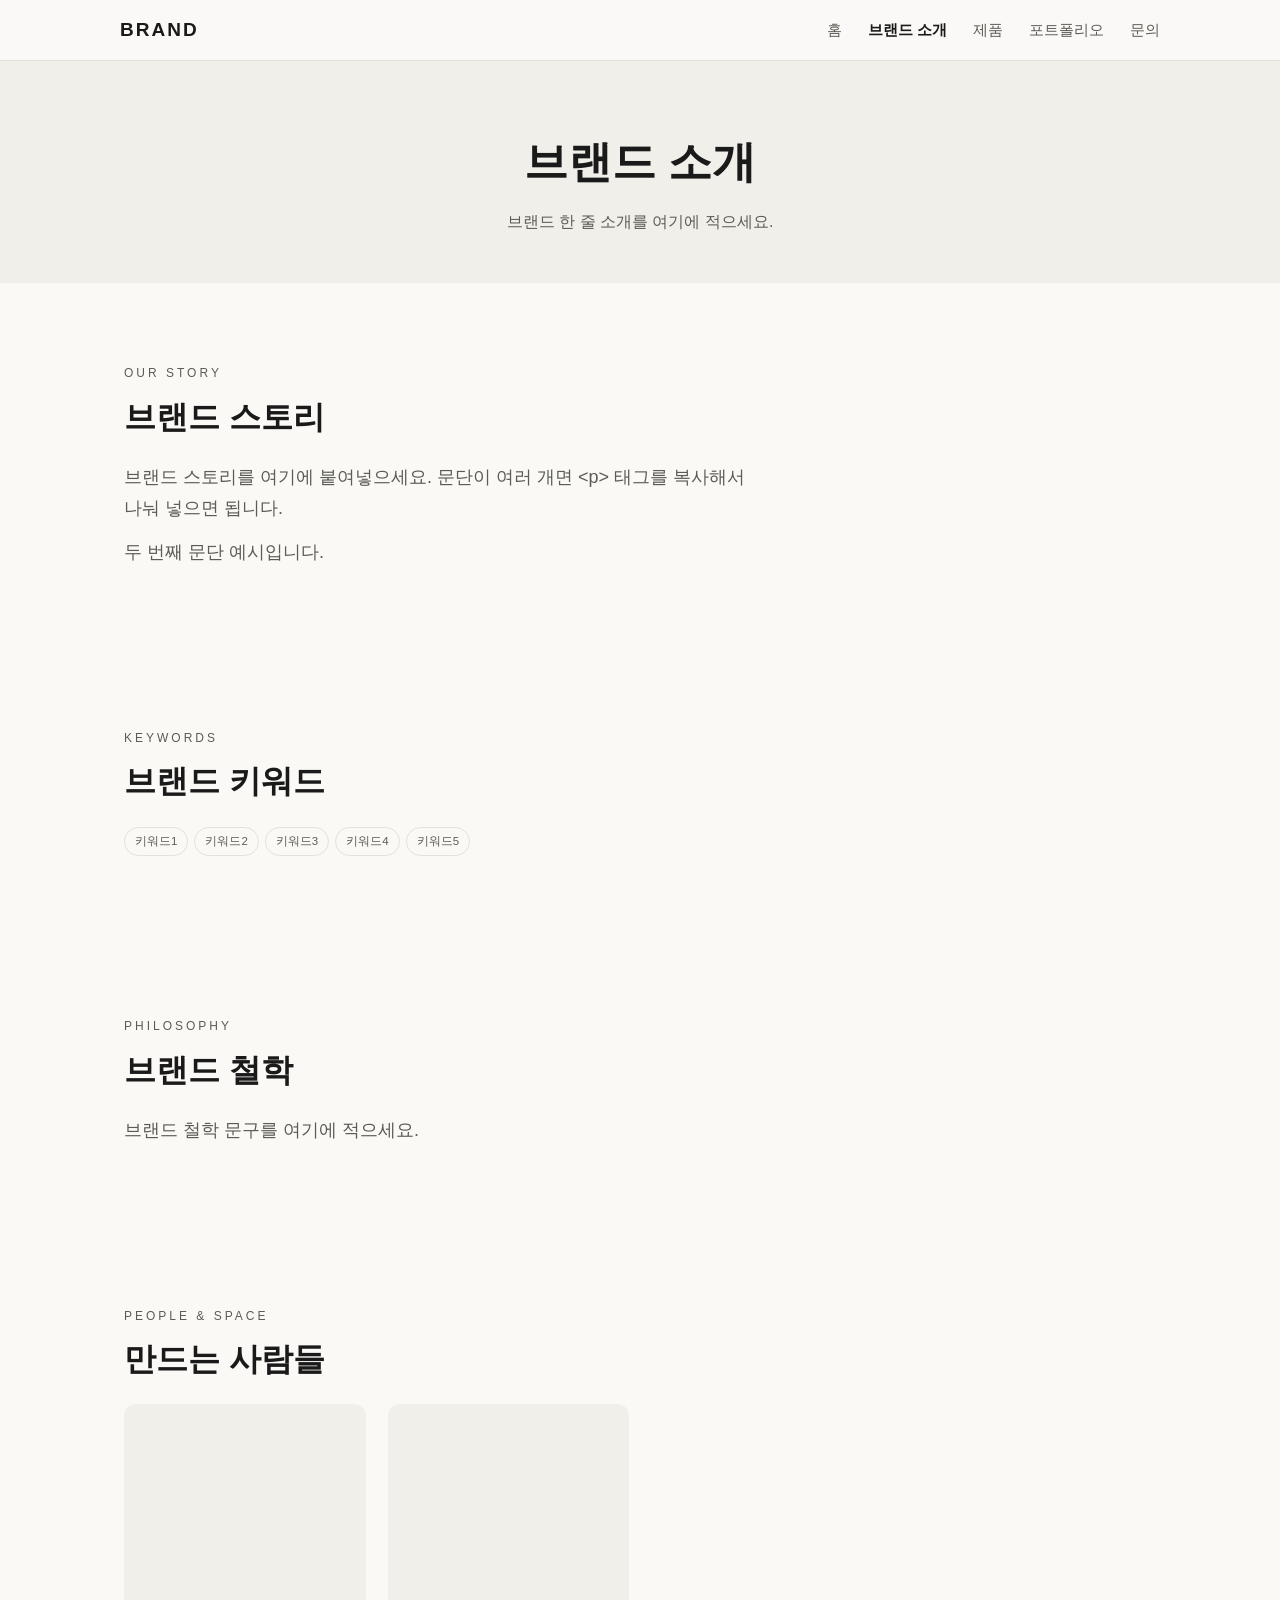
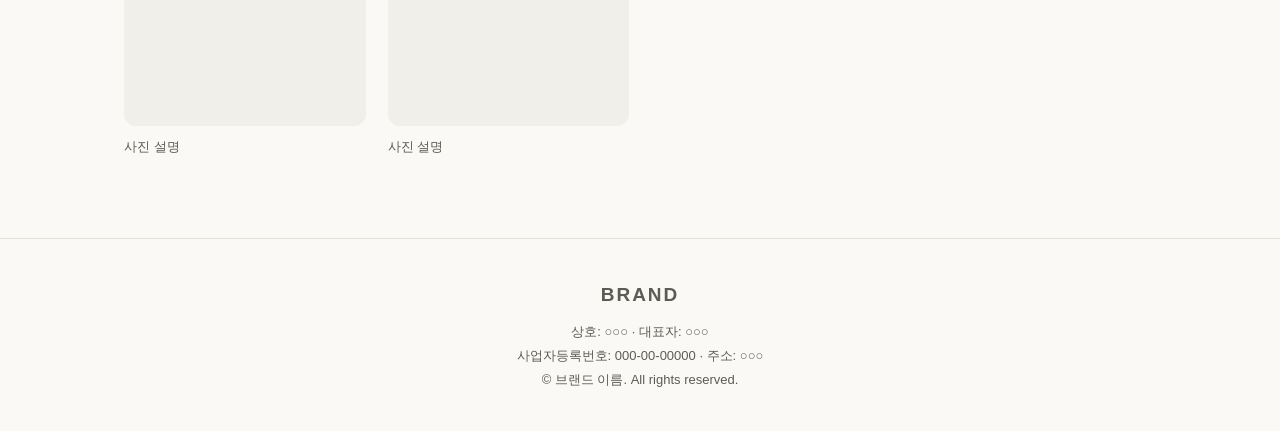
==== about.html @ c701fb97 "보일러플레이트 강화: 5페이지 구조(작성서 대응) + 디자인 토큰 + OG태그" ====
<!DOCTYPE html>
<html lang="ko">
<head>
  <meta charset="UTF-8" />
  <meta name="viewport" content="width=device-width, initial-scale=1.0" />
  <title>브랜드 소개 — 브랜드 이름</title>
  <meta name="description" content="브랜드 스토리와 철학을 소개합니다." />
  <link rel="icon" href="images/favicon.png" />
  <link rel="stylesheet" href="style.css" />
</head>
<body>

  <header class="nav">
    <div class="nav-inner">
      <a href="index.html" class="logo">BRAND</a>
      <button class="nav-toggle" aria-label="메뉴 열기">☰</button>
      <nav class="nav-menu">
        <a href="index.html">홈</a>
        <a href="about.html" class="active">브랜드 소개</a>
        <a href="products.html">제품</a>
        <a href="portfolio.html">포트폴리오</a>
        <a href="contact.html">문의</a>
      </nav>
    </div>
  </header>

  <!-- [작성서 02: 한 줄 소개] -->
  <section class="page-head">
    <h1>브랜드 소개</h1>
    <p>브랜드 한 줄 소개를 여기에 적으세요.</p>
  </section>

  <!-- [작성서 02: 브랜드 스토리] 문단째 붙여넣으면 됩니다 -->
  <section class="section">
    <p class="eyebrow">OUR STORY</p>
    <h2>브랜드 스토리</h2>
    <p class="lead">
      브랜드 스토리를 여기에 붙여넣으세요. 문단이 여러 개면
      &lt;p&gt; 태그를 복사해서 나눠 넣으면 됩니다.
    </p>
    <p class="lead" style="margin-top:14px;">
      두 번째 문단 예시입니다.
    </p>
  </section>

  <!-- [작성서 02: 브랜드 키워드] -->
  <section class="section">
    <p class="eyebrow">KEYWORDS</p>
    <h2>브랜드 키워드</h2>
    <div class="tags">
      <span>키워드1</span><span>키워드2</span><span>키워드3</span><span>키워드4</span><span>키워드5</span>
    </div>
  </section>

  <!-- [작성서 02: 브랜드 철학] -->
  <section class="section">
    <p class="eyebrow">PHILOSOPHY</p>
    <h2>브랜드 철학</h2>
    <p class="lead">브랜드 철학 문구를 여기에 적으세요.</p>
  </section>

  <!-- [작성서 02: 사람·공간 사진] 대표·작업실·작업 과정 컷 -->
  <section class="section">
    <p class="eyebrow">PEOPLE & SPACE</p>
    <h2>만드는 사람들</h2>
    <div class="grid">
      <div class="card"><div class="card-img"></div><p>사진 설명</p></div>
      <div class="card"><div class="card-img"></div><p>사진 설명</p></div>
    </div>
  </section>

  <footer class="footer">
    <p class="logo">BRAND</p>
    <p class="biz">
      상호: ○○○ · 대표자: ○○○<br />
      사업자등록번호: 000-00-00000 · 주소: ○○○
    </p>
    <p>© 브랜드 이름. All rights reserved.</p>
  </footer>

  <script src="script.js"></script>
</body>
</html>
---- style.css ----
/* ==========================================================
   ★ 브랜드 디자인 토큰 — 여기 값만 바꾸면 사이트 전체 톤이 바뀝니다
   (예: RE:STITCH → --bg:#F7F4EE; --ink:#111; --accent:#0E5A5A;)
   ========================================================== */
:root {
  --bg: #faf9f6;        /* 페이지 배경 */
  --surface: #f1efe9;   /* 카드·옅은 배경 */
  --ink: #1a1a1a;       /* 기본 글자색 */
  --ink-soft: #5c5c56;  /* 보조 글자색 */
  --accent: #1a1a1a;    /* 강조색 (버튼·포인트) */
  --line: #e4e1d8;      /* 테두리 선 */

  --font-main: -apple-system, "Apple SD Gothic Neo", "Noto Sans KR", sans-serif;
  --font-display: var(--font-main);  /* 제목용 폰트 (다르게 쓰고 싶으면 변경) */

  --radius: 12px;
  --maxw: 1080px;
}

/* ===== 기본값 (모바일 우선 — 기본이 휴대폰 화면) ===== */
* { margin: 0; padding: 0; box-sizing: border-box; }
html { scroll-behavior: smooth; -webkit-text-size-adjust: 100%; }
body { font-family: var(--font-main); color: var(--ink); background: var(--bg); line-height: 1.7; }
img { max-width: 100%; display: block; }
a { color: inherit; }

/* ===== 상단 메뉴 (모바일: 햄버거) ===== */
.nav { position: sticky; top: 0; z-index: 20; background: color-mix(in srgb, var(--bg) 92%, white); backdrop-filter: blur(8px); border-bottom: 1px solid var(--line); }
.nav-inner { max-width: var(--maxw); margin: 0 auto; padding: 14px 20px; display: flex; align-items: center; justify-content: space-between; position: relative; }
.logo { font-family: var(--font-display); font-weight: 800; letter-spacing: 2px; text-decoration: none; font-size: 19px; }
.nav-toggle { background: none; border: 0; font-size: 26px; line-height: 1; cursor: pointer; color: var(--ink); padding: 4px 8px; }
.nav-menu { display: none; position: absolute; top: 100%; left: 0; right: 0; flex-direction: column; background: var(--bg); border-bottom: 1px solid var(--line); padding: 8px 20px 16px; }
.nav-menu.open { display: flex; }
.nav-menu a { text-decoration: none; color: var(--ink-soft); font-size: 16px; padding: 12px 0; border-top: 1px solid var(--line); }
.nav-menu a.active { color: var(--ink); font-weight: 700; }

/* ===== 히어로 (홈 첫 화면) ===== */
.hero { min-height: 72vh; background: var(--surface); display: flex; flex-direction: column; align-items: center; justify-content: center; text-align: center; padding: 48px 22px; gap: 16px; }
.hero .eyebrow { font-size: 12px; letter-spacing: 3px; color: var(--ink-soft); text-transform: uppercase; }
.hero h1 { font-family: var(--font-display); font-size: clamp(28px, 8vw, 58px); letter-spacing: 1px; }
.hero p { color: var(--ink-soft); max-width: 560px; }
.btn { display: inline-block; background: var(--accent); color: var(--bg); padding: 14px 32px; border-radius: 999px; text-decoration: none; font-size: 15px; letter-spacing: 1px; }
.btn.ghost { background: transparent; color: var(--ink); border: 1px solid var(--ink); }

/* ===== 공통 섹션 ===== */
.section { max-width: var(--maxw); margin: 0 auto; padding: 56px 22px; }
.section .eyebrow { font-size: 12px; letter-spacing: 3px; color: var(--ink-soft); text-transform: uppercase; margin-bottom: 6px; }
.section h2 { font-family: var(--font-display); font-size: clamp(22px, 6vw, 32px); margin-bottom: 18px; }
.section h3 { font-size: clamp(16px, 4.5vw, 20px); margin: 20px 0 8px; }
.lead { font-size: clamp(15px, 4vw, 18px); color: var(--ink-soft); max-width: 640px; }

/* ===== 페이지 머리(서브페이지 상단) ===== */
.page-head { background: var(--surface); text-align: center; padding: 64px 22px 48px; }
.page-head h1 { font-family: var(--font-display); font-size: clamp(26px, 7vw, 44px); }
.page-head p { color: var(--ink-soft); margin-top: 8px; }

/* ===== 강점 3가지 / 특징 ===== */
.features { display: grid; grid-template-columns: 1fr; gap: 16px; }
.feature { background: var(--surface); border-radius: var(--radius); padding: 22px; }
.feature .num { font-size: 12px; letter-spacing: 2px; color: var(--ink-soft); }
.feature h3 { margin: 6px 0 8px; }
.feature p { color: var(--ink-soft); font-size: 14.5px; }

/* ===== 제품(룩) 카드 ===== */
.grid { display: grid; grid-template-columns: repeat(2, 1fr); gap: 14px; }
.card { text-decoration: none; }
.card-img { aspect-ratio: 3/4; background: var(--surface); border-radius: var(--radius); margin-bottom: 10px; overflow: hidden; }
.card-img img { width: 100%; height: 100%; object-fit: cover; }
.card .k { font-size: 11px; letter-spacing: 2px; color: var(--ink-soft); text-transform: uppercase; }
.card h3 { font-size: 15px; margin: 2px 0 4px; }
.card p { font-size: 13px; color: var(--ink-soft); }

/* 제품 상세형(큰 이미지+설명 교차) */
.look { display: grid; grid-template-columns: 1fr; gap: 18px; margin: 36px 0; }
.look-img { aspect-ratio: 3/4; background: var(--surface); border-radius: var(--radius); overflow: hidden; }
.look-img img { width: 100%; height: 100%; object-fit: cover; }
.look .k { font-size: 11px; letter-spacing: 2px; color: var(--ink-soft); text-transform: uppercase; }
.look h3 { font-size: clamp(18px, 5vw, 24px); margin: 4px 0 8px; }
.look p { color: var(--ink-soft); }
.tags { margin-top: 10px; display: flex; flex-wrap: wrap; gap: 6px; }
.tags span { font-size: 11.5px; border: 1px solid var(--line); border-radius: 999px; padding: 4px 10px; color: var(--ink-soft); }

/* ===== 포트폴리오 사례 ===== */
.case { border-top: 1px solid var(--line); padding: 28px 0; }
.case .k { font-size: 12px; letter-spacing: 2px; color: var(--ink-soft); }
.case h3 { margin: 6px 0 8px; }
.case p { color: var(--ink-soft); }

/* ===== 문의 ===== */
.contact-list { display: grid; grid-template-columns: 1fr; gap: 12px; margin-top: 8px; }
.contact-item { background: var(--surface); border-radius: var(--radius); padding: 18px 20px; }
.contact-item .label { font-size: 12px; letter-spacing: 2px; color: var(--ink-soft); text-transform: uppercase; }
.contact-item .value { font-size: 16px; margin-top: 4px; word-break: break-all; }

/* ===== 푸터 (모든 페이지 공통) ===== */
.footer { border-top: 1px solid var(--line); padding: 40px 22px; text-align: center; color: var(--ink-soft); font-size: 13px; }
.footer .biz { margin-top: 8px; line-height: 1.9; }

/* ===== 큰 화면(태블릿/PC) — 720px 이상 ===== */
@media (min-width: 720px) {
  .nav-toggle { display: none; }
  .nav-menu { display: flex; flex-direction: row; position: static; background: none; border: 0; padding: 0; gap: 26px; }
  .nav-menu a { border-top: 0; padding: 0; font-size: 15px; }
  .section { padding: 80px 24px; }
  .features { grid-template-columns: repeat(3, 1fr); }
  .grid { grid-template-columns: repeat(auto-fill, minmax(230px, 1fr)); gap: 22px; }
  .look { grid-template-columns: 1fr 1fr; align-items: center; gap: 40px; }
  .look.reverse .look-img { order: 2; }
  .contact-list { grid-template-columns: repeat(2, 1fr); }
}
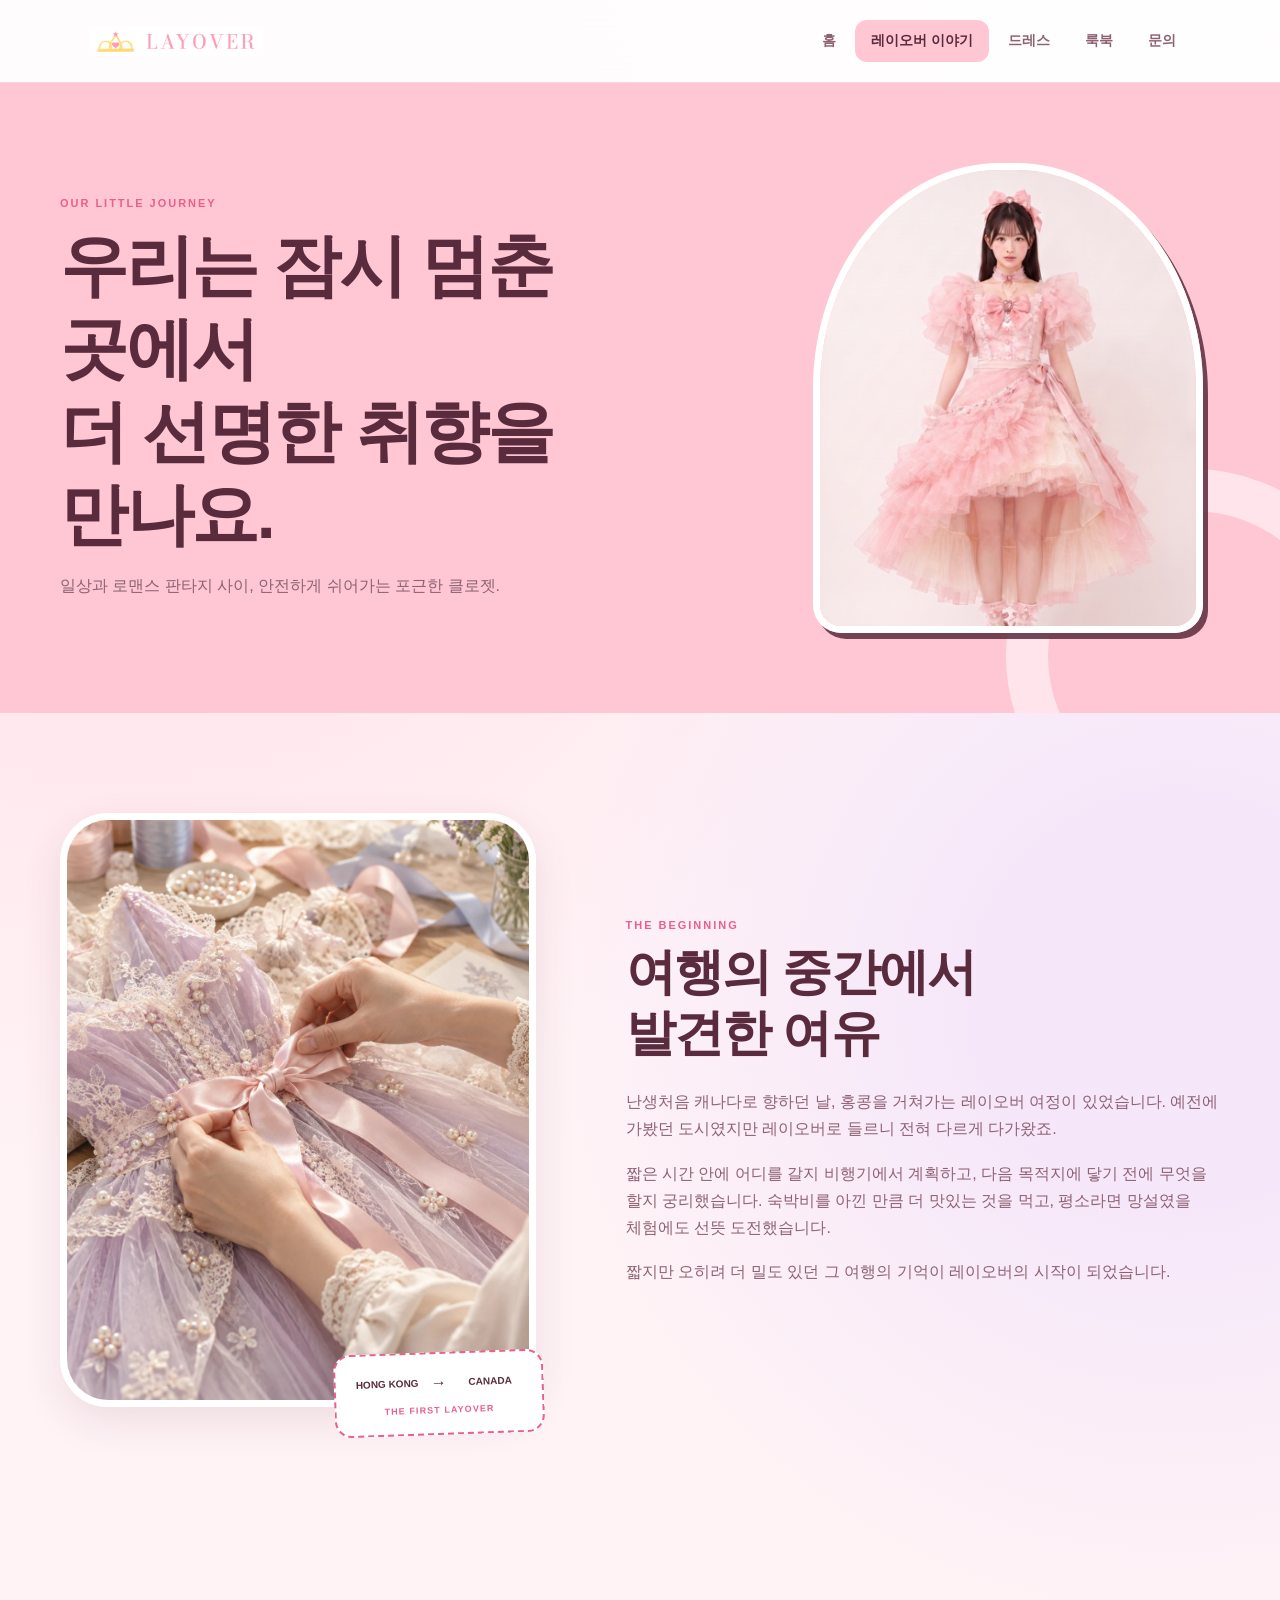
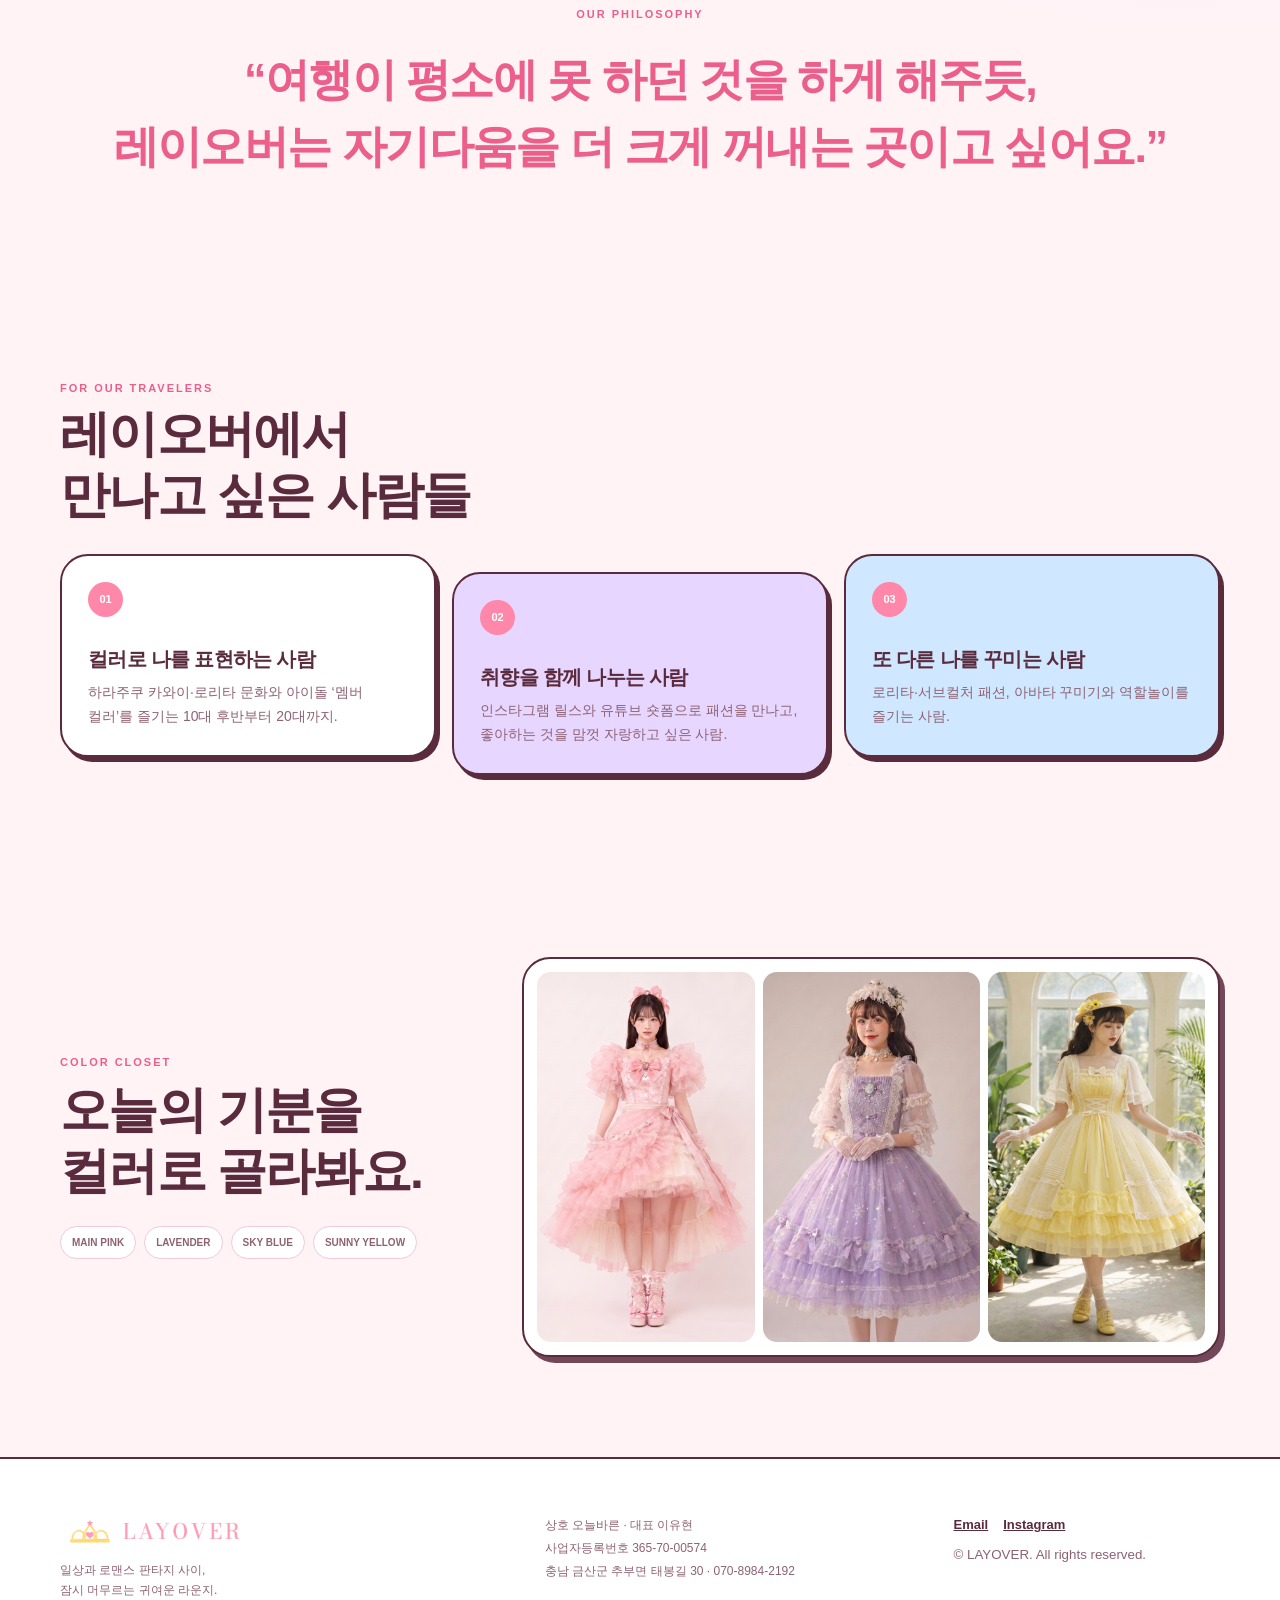
==== commit 68febce8: "[박수훈] 레이오버 브랜드 사이트 디자인" ====
--- a/about.html
+++ b/about.html
@@ -1,83 +1,44 @@
 <!DOCTYPE html>
 <html lang="ko">
 <head>
-  <meta charset="UTF-8" />
-  <meta name="viewport" content="width=device-width, initial-scale=1.0" />
-  <title>브랜드 소개 — 브랜드 이름</title>
-  <meta name="description" content="브랜드 스토리와 철학을 소개합니다." />
-  <link rel="icon" href="images/favicon.png" />
-  <link rel="stylesheet" href="style.css" />
+  <meta charset="UTF-8" /><meta name="viewport" content="width=device-width, initial-scale=1.0" />
+  <title>레이오버 이야기 — Layover</title>
+  <meta name="description" content="잠시 머무르는 여행에서 시작된 레이오버의 이야기를 소개합니다." />
+  <link rel="icon" href="images/favicon.svg" type="image/svg+xml" /><link rel="stylesheet" href="style.css" />
 </head>
 <body>
+  <a class="skip-link" href="#main">본문으로 바로가기</a>
+  <header class="nav"><div class="nav-inner"><a href="index.html" class="logo" aria-label="Layover 홈"><img src="images/layover-logo.png" alt="Layover" /></a><button class="nav-toggle" type="button" aria-label="메뉴 열기" aria-expanded="false">☰</button><nav class="nav-menu" aria-label="주요 메뉴"><a href="index.html">홈</a><a href="about.html" class="active">레이오버 이야기</a><a href="products.html">드레스</a><a href="portfolio.html">룩북</a><a href="contact.html">문의</a></nav></div></header>
 
-  <header class="nav">
-    <div class="nav-inner">
-      <a href="index.html" class="logo">BRAND</a>
-      <button class="nav-toggle" aria-label="메뉴 열기">☰</button>
-      <nav class="nav-menu">
-        <a href="index.html">홈</a>
-        <a href="about.html" class="active">브랜드 소개</a>
-        <a href="products.html">제품</a>
-        <a href="portfolio.html">포트폴리오</a>
-        <a href="contact.html">문의</a>
-      </nav>
-    </div>
-  </header>
+  <main id="main">
+    <section class="page-head about-head">
+      <div><p class="eyebrow">OUR LITTLE JOURNEY</p><h1>우리는 잠시 멈춘 곳에서<br />더 선명한 취향을 만나요.</h1><p>일상과 로맨스 판타지 사이, 안전하게 쉬어가는 포근한 클로젯.</p></div>
+      <img src="images/layover-pink-front.jpg" alt="레이오버 핑크 프릴 드레스" />
+    </section>
 
-  <!-- [작성서 02: 한 줄 소개] -->
-  <section class="page-head">
-    <h1>브랜드 소개</h1>
-    <p>브랜드 한 줄 소개를 여기에 적으세요.</p>
-  </section>
+    <section class="section story-layout reveal">
+      <div class="story-media"><img src="images/layover-craft-generated.webp" alt="레이스 드레스에 핑크 리본을 달고 있는 장인의 손" /><div class="story-stamp"><span>HONG KONG</span><strong>→</strong><span>CANADA</span><small>THE FIRST LAYOVER</small></div></div>
+      <div class="story-copy"><p class="eyebrow">THE BEGINNING</p><h2>여행의 중간에서<br />발견한 여유</h2><p>난생처음 캐나다로 향하던 날, 홍콩을 거쳐가는 레이오버 여정이 있었습니다. 예전에 가봤던 도시였지만 레이오버로 들르니 전혀 다르게 다가왔죠.</p><p>짧은 시간 안에 어디를 갈지 비행기에서 계획하고, 다음 목적지에 닿기 전에 무엇을 할지 궁리했습니다. 숙박비를 아낀 만큼 더 맛있는 것을 먹고, 평소라면 망설였을 체험에도 선뜻 도전했습니다.</p><p>짧지만 오히려 더 밀도 있던 그 여행의 기억이 레이오버의 시작이 되었습니다.</p></div>
+    </section>
 
-  <!-- [작성서 02: 브랜드 스토리] 문단째 붙여넣으면 됩니다 -->
-  <section class="section">
-    <p class="eyebrow">OUR STORY</p>
-    <h2>브랜드 스토리</h2>
-    <p class="lead">
-      브랜드 스토리를 여기에 붙여넣으세요. 문단이 여러 개면
-      &lt;p&gt; 태그를 복사해서 나눠 넣으면 됩니다.
-    </p>
-    <p class="lead" style="margin-top:14px;">
-      두 번째 문단 예시입니다.
-    </p>
-  </section>
+    <section class="section philosophy reveal"><p class="eyebrow">OUR PHILOSOPHY</p><blockquote>“여행이 평소에 못 하던 것을 하게 해주듯,<br />레이오버는 자기다움을 더 크게 꺼내는 곳이고 싶어요.”</blockquote></section>
 
-  <!-- [작성서 02: 브랜드 키워드] -->
-  <section class="section">
-    <p class="eyebrow">KEYWORDS</p>
-    <h2>브랜드 키워드</h2>
-    <div class="tags">
-      <span>키워드1</span><span>키워드2</span><span>키워드3</span><span>키워드4</span><span>키워드5</span>
-    </div>
-  </section>
+    <section class="section audience-section reveal">
+      <header class="section-heading"><div><p class="eyebrow">FOR OUR TRAVELERS</p><h2>레이오버에서<br />만나고 싶은 사람들</h2></div></header>
+      <div class="audience-grid">
+        <article><span>01</span><h3>컬러로 나를 표현하는 사람</h3><p>하라주쿠 카와이·로리타 문화와 아이돌 ‘멤버 컬러’를 즐기는 10대 후반부터 20대까지.</p></article>
+        <article><span>02</span><h3>취향을 함께 나누는 사람</h3><p>인스타그램 릴스와 유튜브 숏폼으로 패션을 만나고, 좋아하는 것을 맘껏 자랑하고 싶은 사람.</p></article>
+        <article><span>03</span><h3>또 다른 나를 꾸미는 사람</h3><p>로리타·서브컬처 패션, 아바타 꾸미기와 역할놀이를 즐기는 사람.</p></article>
+      </div>
+    </section>
 
-  <!-- [작성서 02: 브랜드 철학] -->
-  <section class="section">
-    <p class="eyebrow">PHILOSOPHY</p>
-    <h2>브랜드 철학</h2>
-    <p class="lead">브랜드 철학 문구를 여기에 적으세요.</p>
-  </section>
+    <section class="section color-closet reveal">
+      <div class="closet-copy"><p class="eyebrow">COLOR CLOSET</p><h2>오늘의 기분을<br />컬러로 골라봐요.</h2><div class="tags"><span>MAIN PINK</span><span>LAVENDER</span><span>SKY BLUE</span><span>SUNNY YELLOW</span></div></div>
+      <div class="closet-gallery"><img src="images/layover-pink-front.jpg" alt="핑크 드레스" /><img src="images/layover-lavender.jpg" alt="라벤더 드레스" /><img src="images/layover-yellow.png" alt="옐로 드레스" /></div>
+    </section>
+  </main>
 
-  <!-- [작성서 02: 사람·공간 사진] 대표·작업실·작업 과정 컷 -->
-  <section class="section">
-    <p class="eyebrow">PEOPLE & SPACE</p>
-    <h2>만드는 사람들</h2>
-    <div class="grid">
-      <div class="card"><div class="card-img"></div><p>사진 설명</p></div>
-      <div class="card"><div class="card-img"></div><p>사진 설명</p></div>
-    </div>
-  </section>
-
-  <footer class="footer">
-    <p class="logo">BRAND</p>
-    <p class="biz">
-      상호: ○○○ · 대표자: ○○○<br />
-      사업자등록번호: 000-00-00000 · 주소: ○○○
-    </p>
-    <p>© 브랜드 이름. All rights reserved.</p>
-  </footer>
-
+  <footer class="footer"><div class="footer-inner"><div><img class="footer-logo" src="images/layover-logo.png" alt="Layover" /><p>일상과 로맨스 판타지 사이,<br />잠시 머무르는 귀여운 라운지.</p></div><p class="biz">상호 오늘바른 · 대표 이유현<br />사업자등록번호 365-70-00574<br />충남 금산군 추부면 태봉길 30 · 070-8984-2192</p><div class="footer-links"><a href="mailto:eugenekseoul@gmail.com">Email</a><a href="https://www.instagram.com/eugene_k_seoul/" target="_blank" rel="noopener noreferrer">Instagram</a><small>© LAYOVER. All rights reserved.</small></div></div></footer>
   <script src="script.js"></script>
 </body>
 </html>
--- a/style.css
+++ b/style.css
@@ -1,110 +1,370 @@
 /* ==========================================================
-   ★ 브랜드 디자인 토큰 — 여기 값만 바꾸면 사이트 전체 톤이 바뀝니다
-   (예: RE:STITCH → --bg:#F7F4EE; --ink:#111; --accent:#0E5A5A;)
+   LAYOVER 디자인 토큰
+   브랜드 컬러와 폰트는 이 영역에서 한 번에 관리합니다.
    ========================================================== */
 :root {
-  --bg: #faf9f6;        /* 페이지 배경 */
-  --surface: #f1efe9;   /* 카드·옅은 배경 */
-  --ink: #1a1a1a;       /* 기본 글자색 */
-  --ink-soft: #5c5c56;  /* 보조 글자색 */
-  --accent: #1a1a1a;    /* 강조색 (버튼·포인트) */
-  --line: #e4e1d8;      /* 테두리 선 */
-
-  --font-main: -apple-system, "Apple SD Gothic Neo", "Noto Sans KR", sans-serif;
-  --font-display: var(--font-main);  /* 제목용 폰트 (다르게 쓰고 싶으면 변경) */
-
-  --radius: 12px;
-  --maxw: 1080px;
-}
-
-/* ===== 기본값 (모바일 우선 — 기본이 휴대폰 화면) ===== */
-* { margin: 0; padding: 0; box-sizing: border-box; }
+  --bg: #fff3f6;
+  --surface: #fff9fa;
+  --surface-strong: #ffffff;
+  --ink: #5a2b3d;
+  --ink-soft: #8e6273;
+  --accent: #ff88aa;
+  --accent-deep: #eb5f8a;
+  --pink-light: #ffc6d4;
+  --lavender: #e7d6ff;
+  --lavender-deep: #a98be9;
+  --sky: #cfe8ff;
+  --yellow: #ffe18a;
+  --green: #cdebd5;
+  --line: #efcada;
+  --white: #ffffff;
+  --font-main: "Pretendard Variable", Pretendard, -apple-system, BlinkMacSystemFont, "Apple SD Gothic Neo", "Segoe UI", "Malgun Gothic", "Noto Sans JP", sans-serif;
+  --font-display: var(--font-main);
+  --radius-sm: 16px;
+  --radius: 28px;
+  --radius-lg: 48px;
+  --maxw: 1160px;
+  --shadow: 0 14px 40px color-mix(in srgb, var(--ink) 11%, transparent);
+  --shadow-pop: 5px 6px 0 color-mix(in srgb, var(--ink) 85%, transparent);
+}
+
+* { box-sizing: border-box; margin: 0; padding: 0; }
 html { scroll-behavior: smooth; -webkit-text-size-adjust: 100%; }
-body { font-family: var(--font-main); color: var(--ink); background: var(--bg); line-height: 1.7; }
-img { max-width: 100%; display: block; }
+body {
+  overflow-x: hidden;
+  min-width: 320px;
+  background:
+    radial-gradient(circle at 9% 9%, color-mix(in srgb, var(--pink-light) 30%, transparent) 0 10%, transparent 28%),
+    radial-gradient(circle at 92% 31%, color-mix(in srgb, var(--lavender) 40%, transparent) 0 8%, transparent 25%),
+    var(--bg);
+  color: var(--ink);
+  font-family: var(--font-main);
+  font-feature-settings: "tnum";
+  line-height: 1.7;
+  word-break: keep-all;
+}
+img { display: block; max-width: 100%; }
 a { color: inherit; }
-
-/* ===== 상단 메뉴 (모바일: 햄버거) ===== */
-.nav { position: sticky; top: 0; z-index: 20; background: color-mix(in srgb, var(--bg) 92%, white); backdrop-filter: blur(8px); border-bottom: 1px solid var(--line); }
-.nav-inner { max-width: var(--maxw); margin: 0 auto; padding: 14px 20px; display: flex; align-items: center; justify-content: space-between; position: relative; }
-.logo { font-family: var(--font-display); font-weight: 800; letter-spacing: 2px; text-decoration: none; font-size: 19px; }
-.nav-toggle { background: none; border: 0; font-size: 26px; line-height: 1; cursor: pointer; color: var(--ink); padding: 4px 8px; }
-.nav-menu { display: none; position: absolute; top: 100%; left: 0; right: 0; flex-direction: column; background: var(--bg); border-bottom: 1px solid var(--line); padding: 8px 20px 16px; }
-.nav-menu.open { display: flex; }
-.nav-menu a { text-decoration: none; color: var(--ink-soft); font-size: 16px; padding: 12px 0; border-top: 1px solid var(--line); }
-.nav-menu a.active { color: var(--ink); font-weight: 700; }
-
-/* ===== 히어로 (홈 첫 화면) ===== */
-.hero { min-height: 72vh; background: var(--surface); display: flex; flex-direction: column; align-items: center; justify-content: center; text-align: center; padding: 48px 22px; gap: 16px; }
-.hero .eyebrow { font-size: 12px; letter-spacing: 3px; color: var(--ink-soft); text-transform: uppercase; }
-.hero h1 { font-family: var(--font-display); font-size: clamp(28px, 8vw, 58px); letter-spacing: 1px; }
-.hero p { color: var(--ink-soft); max-width: 560px; }
-.btn { display: inline-block; background: var(--accent); color: var(--bg); padding: 14px 32px; border-radius: 999px; text-decoration: none; font-size: 15px; letter-spacing: 1px; }
-.btn.ghost { background: transparent; color: var(--ink); border: 1px solid var(--ink); }
-
-/* ===== 공통 섹션 ===== */
-.section { max-width: var(--maxw); margin: 0 auto; padding: 56px 22px; }
-.section .eyebrow { font-size: 12px; letter-spacing: 3px; color: var(--ink-soft); text-transform: uppercase; margin-bottom: 6px; }
-.section h2 { font-family: var(--font-display); font-size: clamp(22px, 6vw, 32px); margin-bottom: 18px; }
-.section h3 { font-size: clamp(16px, 4.5vw, 20px); margin: 20px 0 8px; }
-.lead { font-size: clamp(15px, 4vw, 18px); color: var(--ink-soft); max-width: 640px; }
-
-/* ===== 페이지 머리(서브페이지 상단) ===== */
-.page-head { background: var(--surface); text-align: center; padding: 64px 22px 48px; }
-.page-head h1 { font-family: var(--font-display); font-size: clamp(26px, 7vw, 44px); }
-.page-head p { color: var(--ink-soft); margin-top: 8px; }
-
-/* ===== 강점 3가지 / 특징 ===== */
-.features { display: grid; grid-template-columns: 1fr; gap: 16px; }
-.feature { background: var(--surface); border-radius: var(--radius); padding: 22px; }
-.feature .num { font-size: 12px; letter-spacing: 2px; color: var(--ink-soft); }
-.feature h3 { margin: 6px 0 8px; }
-.feature p { color: var(--ink-soft); font-size: 14.5px; }
-
-/* ===== 제품(룩) 카드 ===== */
-.grid { display: grid; grid-template-columns: repeat(2, 1fr); gap: 14px; }
-.card { text-decoration: none; }
-.card-img { aspect-ratio: 3/4; background: var(--surface); border-radius: var(--radius); margin-bottom: 10px; overflow: hidden; }
-.card-img img { width: 100%; height: 100%; object-fit: cover; }
-.card .k { font-size: 11px; letter-spacing: 2px; color: var(--ink-soft); text-transform: uppercase; }
-.card h3 { font-size: 15px; margin: 2px 0 4px; }
-.card p { font-size: 13px; color: var(--ink-soft); }
-
-/* 제품 상세형(큰 이미지+설명 교차) */
-.look { display: grid; grid-template-columns: 1fr; gap: 18px; margin: 36px 0; }
-.look-img { aspect-ratio: 3/4; background: var(--surface); border-radius: var(--radius); overflow: hidden; }
-.look-img img { width: 100%; height: 100%; object-fit: cover; }
-.look .k { font-size: 11px; letter-spacing: 2px; color: var(--ink-soft); text-transform: uppercase; }
-.look h3 { font-size: clamp(18px, 5vw, 24px); margin: 4px 0 8px; }
-.look p { color: var(--ink-soft); }
-.tags { margin-top: 10px; display: flex; flex-wrap: wrap; gap: 6px; }
-.tags span { font-size: 11.5px; border: 1px solid var(--line); border-radius: 999px; padding: 4px 10px; color: var(--ink-soft); }
-
-/* ===== 포트폴리오 사례 ===== */
-.case { border-top: 1px solid var(--line); padding: 28px 0; }
-.case .k { font-size: 12px; letter-spacing: 2px; color: var(--ink-soft); }
-.case h3 { margin: 6px 0 8px; }
-.case p { color: var(--ink-soft); }
-
-/* ===== 문의 ===== */
-.contact-list { display: grid; grid-template-columns: 1fr; gap: 12px; margin-top: 8px; }
-.contact-item { background: var(--surface); border-radius: var(--radius); padding: 18px 20px; }
-.contact-item .label { font-size: 12px; letter-spacing: 2px; color: var(--ink-soft); text-transform: uppercase; }
-.contact-item .value { font-size: 16px; margin-top: 4px; word-break: break-all; }
-
-/* ===== 푸터 (모든 페이지 공통) ===== */
-.footer { border-top: 1px solid var(--line); padding: 40px 22px; text-align: center; color: var(--ink-soft); font-size: 13px; }
-.footer .biz { margin-top: 8px; line-height: 1.9; }
-
-/* ===== 큰 화면(태블릿/PC) — 720px 이상 ===== */
+button, input, textarea { font: inherit; }
+::selection { background: var(--yellow); color: var(--ink); }
+.skip-link { position: fixed; top: 8px; left: 8px; z-index: 100; padding: 10px 14px; border-radius: 10px; background: var(--ink); color: var(--white); transform: translateY(-150%); }
+.skip-link:focus { transform: none; }
+
+/* 상단 메뉴 */
+.nav { position: sticky; top: 0; z-index: 40; border-bottom: 1px solid color-mix(in srgb, var(--line) 74%, transparent); background: color-mix(in srgb, var(--surface-strong) 86%, transparent); backdrop-filter: blur(18px); }
+.nav-inner { position: relative; display: flex; min-height: 72px; max-width: var(--maxw); margin: 0 auto; padding: 12px 20px; align-items: center; justify-content: space-between; }
+.logo { display: block; width: 150px; text-decoration: none; }
+.logo img { width: 100%; height: auto; }
+.nav-toggle { display: grid; width: 44px; height: 44px; border: 2px solid var(--ink); border-radius: 50%; background: var(--yellow); color: var(--ink); cursor: pointer; place-items: center; }
+.nav-menu { position: absolute; top: calc(100% + 1px); right: 14px; left: 14px; display: none; padding: 10px; border: 2px solid var(--ink); border-radius: 20px; background: var(--surface-strong); box-shadow: var(--shadow-pop); }
+.nav-menu.open { display: flex; flex-direction: column; }
+.nav-menu a { padding: 11px 14px; border-radius: 12px; color: var(--ink-soft); font-size: 14px; font-weight: 700; text-decoration: none; }
+.nav-menu a:hover, .nav-menu a.active { background: var(--pink-light); color: var(--ink); }
+
+/* 공통 타이포그래피와 버튼 */
+.eyebrow { color: var(--accent-deep); font-size: 11px; font-weight: 900; letter-spacing: .18em; line-height: 1.3; text-transform: uppercase; }
+.eyebrow span { color: var(--accent); }
+h1, h2, h3 { font-family: var(--font-display); line-height: 1.22; letter-spacing: -.035em; }
+h1 { font-size: clamp(36px, 9.6vw, 76px); }
+h2 { font-size: clamp(28px, 7.5vw, 50px); }
+h3 { font-size: 20px; }
+.btn { display: inline-flex; min-height: 48px; padding: 12px 22px; border: 2px solid var(--ink); border-radius: 999px; background: var(--accent); box-shadow: 3px 4px 0 var(--ink); color: var(--white); font-size: 14px; font-weight: 900; line-height: 1.2; text-align: center; text-decoration: none; align-items: center; justify-content: center; gap: 9px; transition: transform .2s ease, box-shadow .2s ease, background .2s ease; }
+.btn:hover { background: var(--accent-deep); box-shadow: 1px 2px 0 var(--ink); transform: translate(2px, 2px); }
+.btn.ghost { background: var(--surface-strong); color: var(--ink); }
+.btn.small { min-height: 42px; padding: 10px 18px; font-size: 13px; }
+.text-link { color: var(--ink); font-size: 14px; font-weight: 900; text-decoration-color: var(--accent); text-decoration-thickness: 3px; text-underline-offset: 5px; }
+.section { width: min(calc(100% - 36px), var(--maxw)); margin: 0 auto; padding: 72px 0; }
+.section-heading { display: flex; margin-bottom: 28px; align-items: flex-end; justify-content: space-between; gap: 24px; }
+.section-heading .eyebrow { margin-bottom: 9px; }
+.section-heading.centered { display: block; text-align: center; }
+.section-heading.centered h2 { margin-top: 10px; }
+.section-aside { color: var(--ink-soft); font-size: 14px; }
+
+/* 홈 히어로 */
+.home-hero { display: grid; min-height: calc(100svh - 72px); padding: 48px 20px 70px; align-items: center; gap: 58px; }
+.hero-copy { max-width: 620px; margin: 0 auto; text-align: center; }
+.hero-copy .eyebrow { display: inline-flex; margin-bottom: 19px; align-items: center; gap: 8px; }
+.hero-copy h1 { font-size: clamp(38px, 10vw, 70px); }
+.hero-copy h1 em { color: var(--accent-deep); font-style: normal; }
+.hero-lead { max-width: 560px; margin: 22px auto 0; color: var(--ink-soft); font-size: 16px; }
+.hero-actions { display: flex; margin-top: 30px; flex-wrap: wrap; align-items: center; justify-content: center; gap: 22px; }
+.mini-tags { display: flex; margin-top: 30px; list-style: none; flex-wrap: wrap; justify-content: center; gap: 8px; }
+.mini-tags li { padding: 7px 12px; border: 1px solid var(--line); border-radius: 999px; background: color-mix(in srgb, var(--white) 70%, transparent); color: var(--ink-soft); font-size: 11px; font-weight: 800; }
+.hero-visual { position: relative; width: min(100%, 620px); margin: 0 auto; }
+.hero-photo-frame { overflow: hidden; aspect-ratio: 4 / 5; padding: 7px; border: 2px solid var(--white); border-radius: 43% 43% var(--radius-lg) var(--radius-lg); background: var(--white); box-shadow: var(--shadow), 0 0 0 9px color-mix(in srgb, var(--pink-light) 52%, transparent); }
+.hero-photo-frame img { width: 100%; height: 100%; border-radius: inherit; object-fit: cover; }
+.floating-card { position: absolute; z-index: 2; display: flex; flex-direction: column; border: 2px solid var(--ink); background: var(--surface-strong); box-shadow: var(--shadow-pop); }
+.boarding-card { right: -7px; bottom: -28px; width: 178px; padding: 14px 16px; border-radius: 16px; transform: rotate(-3deg); }
+.boarding-card span { color: var(--accent-deep); font-size: 9px; font-weight: 900; letter-spacing: .14em; }
+.boarding-card strong { margin: 3px 0; font-size: 16px; letter-spacing: .03em; }
+.boarding-card small { color: var(--ink-soft); font-size: 10px; }
+.floating-sticker { position: absolute; z-index: 3; display: grid; width: 54px; height: 54px; border: 2px solid var(--ink); border-radius: 18px; box-shadow: 3px 4px 0 var(--ink); place-items: center; }
+.sticker-heart { top: 8%; left: -12px; background: var(--yellow); color: var(--accent-deep); font-size: 25px; transform: rotate(-12deg); }
+.sticker-star { right: -7px; top: 23%; background: var(--lavender); color: var(--lavender-deep); font-size: 27px; transform: rotate(11deg); }
+.ticker { overflow: hidden; padding: 13px 0; border-block: 2px solid var(--ink); background: var(--yellow); }
+.ticker div { width: max-content; min-width: 100%; color: var(--ink); font-size: 12px; font-weight: 900; letter-spacing: .11em; text-align: center; white-space: nowrap; }
+.ticker span { padding: 0 13px; color: var(--accent-deep); }
+
+/* 홈 섹션 */
+.intro-split { display: grid; gap: 28px; }
+.intro-split h2 { margin-top: 10px; }
+.intro-copy { max-width: 550px; }
+.intro-copy p { margin-bottom: 22px; color: var(--ink-soft); font-size: 16px; }
+.mood-section { padding-top: 36px; }
+.mood-grid { display: grid; gap: 22px; }
+.mood-card { overflow: hidden; padding: 9px; border: 2px solid var(--ink); border-radius: var(--radius); box-shadow: var(--shadow-pop); }
+.mood-card.pink { background: var(--pink-light); }
+.mood-card.lavender { background: var(--lavender); }
+.mood-card.yellow { background: var(--yellow); }
+.mood-card img { width: 100%; aspect-ratio: 4 / 5; border-radius: 19px; background: var(--surface); object-fit: cover; object-position: top; }
+.mood-card figcaption { display: grid; padding: 14px 7px 8px; grid-template-columns: auto 1fr; gap: 0 10px; align-items: center; }
+.mood-card figcaption span { grid-row: 1 / 3; display: grid; width: 34px; height: 34px; border: 1.5px solid var(--ink); border-radius: 50%; font-size: 11px; font-weight: 900; place-items: center; }
+.mood-card figcaption strong { font-size: 16px; }
+.mood-card figcaption small { color: var(--ink-soft); }
+.value-section { padding-top: 92px; }
+.features { display: grid; margin-top: 34px; gap: 17px; }
+.feature { position: relative; min-height: 250px; padding: 28px 25px; border: 2px solid var(--ink); border-radius: var(--radius); background: var(--surface-strong); box-shadow: var(--shadow-pop); }
+.feature:nth-child(2) { background: color-mix(in srgb, var(--lavender) 72%, var(--white)); }
+.feature:nth-child(3) { background: color-mix(in srgb, var(--sky) 68%, var(--white)); }
+.feature-icon { display: grid; width: 52px; height: 52px; margin-bottom: 26px; border: 2px solid var(--ink); border-radius: 18px; background: var(--yellow); color: var(--accent-deep); font-size: 23px; place-items: center; transform: rotate(-6deg); }
+.feature .num { color: var(--accent-deep); font-size: 10px; font-weight: 900; letter-spacing: .14em; }
+.feature h3 { margin: 7px 0 9px; font-size: 21px; }
+.feature p:last-child { color: var(--ink-soft); font-size: 14px; }
+.lounge-banner { display: grid; overflow: hidden; margin-block: 50px 100px; padding: 0; border: 2px solid var(--ink); border-radius: var(--radius-lg); background: var(--lavender); box-shadow: var(--shadow-pop); }
+.lounge-banner > div { padding: 42px 28px; }
+.lounge-banner h2 { margin: 10px 0 17px; }
+.lounge-banner p:not(.eyebrow) { margin-bottom: 26px; color: var(--ink-soft); }
+.lounge-banner > img { width: 100%; height: 100%; max-height: 560px; object-fit: cover; object-position: top; }
+
+/* 서브페이지 공통 */
+.page-head { position: relative; display: grid; overflow: hidden; min-height: 520px; padding: 62px 22px; background: var(--pink-light); align-items: center; gap: 36px; }
+.page-head::after { position: absolute; right: -100px; bottom: -130px; width: 290px; height: 290px; border: 42px solid color-mix(in srgb, var(--white) 55%, transparent); border-radius: 50%; content: ""; }
+.page-head > div:first-child { position: relative; z-index: 2; max-width: 680px; }
+.page-head h1 { margin: 13px 0 17px; font-size: clamp(38px, 9vw, 68px); }
+.page-head p:not(.eyebrow) { max-width: 560px; color: var(--ink-soft); }
+.about-head img { position: relative; z-index: 2; width: min(100%, 390px); max-height: 470px; margin: 0 auto; border: 7px solid var(--white); border-radius: 48% 48% var(--radius) var(--radius); box-shadow: var(--shadow-pop); object-fit: cover; object-position: top; }
+.story-layout { display: grid; gap: 38px; align-items: center; }
+.story-media { position: relative; max-width: 520px; margin: 0 auto; }
+.story-media > img { width: 100%; aspect-ratio: 4 / 5; border: 7px solid var(--white); border-radius: var(--radius-lg); box-shadow: var(--shadow); object-fit: cover; }
+.story-stamp { position: absolute; right: -8px; bottom: -28px; display: grid; width: 210px; padding: 15px; border: 2px dashed var(--accent-deep); border-radius: 17px; background: var(--surface-strong); grid-template-columns: 1fr auto 1fr; gap: 7px; align-items: center; text-align: center; transform: rotate(-2deg); }
+.story-stamp span { font-size: 10px; font-weight: 900; }
+.story-stamp small { grid-column: 1 / -1; color: var(--accent-deep); font-size: 9px; font-weight: 800; letter-spacing: .12em; }
+.story-copy h2 { margin: 10px 0 24px; }
+.story-copy p:not(.eyebrow) { margin-bottom: 17px; color: var(--ink-soft); }
+.philosophy { width: min(calc(100% - 36px), 960px); text-align: center; }
+.philosophy blockquote { margin-top: 24px; color: var(--accent-deep); font-size: clamp(25px, 6vw, 45px); font-weight: 850; line-height: 1.5; letter-spacing: -.035em; }
+.audience-grid { display: grid; gap: 16px; }
+.audience-grid article { padding: 26px; border: 2px solid var(--ink); border-radius: var(--radius); background: var(--surface-strong); box-shadow: 4px 5px 0 var(--ink); }
+.audience-grid article:nth-child(2) { background: var(--lavender); }
+.audience-grid article:nth-child(3) { background: var(--sky); }
+.audience-grid span { display: grid; width: 35px; height: 35px; margin-bottom: 30px; border-radius: 50%; background: var(--accent); color: var(--white); font-size: 11px; font-weight: 900; place-items: center; }
+.audience-grid h3 { margin-bottom: 10px; }
+.audience-grid p { color: var(--ink-soft); font-size: 14px; }
+.color-closet { display: grid; padding: 36px 0 90px; gap: 36px; align-items: center; }
+.closet-copy h2 { margin: 10px 0 24px; }
+.closet-gallery { display: grid; padding: 13px; border: 2px solid var(--ink); border-radius: var(--radius); background: var(--surface-strong); box-shadow: var(--shadow-pop); grid-template-columns: repeat(3, 1fr); gap: 8px; }
+.closet-gallery img { width: 100%; height: 250px; border-radius: 14px; object-fit: cover; object-position: top; }
+.tags { display: flex; margin-top: 18px; flex-wrap: wrap; gap: 8px; }
+.tags span { padding: 7px 11px; border: 1px solid var(--line); border-radius: 999px; background: var(--surface-strong); color: var(--ink-soft); font-size: 10px; font-weight: 800; }
+
+/* 제품 목록 */
+.products-head { background: var(--lavender); }
+.dress-fan { position: relative; z-index: 2; display: flex; width: min(100%, 440px); height: 390px; margin: 0 auto; align-items: flex-end; justify-content: center; }
+.dress-fan img { position: absolute; width: 245px; height: 360px; border: 6px solid var(--white); border-radius: 50% 50% var(--radius) var(--radius); box-shadow: var(--shadow); object-fit: cover; object-position: top; }
+.dress-fan img:first-child { left: 1%; transform: rotate(-7deg); }
+.dress-fan img:last-child { right: 1%; transform: rotate(7deg); }
+.collection-note { display: flex; padding: 18px 20px; border-block: 2px solid var(--ink); background: var(--yellow); align-items: center; justify-content: center; gap: 16px; }
+.collection-note span { color: var(--accent-deep); font-size: 22px; }
+.collection-note p { max-width: 720px; font-size: 13px; font-weight: 750; text-align: center; }
+.product-list-section { min-height: 520px; }
+.grid { display: grid; grid-template-columns: repeat(2, minmax(0, 1fr)); gap: 18px 12px; }
+.grid > .portfolio-status { grid-column: 1 / -1; }
+.card { min-width: 0; text-decoration: none; }
+.card-img { overflow: hidden; aspect-ratio: 3 / 4; margin-bottom: 12px; border: 2px solid var(--ink); border-radius: var(--radius-sm); background: linear-gradient(145deg, var(--pink-light), var(--lavender)); box-shadow: 3px 4px 0 var(--ink); }
+.card-img img { width: 100%; height: 100%; object-fit: cover; transition: transform .45s ease; }
+.card:hover .card-img img { transform: scale(1.035); }
+.card .k { color: var(--accent-deep); font-size: 9px; font-weight: 900; letter-spacing: .12em; text-transform: uppercase; }
+.card h3 { margin: 4px 0; font-size: 16px; }
+.card > p:not(.k):not(.price) { display: -webkit-box; overflow: hidden; color: var(--ink-soft); font-size: 12px; -webkit-box-orient: vertical; -webkit-line-clamp: 2; }
+.card .price { margin-top: 6px; font-size: 13px; font-weight: 900; }
+
+/* 룩북 */
+.lookbook-head { background: var(--sky); }
+.polaroid { position: relative; z-index: 2; width: min(88%, 360px); margin: 0 auto; padding: 11px 11px 50px; border: 2px solid var(--ink); background: var(--surface-strong); box-shadow: var(--shadow-pop); transform: rotate(3deg); }
+.polaroid img { width: 100%; aspect-ratio: 4 / 5; object-fit: cover; object-position: top; }
+.polaroid span { position: absolute; right: 20px; bottom: 14px; color: var(--accent-deep); font-size: 15px; font-weight: 900; }
+.portfolio-shell { position: relative; padding-top: 90px; }
+.portfolio-label { display: flex; margin-bottom: 28px; padding-bottom: 12px; border-bottom: 2px solid var(--ink); align-items: flex-end; justify-content: space-between; }
+.portfolio-label span { font-weight: 900; letter-spacing: .1em; }
+.portfolio-label small { color: var(--ink-soft); }
+.portfolio-content { max-width: 880px; margin: 0 auto; overflow-wrap: anywhere; }
+.portfolio-content > :first-child { margin-top: 0; }
+.portfolio-content > :last-child { margin-bottom: 0; }
+.portfolio-content h1, .portfolio-content h2 { margin: 45px 0 16px; font-size: clamp(27px, 6vw, 44px); }
+.portfolio-content h3 { margin: 32px 0 12px; font-size: 24px; }
+.portfolio-content h4, .portfolio-content h5, .portfolio-content h6 { margin: 24px 0 9px; }
+.portfolio-content p { margin-bottom: 20px; color: var(--ink-soft); }
+.portfolio-content ul, .portfolio-content ol { margin: 0 0 24px 24px; color: var(--ink-soft); }
+.portfolio-content blockquote { margin: 34px 0; padding: 20px 24px; border: 2px solid var(--ink); border-radius: var(--radius-sm); background: var(--lavender); box-shadow: 3px 4px 0 var(--ink); font-size: 20px; }
+.portfolio-content img { width: 100%; height: auto; margin: 28px 0; border: 7px solid var(--white); border-radius: var(--radius); box-shadow: var(--shadow); }
+.portfolio-content figure { margin: 32px 0; }
+.portfolio-content figure img { margin: 0; }
+.portfolio-content figcaption { margin-top: 8px; color: var(--ink-soft); font-size: 12px; text-align: center; }
+.portfolio-content iframe, .portfolio-content video { display: block; width: 100%; margin: 30px 0; border: 0; border-radius: var(--radius); background: var(--ink); }
+.portfolio-content iframe { aspect-ratio: 16 / 9; }
+.portfolio-status { padding: 34px; border: 1px dashed var(--line); border-radius: var(--radius-sm); color: var(--ink-soft); text-align: center; }
+
+/* 문의 */
+.contact-hero { display: grid; min-height: 640px; padding: 64px 22px; background: var(--pink-light); align-items: center; gap: 34px; }
+.contact-copy { max-width: 690px; }
+.contact-copy h1 { margin: 12px 0 20px; }
+.contact-copy > p:not(.eyebrow) { margin-bottom: 28px; color: var(--ink-soft); }
+.contact-dress { position: relative; width: min(76%, 370px); margin: 0 auto; }
+.contact-dress img { width: 100%; max-height: 510px; border: 7px solid var(--white); border-radius: 48% 48% var(--radius) var(--radius); box-shadow: var(--shadow-pop); object-fit: cover; object-position: top; }
+.orbit { position: absolute; display: grid; width: 50px; height: 50px; border: 2px solid var(--ink); border-radius: 50%; box-shadow: 3px 4px 0 var(--ink); place-items: center; }
+.orbit.one { top: 8%; left: -28px; background: var(--yellow); color: var(--accent-deep); }
+.orbit.two { right: -30px; bottom: 14%; background: var(--lavender); color: var(--lavender-deep); }
+.contact-section { padding-block: 90px; }
+.contact-list { display: grid; border-top: 2px solid var(--ink); }
+.contact-item { display: grid; min-width: 0; padding: 20px 4px; border-bottom: 1px solid var(--line); text-decoration: none; grid-template-columns: auto minmax(0, 1fr) auto; align-items: center; gap: 15px; }
+.contact-icon { display: grid; width: 43px; height: 43px; border: 1.5px solid var(--ink); border-radius: 14px; background: var(--yellow); font-weight: 900; place-items: center; }
+.contact-item:nth-child(2) .contact-icon { background: var(--lavender); }
+.contact-item:nth-child(3) .contact-icon { background: var(--sky); }
+.contact-item:nth-child(4) .contact-icon { background: var(--green); }
+.contact-item .label { color: var(--accent-deep); font-size: 9px; font-weight: 900; letter-spacing: .12em; }
+.contact-item .value { overflow-wrap: anywhere; font-size: 15px; font-weight: 800; }
+.contact-item b { font-size: 19px; }
+.contact-note { margin-top: 20px; color: var(--ink-soft); font-size: 12px; }
+
+/* 제품 상세 */
+.product-hero { display: grid; padding-top: 60px; gap: 30px; align-items: center; }
+.product-hero-gallery { min-width: 0; }
+.product-hero-carousel { position: relative; min-width: 0; }
+.product-carousel-viewport { overflow: hidden; border: 7px solid var(--white); border-radius: var(--radius-lg); box-shadow: var(--shadow); touch-action: pan-y; }
+.product-carousel-track { display: flex; transition: transform .42s ease; will-change: transform; }
+.product-hero-image { flex: 0 0 100%; min-width: 100%; min-height: 320px; aspect-ratio: 4 / 5; background: linear-gradient(145deg, var(--pink-light), var(--lavender)); overflow: hidden; }
+.product-hero-image img { width: 100%; height: 100%; object-fit: cover; }
+.product-image-placeholder { aspect-ratio: 3 / 4; }
+.product-carousel-button { position: absolute; top: 50%; z-index: 2; display: grid; width: 44px; height: 44px; padding: 0; border: 2px solid var(--ink); border-radius: 50%; background: var(--surface-strong); color: var(--ink); font-size: 20px; place-items: center; transform: translateY(-50%); cursor: pointer; }
+.product-carousel-button.previous { left: 13px; }
+.product-carousel-button.next { right: 13px; }
+.product-carousel-footer { display: flex; min-height: 38px; padding-top: 12px; align-items: center; justify-content: space-between; gap: 16px; }
+.product-carousel-count { color: var(--ink-soft); font-size: 12px; }
+.product-carousel-dots { display: flex; align-items: center; gap: 8px; }
+.product-carousel-dot { width: 9px; height: 9px; padding: 0; border: 0; border-radius: 50%; background: var(--line); cursor: pointer; }
+.product-carousel-dot[aria-current="true"] { width: 25px; border-radius: 999px; background: var(--accent-deep); }
+.product-info .k { color: var(--accent-deep); font-size: 10px; font-weight: 900; letter-spacing: .13em; }
+.product-info h1 { margin: 9px 0 16px; font-size: clamp(34px, 8vw, 58px); }
+.product-summary { color: var(--ink-soft); font-size: 16px; }
+.product-price { margin-top: 18px; font-size: 20px; font-weight: 900; }
+.product-buy { margin-top: 25px; }
+.product-story { padding: 30px 0 75px; }
+.product-block { width: min(calc(100% - 36px), var(--maxw)); margin: 0 auto 50px; }
+.product-rich-text { max-width: 840px; }
+.product-rich-text h1 { margin: 42px 0 18px; font-size: 42px; }
+.product-rich-text h2, .product-block-copy h2, .product-highlight h2 { margin-bottom: 16px; font-size: 32px; }
+.product-rich-text h3, .product-block-copy h3 { margin: 28px 0 10px; font-size: 24px; }
+.product-rich-text p, .product-block-copy p, .product-highlight p { margin-bottom: 16px; color: var(--ink-soft); }
+.product-rich-text ul, .product-rich-text ol, .product-block-copy ul, .product-block-copy ol { margin: 0 0 20px 22px; color: var(--ink-soft); }
+.product-rich-text blockquote, .product-block-copy blockquote { margin: 24px 0; padding: 20px; border: 2px solid var(--ink); border-radius: var(--radius-sm); background: var(--lavender); }
+.product-rich-text img, .product-block-copy img { width: 100%; margin: 24px 0; border-radius: var(--radius); }
+.product-rich-text iframe, .product-rich-text video { display: block; width: 100%; margin: 30px 0; border: 0; border-radius: var(--radius); background: var(--ink); }
+.product-rich-text iframe { aspect-ratio: 16 / 9; }
+.product-full-image { width: min(calc(100% - 24px), 1320px); }
+.product-full-image img { width: 100%; max-height: 900px; border-radius: var(--radius); object-fit: cover; }
+.product-full-image figcaption { margin-top: 8px; color: var(--ink-soft); font-size: 12px; text-align: center; }
+.product-image-text { display: grid; gap: 24px; align-items: center; }
+.product-block-image { overflow: hidden; min-height: 280px; border-radius: var(--radius); background: var(--lavender); }
+.product-block-image:empty { display: none; }
+.product-block-image img { width: 100%; height: 100%; max-height: 720px; object-fit: cover; }
+.product-gallery { display: grid; gap: 12px; }
+.product-gallery figure { overflow: hidden; min-height: 240px; border-radius: var(--radius); background: var(--lavender); }
+.product-gallery img { width: 100%; height: 100%; max-height: 760px; object-fit: cover; }
+.product-highlight { padding: 36px 24px; border: 2px solid var(--ink); border-radius: var(--radius); background: var(--yellow); box-shadow: var(--shadow-pop); text-align: center; }
+.product-back { padding-top: 0; text-align: center; }
+.purchase-dialog { width: min(calc(100% - 32px), 520px); max-height: calc(100dvh - 32px); margin: auto; padding: 0; border: 2px solid var(--ink); border-radius: var(--radius); background: var(--surface-strong); color: var(--ink); box-shadow: var(--shadow); }
+.purchase-dialog::backdrop { background: color-mix(in srgb, var(--ink) 60%, transparent); backdrop-filter: blur(4px); }
+.purchase-dialog-card { padding: 25px; }
+.purchase-dialog-header { display: flex; align-items: flex-start; justify-content: space-between; gap: 18px; }
+.purchase-dialog-eyebrow { color: var(--accent-deep); font-size: 10px; font-weight: 900; letter-spacing: .14em; }
+.purchase-dialog-header h2 { margin-top: 4px; font-size: 25px; }
+.purchase-dialog-close { display: grid; width: 42px; height: 42px; padding: 0; border: 2px solid var(--ink); border-radius: 50%; background: var(--yellow); color: var(--ink); font-size: 24px; place-items: center; cursor: pointer; }
+.purchase-dialog-product { margin-top: 24px; font-weight: 900; }
+.purchase-dialog-content { margin-top: 10px; padding: 18px; border-radius: var(--radius-sm); background: var(--bg); color: var(--ink-soft); white-space: pre-wrap; }
+.purchase-dialog-actions { margin-top: 20px; text-align: right; }
+
+/* 푸터 */
+.footer { padding: 55px 20px 28px; border-top: 2px solid var(--ink); background: var(--surface-strong); }
+.footer-inner { display: grid; max-width: var(--maxw); margin: 0 auto; gap: 28px; }
+.footer-logo { width: 190px; margin-bottom: 13px; }
+.footer p { color: var(--ink-soft); font-size: 12px; }
+.footer .biz { line-height: 1.9; }
+.footer-links { display: flex; flex-wrap: wrap; align-content: flex-start; gap: 8px 15px; }
+.footer-links a { font-size: 13px; font-weight: 900; }
+.footer-links small { flex-basis: 100%; color: var(--ink-soft); }
+
+/* 관리자 편집기에서 지정한 정렬과 폰트 */
+.portfolio-content [data-align="left"], .product-rich-text [data-align="left"] { text-align: left; }
+.portfolio-content [data-align="center"], .product-rich-text [data-align="center"] { text-align: center; }
+.portfolio-content [data-align="right"], .product-rich-text [data-align="right"] { text-align: right; }
+.portfolio-content span[data-brand-font="sans"], .product-rich-text span[data-brand-font="sans"] { font-family: var(--font-main); }
+.portfolio-content span[data-brand-font="serif"], .product-rich-text span[data-brand-font="serif"] { font-family: Georgia, "Times New Roman", serif; }
+.portfolio-content span[data-brand-font="mono"], .product-rich-text span[data-brand-font="mono"] { font-family: ui-monospace, SFMono-Regular, Menlo, monospace; }
+
+/* 스크롤 등장 효과는 콘텐츠를 가리지 않도록 이동감만 가볍게 사용합니다. */
+.reveal { transform: translateY(0); transition: transform .75s ease; }
+.reveal.is-visible { transform: none; }
+
 @media (min-width: 720px) {
+  .nav-inner { min-height: 82px; padding-inline: 28px; }
+  .logo { width: 176px; }
   .nav-toggle { display: none; }
-  .nav-menu { display: flex; flex-direction: row; position: static; background: none; border: 0; padding: 0; gap: 26px; }
-  .nav-menu a { border-top: 0; padding: 0; font-size: 15px; }
-  .section { padding: 80px 24px; }
+  .nav-menu { position: static; display: flex; padding: 0; border: 0; border-radius: 0; background: transparent; box-shadow: none; flex-direction: row; gap: 3px; }
+  .nav-menu a { padding: 9px 12px; font-size: 13px; }
+  .home-hero { min-height: calc(100svh - 82px); max-width: 1320px; margin: 0 auto; padding: 70px 32px 92px; grid-template-columns: minmax(0, 1fr) minmax(350px, .9fr); gap: 55px; }
+  .hero-copy { margin: 0; text-align: left; }
+  .hero-copy h1 { font-size: clamp(45px, 5.9vw, 74px); }
+  .hero-lead { margin-left: 0; }
+  .hero-actions, .mini-tags { justify-content: flex-start; }
+  .hero-photo-frame { aspect-ratio: 5 / 6; }
+  .section { width: min(calc(100% - 64px), var(--maxw)); padding: 100px 0; }
+  .intro-split { grid-template-columns: 1.05fr .8fr; align-items: end; gap: 80px; }
+  .mood-grid { grid-template-columns: repeat(3, 1fr); gap: 22px; }
+  .mood-card:nth-child(2) { transform: translateY(34px); }
   .features { grid-template-columns: repeat(3, 1fr); }
-  .grid { grid-template-columns: repeat(auto-fill, minmax(230px, 1fr)); gap: 22px; }
-  .look { grid-template-columns: 1fr 1fr; align-items: center; gap: 40px; }
-  .look.reverse .look-img { order: 2; }
-  .contact-list { grid-template-columns: repeat(2, 1fr); }
-}
+  .feature:nth-child(2) { transform: translateY(18px); }
+  .lounge-banner { grid-template-columns: 1.08fr .72fr; }
+  .lounge-banner > div { padding: 60px; }
+  .page-head { min-height: 620px; padding: 80px max(32px, calc((100vw - var(--maxw)) / 2)); grid-template-columns: 1.12fr .68fr; }
+  .story-layout { grid-template-columns: .8fr 1fr; gap: 90px; }
+  .audience-grid { grid-template-columns: repeat(3, 1fr); }
+  .audience-grid article:nth-child(2) { transform: translateY(18px); }
+  .color-closet { grid-template-columns: .72fr 1.28fr; gap: 70px; }
+  .closet-gallery img { height: 370px; }
+  .grid { grid-template-columns: repeat(3, minmax(0, 1fr)); gap: 36px 22px; }
+  .card h3 { font-size: 19px; }
+  .card > p:not(.k):not(.price) { font-size: 13px; }
+  .contact-hero { min-height: 700px; padding: 80px max(32px, calc((100vw - var(--maxw)) / 2)); grid-template-columns: 1.1fr .58fr; gap: 90px; }
+  .contact-list { grid-template-columns: 1fr 1fr; border: 2px solid var(--ink); border-radius: var(--radius); background: var(--surface-strong); box-shadow: var(--shadow-pop); }
+  .contact-item { padding: 24px; border-bottom: 1px solid var(--line); }
+  .contact-item:nth-child(odd) { border-right: 1px solid var(--line); }
+  .contact-item:nth-child(n+3) { border-bottom: 0; }
+  .product-hero { grid-template-columns: 1.05fr .85fr; gap: 70px; }
+  .product-image-text { grid-template-columns: 1fr 1fr; gap: 50px; }
+  .product-image-text.reverse .product-block-image { order: 2; }
+  .product-gallery.columns-2 { grid-template-columns: repeat(2, 1fr); }
+  .product-gallery.columns-3 { grid-template-columns: repeat(3, 1fr); }
+  .footer-inner { grid-template-columns: 1.2fr 1fr .7fr; align-items: start; }
+}
+
+@media (min-width: 1050px) {
+  .nav-menu a { padding-inline: 16px; font-size: 14px; }
+  .hero-visual { width: 100%; }
+  .boarding-card { right: -28px; }
+  .sticker-star { right: -25px; }
+}
+
+@media (prefers-reduced-motion: reduce) {
+  html { scroll-behavior: auto; }
+  *, *::before, *::after { animation-duration: .01ms !important; animation-iteration-count: 1 !important; transition-duration: .01ms !important; }
+}
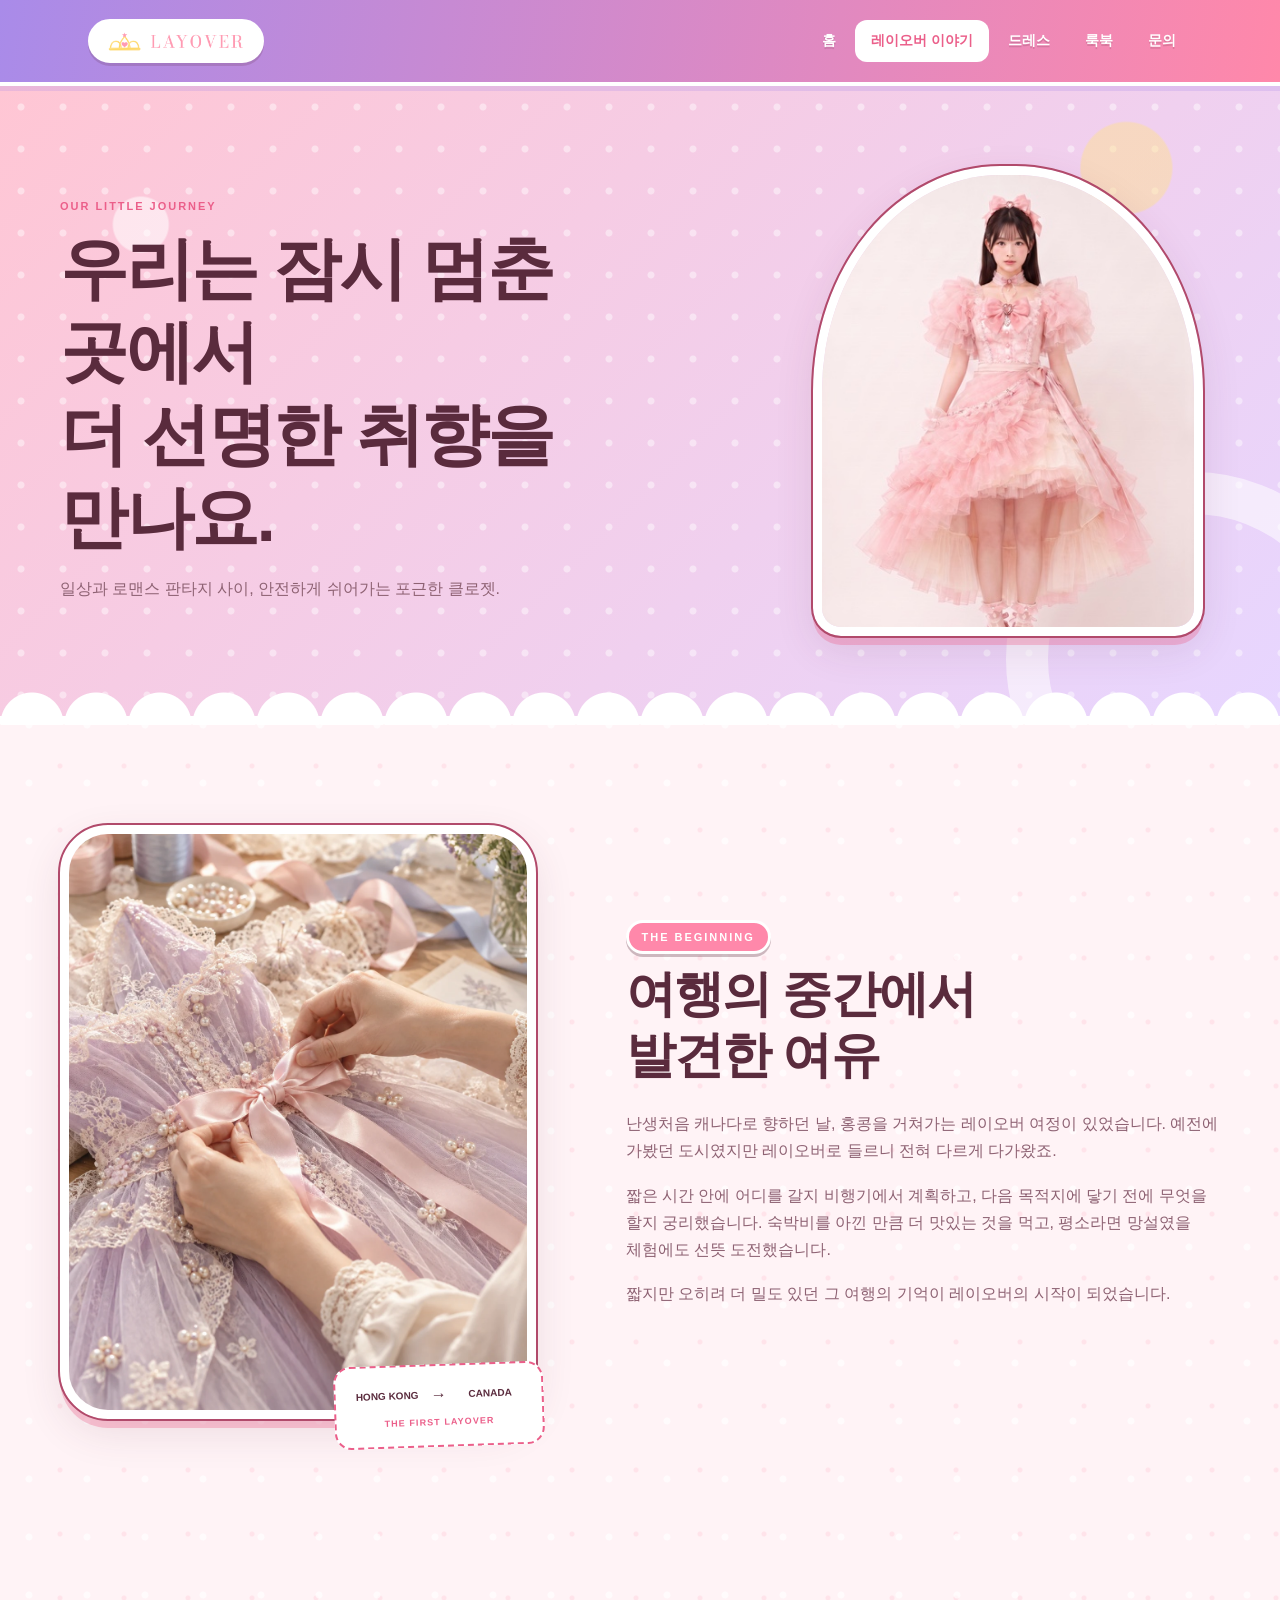
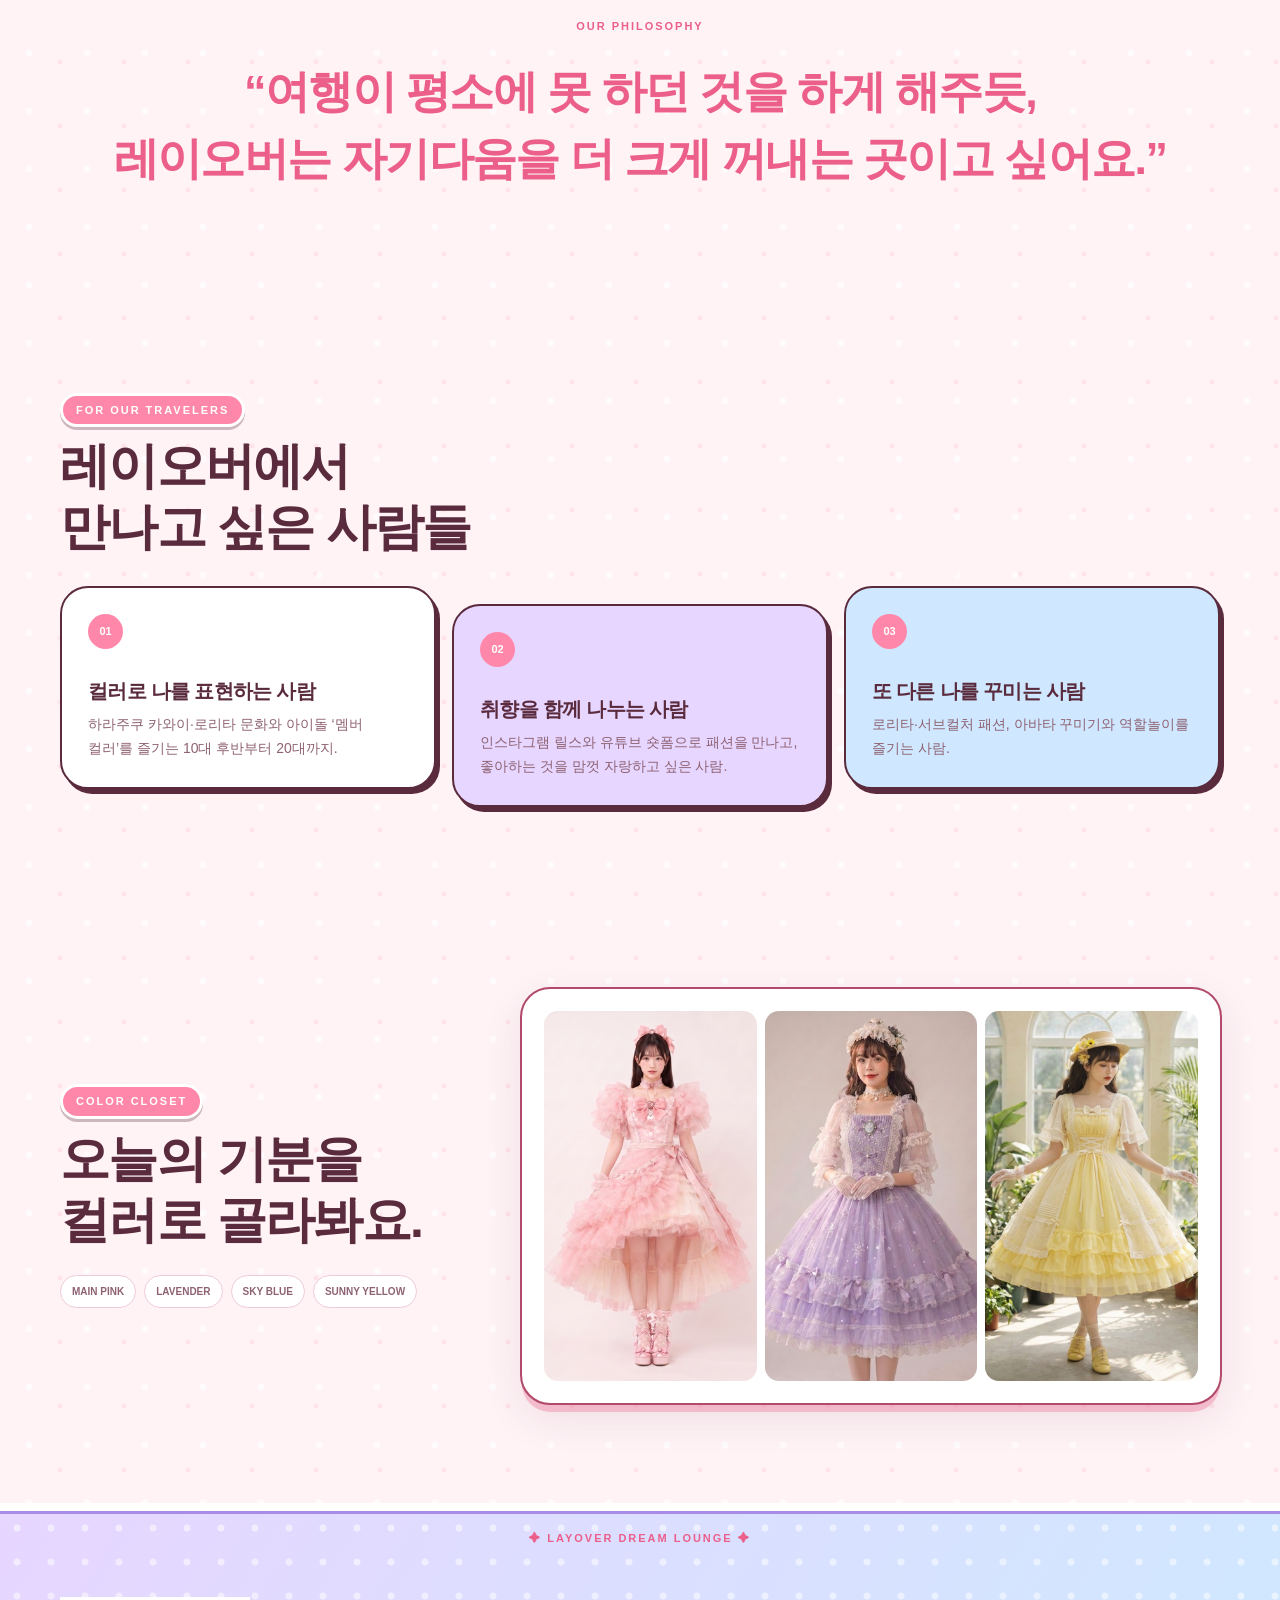
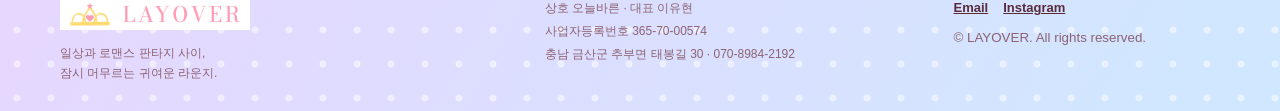
==== commit 28e18f51: "[박수훈] 포켓콜로 무드 디자인 강화" ====
--- a/about.html
+++ b/about.html
@@ -15,6 +15,7 @@
       <div><p class="eyebrow">OUR LITTLE JOURNEY</p><h1>우리는 잠시 멈춘 곳에서<br />더 선명한 취향을 만나요.</h1><p>일상과 로맨스 판타지 사이, 안전하게 쉬어가는 포근한 클로젯.</p></div>
       <img src="images/layover-pink-front.jpg" alt="레이오버 핑크 프릴 드레스" />
     </section>
+    <div class="cloud-divider" aria-hidden="true"></div>
 
     <section class="section story-layout reveal">
       <div class="story-media"><img src="images/layover-craft-generated.webp" alt="레이스 드레스에 핑크 리본을 달고 있는 장인의 손" /><div class="story-stamp"><span>HONG KONG</span><strong>→</strong><span>CANADA</span><small>THE FIRST LAYOVER</small></div></div>
--- a/style.css
+++ b/style.css
@@ -16,6 +16,7 @@
   --sky: #cfe8ff;
   --yellow: #ffe18a;
   --green: #cdebd5;
+  --peach: #ffd7b8;
   --line: #efcada;
   --white: #ffffff;
   --font-main: "Pretendard Variable", Pretendard, -apple-system, BlinkMacSystemFont, "Apple SD Gothic Neo", "Segoe UI", "Malgun Gothic", "Noto Sans JP", sans-serif;
@@ -368,3 +369,276 @@
   html { scroll-behavior: auto; }
   *, *::before, *::after { animation-duration: .01ms !important; animation-iteration-count: 1 !important; transition-duration: .01ms !important; }
 }
+
+/* ==========================================================
+   캔디 월드 레이어
+   포켓콜로의 밝은 패턴 무대를 레이오버 방식으로 재해석합니다.
+   ========================================================== */
+body {
+  background-color: var(--bg);
+  background-image:
+    radial-gradient(circle, color-mix(in srgb, var(--white) 64%, transparent) 0 3px, transparent 4px),
+    radial-gradient(circle, color-mix(in srgb, var(--pink-light) 35%, transparent) 0 2px, transparent 3px);
+  background-position: 0 0, 28px 30px;
+  background-size: 58px 58px, 64px 64px;
+}
+
+.nav {
+  border-bottom: 4px solid var(--white);
+  background: linear-gradient(100deg, var(--lavender-deep), var(--accent));
+  box-shadow: 0 5px 0 color-mix(in srgb, var(--lavender-deep) 24%, transparent);
+}
+.nav .logo {
+  padding: 7px 11px;
+  border: 2px solid var(--white);
+  border-radius: 999px;
+  background: var(--surface-strong);
+  box-shadow: 0 3px 0 color-mix(in srgb, var(--ink) 18%, transparent);
+}
+.nav-toggle {
+  border: 3px solid var(--white);
+  background: var(--lavender-deep);
+  box-shadow: 0 3px 0 color-mix(in srgb, var(--ink) 24%, transparent);
+  color: var(--white);
+}
+
+.btn {
+  border: 4px solid var(--white);
+  outline: 2px solid var(--ink);
+  outline-offset: -2px;
+  box-shadow: 0 5px 0 color-mix(in srgb, var(--ink) 82%, transparent);
+}
+.btn:hover { box-shadow: 0 2px 0 color-mix(in srgb, var(--ink) 82%, transparent); transform: translateY(3px); }
+
+.home-hero {
+  position: relative;
+  overflow: hidden;
+  border-bottom: 0;
+  background:
+    radial-gradient(circle at 8% 20%, color-mix(in srgb, var(--white) 65%, transparent) 0 28px, transparent 30px),
+    radial-gradient(circle at 88% 15%, color-mix(in srgb, var(--yellow) 58%, transparent) 0 44px, transparent 46px),
+    radial-gradient(circle at 75% 86%, color-mix(in srgb, var(--sky) 82%, transparent) 0 70px, transparent 72px),
+    linear-gradient(145deg, var(--sky), var(--pink-light) 48%, var(--lavender));
+}
+.home-hero::before,
+.home-hero::after {
+  position: absolute;
+  border: 7px solid color-mix(in srgb, var(--white) 72%, transparent);
+  border-radius: 50%;
+  content: "";
+  pointer-events: none;
+}
+.home-hero::before { top: 9%; left: 43%; width: 85px; height: 85px; }
+.home-hero::after { right: -65px; bottom: 7%; width: 190px; height: 190px; }
+.hero-copy, .hero-visual { position: relative; z-index: 2; }
+.hero-copy .eyebrow,
+.section-heading .eyebrow,
+.story-copy .eyebrow,
+.closet-copy .eyebrow,
+.contact-copy .eyebrow {
+  display: inline-flex;
+  padding: 7px 13px;
+  border: 3px solid var(--white);
+  border-radius: 999px;
+  background: var(--accent);
+  box-shadow: 0 3px 0 color-mix(in srgb, var(--ink) 30%, transparent);
+  color: var(--white);
+  align-items: center;
+}
+.hero-photo-frame {
+  padding: 10px;
+  border: 8px solid var(--white);
+  background: var(--pink-light);
+  box-shadow: 0 12px 0 color-mix(in srgb, var(--lavender-deep) 42%, transparent), var(--shadow);
+}
+.floating-sticker { border: 5px solid var(--white); box-shadow: 0 4px 0 color-mix(in srgb, var(--ink) 55%, transparent); }
+.boarding-card { border: 6px solid var(--white); outline: 2px solid var(--ink); box-shadow: 0 6px 0 color-mix(in srgb, var(--ink) 50%, transparent); }
+
+.cloud-divider {
+  position: relative;
+  z-index: 4;
+  height: 44px;
+  margin-top: -43px;
+  background: radial-gradient(circle at 32px 43px, var(--white) 0 31px, transparent 32px) 0 0 / 64px 44px repeat-x;
+  pointer-events: none;
+}
+.cloud-divider + .ticker,
+.cloud-divider + .collection-note { position: relative; z-index: 5; }
+
+.ticker,
+.collection-note {
+  border-block: 7px solid var(--white);
+  outline: 2px solid var(--ink);
+  background: repeating-linear-gradient(-45deg, var(--pink-light), var(--pink-light) 13px, color-mix(in srgb, var(--pink-light) 72%, var(--white)) 13px, color-mix(in srgb, var(--pink-light) 72%, var(--white)) 26px);
+  color: var(--ink);
+  box-shadow: 0 5px 0 color-mix(in srgb, var(--lavender-deep) 24%, transparent);
+}
+
+.intro-split {
+  margin-block: 70px;
+  padding: 34px;
+  border: 8px solid var(--white);
+  border-radius: var(--radius-lg);
+  background: color-mix(in srgb, var(--surface-strong) 90%, transparent);
+  box-shadow: 0 8px 0 color-mix(in srgb, var(--accent) 25%, transparent), var(--shadow);
+}
+
+.mood-section,
+.value-section,
+.portfolio-shell,
+.product-list-section,
+.contact-section {
+  position: relative;
+  isolation: isolate;
+}
+.mood-section::before,
+.value-section::before,
+.portfolio-shell::before,
+.product-list-section::before,
+.contact-section::before {
+  position: absolute;
+  z-index: -1;
+  top: 0;
+  bottom: 0;
+  left: 50%;
+  width: 100vw;
+  content: "";
+  transform: translateX(-50%);
+}
+.mood-section::before {
+  border-block: 7px solid var(--white);
+  background: repeating-linear-gradient(-45deg, var(--lavender), var(--lavender) 17px, color-mix(in srgb, var(--lavender) 72%, var(--white)) 17px, color-mix(in srgb, var(--lavender) 72%, var(--white)) 34px);
+  box-shadow: 0 2px 0 var(--lavender-deep), 0 -2px 0 var(--lavender-deep);
+}
+.mood-section { padding-block: 86px 116px; }
+.section-heading.centered::before,
+.section-heading.centered::after {
+  display: inline-block;
+  width: min(120px, 18vw);
+  height: 7px;
+  margin: 0 12px 16px;
+  background: radial-gradient(circle, var(--white) 0 3px, transparent 4px) 0 0 / 13px 7px repeat-x;
+  content: "";
+}
+.section-heading.centered .eyebrow { margin-inline: auto; }
+.mood-card {
+  border: 8px solid var(--white);
+  outline: 2px solid color-mix(in srgb, var(--lavender-deep) 78%, var(--ink));
+  box-shadow: 0 8px 0 color-mix(in srgb, var(--lavender-deep) 45%, transparent), var(--shadow);
+}
+.mood-card img { border: 3px solid color-mix(in srgb, var(--white) 70%, transparent); }
+
+.value-section { padding-block: 110px; }
+.value-section::before {
+  background:
+    radial-gradient(circle, color-mix(in srgb, var(--white) 68%, transparent) 0 4px, transparent 5px) 0 0 / 36px 36px,
+    linear-gradient(var(--pink-light), color-mix(in srgb, var(--pink-light) 58%, var(--lavender)));
+}
+.feature {
+  border: 8px solid var(--white);
+  outline: 2px solid color-mix(in srgb, var(--accent-deep) 65%, var(--ink));
+  box-shadow: 0 8px 0 color-mix(in srgb, var(--accent-deep) 35%, transparent), var(--shadow);
+}
+.feature::before {
+  position: absolute;
+  top: 15px;
+  right: 20px;
+  color: var(--accent);
+  content: "✦  ♡  ✦";
+  font-size: 12px;
+  letter-spacing: .2em;
+}
+
+.lounge-banner {
+  border: 10px solid var(--white);
+  outline: 2px solid var(--lavender-deep);
+  background:
+    radial-gradient(circle, color-mix(in srgb, var(--white) 52%, transparent) 0 3px, transparent 4px) 0 0 / 38px 38px,
+    var(--lavender);
+  box-shadow: 0 10px 0 color-mix(in srgb, var(--lavender-deep) 45%, transparent), var(--shadow);
+}
+
+.page-head,
+.contact-hero {
+  border-bottom: 8px solid var(--white);
+  background-image:
+    radial-gradient(circle at 11% 22%, color-mix(in srgb, var(--white) 55%, transparent) 0 27px, transparent 29px),
+    radial-gradient(circle at 88% 13%, color-mix(in srgb, var(--yellow) 45%, transparent) 0 45px, transparent 47px),
+    radial-gradient(circle, color-mix(in srgb, var(--white) 44%, transparent) 0 3px, transparent 4px),
+    linear-gradient(135deg, var(--pink-light), var(--lavender));
+  background-position: 0 0, 0 0, 0 0, 0 0;
+  background-size: auto, auto, 42px 42px, auto;
+}
+.products-head { background-image: radial-gradient(circle, color-mix(in srgb, var(--white) 48%, transparent) 0 3px, transparent 4px), linear-gradient(135deg, var(--lavender), var(--sky)); }
+.lookbook-head { background-image: radial-gradient(circle, color-mix(in srgb, var(--white) 48%, transparent) 0 3px, transparent 4px), linear-gradient(135deg, var(--sky), var(--lavender)); }
+.about-head img,
+.contact-dress img,
+.polaroid,
+.dress-fan img,
+.story-media > img,
+.closet-gallery {
+  border-width: 9px;
+  border-color: var(--white);
+  outline: 2px solid color-mix(in srgb, var(--accent-deep) 60%, var(--ink));
+  box-shadow: 0 9px 0 color-mix(in srgb, var(--accent-deep) 32%, transparent), var(--shadow);
+}
+
+.product-list-section::before,
+.portfolio-shell::before,
+.contact-section::before {
+  border-block: 7px solid var(--white);
+  background: linear-gradient(color-mix(in srgb, var(--bg) 94%, transparent), color-mix(in srgb, var(--lavender) 30%, var(--bg)));
+}
+.card-img {
+  border: 7px solid var(--white);
+  outline: 2px solid color-mix(in srgb, var(--accent-deep) 70%, var(--ink));
+  box-shadow: 0 7px 0 color-mix(in srgb, var(--accent-deep) 30%, transparent);
+}
+.portfolio-content > img,
+.portfolio-content figure,
+.portfolio-content > p:has(> img) {
+  padding: 8px;
+  border: 7px solid var(--white);
+  border-radius: var(--radius);
+  background: var(--surface-strong);
+  box-shadow: 0 9px 0 color-mix(in srgb, var(--lavender-deep) 25%, transparent), var(--shadow);
+}
+
+.contact-list {
+  border: 8px solid var(--white);
+  outline: 2px solid color-mix(in srgb, var(--accent-deep) 65%, var(--ink));
+  background: var(--surface-strong);
+  box-shadow: 0 8px 0 color-mix(in srgb, var(--lavender-deep) 35%, transparent), var(--shadow);
+}
+.contact-icon { border: 4px solid var(--white); outline: 1px solid var(--ink); }
+
+.footer {
+  position: relative;
+  padding-top: 86px;
+  border-top: 8px solid var(--white);
+  background:
+    radial-gradient(circle, color-mix(in srgb, var(--white) 52%, transparent) 0 3px, transparent 4px) 0 0 / 34px 34px,
+    linear-gradient(120deg, var(--lavender), var(--sky));
+  box-shadow: inset 0 3px 0 var(--lavender-deep);
+}
+.footer::before {
+  position: absolute;
+  top: 18px;
+  right: 0;
+  left: 0;
+  color: var(--accent-deep);
+  content: "✦  LAYOVER DREAM LOUNGE  ✦";
+  font-size: 11px;
+  font-weight: 900;
+  letter-spacing: .18em;
+  text-align: center;
+}
+
+@media (min-width: 720px) {
+  .nav-menu a { color: var(--white); text-shadow: 0 2px 0 color-mix(in srgb, var(--ink) 18%, transparent); }
+  .nav-menu a:hover,
+  .nav-menu a.active { background: var(--surface-strong); color: var(--accent-deep); text-shadow: none; }
+  .home-hero { max-width: none; margin: 0; padding-inline: max(32px, calc((100vw - var(--maxw)) / 2)); }
+  .intro-split { padding: 48px; }
+  .mood-section { padding-block: 110px 135px; }
+}
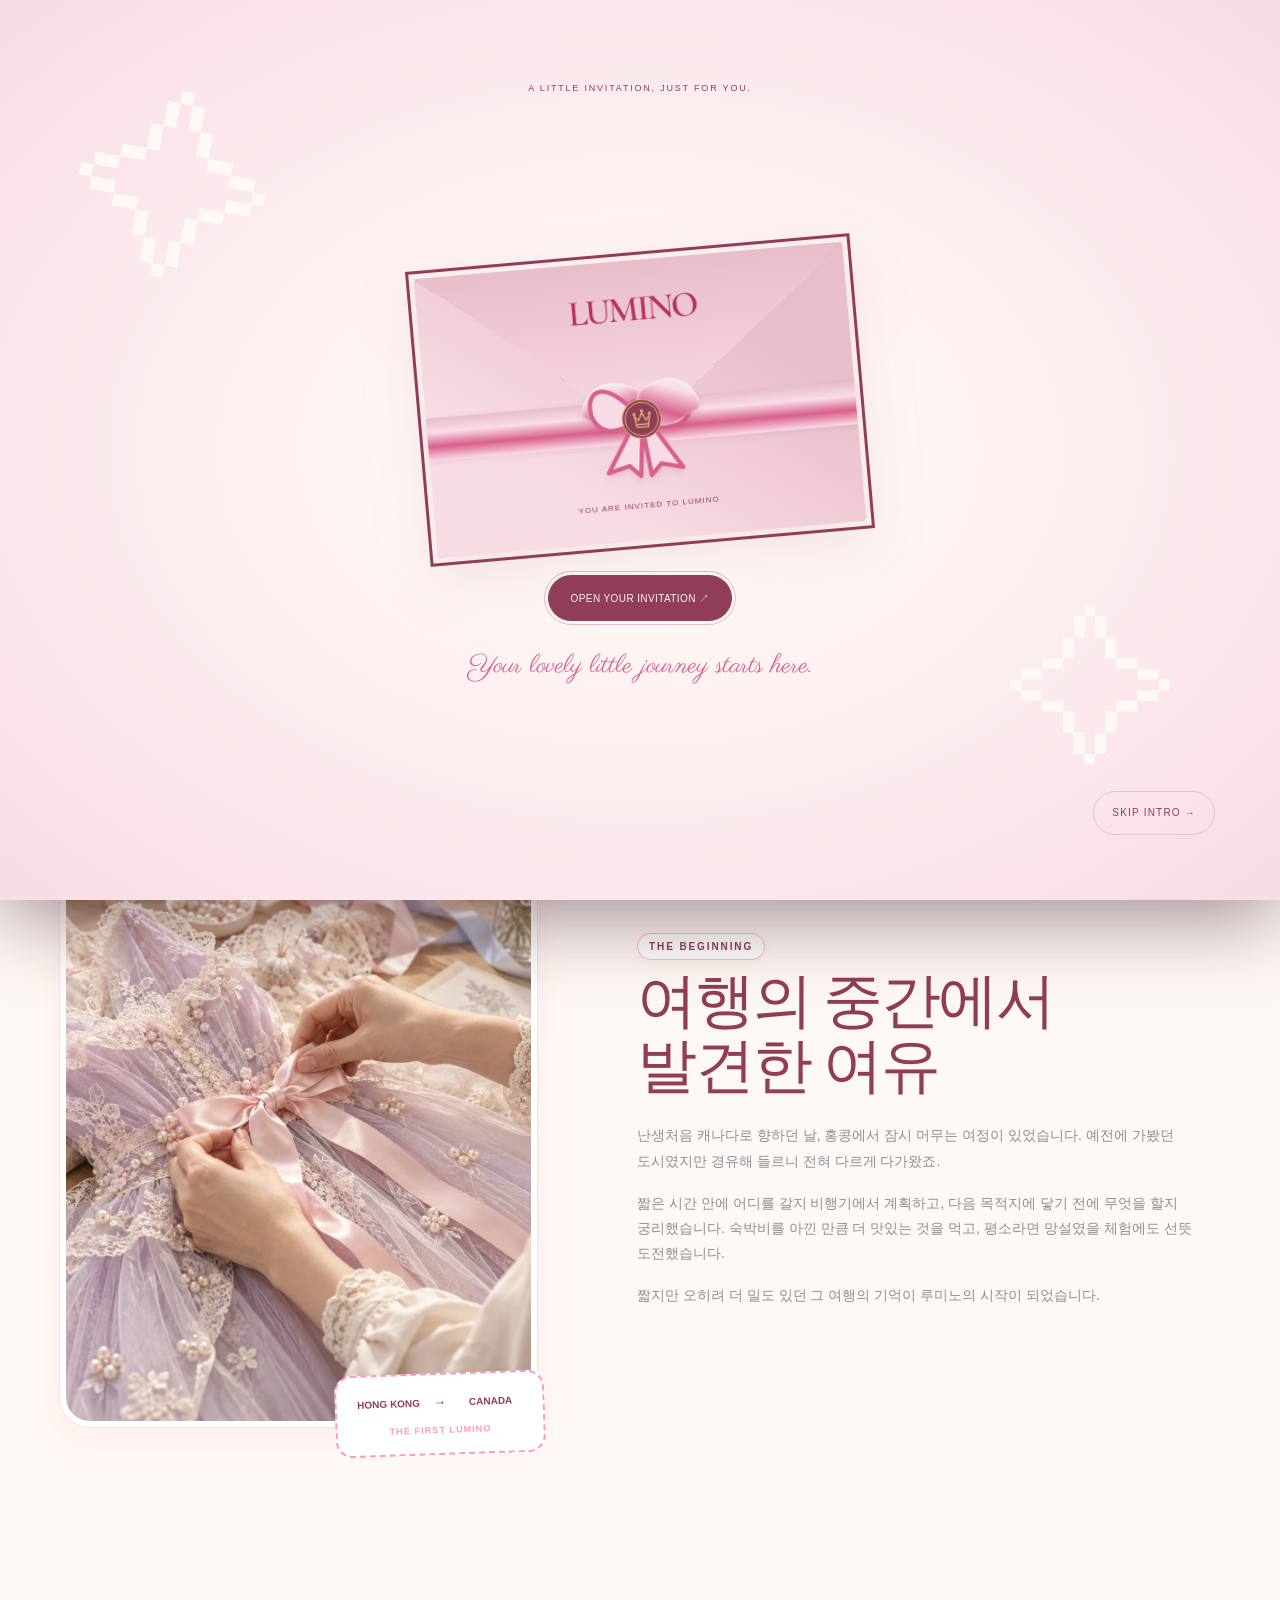
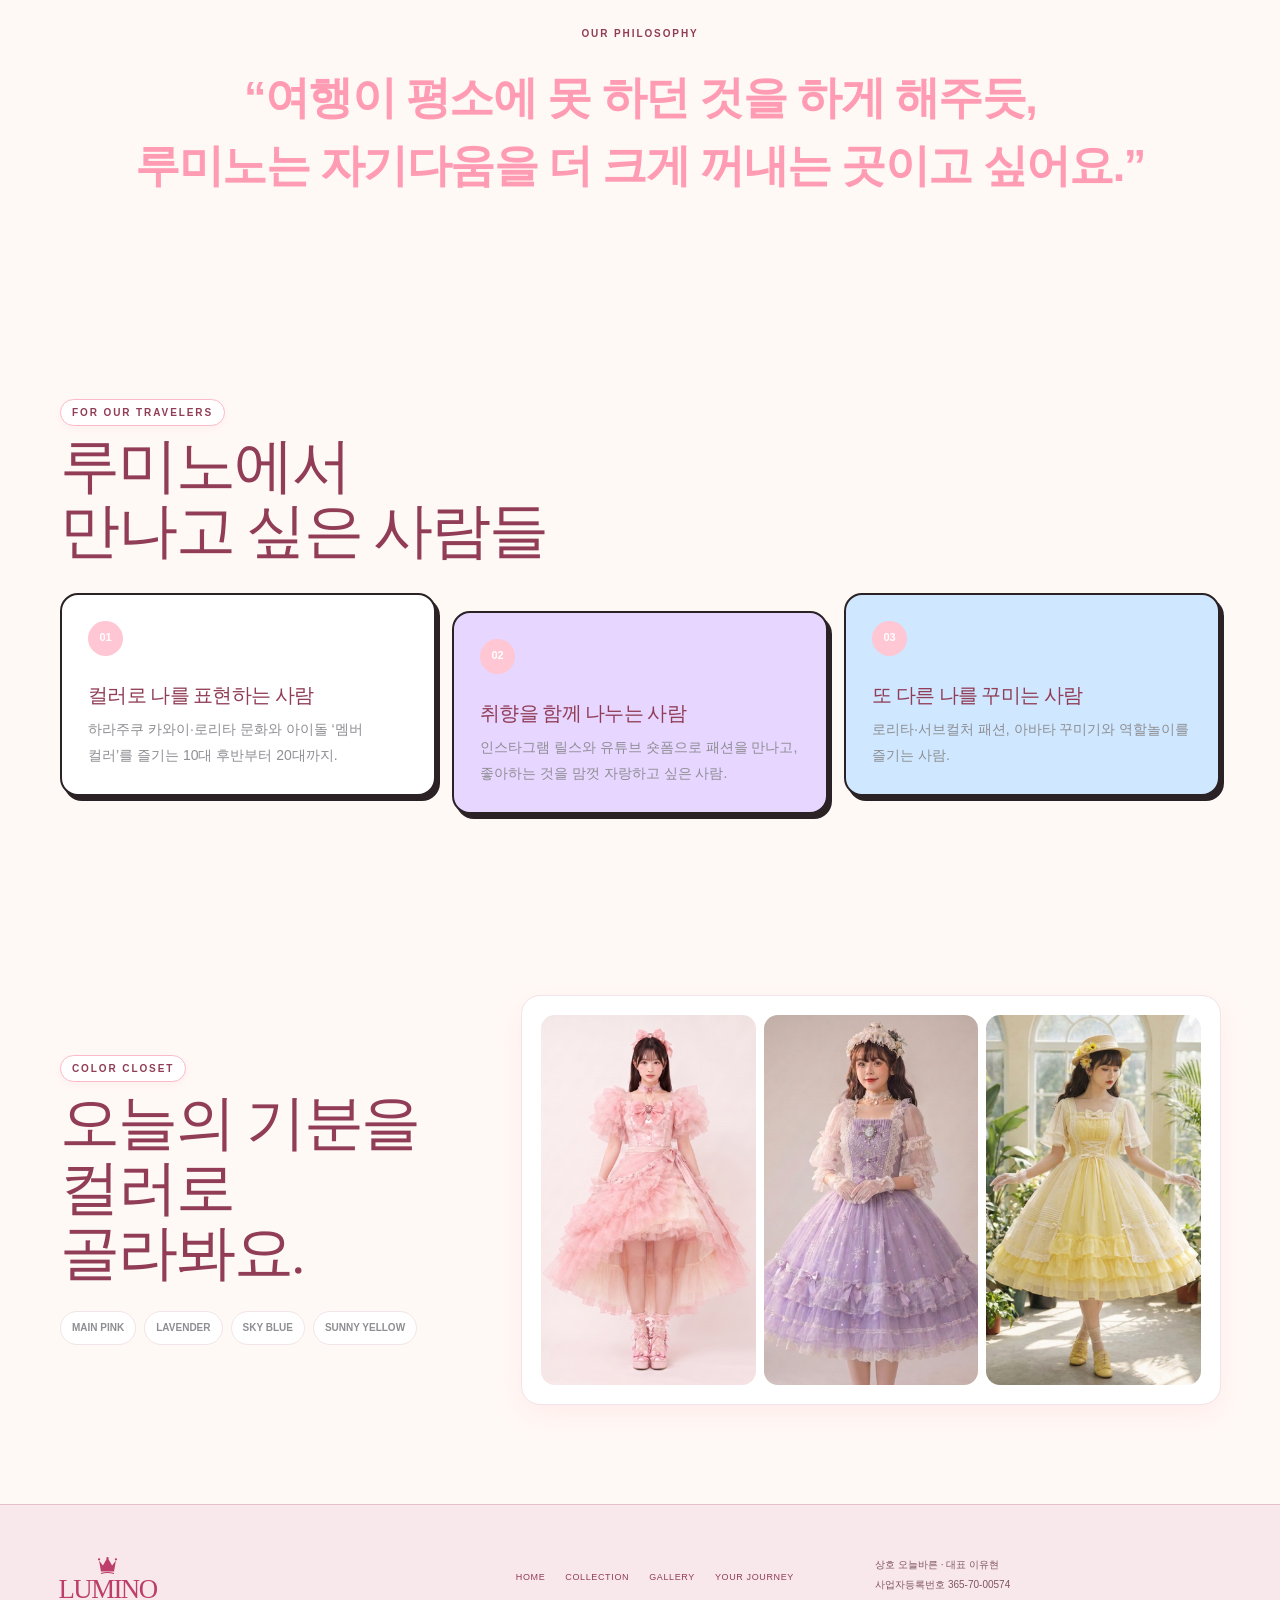
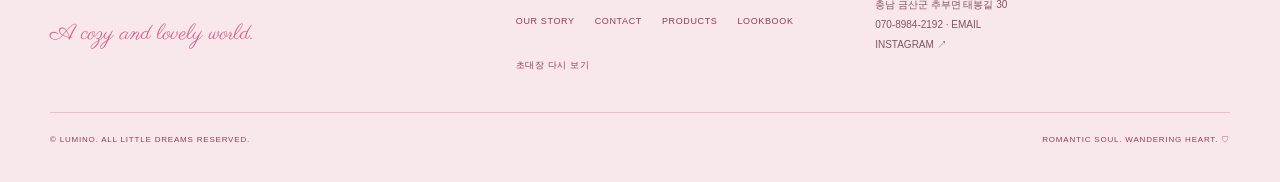
==== commit a3f71ebd: "[박수훈] 루미노 여행 사이트 구현과 버튼 동작 수정" ====
--- a/about.html
+++ b/about.html
@@ -2,30 +2,31 @@
 <html lang="ko">
 <head>
   <meta charset="UTF-8" /><meta name="viewport" content="width=device-width, initial-scale=1.0" />
-  <title>레이오버 이야기 — Layover</title>
-  <meta name="description" content="잠시 머무르는 여행에서 시작된 레이오버의 이야기를 소개합니다." />
+  <title>루미노 이야기 — LUMINO</title>
+  <meta name="description" content="잠시 머무르는 여행에서 시작된 루미노의 이야기를 소개합니다." />
   <link rel="icon" href="images/favicon.svg" type="image/svg+xml" /><link rel="stylesheet" href="style.css" />
+  <link rel="stylesheet" href="lumino.css">
 </head>
-<body>
+<body class="lumino-site legacy-page">
   <a class="skip-link" href="#main">본문으로 바로가기</a>
-  <header class="nav"><div class="nav-inner"><a href="index.html" class="logo" aria-label="Layover 홈"><img src="images/layover-logo.png" alt="Layover" /></a><button class="nav-toggle" type="button" aria-label="메뉴 열기" aria-expanded="false">☰</button><nav class="nav-menu" aria-label="주요 메뉴"><a href="index.html">홈</a><a href="about.html" class="active">레이오버 이야기</a><a href="products.html">드레스</a><a href="portfolio.html">룩북</a><a href="contact.html">문의</a></nav></div></header>
+  <header class="lumino-header" data-shared-header></header>
 
   <main id="main">
     <section class="page-head about-head">
       <div><p class="eyebrow">OUR LITTLE JOURNEY</p><h1>우리는 잠시 멈춘 곳에서<br />더 선명한 취향을 만나요.</h1><p>일상과 로맨스 판타지 사이, 안전하게 쉬어가는 포근한 클로젯.</p></div>
-      <img src="images/layover-pink-front.jpg" alt="레이오버 핑크 프릴 드레스" />
+      <img src="images/layover-pink-front.jpg" alt="루미노 핑크 프릴 드레스" />
     </section>
     <div class="cloud-divider" aria-hidden="true"></div>
 
     <section class="section story-layout reveal">
-      <div class="story-media"><img src="images/layover-craft-generated.webp" alt="레이스 드레스에 핑크 리본을 달고 있는 장인의 손" /><div class="story-stamp"><span>HONG KONG</span><strong>→</strong><span>CANADA</span><small>THE FIRST LAYOVER</small></div></div>
-      <div class="story-copy"><p class="eyebrow">THE BEGINNING</p><h2>여행의 중간에서<br />발견한 여유</h2><p>난생처음 캐나다로 향하던 날, 홍콩을 거쳐가는 레이오버 여정이 있었습니다. 예전에 가봤던 도시였지만 레이오버로 들르니 전혀 다르게 다가왔죠.</p><p>짧은 시간 안에 어디를 갈지 비행기에서 계획하고, 다음 목적지에 닿기 전에 무엇을 할지 궁리했습니다. 숙박비를 아낀 만큼 더 맛있는 것을 먹고, 평소라면 망설였을 체험에도 선뜻 도전했습니다.</p><p>짧지만 오히려 더 밀도 있던 그 여행의 기억이 레이오버의 시작이 되었습니다.</p></div>
+      <div class="story-media"><img src="images/layover-craft-generated.webp" alt="레이스 드레스에 핑크 리본을 달고 있는 장인의 손" /><div class="story-stamp"><span>HONG KONG</span><strong>→</strong><span>CANADA</span><small>THE FIRST LUMINO</small></div></div>
+      <div class="story-copy"><p class="eyebrow">THE BEGINNING</p><h2>여행의 중간에서<br />발견한 여유</h2><p>난생처음 캐나다로 향하던 날, 홍콩에서 잠시 머무는 여정이 있었습니다. 예전에 가봤던 도시였지만 경유해 들르니 전혀 다르게 다가왔죠.</p><p>짧은 시간 안에 어디를 갈지 비행기에서 계획하고, 다음 목적지에 닿기 전에 무엇을 할지 궁리했습니다. 숙박비를 아낀 만큼 더 맛있는 것을 먹고, 평소라면 망설였을 체험에도 선뜻 도전했습니다.</p><p>짧지만 오히려 더 밀도 있던 그 여행의 기억이 루미노의 시작이 되었습니다.</p></div>
     </section>
 
-    <section class="section philosophy reveal"><p class="eyebrow">OUR PHILOSOPHY</p><blockquote>“여행이 평소에 못 하던 것을 하게 해주듯,<br />레이오버는 자기다움을 더 크게 꺼내는 곳이고 싶어요.”</blockquote></section>
+    <section class="section philosophy reveal"><p class="eyebrow">OUR PHILOSOPHY</p><blockquote>“여행이 평소에 못 하던 것을 하게 해주듯,<br />루미노는 자기다움을 더 크게 꺼내는 곳이고 싶어요.”</blockquote></section>
 
     <section class="section audience-section reveal">
-      <header class="section-heading"><div><p class="eyebrow">FOR OUR TRAVELERS</p><h2>레이오버에서<br />만나고 싶은 사람들</h2></div></header>
+      <header class="section-heading"><div><p class="eyebrow">FOR OUR TRAVELERS</p><h2>루미노에서<br />만나고 싶은 사람들</h2></div></header>
       <div class="audience-grid">
         <article><span>01</span><h3>컬러로 나를 표현하는 사람</h3><p>하라주쿠 카와이·로리타 문화와 아이돌 ‘멤버 컬러’를 즐기는 10대 후반부터 20대까지.</p></article>
         <article><span>02</span><h3>취향을 함께 나누는 사람</h3><p>인스타그램 릴스와 유튜브 숏폼으로 패션을 만나고, 좋아하는 것을 맘껏 자랑하고 싶은 사람.</p></article>
@@ -39,7 +40,8 @@
     </section>
   </main>
 
-  <footer class="footer"><div class="footer-inner"><div><img class="footer-logo" src="images/layover-logo.png" alt="Layover" /><p>일상과 로맨스 판타지 사이,<br />잠시 머무르는 귀여운 라운지.</p></div><p class="biz">상호 오늘바른 · 대표 이유현<br />사업자등록번호 365-70-00574<br />충남 금산군 추부면 태봉길 30 · 070-8984-2192</p><div class="footer-links"><a href="mailto:eugenekseoul@gmail.com">Email</a><a href="https://www.instagram.com/eugene_k_seoul/" target="_blank" rel="noopener noreferrer">Instagram</a><small>© LAYOVER. All rights reserved.</small></div></div></footer>
+  <footer class="lumino-footer" data-shared-footer></footer>
   <script src="script.js"></script>
+  <script type="module" src="lumino/app.js"></script>
 </body>
 </html>
--- a/style.css
+++ b/style.css
@@ -1,8 +1,29 @@
 /* ==========================================================
-   LAYOVER 디자인 토큰
+   LUMINO 디자인 토큰
    브랜드 컬러와 폰트는 이 영역에서 한 번에 관리합니다.
    ========================================================== */
 :root {
+  --pink: #F8DCE5;
+  --rose: #D95F8D;
+  --cream: #FFF9F5;
+  --burgundy: #913D57;
+  --gold: #D9B77A;
+  --blue: #C8DDF4;
+  --logo-rose: #B92F5D;
+  --deep-ink: #57283A;
+  --muted-rose: #815563;
+  --blue-ink: #5879B1;
+  --gold-ink: #947139;
+  --rose-line: #E8BDCC;
+  --pink-paper: #F8E8EB;
+  --paper: #FFF9EF;
+  --muted-stamp: #9C8A8D;
+  --cream-glow: #fff9f5bd;
+  --shadow-tint: #913d571c;
+  --modal-shadow: #39182280;
+  --tape: #d9b77a59;
+  --font-serif: 'Lumino Serif', 'Baskerville', 'Times New Roman', serif;
+  --font-script: 'Lumino Script', 'Brush Script MT', cursive;
   --bg: #fff3f6;
   --surface: #fff9fa;
   --surface-strong: #ffffff;
@@ -642,3 +663,387 @@
   .intro-split { padding: 48px; }
   .mood-section { padding-block: 110px 135px; }
 }
+
+/* ==========================================================
+   소프트 아바타 앱 UI
+   전달받은 무드보드의 깅엄, 말풍선, 얇은 보더를 반영합니다.
+   ========================================================== */
+:root {
+  --bg: #fff3f6;
+  --surface: #fff9fa;
+  --surface-strong: #ffffff;
+  --ink: #2b2226;
+  --ink-soft: #8e8e93;
+  --accent: #ffc6d4;
+  --accent-deep: #ff9bb3;
+  --pink-light: #ffdde6;
+  --lavender: #e7d6ff;
+  --lavender-deep: #baabe8;
+  --sky: #cfe8ff;
+  --yellow: #ffd966;
+  --green: #93d3a2;
+  --peach: #ffad66;
+  --line: #f2e4e8;
+  --shadow: 0 10px 30px color-mix(in srgb, var(--accent-deep) 14%, transparent);
+  --shadow-pop: 0 5px 16px color-mix(in srgb, var(--ink) 8%, transparent);
+  --radius: 18px;
+  --radius-lg: 30px;
+}
+
+body {
+  background-color: var(--bg);
+  background-image:
+    linear-gradient(color-mix(in srgb, var(--accent) 12%, transparent) 1px, transparent 1px),
+    linear-gradient(90deg, color-mix(in srgb, var(--accent) 12%, transparent) 1px, transparent 1px);
+  background-position: 0 0;
+  background-size: 26px 26px;
+  color: var(--ink);
+}
+
+.nav {
+  border-bottom: 1px solid var(--line);
+  background: color-mix(in srgb, var(--pink-light) 93%, var(--white));
+  box-shadow: 0 3px 12px color-mix(in srgb, var(--accent-deep) 10%, transparent);
+}
+.nav .logo {
+  padding: 5px 10px;
+  border: 1px solid var(--line);
+  background: color-mix(in srgb, var(--white) 88%, transparent);
+  box-shadow: none;
+}
+.nav-toggle {
+  border: 1px solid var(--line);
+  background: var(--surface-strong);
+  box-shadow: 0 3px 10px color-mix(in srgb, var(--accent-deep) 12%, transparent);
+  color: var(--accent-deep);
+}
+.nav-menu { border: 1px solid var(--line); box-shadow: var(--shadow); }
+.nav-menu a { font-weight: 750; }
+.nav-menu a:hover, .nav-menu a.active { background: var(--surface-strong); color: var(--accent-deep); }
+
+.btn {
+  border: 1px solid var(--accent-deep);
+  outline: 0;
+  background: var(--accent);
+  box-shadow: 0 4px 12px color-mix(in srgb, var(--accent-deep) 20%, transparent);
+  color: var(--ink);
+}
+.btn:hover { background: var(--accent-deep); box-shadow: 0 3px 8px color-mix(in srgb, var(--accent-deep) 20%, transparent); color: var(--white); transform: translateY(-1px); }
+.btn.ghost { border-color: var(--line); background: var(--surface-strong); }
+
+.home-hero {
+  width: min(calc(100% - 24px), 1240px);
+  min-height: auto;
+  margin: 14px auto 34px;
+  padding: 56px 22px 72px;
+  border: 1px solid var(--line);
+  border-radius: var(--radius-lg);
+  background:
+    linear-gradient(color-mix(in srgb, var(--accent) 10%, transparent) 1px, transparent 1px),
+    linear-gradient(90deg, color-mix(in srgb, var(--accent) 10%, transparent) 1px, transparent 1px),
+    linear-gradient(145deg, var(--surface), color-mix(in srgb, var(--pink-light) 60%, var(--surface)));
+  background-size: 23px 23px, 23px 23px, auto;
+  box-shadow: var(--shadow);
+}
+.home-hero::before {
+  top: 25px;
+  left: 24px;
+  width: 8px;
+  height: 8px;
+  border: 0;
+  background: var(--accent-deep);
+  box-shadow: 16px 0 0 var(--yellow), 32px 0 0 var(--lavender-deep);
+}
+.home-hero::after { display: none; }
+.hero-copy .eyebrow,
+.section-heading .eyebrow,
+.story-copy .eyebrow,
+.closet-copy .eyebrow,
+.contact-copy .eyebrow {
+  padding: 6px 11px;
+  border: 1px solid color-mix(in srgb, var(--accent-deep) 58%, var(--line));
+  background: var(--surface-strong);
+  box-shadow: 0 3px 9px color-mix(in srgb, var(--accent-deep) 10%, transparent);
+  color: var(--accent-deep);
+}
+.hero-copy h1 em { color: var(--accent-deep); }
+.hero-photo-frame {
+  padding: 7px;
+  border: 1px solid var(--line);
+  outline: 0;
+  border-radius: 28px;
+  background: var(--surface-strong);
+  box-shadow: 0 10px 26px color-mix(in srgb, var(--accent-deep) 16%, transparent);
+}
+.hero-photo-frame img { border-radius: 22px; }
+.hero-visual { padding-top: 44px; }
+.hero-ui-label {
+  position: absolute;
+  z-index: 4;
+  top: 0;
+  right: 10px;
+  left: 10px;
+  display: flex;
+  padding: 10px 13px;
+  border: 1px solid var(--line);
+  border-radius: 14px;
+  background: color-mix(in srgb, var(--white) 92%, transparent);
+  box-shadow: 0 5px 15px color-mix(in srgb, var(--accent-deep) 9%, transparent);
+  color: var(--ink-soft);
+  font-size: 9px;
+  font-weight: 800;
+  letter-spacing: .12em;
+  justify-content: space-between;
+}
+.hero-ui-label b { color: var(--green); }
+.hero-chat {
+  position: absolute;
+  z-index: 4;
+  max-width: 185px;
+  padding: 10px 13px;
+  border: 1px solid var(--line);
+  border-radius: 18px;
+  background: var(--surface-strong);
+  box-shadow: 0 5px 16px color-mix(in srgb, var(--ink) 8%, transparent);
+  color: var(--ink);
+  font-size: 11px;
+  font-weight: 700;
+  line-height: 1.45;
+}
+.hero-chat::after {
+  position: absolute;
+  bottom: -5px;
+  width: 10px;
+  height: 10px;
+  background: inherit;
+  content: "";
+  transform: rotate(45deg);
+}
+.chat-incoming { top: 24%; left: -15px; }
+.chat-incoming::after { left: 18px; border-right: 1px solid var(--line); border-bottom: 1px solid var(--line); }
+.chat-outgoing { right: -14px; bottom: 24%; border-color: color-mix(in srgb, var(--accent-deep) 50%, var(--line)); background: var(--pink-light); }
+.chat-outgoing::after { right: 18px; border-right: 1px solid color-mix(in srgb, var(--accent-deep) 50%, var(--line)); border-bottom: 1px solid color-mix(in srgb, var(--accent-deep) 50%, var(--line)); }
+.floating-sticker { border: 1px solid var(--line); box-shadow: var(--shadow-pop); }
+.boarding-card { right: 8px; bottom: -24px; border: 1px solid var(--line); outline: 0; box-shadow: var(--shadow); }
+
+.cloud-divider { display: none; }
+.ticker,
+.collection-note {
+  border-block: 1px solid var(--line);
+  outline: 0;
+  background:
+    linear-gradient(color-mix(in srgb, var(--accent) 12%, transparent) 1px, transparent 1px),
+    linear-gradient(90deg, color-mix(in srgb, var(--accent) 12%, transparent) 1px, transparent 1px),
+    var(--pink-light);
+  background-size: 18px 18px;
+  box-shadow: none;
+}
+
+.intro-split {
+  padding: 30px;
+  border: 1px solid var(--line);
+  background: color-mix(in srgb, var(--surface-strong) 92%, transparent);
+  box-shadow: var(--shadow);
+}
+
+.mood-section::before {
+  border-block: 1px solid var(--line);
+  background:
+    linear-gradient(color-mix(in srgb, var(--lavender-deep) 10%, transparent) 1px, transparent 1px),
+    linear-gradient(90deg, color-mix(in srgb, var(--lavender-deep) 10%, transparent) 1px, transparent 1px),
+    color-mix(in srgb, var(--lavender) 46%, var(--surface));
+  background-size: 24px 24px;
+  box-shadow: none;
+}
+.section-heading.centered::before,
+.section-heading.centered::after { background: radial-gradient(circle, var(--accent-deep) 0 2px, transparent 3px) 0 0 / 12px 6px repeat-x; opacity: .38; }
+.mood-card,
+.feature {
+  border: 1px solid var(--line);
+  outline: 0;
+  border-radius: 18px;
+  background: var(--surface-strong);
+  box-shadow: var(--shadow);
+}
+.mood-card.pink { border-top: 5px solid var(--accent); }
+.mood-card.lavender { border-top: 5px solid var(--lavender-deep); }
+.mood-card.yellow { border-top: 5px solid var(--yellow); }
+.mood-card img { border: 0; border-radius: 13px; }
+.mood-card figcaption span { border: 0; background: var(--pink-light); color: var(--accent-deep); }
+
+.value-section::before {
+  background:
+    linear-gradient(color-mix(in srgb, var(--accent) 12%, transparent) 1px, transparent 1px),
+    linear-gradient(90deg, color-mix(in srgb, var(--accent) 12%, transparent) 1px, transparent 1px),
+    color-mix(in srgb, var(--pink-light) 58%, var(--surface));
+  background-size: 25px 25px;
+}
+.feature:nth-child(1) { border-top: 5px solid var(--yellow); }
+.feature:nth-child(2) { border-top: 5px solid var(--lavender-deep); background: var(--surface-strong); }
+.feature:nth-child(3) { border-top: 5px solid var(--sky); background: var(--surface-strong); }
+.feature::before { color: color-mix(in srgb, var(--accent-deep) 55%, transparent); }
+.feature-icon { border: 0; border-radius: 16px; box-shadow: 0 5px 12px color-mix(in srgb, var(--ink) 8%, transparent); transform: none; }
+.feature:nth-child(2) .feature-icon { background: var(--lavender-deep); color: var(--white); }
+.feature:nth-child(3) .feature-icon { background: var(--sky); color: var(--white); }
+
+.lounge-banner {
+  border: 1px solid var(--line);
+  outline: 0;
+  background:
+    linear-gradient(color-mix(in srgb, var(--lavender-deep) 10%, transparent) 1px, transparent 1px),
+    linear-gradient(90deg, color-mix(in srgb, var(--lavender-deep) 10%, transparent) 1px, transparent 1px),
+    color-mix(in srgb, var(--lavender) 45%, var(--surface));
+  background-size: 24px 24px;
+  box-shadow: var(--shadow);
+}
+
+.page-head,
+.contact-hero,
+.products-head,
+.lookbook-head {
+  border-bottom: 1px solid var(--line);
+  background-image:
+    linear-gradient(color-mix(in srgb, var(--accent) 12%, transparent) 1px, transparent 1px),
+    linear-gradient(90deg, color-mix(in srgb, var(--accent) 12%, transparent) 1px, transparent 1px),
+    linear-gradient(135deg, var(--surface), var(--pink-light));
+  background-size: 25px 25px, 25px 25px, auto;
+}
+.products-head { background-image: linear-gradient(color-mix(in srgb, var(--lavender-deep) 10%, transparent) 1px, transparent 1px), linear-gradient(90deg, color-mix(in srgb, var(--lavender-deep) 10%, transparent) 1px, transparent 1px), linear-gradient(135deg, var(--surface), var(--lavender)); }
+.lookbook-head { background-image: linear-gradient(color-mix(in srgb, var(--sky) 24%, transparent) 1px, transparent 1px), linear-gradient(90deg, color-mix(in srgb, var(--sky) 24%, transparent) 1px, transparent 1px), linear-gradient(135deg, var(--surface), var(--sky)); }
+.about-head img,
+.contact-dress img,
+.polaroid,
+.dress-fan img,
+.story-media > img,
+.closet-gallery {
+  border: 6px solid var(--surface-strong);
+  outline: 1px solid var(--line);
+  box-shadow: var(--shadow);
+}
+
+.product-list-section::before,
+.portfolio-shell::before,
+.contact-section::before {
+  border-block: 1px solid var(--line);
+  background:
+    linear-gradient(color-mix(in srgb, var(--accent) 9%, transparent) 1px, transparent 1px),
+    linear-gradient(90deg, color-mix(in srgb, var(--accent) 9%, transparent) 1px, transparent 1px),
+    var(--surface);
+  background-size: 27px 27px;
+}
+.card-img {
+  border: 5px solid var(--surface-strong);
+  outline: 1px solid var(--line);
+  border-radius: 18px;
+  box-shadow: var(--shadow);
+}
+.portfolio-content > img,
+.portfolio-content figure,
+.portfolio-content > p:has(> img) { border: 1px solid var(--line); box-shadow: var(--shadow); }
+
+.contact-list {
+  border: 1px solid var(--line);
+  outline: 0;
+  border-radius: 18px;
+  box-shadow: var(--shadow);
+}
+.contact-icon { border: 1px solid var(--line); outline: 0; }
+
+.footer {
+  padding-top: 76px;
+  border-top: 1px solid var(--line);
+  background:
+    linear-gradient(color-mix(in srgb, var(--sky) 20%, transparent) 1px, transparent 1px),
+    linear-gradient(90deg, color-mix(in srgb, var(--sky) 20%, transparent) 1px, transparent 1px),
+    color-mix(in srgb, var(--sky) 42%, var(--surface));
+  background-size: 24px 24px;
+  box-shadow: none;
+}
+.footer-logo {
+  display: block;
+  width: 188px;
+  height: auto;
+  margin-bottom: 16px;
+  padding: 8px 14px;
+  border: 1px solid var(--line);
+  border-radius: 999px;
+  background: var(--surface-strong);
+  box-shadow: 0 5px 14px color-mix(in srgb, var(--ink) 7%, transparent);
+}
+
+@media (min-width: 720px) {
+  .nav-menu a { color: var(--ink); text-shadow: none; }
+  .nav-menu a:hover, .nav-menu a.active { background: var(--surface-strong); color: var(--accent-deep); }
+  .home-hero { max-width: 1240px; margin: 22px auto 44px; padding-inline: 54px; }
+}
+
+@media (max-width: 719px) {
+  .home-hero { border-radius: 22px; }
+  .hero-visual { padding-top: 40px; }
+  .hero-chat { max-width: 150px; font-size: 10px; }
+  .chat-incoming { top: 22%; left: -7px; }
+  .chat-outgoing { right: -7px; bottom: 25%; }
+  .floating-sticker { display: none; }
+  .boarding-card { right: 4px; }
+}
+
+/* 아바타 커뮤니티 무드를 더하는 오리지널 레이오버 프렌드 */
+.mascot-note {
+  display: flex;
+  position: relative;
+  align-items: flex-end;
+  justify-content: center;
+  min-width: 0;
+}
+.mascot-note img {
+  position: relative;
+  z-index: 2;
+  width: 138px;
+  max-width: 43%;
+  height: auto;
+  filter: drop-shadow(0 8px 12px color-mix(in srgb, var(--accent-deep) 16%, transparent));
+}
+.mascot-note p {
+  position: relative;
+  margin: 0 0 20px -18px;
+  padding: 12px 14px 12px 22px;
+  border: 1px solid var(--line);
+  border-radius: 18px 18px 18px 6px;
+  background: var(--surface-strong);
+  box-shadow: var(--shadow);
+  line-height: 1.35;
+}
+.mascot-note p::before {
+  position: absolute;
+  bottom: 12px;
+  left: -5px;
+  width: 10px;
+  height: 10px;
+  border-bottom: 1px solid var(--line);
+  border-left: 1px solid var(--line);
+  background: var(--surface-strong);
+  content: "";
+  transform: rotate(45deg);
+}
+.mascot-note span {
+  display: block;
+  margin-bottom: 4px;
+  color: var(--accent-deep);
+  font-size: 8px;
+  font-weight: 900;
+  letter-spacing: .12em;
+}
+.mascot-note strong { display: block; font-size: 11px; }
+
+@media (min-width: 720px) {
+  .intro-split { grid-template-columns: 1.03fr .82fr 178px; gap: 34px; }
+  .mascot-note { margin-block: -62px -30px; align-self: end; }
+  .mascot-note { display: grid; justify-items: center; }
+  .mascot-note img { width: 158px; max-width: none; }
+  .mascot-note p { z-index: 3; margin: -24px 0 8px; padding: 11px 13px; text-align: center; }
+  .mascot-note p::before { display: none; }
+}
+
+@media (max-width: 719px) {
+  .mascot-note { margin: 4px 0 -12px; }
+}
--- a/lumino.css
+++ b/lumino.css
@@ -0,0 +1,120 @@
+/* LUMINO의 모든 색상·폰트 토큰은 style.css 상단 :root에서 관리합니다. */
+@font-face{font-family:'Lumino Serif';src:url('images/fonts/cormorant.ttf') format('truetype');font-weight:300 700;font-display:swap}
+@font-face{font-family:'Lumino Script';src:url('images/fonts/parisienne.ttf') format('truetype');font-display:swap}
+.lumino-site{background:var(--cream);color:var(--burgundy);font-size:14px;font-weight:400;line-height:1.8;min-width:320px}
+.lumino-site h1,.lumino-site h2,.lumino-site h3{font-family:var(--font-serif);font-weight:500;letter-spacing:-.035em;line-height:1.08}
+.lumino-site h2{font-size:clamp(36px,6vw,60px)}
+.lumino-site button{cursor:pointer;color:inherit}.lumino-site button:disabled{cursor:default;opacity:.5}
+.lumino-site a{text-decoration:none}.lumino-site :focus-visible{outline:3px solid var(--burgundy);outline-offset:5px}
+.lumino-site .eyebrow{font-family:var(--font-main);font-size:10px;font-weight:600;letter-spacing:.19em;color:var(--burgundy)}
+.script{font-family:var(--font-script);font-size:29px;font-weight:400;line-height:1.4;color:var(--rose)}
+.icon{display:inline-block;width:24px;height:24px;flex-shrink:0;vertical-align:middle}
+.icon-button{display:grid;place-items:center;border:0;background:none;min-width:44px;min-height:44px;padding:8px;border-radius:50%}
+.icon-button:hover{background:var(--pink)}
+.lumino-header{position:sticky;top:0;z-index:50;background:color-mix(in srgb,var(--cream) 96%,transparent);border-bottom:1px solid var(--rose-line)}
+.announcement{height:28px;display:flex;align-items:center;justify-content:center;gap:14px;background:var(--pink);font-size:9px;letter-spacing:.15em}
+.header-inner{max-width:1480px;margin:auto;padding:10px 18px;display:flex;align-items:center;justify-content:space-between;gap:12px;position:relative}
+.lumino-logo{display:block;width:100px;flex-shrink:0}.lumino-logo img{width:100%;height:40px;object-fit:contain}
+.main-navigation{display:none;position:absolute;top:100%;left:0;right:0;background:var(--cream);padding:20px;border-bottom:1px solid var(--rose-line);box-shadow:0 16px 20px var(--shadow-tint)}
+.main-navigation.is-open{display:flex;flex-direction:column;gap:4px}.main-navigation a{padding:12px 10px;font-size:11px;letter-spacing:.05em;position:relative}.main-navigation a.active::after{content:'✦';position:absolute;right:20px;color:var(--rose)}
+.header-tools{display:flex;align-items:center;gap:0}.header-tools .icon{width:18px;height:18px}.favorite-count{position:absolute;font-size:8px;transform:translate(11px,-11px);background:var(--rose);color:var(--white);border-radius:50%;min-width:13px;line-height:13px}.desktop-passport{display:none}
+.l-btn{display:inline-flex;align-items:center;justify-content:center;gap:18px;min-height:46px;padding:12px 22px;border:1px solid var(--burgundy);border-radius:50px;background:var(--burgundy);color:var(--cream)!important;font-size:10px;letter-spacing:.04em;line-height:1.5;box-shadow:0 0 0 3px var(--cream),0 0 0 4px var(--rose-line);transition:background .2s,transform .2s}
+.l-btn:hover{background:var(--rose);transform:translateY(-2px)}.l-btn.outline{background:color-mix(in srgb,var(--cream) 94%,transparent);color:var(--burgundy)!important}.l-btn .icon{width:16px;height:16px}
+.quiet-link{display:inline-flex;align-items:center;justify-content:center;min-height:44px;font-size:11px;letter-spacing:.035em;border:0;border-bottom:1px solid var(--rose-line);background:none;padding:8px 0;gap:10px}
+.dream-hero{position:relative;min-height:770px;isolation:isolate;overflow:hidden;background:var(--pink)}
+.dream-scenery{position:absolute;inset:0;width:100%;height:100%;object-fit:cover;object-position:68% center;z-index:-3}
+.hero-haze{position:absolute;inset:0;z-index:-2;background:linear-gradient(180deg,var(--cream-glow) 0%,var(--cream-glow) 33%,transparent 67%,var(--cream-glow) 100%)}
+.hero-border{position:absolute;inset:14px;border:1px solid var(--cream-glow);pointer-events:none;z-index:2}
+.hero-content{text-align:center;position:relative;padding:45px 22px 320px;margin:auto;max-width:620px}
+.hero-crown .icon{width:40px;height:40px;color:var(--logo-rose);margin:20px 0 0;fill:var(--logo-rose);stroke:var(--cream)}
+.brand-wordmark{font-family:var(--font-serif)!important;font-size:clamp(74px,19vw,152px);font-weight:500!important;line-height:.92!important;letter-spacing:-.085em!important;color:var(--logo-rose);padding-right:.06em}
+.brand-wordmark span{display:inline-block;position:relative}.brand-wordmark i{position:absolute;left:42%;top:40%;font:normal .22em serif;color:var(--logo-rose)}
+.hero-script{font-size:27px;line-height:1.12;margin:16px 0;color:var(--logo-rose);transform:rotate(-5deg)}
+.hero-description{font-size:12px;line-height:1.9;margin:22px 0;color:var(--deep-ink)}
+.hero-buttons{display:flex;flex-wrap:wrap;gap:14px;justify-content:center;margin:24px auto 0}.hero-buttons .l-btn{font-size:9px;padding:11px 16px;gap:10px}
+.hero-bottom{position:absolute;bottom:27px;left:30px;right:30px;display:flex;justify-content:center;font-size:8px;letter-spacing:.13em;color:var(--deep-ink)}.hero-bottom>span{display:none}
+.hero-postcard{display:none}.flight-path{position:absolute;right:12%;top:50%;width:180px;color:var(--cream);opacity:.85;z-index:-1;pointer-events:none}.flight-path>svg{width:100%;height:auto}.flight-path>span{position:absolute;right:0;top:0;animation:plane-flight 12s ease-in-out infinite}.flight-path .icon{width:26px;height:26px;transform:rotate(10deg)}
+.love-strip{display:flex;justify-content:space-around;gap:28px;padding:16px 18px;overflow:hidden;white-space:nowrap;border-top:1px solid var(--rose-line);border-bottom:1px solid var(--rose-line);font-size:9px;letter-spacing:.2em;background:var(--cream);color:var(--burgundy)}
+.chapter{width:min(1180px,calc(100% - 40px));margin:auto;padding:65px 0;scroll-margin-top:110px}
+.section-intro{text-align:center;margin-bottom:36px}.section-intro h2{margin:12px 0}.section-intro>p:not(.eyebrow):not(.script){font-size:12px;color:var(--muted-rose);margin-top:14px;line-height:1.9}.section-intro .script{margin-top:6px;font-size:28px}
+.journey-map{text-align:center}.chapter-map{display:flex;flex-wrap:wrap;justify-content:center;gap:25px 16px;margin:30px 0 15px}.chapter-stop{flex:0 0 calc(33.33% - 16px);position:relative;display:flex;flex-direction:column;align-items:center;gap:7px;min-width:80px;font-size:10px}.chapter-stop small{font-size:9px;color:var(--muted-rose)}.chapter-stop:hover .stamp{transform:rotate(7deg) scale(1.05)}
+.stamp{display:inline-flex;position:relative;flex-direction:column;align-items:center;justify-content:center;width:94px;height:94px;border:1.5px solid currentColor;border-radius:50%;outline:1px dashed currentColor;outline-offset:-6px;color:var(--rose);transform:rotate(-9deg);background:var(--cream);transition:transform .3s;flex-shrink:0}
+.stamp::after{content:'';position:absolute;inset:3px;border:1px solid currentColor;border-radius:50%;opacity:.45}.stamp .icon{width:33px;height:33px;margin-top:10px;stroke-width:1.3}.stamp strong{font-family:var(--font-serif);font-size:13px;font-weight:600;line-height:1.2}.stamp-orbit{position:absolute;top:10px;font-size:4.8px;letter-spacing:.75px;white-space:nowrap}.stamp-stars{font-size:8px;line-height:1}.stamp.blue{color:var(--blue-ink)}.stamp.gold{color:var(--gold-ink)}.stamp.unearned{color:var(--muted-stamp);background:transparent}.stamp.earned{background:color-mix(in srgb,var(--pink) 20%,var(--cream))}.small-stamp{width:74px;height:74px}.small-stamp .icon{width:24px;height:24px}.small-stamp strong{font-size:10px}.small-stamp .stamp-orbit{font-size:3.6px;top:8px}.small-stamp .stamp-stars{font-size:6px}
+.chapter-heading{display:flex;flex-direction:column;gap:12px;margin-bottom:30px}.chapter-heading h2{margin:12px 0}.chapter-heading p:not(.eyebrow){font-size:12px;color:var(--muted-rose)}.chapter-script{font-size:26px;transform:rotate(-4deg)}
+.collection-chapter{border-top:1px solid var(--rose-line)}.editorial-collection{display:grid;grid-template-columns:1fr;gap:35px}.collection-item{position:relative}.look-open{border:0;background:none;width:100%;text-align:left;display:block}.look-photo{position:relative;background:var(--pink);padding:11px;border:1px solid var(--rose-line)}.look-photo::before{content:'';position:absolute;inset:5px;border:1px solid var(--cream-glow);pointer-events:none;z-index:2}.look-photo img{width:100%;height:410px;object-fit:cover;object-position:center 28%;transition:transform .7s}.look-image-clip{overflow:hidden}.look-open:hover img{transform:scale(1.035)}.look-index{position:absolute;top:20px;left:22px;min-width:30px;height:30px;border-radius:50%;border:1px solid var(--cream);background:var(--cream);display:grid;place-items:center;font-family:var(--font-serif);font-size:14px}.look-caption{padding:18px 0 0;display:flex;justify-content:space-between;align-items:center}.look-caption h3{font-size:29px;margin-bottom:4px}.look-caption p{font-size:11px;color:var(--muted-rose)}.look-arrow{font-size:24px}.look-category{font-size:8px;letter-spacing:.12em;margin-bottom:8px;display:block}.favorite-indicator{position:absolute;right:22px;top:22px;background:var(--cream);border-radius:50%;padding:7px;display:none}.favorite-indicator.visible{display:block}.favorite-indicator .icon{width:18px;height:18px;fill:var(--rose);stroke:var(--rose)}
+.chapter-footnote{display:flex;justify-content:space-between;flex-wrap:wrap;gap:12px;align-items:center;margin-top:30px;font-size:10px;color:var(--muted-rose)}.chapter-footnote p{display:flex;gap:10px;align-items:center}.chapter-footnote .icon{width:20px;height:20px}
+.gallery-chapter{background:var(--pink-paper);border-top:1px solid var(--rose-line);border-bottom:1px solid var(--rose-line);scroll-margin-top:100px;overflow:hidden;position:relative}.gallery-chapter::before,.story-chapter::before{content:'';position:absolute;inset:0;pointer-events:none;opacity:.25;background-image:url("data:image/svg+xml,%3Csvg viewBox='0 0 180 180' xmlns='http://www.w3.org/2000/svg'%3E%3Cfilter id='n'%3E%3CfeTurbulence type='fractalNoise' baseFrequency='.7' numOctaves='3' stitchTiles='stitch'/%3E%3C/filter%3E%3Cpath filter='url(%23n)' opacity='.18' d='M0 0h180v180H0z'/%3E%3C/svg%3E")}
+.gallery-filters{display:flex;justify-content:center;gap:5px;flex-wrap:wrap;margin-bottom:40px}.gallery-filter{padding:10px 11px;min-height:44px;border:0;border-bottom:1px solid transparent;background:none;font-size:8px;letter-spacing:.05em}.gallery-filter[aria-pressed=true]{border-bottom-color:var(--burgundy);font-weight:700}
+.scrapbook-grid{display:grid;grid-template-columns:repeat(2,minmax(0,1fr));gap:25px 15px;padding:12px 0}.polaroid-card{position:relative;background:var(--cream);padding:8px 8px 12px;box-shadow:0 6px 14px var(--shadow-tint);transform:rotate(-4deg);border:1px solid var(--rose-line);text-align:center;transition:transform .3s,box-shadow .3s;width:100%;align-self:start}.polaroid-card:nth-child(2n){transform:rotate(4deg);margin-top:20px}.polaroid-card:nth-child(3n){transform:rotate(-2deg)}.polaroid-card:hover,.polaroid-card:focus-visible{transform:rotate(0) scale(1.035);z-index:3;box-shadow:0 14px 24px var(--shadow-tint)}.polaroid-card img{width:100%;height:180px;object-fit:cover}.polaroid-card:nth-child(3n) img{height:220px}.polaroid-caption{font-family:var(--font-script);font-size:18px;display:block;line-height:1.3;margin:11px 0 6px}.polaroid-category{font-size:6px;letter-spacing:.12em;display:block}.photo-tape{position:absolute;left:32%;top:-12px;width:35%;height:24px;background:var(--tape);transform:rotate(-4deg);z-index:1;clip-path:polygon(3% 0,100% 4%,96% 100%,0 93%)}.photo-saved{position:absolute;right:13px;top:13px;background:var(--cream);padding:3px 8px;font-size:9px;border-radius:20px}
+.taste-chapter{display:grid;gap:35px}.taste-heading h2{margin:15px 0}.taste-heading>p:not(.eyebrow):not(.script){font-size:12px;color:var(--muted-rose);margin-top:20px}.ticket-note{display:flex;flex-direction:column;padding:18px 24px;background:var(--pink-paper);border:1px dashed var(--rose);transform:rotate(-4deg);max-width:295px;margin:35px 0 5px;position:relative}.ticket-note::after{content:'';position:absolute;right:25px;top:0;height:100%;border-right:1px dashed var(--rose-line)}.ticket-note>span{font-size:7px;letter-spacing:.18em}.ticket-note strong{font-family:var(--font-serif);font-size:19px;margin:6px 0}.ticket-note i{font-style:normal;margin:0 10px;color:var(--rose)}.ticket-note small{font-size:6px;letter-spacing:.12em}
+.taste-paper{background:var(--paper);border:1px solid var(--rose-line);padding:25px 20px;box-shadow:5px 7px 0 var(--pink-paper),6px 8px 0 var(--rose-line);position:relative}.taste-progress{display:flex;align-items:center;gap:12px;margin-bottom:26px;font-size:9px;letter-spacing:.1em}.taste-step{border:1px solid var(--rose-line);width:25px;height:25px;border-radius:50%;display:grid;place-items:center}.taste-step.current{background:var(--burgundy);color:var(--cream)}.taste-progress>span:last-child{margin-left:auto}.taste-paper fieldset{border:0;min-width:0}.taste-paper legend{font-size:19px;font-weight:500;margin-bottom:5px}.taste-english{font-family:var(--font-script);font-size:23px;color:var(--rose);margin-bottom:20px}.taste-options{display:grid;gap:10px}.taste-option{display:flex;align-items:center;gap:12px;border:1px solid var(--rose-line);padding:10px 12px;cursor:pointer;min-height:70px;position:relative;background:var(--cream);transition:background .2s}.taste-option:has(input:checked){border-color:var(--rose);background:var(--pink)}.taste-option img{width:65px;height:57px;object-fit:cover}.taste-option input{accent-color:var(--burgundy);margin-left:auto;order:3;width:17px;height:17px;flex-shrink:0}.taste-option>span{font-size:12px;line-height:1.6}.taste-option small{display:block;font-size:9px;color:var(--muted-rose)}.taste-option>.icon{width:28px;height:28px;margin:0 10px}.taste-actions{display:flex;justify-content:space-between;align-items:center;margin-top:25px;gap:12px}.taste-result{text-align:center}.taste-result h3{font-size:36px;margin:18px 0}.taste-result p{font-size:12px;color:var(--muted-rose);margin-bottom:18px}
+.story-chapter{background:var(--pink-paper);position:relative;scroll-margin-top:100px}.story-layout{display:grid;gap:45px;position:relative}.story-photo{align-self:start;position:relative;margin:12px 12px 0;padding:12px 12px 18px;background:var(--cream);box-shadow:0 6px 20px var(--shadow-tint);transform:rotate(-4deg)}.story-photo img{width:100%;aspect-ratio:4/5;object-fit:cover;height:auto}.story-photo .script{text-align:center;margin-top:12px;font-size:27px}.story-postmark{position:absolute;right:-20px;bottom:55px;width:85px;height:85px;border:3px double var(--rose);border-radius:50%;font:10px/1.6 var(--font-serif);display:flex;align-items:center;justify-content:center;text-align:center;transform:rotate(12deg);background:var(--cream-glow)}.story-letter{padding:5px}.story-letter h2{margin:15px 0 25px}.story-paragraph{margin-bottom:24px}.story-paragraph h3{font-size:23px;margin-bottom:10px}.story-paragraph p{font-size:12px;line-height:2.1;color:var(--muted-rose)}#story-end>.script{font-size:30px} .ribbon-hint{font-size:10px;color:var(--muted-rose);margin-top:22px}.secret-ribbon{display:flex;align-items:center;gap:14px;background:transparent;border:0;padding:12px 0;min-height:70px}.secret-ribbon .icon{width:58px;height:58px;color:var(--rose);fill:var(--pink)}.secret-ribbon>span:last-child{font-size:11px;border-bottom:1px solid var(--rose-line)}.secret-ribbon:hover .icon{animation:ribbon-wiggle .6s ease-in-out}.secret-ribbon.found .icon{color:var(--gold-ink)}#ribbon-message{font-size:11px;color:var(--burgundy);min-height:20px}
+.closing-note{text-align:center;padding-top:70px;padding-bottom:85px}.closing-note>.icon{width:30px;height:30px;color:var(--rose);margin-bottom:18px}.closing-note>.script{font-size:27px}.closing-note h2{font-family:var(--font-main);font-size:23px;font-weight:500;margin:12px 0}.closing-note>p:not(.script){font-size:12px;color:var(--muted-rose);margin:15px 0 30px}
+.lumino-footer{padding:40px 24px 115px;border-top:1px solid var(--rose-line);background:var(--pink-paper)}.footer-top{display:grid;gap:25px;width:min(1180px,100%);margin:auto}.footer-brand img{width:115px;height:50px;object-fit:contain}.footer-brand p{font-family:var(--font-script);font-size:22px;color:var(--rose);margin-top:10px}.footer-navigation{display:flex;gap:0 20px;flex-wrap:wrap;max-width:290px}.footer-navigation a,.footer-navigation button{min-height:44px;display:flex;align-items:center;font-size:9px;letter-spacing:.07em}.footer-business{font-size:10px;line-height:2;color:var(--muted-rose)}.footer-bottom{max-width:1180px;margin:25px auto 0;padding-top:20px;border-top:1px solid var(--rose-line);font-size:8px;letter-spacing:.1em;display:flex;gap:10px;justify-content:space-between;flex-wrap:wrap}
+.passport-fab{position:fixed;right:18px;bottom:max(18px,env(safe-area-inset-bottom));z-index:60;display:flex;gap:10px;align-items:center;border:0;background:var(--cream);box-shadow:0 4px 24px var(--shadow-tint);border-radius:5px;padding:8px 12px 8px 7px;text-align:left}.mini-passport{width:40px;height:53px;background:var(--burgundy);border:3px double var(--gold);border-radius:3px 6px 6px 3px;display:flex;flex-direction:column;align-items:center;justify-content:center;transform:rotate(-9deg);color:var(--gold);box-shadow:2px 3px 4px var(--shadow-tint)}.mini-passport .icon{width:23px;height:23px}.mini-passport small{font-size:4px;letter-spacing:.06em}.passport-fab>span:last-child{display:flex;flex-direction:column;font-size:8px;letter-spacing:.1em}.passport-fab strong{font-family:var(--font-serif);font-size:19px;font-weight:500}.passport-fab.new-stamp{animation:passport-shake .5s ease-in-out}
+.l-dialog{position:fixed;inset:0;width:min(880px,calc(100% - 30px));max-height:90dvh;margin:auto;padding:35px 22px;border:1px solid var(--rose-line);background:var(--cream);color:var(--burgundy);box-shadow:0 15px 80px var(--modal-shadow);overflow:auto;border-radius:3px;overscroll-behavior:contain}.l-dialog::backdrop{background:var(--modal-shadow);backdrop-filter:blur(7px)}.l-dialog[open]{animation:dialog-appear .3s ease-out}.l-dialog:not([open]){display:none}.l-dialog .dialog-close{position:absolute;right:8px;top:8px;z-index:5;background:var(--cream);border:1px solid var(--rose-line)}.dialog-heading{margin:0 35px 24px 0}.dialog-heading h2{font-size:38px;margin:8px 0}.dialog-heading p{font-size:12px;color:var(--muted-rose)}body:has(.l-dialog[open]){overflow:hidden}.detail-layout{display:grid;gap:25px}.detail-picture img{width:100%;max-height:58dvh;object-fit:contain;background:var(--pink-paper)}.detail-copy h2{font-size:42px;margin:10px 0 15px}.detail-copy>p:not(.eyebrow){font-size:13px;color:var(--muted-rose);line-height:1.9;margin-bottom:22px}.detail-copy .l-btn{margin:5px 4px}.detail-copy .detail-hint{font-size:10px!important;margin-top:18px}.detail-thumbnails{display:flex;gap:10px;margin-top:10px}.detail-thumbnails button{border:1px solid var(--rose-line);padding:3px;background:var(--cream);width:60px;min-height:70px}.detail-thumbnails img{width:100%;height:70px;object-fit:cover}
+.passport-dialog{width:100%;max-height:88dvh;inset:auto 0 0;margin:0;border-radius:22px 22px 0 0;padding:32px 20px 25px}.passport-dialog::before{content:'';width:35px;height:4px;background:var(--rose-line);border-radius:3px;position:absolute;left:calc(50% - 17px);top:10px}.passport-book{display:grid;border:1px solid var(--rose-line);box-shadow:5px 5px 0 var(--pink);background:var(--paper)}.passport-page{padding:25px 20px;text-align:center;position:relative}.passport-page h2{font-size:27px;margin:10px 0}.passport-page>.script{font-size:24px}.passport-left{background:var(--pink-paper);border-bottom:1px solid var(--rose-line)}.passport-left .passport-crest{width:46px;height:46px;margin:10px auto 0;display:block;color:var(--gold-ink)}.passport-left .traveler-label{display:block;font-size:9px;letter-spacing:.1em;margin-top:15px}.traveler-input{border:0;border-bottom:1px solid var(--rose-line);background:transparent;padding:10px;width:100%;max-width:240px;color:var(--burgundy);text-align:center;font-family:var(--font-serif);font-size:22px;min-height:44px}.passport-left .passport-small{font-size:9px;margin-top:15px;color:var(--muted-rose)}.passport-stamps{display:grid;grid-template-columns:repeat(3,1fr);gap:18px 7px;margin:20px auto;max-width:360px}.passport-stamp-button{display:flex;flex-direction:column;align-items:center;gap:8px;background:transparent;border:0;padding:0;min-height:110px}.passport-stamp-button>small{font-size:8px;line-height:1.2;min-height:16px}.passport-stamps .stamp{width:80px;height:80px}.passport-stamps .stamp-orbit{font-size:4px;top:9px}.passport-stamps .stamp .icon{width:28px;height:28px}.passport-stamps .stamp strong{font-size:11px}.passport-guide{font-size:11px;text-align:left;padding:15px;border:1px dashed var(--rose-line);background:var(--cream)}.passport-guide p{margin-bottom:10px}.passport-progress-label{display:flex;justify-content:space-between;font-size:8px;letter-spacing:.05em;margin:25px 0 8px}.journey-progress{appearance:none;width:100%;height:7px;border:0;display:block;border-radius:10px;overflow:hidden;background:var(--pink)}.journey-progress::-webkit-progress-bar{background:var(--pink)}.journey-progress::-webkit-progress-value{background:var(--rose);border-radius:10px}.journey-progress::-moz-progress-bar{background:var(--rose)}.remaining-copy{font-size:10px;margin:9px 0 20px;color:var(--muted-rose)}
+.intro-dialog{width:100%;height:100dvh;max-height:100dvh;max-width:none;border:0;border-radius:0;background:radial-gradient(ellipse at 50% 50%,var(--cream) 20%,var(--pink) 100%);padding:0;overflow:hidden}.intro-scene{min-height:100%;display:flex;flex-direction:column;align-items:center;justify-content:center;position:relative;padding:50px 20px}.intro-scene::before{content:'✧';position:absolute;font:200px var(--font-serif);left:3%;top:5%;color:var(--cream);transform:rotate(10deg)}.intro-scene::after{content:'✧';position:absolute;font:170px var(--font-serif);right:5%;bottom:7%;color:var(--cream)}.intro-eyebrow{position:absolute;top:40px;font-size:9px;letter-spacing:.2em}.envelope{width:min(430px,90vw);height:280px;margin:50px 0 35px;position:relative;perspective:1000px;filter:drop-shadow(0 20px 30px var(--shadow-tint));transform:rotate(-5deg)}.envelope-back{position:absolute;inset:0;background:var(--rose);border-radius:5px}.invitation-letter{position:absolute;inset:15px 18px;background:var(--paper);border:5px double var(--rose-line);text-align:center;padding:25px 10px;transition:transform 1.5s .8s ease,opacity 1s;z-index:2}.invitation-letter .icon{width:24px;height:24px;color:var(--logo-rose)}.invitation-letter p{font-size:8px;letter-spacing:.12em;margin:3px 0}.invitation-letter h2{font-family:var(--font-serif);font-size:45px;color:var(--logo-rose);margin:5px 0}.invitation-letter .script{font-size:18px;letter-spacing:0;margin-top:8px}.envelope-front{position:absolute;inset:0;background:linear-gradient(35deg,var(--pink) 25%,var(--rose-line) 75%);clip-path:polygon(0 0,50% 62%,100% 0,100% 100%,0 100%);z-index:3;border-radius:5px}.envelope-flap{position:absolute;top:0;left:0;right:0;height:62%;background:linear-gradient(var(--rose-line),var(--pink));clip-path:polygon(0 0,100% 0,50% 100%);transform-origin:top;transition:transform 1.3s .4s;z-index:4}.ribbon-band{position:absolute;top:50%;left:0;right:0;height:43px;background:linear-gradient(var(--rose-line),var(--pink),var(--rose),var(--pink));z-index:5;box-shadow:0 2px 6px var(--shadow-tint);transition:transform 1s,opacity .8s}.envelope-bow{position:absolute;top:calc(50% - 47px);left:calc(50% - 64px);color:var(--rose);z-index:6;transition:transform 1s,opacity .8s}.envelope-bow .icon{width:128px;height:128px;fill:var(--pink);stroke-width:.8;filter:drop-shadow(0 4px 3px var(--shadow-tint))}.envelope-seal{position:absolute;top:calc(50% - 1px);left:calc(50% - 20px);width:40px;height:40px;border-radius:50%;background:var(--burgundy);border:4px double var(--gold);color:var(--gold);z-index:7;display:grid;place-items:center;transition:opacity .8s,transform 1s}.envelope-seal .icon{width:23px;height:23px}.envelope-hit{position:absolute;inset:0;border:0;background:none;z-index:8;cursor:pointer}.envelope:hover .envelope-bow{animation:ribbon-wiggle .7s ease-in-out}.intro-opening .ribbon-band{transform:translateX(-100%);opacity:0}.intro-opening .envelope-bow{transform:translateX(120px) rotate(40deg);opacity:0}.intro-opening .envelope-seal{transform:translateY(80px);opacity:0}.intro-opening .envelope-flap{transform:rotateX(180deg);z-index:1}.intro-opening .invitation-letter{transform:translateY(-110px);z-index:4}.intro-opening .envelope{animation:envelope-reveal 4.5s ease forwards}.intro-note{font-family:var(--font-script);font-size:26px;margin-top:22px;color:var(--rose);text-align:center}.skip-intro{position:absolute;right:25px;bottom:25px;z-index:5;min-height:44px;padding:10px 18px;background:transparent;border:1px solid var(--rose-line);border-radius:25px;font-size:10px;letter-spacing:.12em}.intro-particles{position:absolute;inset:0;pointer-events:none}.intro-particles i{position:absolute;left:50%;top:50%;color:var(--rose);font-style:normal;opacity:0}.intro-opening .intro-particles i{animation:heart-burst 1.8s 1.3s ease-out both}
+.toast{position:fixed;bottom:100px;left:50%;transform:translate(-50%,20px);opacity:0;pointer-events:none;z-index:200;width:max-content;max-width:calc(100% - 30px);padding:14px 20px;background:var(--cream);color:var(--burgundy);border:1px solid var(--rose-line);box-shadow:0 4px 25px var(--shadow-tint);font-size:12px;display:flex;align-items:center;gap:10px;transition:opacity .2s,transform .2s}.toast.visible{opacity:1;transform:translate(-50%,0)}.toast .icon{color:var(--rose)}.stamp-flight{position:fixed;left:calc(50% - 47px);top:45%;z-index:210;pointer-events:none;animation:stamp-land 1.7s ease-in-out forwards;filter:drop-shadow(0 7px 12px var(--shadow-tint))}.stamp-flight::before,.stamp-flight::after{position:absolute;content:'✦ ♡ ✧';white-space:nowrap;color:var(--rose);font-size:25px;animation:sparkle-burst 1.4s ease-out forwards}.stamp-flight::after{transform:rotate(180deg);left:20px;top:70px}
+.completion-dialog{text-align:center;padding:50px 22px}.completion-dialog .script{font-size:32px}.completion-dialog h2{font-size:42px;margin:12px 0}.completion-dialog>p{font-size:12px}.completion-book{display:flex;justify-content:center;gap:10px;flex-wrap:wrap;background:var(--paper);border:5px double var(--rose-line);padding:25px 15px;box-shadow:4px 5px 0 var(--pink);margin:25px auto;max-width:650px}.completion-book .stamp{animation:stamp-celebrate 1.4s ease both}.completion-dialog .l-btn{margin-top:15px}.card-dialog{width:min(1000px,calc(100% - 20px))}.travel-card-canvas{display:block;width:100%;height:auto;box-shadow:0 5px 20px var(--shadow-tint);background:var(--pink-paper)}.card-actions{display:flex;justify-content:center;gap:16px;flex-wrap:wrap;margin:25px 0 5px}.card-notice{font-size:10px;color:var(--muted-rose);text-align:center;margin:18px auto 0;max-width:600px}.card-status{font-size:12px;padding:10px;text-align:center}.card-loading{min-height:180px;display:grid;place-items:center;background:var(--pink-paper)}
+.search-input{width:100%;padding:14px;border:1px solid var(--rose-line);color:var(--burgundy);background:var(--paper);font-size:14px;min-height:48px}.search-results,.favorites-list{display:grid;gap:12px;margin-top:22px}.search-result{display:flex;gap:16px;text-align:left;align-items:center;background:none;border:0;border-bottom:1px solid var(--rose-line);padding:10px 0;min-height:70px}.search-result img{width:65px;height:72px;object-fit:cover}.search-result strong{font-family:var(--font-serif);font-size:24px;font-weight:500;display:block}.search-result small{display:block;font-size:10px}.favorites-row{display:flex;gap:10px;align-items:center}.favorites-row .search-result{flex:1;min-width:0}.empty-state{font-size:13px;text-align:center;padding:40px 15px}.noscript-note{position:fixed;bottom:0;background:var(--cream);color:var(--burgundy);width:100%;padding:15px;text-align:center;z-index:400}
+@media(max-width:719px){.detail-dialog{width:100%;height:100dvh;max-height:100dvh;border-radius:0;padding:58px 22px 25px}.detail-picture img{max-height:52dvh}.hero-content .eyebrow{font-size:8px;letter-spacing:.12em}.intro-note{font-size:23px}.envelope{height:245px}.invitation-letter{padding:15px 8px}.invitation-letter h2{font-size:40px}}
+@media(min-width:720px){.header-inner{padding:12px 35px}.lumino-logo{width:120px}.lumino-logo img{height:48px}.header-tools{gap:4px}.desktop-passport{display:grid}.dream-hero{min-height:690px}.dream-scenery{object-position:center 48%}.hero-content{text-align:center;width:55%;max-width:660px;margin:0;padding:78px 10px 115px 45px}.hero-haze{background:linear-gradient(90deg,var(--cream-glow),transparent 65%)}.hero-content .brand-wordmark{font-size:clamp(90px,12vw,165px)}.hero-script{font-size:31px}.hero-crown .icon{width:48px;height:48px}.hero-description{margin-top:27px}.hero-buttons{gap:15px}.hero-bottom{justify-content:space-between;left:40px;right:40px;bottom:28px}.hero-bottom>span{display:block}.hero-postcard{display:block;position:absolute;right:28px;bottom:70px;background:var(--paper);padding:15px 20px;transform:rotate(8deg);text-align:center;border:1px solid var(--rose-line);box-shadow:0 3px 12px var(--shadow-tint)}.hero-postcard>span{font-size:6px;letter-spacing:.12em}.hero-postcard p{font-size:26px;line-height:1.1}.hero-postcard i{font-style:normal;font-size:25px}.flight-path{top:16%;right:21%;width:240px;color:var(--rose);z-index:0}.chapter{width:min(1180px,calc(100% - 80px));padding:85px 0}.section-intro{margin-bottom:40px}.chapter-map{flex-wrap:nowrap;gap:25px;max-width:900px;margin:35px auto 24px}.chapter-stop{flex:1}.chapter-stop+.chapter-stop::before{content:'··········';position:absolute;top:49px;left:-36px;color:var(--rose-line);letter-spacing:3px}.stamp{width:110px;height:110px}.stamp .icon{width:40px;height:40px}.stamp strong{font-size:15px}.stamp-orbit{font-size:5.7px;top:13px}.chapter-heading{flex-direction:row;justify-content:space-between;align-items:end;margin-bottom:35px}.chapter-script{font-size:30px;margin-bottom:5px}.editorial-collection{grid-template-columns:repeat(3,minmax(0,1fr));gap:25px;align-items:start}.collection-item:nth-child(2){margin-top:55px}.look-photo img{height:370px}.look-caption h3{font-size:30px}.look-category{font-size:8px}.chapter-footnote{margin-top:40px}.scrapbook-grid{grid-template-columns:repeat(3,minmax(0,1fr));gap:45px 35px;padding:15px}.polaroid-card{padding:12px 12px 15px}.polaroid-card img{height:245px}.polaroid-card:nth-child(3n) img{height:270px}.polaroid-caption{font-size:25px}.polaroid-category{font-size:7px}.gallery-filter{font-size:9px;padding:10px 16px}.taste-chapter{grid-template-columns:.85fr 1.15fr;gap:65px;align-items:center}.taste-paper{padding:32px}.story-layout{grid-template-columns:.9fr 1.1fr;gap:80px;align-items:center}.story-photo{margin:10px}.story-letter{padding:0}.story-paragraph p{font-size:12px}.footer-top{grid-template-columns:1.2fr .9fr 1fr;gap:40px}.lumino-footer{padding:50px 40px 35px}.passport-fab{right:25px;bottom:25px}.l-dialog{padding:40px}.detail-layout{grid-template-columns:1.05fr 1fr;align-items:center;gap:35px}.passport-dialog{width:min(850px,calc(100% - 40px));inset:0;margin:auto;max-height:90dvh;border-radius:4px;padding:35px}.passport-dialog::before{display:none}.passport-book{grid-template-columns:.8fr 1.2fr}.passport-left{border-bottom:0;border-right:1px solid var(--rose-line);display:flex;flex-direction:column;justify-content:center;align-items:center}.passport-page{padding:30px 22px}.passport-left .passport-crest{width:65px;height:65px}.passport-page h2{font-size:32px}.small-stamp{width:74px;height:74px}.small-stamp .icon{width:24px;height:24px}.small-stamp strong{font-size:10px}.small-stamp .stamp-orbit{font-size:3.6px;top:8px}.card-dialog{padding:40px}.completion-dialog{padding:50px}.completion-book{gap:20px}.toast{bottom:35px}.ticket-note{margin-top:40px}.closing-note h2{font-size:28px}}
+@media(min-width:1024px){.main-navigation{display:flex;position:static;padding:0;background:transparent;box-shadow:none;border:0;gap:20px}.main-navigation a{font-size:9px;letter-spacing:.06em;padding:15px 4px}.main-navigation a.active::after{right:calc(50% - 3px);bottom:0;font-size:8px}.mobile-menu-toggle{display:none}.header-inner{min-height:82px;padding:9px 5%}.hero-content{padding:80px 10px 105px 60px}.hero-description{font-size:13px}.hero-script{font-size:36px}.dream-hero{min-height:700px}.hero-buttons .l-btn{font-size:9px;padding:14px 18px}.look-photo img{height:440px}.story-layout{gap:100px}.chapter-stop small{font-size:10px}.chapter-stop{font-size:12px}.chapter-map{gap:40px}.hero-postcard{right:45px;bottom:100px;padding:20px 25px}.hero-postcard p{font-size:30px}.story-paragraph p{font-size:13px}}
+@media(min-width:1440px){.dream-hero{min-height:780px}.hero-content{padding-top:110px;margin-left:3%;max-width:710px}.hero-content .brand-wordmark{font-size:175px}.hero-script{font-size:40px}.look-photo img{height:475px}}
+@keyframes ribbon-wiggle{0%,100%{rotate:0deg}30%{rotate:-6deg}70%{rotate:6deg}}
+@keyframes plane-flight{0%,100%{transform:translate(0,0)}50%{transform:translate(-60px,30px)}}
+@keyframes dialog-appear{from{opacity:0;translate:0 20px}to{opacity:1;translate:0 0}}
+@keyframes envelope-reveal{0%,65%{opacity:1}100%{opacity:0;transform:rotate(0) scale(1.18)}}
+@keyframes heart-burst{0%{opacity:0;transform:translate(0,0) scale(.3)}20%{opacity:1}100%{opacity:0;transform:translate(var(--burst-x),var(--burst-y)) scale(1.3)}}
+@keyframes stamp-land{0%{opacity:0;transform:scale(2.5) rotate(30deg)}22%{opacity:1;transform:scale(.9) rotate(-8deg)}30%{transform:scale(1.05)}62%{opacity:1;transform:scale(1) rotate(-8deg)}100%{opacity:0;left:calc(100% - 100px);top:calc(100% - 90px);transform:scale(.3) rotate(18deg)}}
+@keyframes sparkle-burst{0%,20%{opacity:0}35%{opacity:1}100%{opacity:0;translate:-40px -45px;scale:1.8}}
+@keyframes stamp-celebrate{0%{opacity:0;scale:2;rotate:25deg}50%{opacity:1;scale:.95}100%{scale:1}}
+@keyframes passport-shake{25%{rotate:5deg}50%{rotate:-5deg}75%{rotate:3deg}}
+@media(prefers-reduced-motion:no-preference){.lumino-site .reveal{opacity:1;transform:none}.lumino-site .reveal.observed{opacity:0;transform:translateY(24px);transition:opacity .7s,transform .7s}.lumino-site .reveal.observed.is-visible{opacity:1;transform:none}}
+@media(prefers-reduced-motion:reduce){html{scroll-behavior:auto!important}*,*::before,*::after{animation-duration:.01ms!important;animation-iteration-count:1!important;transition-duration:.01ms!important}.dream-scenery{transform:none!important}}
+html.low-effects *,html.low-effects *::before,html.low-effects *::after{animation-duration:.01ms!important;animation-iteration-count:1!important;transition-duration:.01ms!important}
+
+.lumino-site [hidden]{display:none!important}
+.toast[popover]{inset:auto;margin:0;bottom:100px;left:50%}.stamp-flight[popover]{margin:0;inset:auto;border:0;padding:0;background:none;overflow:visible;left:calc(50% - 47px);top:45%}
+@media(min-width:720px){.toast[popover]{bottom:35px}}
+.legacy-page .page-head{padding-top:65px}.legacy-page .page-head h1{font-family:var(--font-main);font-weight:500;font-size:clamp(30px,5vw,58px)}.legacy-page .btn{background:var(--burgundy);border:1px solid var(--burgundy);box-shadow:none;font-weight:500}.legacy-page .card{border-color:var(--rose-line);box-shadow:none}.legacy-page .collection-note{background:var(--pink-paper)}
+
+.envelope-brand{position:absolute;top:27px;left:0;right:0;text-align:center;z-index:5;font:36px var(--font-serif);letter-spacing:-2px;color:var(--logo-rose);transition:opacity .6s}
+.envelope-address{position:absolute;left:0;right:0;bottom:27px;text-align:center;z-index:5;font-size:8px;letter-spacing:.13em;color:var(--burgundy);transition:opacity .6s}
+.intro-opening .envelope-brand,.intro-opening .envelope-address{opacity:0}
+.envelope-bow::before,.envelope-bow::after{content:'';position:absolute;top:26px;width:55px;height:46px;border-radius:65% 25% 40% 15%;background:linear-gradient(135deg,var(--cream),var(--pink),var(--rose),var(--pink));box-shadow:inset 0 1px 3px var(--cream),0 3px 5px var(--shadow-tint)}
+.envelope-bow::before{left:9px;transform:rotate(25deg)}.envelope-bow::after{right:9px;transform:scaleX(-1) rotate(25deg)}
+/* 세로 화면에서는 문구 아래로 화보를 내려 모델 얼굴과 버튼이 겹치지 않게 합니다. */
+@media(max-width:719px){
+  .dream-hero{min-height:910px;background:var(--cream)}
+  .dream-scenery{top:auto;bottom:0;height:585px;object-position:88% center}
+  .hero-haze{background:linear-gradient(180deg,var(--cream) 29%,var(--cream-glow) 38%,transparent 58%,transparent 88%,var(--cream-glow))}
+  .hero-content{padding-bottom:440px}
+  .l-dialog{max-width:none}
+  .passport-dialog{width:100%;max-width:100%;padding:30px 16px 24px}
+  .passport-left{padding:16px}
+  .passport-left .passport-crest{width:30px;height:30px;margin:0 auto 4px}
+  .passport-left .eyebrow{font-size:7px}
+  .passport-left h2{font-size:23px;margin:5px 0}
+  .passport-left h2 br{display:none}
+  .passport-left h2 br::after{content:' '}
+  .passport-left .script{font-size:20px}
+  .passport-left .traveler-label{margin-top:7px;font-size:8px}
+  .passport-left .traveler-input{padding:6px;font-size:18px}
+  .passport-left .passport-small{display:none}
+  .passport-right{padding:24px 12px 20px}
+}
+@media(max-width:359px){.passport-stamps .stamp{width:70px;height:70px}.passport-stamps .stamp .icon{width:23px;height:23px}.passport-stamps .stamp strong{font-size:10px}.passport-stamps .stamp-orbit{font-size:3.5px;top:7px}.hero-buttons{gap:10px}.hero-buttons .l-btn{font-size:8px;padding:10px 12px}.gallery-filters{gap:0}.gallery-filter{padding:10px 7px}}
+.lumino-site{min-width:0;overflow-x:clip}.story-chapter{overflow:hidden}
+@media(max-width:719px){.hero-haze{background:linear-gradient(180deg,var(--cream) 38%,var(--cream-glow) 46%,transparent 65%,transparent 90%,var(--cream-glow))}.passport-left h2 br{display:inline}.passport-left h2 br::after{content:''}}
+
+.flight-path>svg{overflow:visible}
+.envelope::after{content:'✦';position:absolute;left:-20px;top:40px;z-index:8;font-size:27px;color:var(--rose);opacity:0;pointer-events:none}
+.envelope:hover::after{animation:invitation-twinkle 1.2s ease-in-out infinite}
+@keyframes invitation-twinkle{0%,100%{opacity:0;scale:.6}50%{opacity:1;scale:1.1}}
+
+/* 초대장 재생은 여행 기록을 초기화하지 않습니다. */
+.hero-invitation{margin-top:12px}.invitation-replay{margin-top:12px;flex-shrink:0}
+.footer-navigation button{border:0;padding:0;background:none;color:inherit;font-family:inherit}
+.intro-scene::before,.intro-scene::after{pointer-events:none}
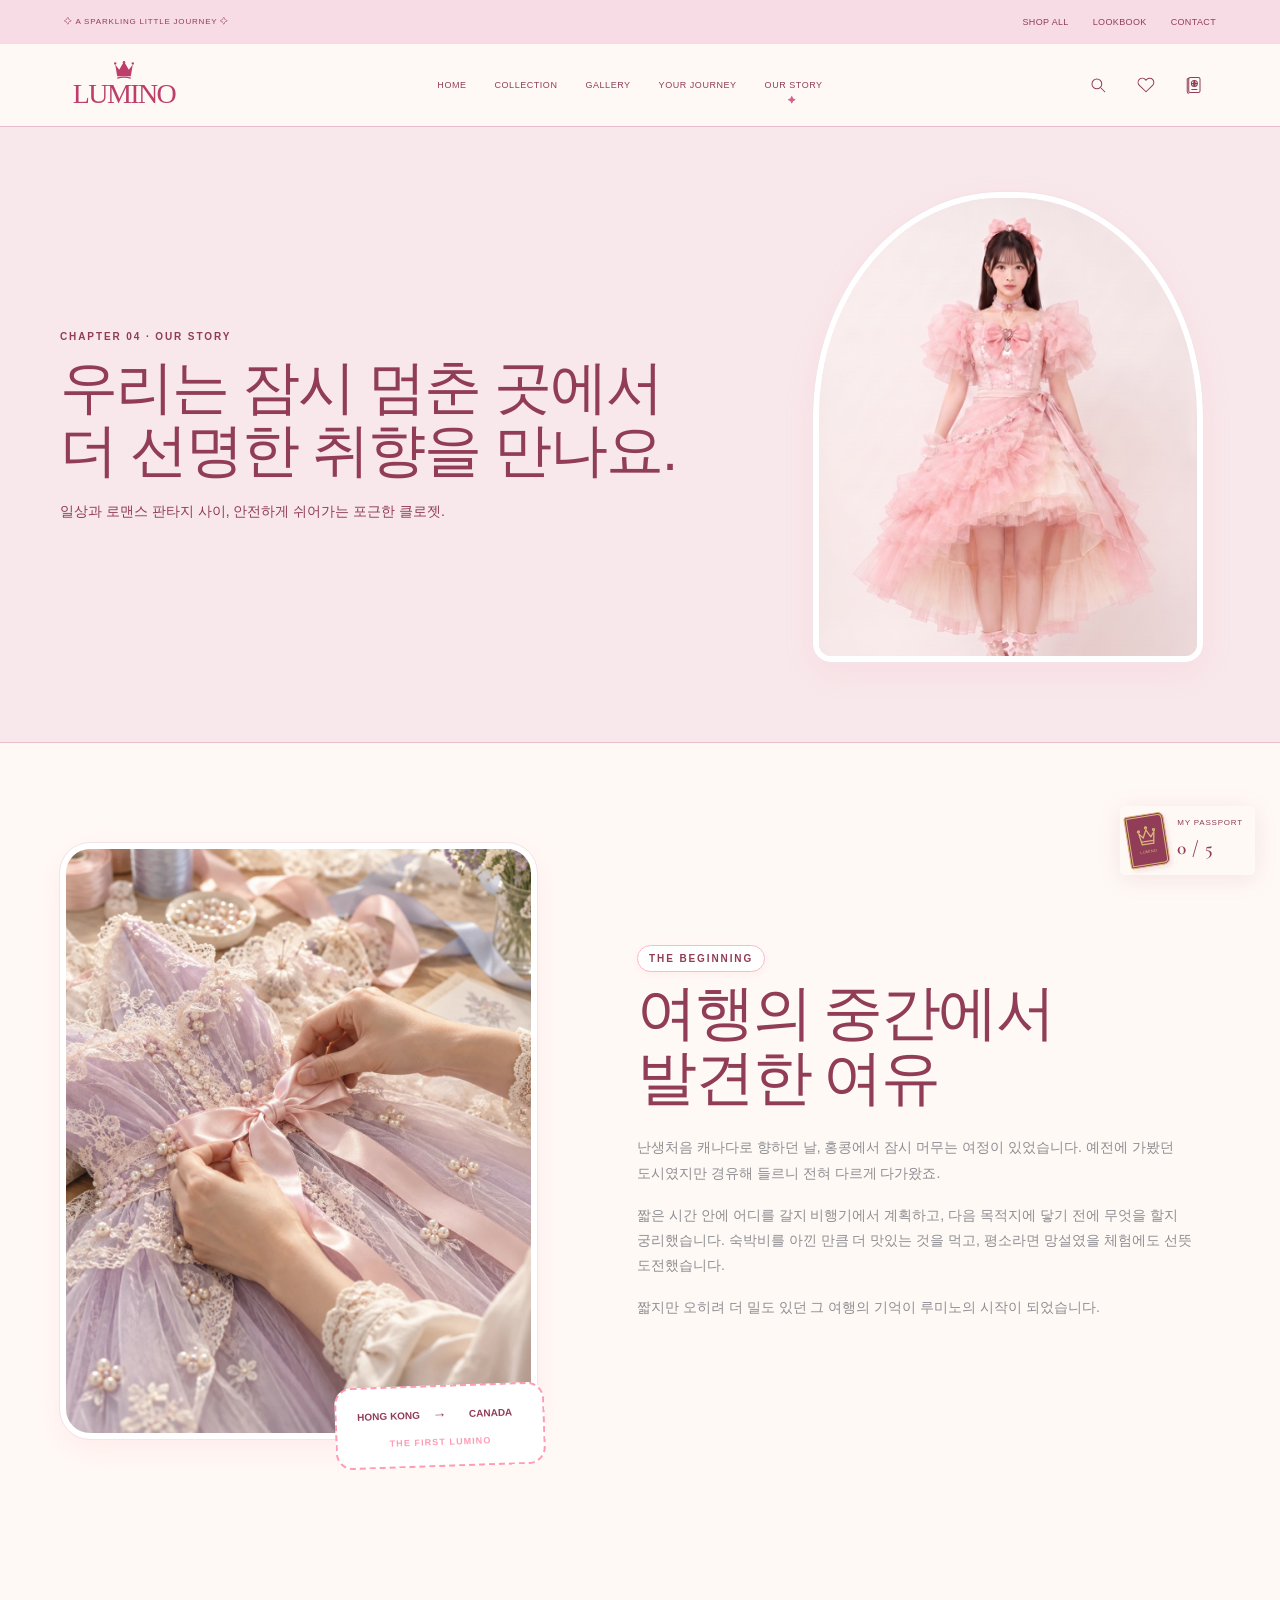
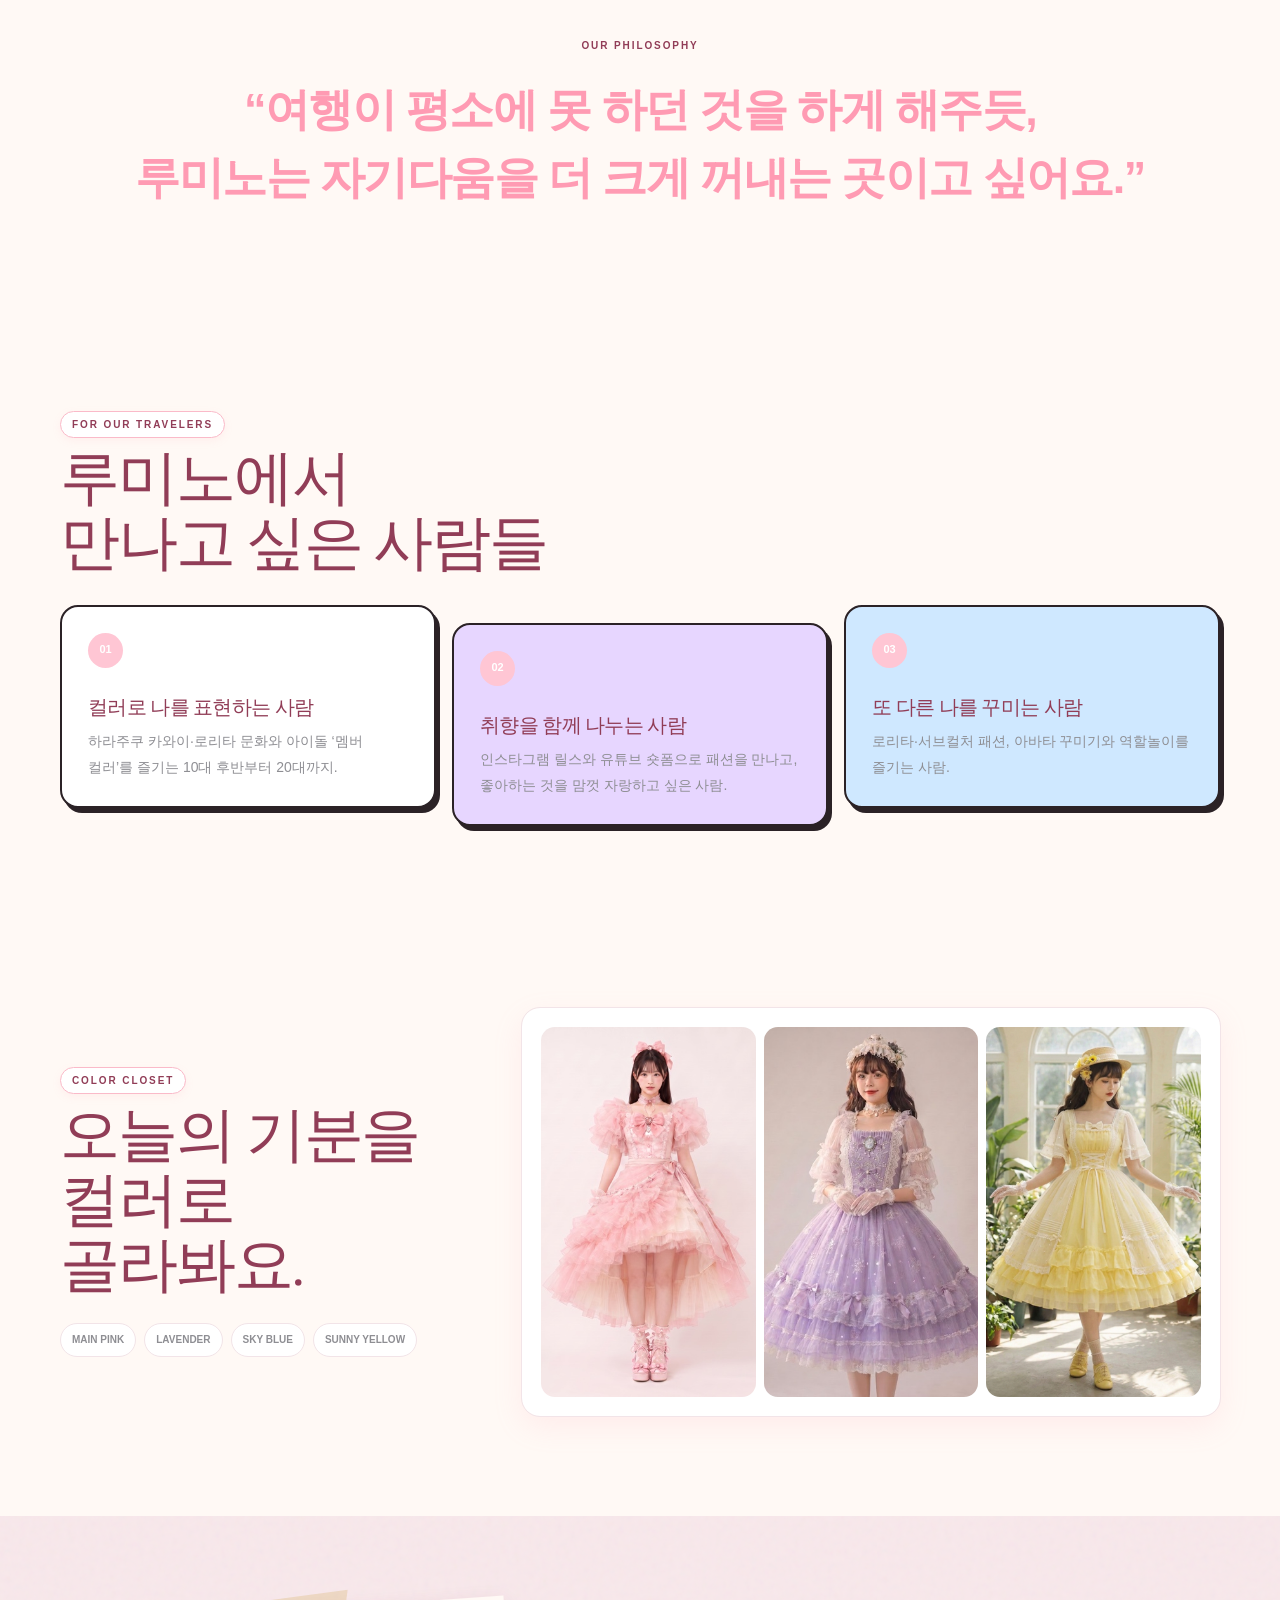
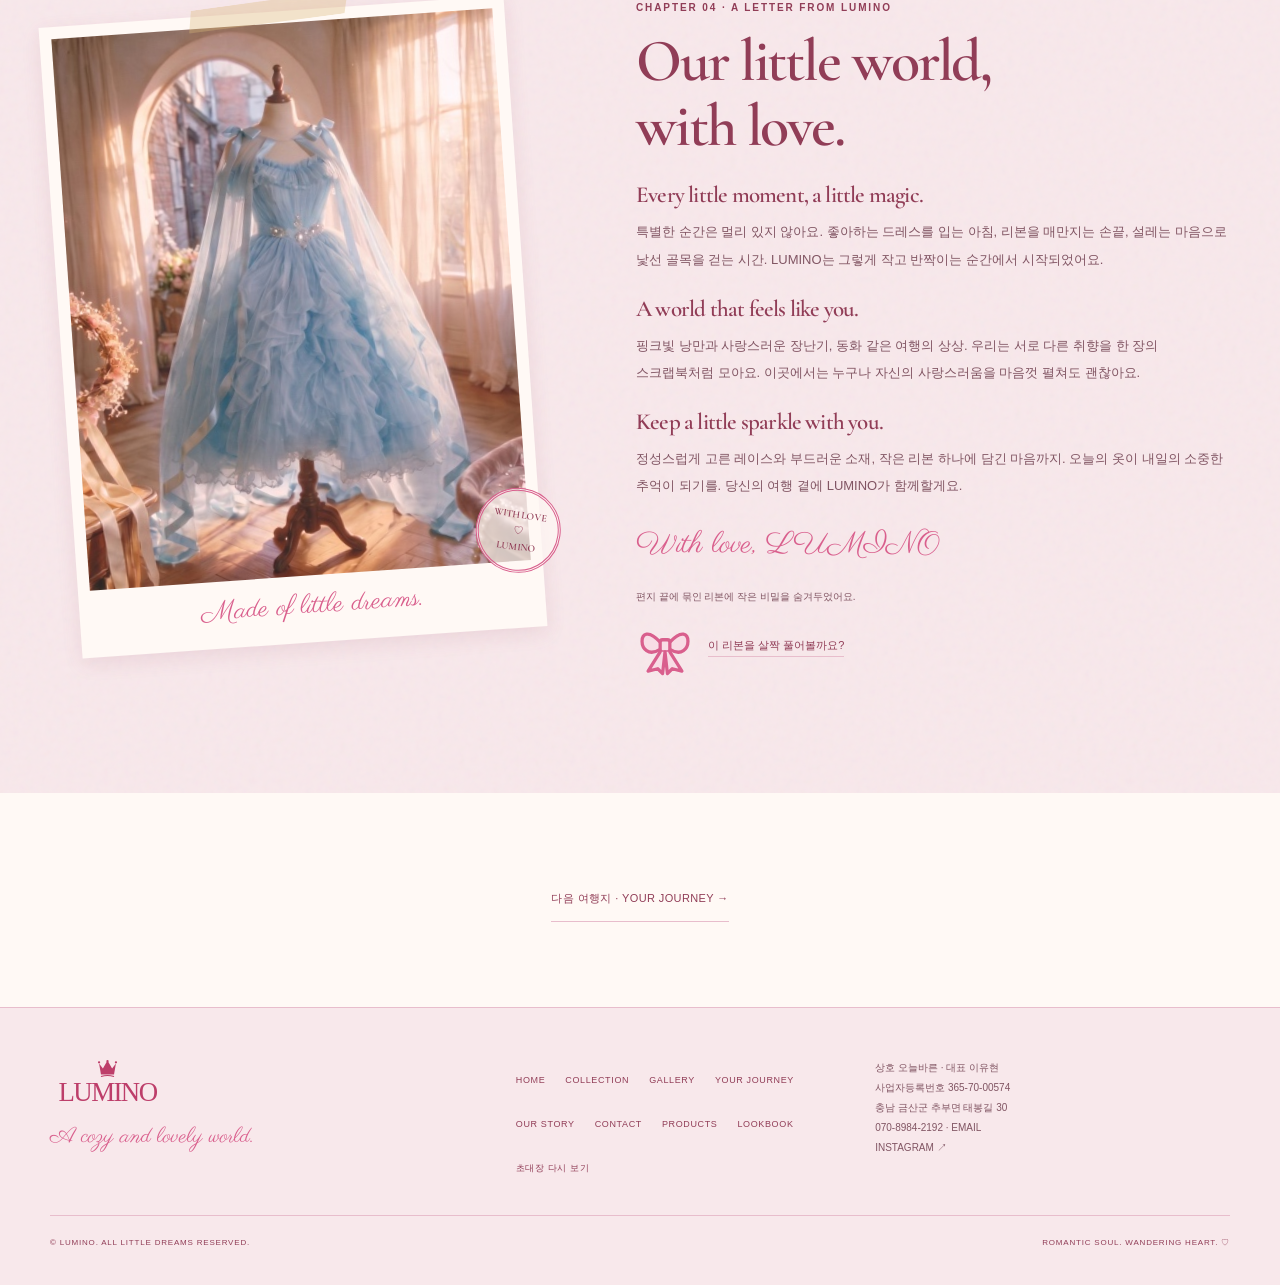
==== commit 57feeac7: "[박수훈] LUMINO 독립 페이지와 상품 동선 복구 및 초대장 개선" ====
--- a/about.html
+++ b/about.html
@@ -13,7 +13,7 @@
 
   <main id="main">
     <section class="page-head about-head">
-      <div><p class="eyebrow">OUR LITTLE JOURNEY</p><h1>우리는 잠시 멈춘 곳에서<br />더 선명한 취향을 만나요.</h1><p>일상과 로맨스 판타지 사이, 안전하게 쉬어가는 포근한 클로젯.</p></div>
+      <div><p class="eyebrow">CHAPTER 04 · OUR STORY</p><h1>우리는 잠시 멈춘 곳에서<br />더 선명한 취향을 만나요.</h1><p>일상과 로맨스 판타지 사이, 안전하게 쉬어가는 포근한 클로젯.</p></div>
       <img src="images/layover-pink-front.jpg" alt="루미노 핑크 프릴 드레스" />
     </section>
     <div class="cloud-divider" aria-hidden="true"></div>
@@ -38,6 +38,10 @@
       <div class="closet-copy"><p class="eyebrow">COLOR CLOSET</p><h2>오늘의 기분을<br />컬러로 골라봐요.</h2><div class="tags"><span>MAIN PINK</span><span>LAVENDER</span><span>SKY BLUE</span><span>SUNNY YELLOW</span></div></div>
       <div class="closet-gallery"><img src="images/layover-pink-front.jpg" alt="핑크 드레스" /><img src="images/layover-lavender.jpg" alt="라벤더 드레스" /><img src="images/layover-yellow.png" alt="옐로 드레스" /></div>
     </section>
+    <section id="story" class="story-chapter reveal" aria-labelledby="story-title">
+      <div class="chapter story-layout"><div class="story-photo"><img src="images/layover-room.jpg" alt="프릴 드레스와 리본으로 가득한 루미노의 로맨틱한 공간" loading="lazy" width="1200" height="1600"><span class="photo-tape" aria-hidden="true"></span><p class="script">Made of little dreams.</p><span class="story-postmark" aria-hidden="true">WITH LOVE<br>♡<br>LUMINO</span></div><div class="story-letter"><p class="eyebrow">CHAPTER 04 · A LETTER FROM LUMINO</p><h2 id="story-title">Our little world,<br>with love.</h2><div id="story-copy"></div><div id="story-end"><p class="script">With love, LUMINO</p><p class="ribbon-hint">편지 끝에 묶인 리본에 작은 비밀을 숨겨두었어요.</p><button class="secret-ribbon" data-action="ribbon" aria-label="편지의 숨겨진 리본 풀기"><span data-icon="bow"></span><span>이 리본을 살짝 풀어볼까요?</span></button><p id="ribbon-message" role="status"></p></div></div></div>
+    </section>
+<section class="chapter chapter-next"><a class="quiet-link" href="journey.html">다음 여행지 · YOUR JOURNEY →</a></section>
   </main>
 
   <footer class="lumino-footer" data-shared-footer></footer>
--- a/lumino.css
+++ b/lumino.css
@@ -54,18 +54,16 @@
 .passport-fab{position:fixed;right:18px;bottom:max(18px,env(safe-area-inset-bottom));z-index:60;display:flex;gap:10px;align-items:center;border:0;background:var(--cream);box-shadow:0 4px 24px var(--shadow-tint);border-radius:5px;padding:8px 12px 8px 7px;text-align:left}.mini-passport{width:40px;height:53px;background:var(--burgundy);border:3px double var(--gold);border-radius:3px 6px 6px 3px;display:flex;flex-direction:column;align-items:center;justify-content:center;transform:rotate(-9deg);color:var(--gold);box-shadow:2px 3px 4px var(--shadow-tint)}.mini-passport .icon{width:23px;height:23px}.mini-passport small{font-size:4px;letter-spacing:.06em}.passport-fab>span:last-child{display:flex;flex-direction:column;font-size:8px;letter-spacing:.1em}.passport-fab strong{font-family:var(--font-serif);font-size:19px;font-weight:500}.passport-fab.new-stamp{animation:passport-shake .5s ease-in-out}
 .l-dialog{position:fixed;inset:0;width:min(880px,calc(100% - 30px));max-height:90dvh;margin:auto;padding:35px 22px;border:1px solid var(--rose-line);background:var(--cream);color:var(--burgundy);box-shadow:0 15px 80px var(--modal-shadow);overflow:auto;border-radius:3px;overscroll-behavior:contain}.l-dialog::backdrop{background:var(--modal-shadow);backdrop-filter:blur(7px)}.l-dialog[open]{animation:dialog-appear .3s ease-out}.l-dialog:not([open]){display:none}.l-dialog .dialog-close{position:absolute;right:8px;top:8px;z-index:5;background:var(--cream);border:1px solid var(--rose-line)}.dialog-heading{margin:0 35px 24px 0}.dialog-heading h2{font-size:38px;margin:8px 0}.dialog-heading p{font-size:12px;color:var(--muted-rose)}body:has(.l-dialog[open]){overflow:hidden}.detail-layout{display:grid;gap:25px}.detail-picture img{width:100%;max-height:58dvh;object-fit:contain;background:var(--pink-paper)}.detail-copy h2{font-size:42px;margin:10px 0 15px}.detail-copy>p:not(.eyebrow){font-size:13px;color:var(--muted-rose);line-height:1.9;margin-bottom:22px}.detail-copy .l-btn{margin:5px 4px}.detail-copy .detail-hint{font-size:10px!important;margin-top:18px}.detail-thumbnails{display:flex;gap:10px;margin-top:10px}.detail-thumbnails button{border:1px solid var(--rose-line);padding:3px;background:var(--cream);width:60px;min-height:70px}.detail-thumbnails img{width:100%;height:70px;object-fit:cover}
 .passport-dialog{width:100%;max-height:88dvh;inset:auto 0 0;margin:0;border-radius:22px 22px 0 0;padding:32px 20px 25px}.passport-dialog::before{content:'';width:35px;height:4px;background:var(--rose-line);border-radius:3px;position:absolute;left:calc(50% - 17px);top:10px}.passport-book{display:grid;border:1px solid var(--rose-line);box-shadow:5px 5px 0 var(--pink);background:var(--paper)}.passport-page{padding:25px 20px;text-align:center;position:relative}.passport-page h2{font-size:27px;margin:10px 0}.passport-page>.script{font-size:24px}.passport-left{background:var(--pink-paper);border-bottom:1px solid var(--rose-line)}.passport-left .passport-crest{width:46px;height:46px;margin:10px auto 0;display:block;color:var(--gold-ink)}.passport-left .traveler-label{display:block;font-size:9px;letter-spacing:.1em;margin-top:15px}.traveler-input{border:0;border-bottom:1px solid var(--rose-line);background:transparent;padding:10px;width:100%;max-width:240px;color:var(--burgundy);text-align:center;font-family:var(--font-serif);font-size:22px;min-height:44px}.passport-left .passport-small{font-size:9px;margin-top:15px;color:var(--muted-rose)}.passport-stamps{display:grid;grid-template-columns:repeat(3,1fr);gap:18px 7px;margin:20px auto;max-width:360px}.passport-stamp-button{display:flex;flex-direction:column;align-items:center;gap:8px;background:transparent;border:0;padding:0;min-height:110px}.passport-stamp-button>small{font-size:8px;line-height:1.2;min-height:16px}.passport-stamps .stamp{width:80px;height:80px}.passport-stamps .stamp-orbit{font-size:4px;top:9px}.passport-stamps .stamp .icon{width:28px;height:28px}.passport-stamps .stamp strong{font-size:11px}.passport-guide{font-size:11px;text-align:left;padding:15px;border:1px dashed var(--rose-line);background:var(--cream)}.passport-guide p{margin-bottom:10px}.passport-progress-label{display:flex;justify-content:space-between;font-size:8px;letter-spacing:.05em;margin:25px 0 8px}.journey-progress{appearance:none;width:100%;height:7px;border:0;display:block;border-radius:10px;overflow:hidden;background:var(--pink)}.journey-progress::-webkit-progress-bar{background:var(--pink)}.journey-progress::-webkit-progress-value{background:var(--rose);border-radius:10px}.journey-progress::-moz-progress-bar{background:var(--rose)}.remaining-copy{font-size:10px;margin:9px 0 20px;color:var(--muted-rose)}
-.intro-dialog{width:100%;height:100dvh;max-height:100dvh;max-width:none;border:0;border-radius:0;background:radial-gradient(ellipse at 50% 50%,var(--cream) 20%,var(--pink) 100%);padding:0;overflow:hidden}.intro-scene{min-height:100%;display:flex;flex-direction:column;align-items:center;justify-content:center;position:relative;padding:50px 20px}.intro-scene::before{content:'✧';position:absolute;font:200px var(--font-serif);left:3%;top:5%;color:var(--cream);transform:rotate(10deg)}.intro-scene::after{content:'✧';position:absolute;font:170px var(--font-serif);right:5%;bottom:7%;color:var(--cream)}.intro-eyebrow{position:absolute;top:40px;font-size:9px;letter-spacing:.2em}.envelope{width:min(430px,90vw);height:280px;margin:50px 0 35px;position:relative;perspective:1000px;filter:drop-shadow(0 20px 30px var(--shadow-tint));transform:rotate(-5deg)}.envelope-back{position:absolute;inset:0;background:var(--rose);border-radius:5px}.invitation-letter{position:absolute;inset:15px 18px;background:var(--paper);border:5px double var(--rose-line);text-align:center;padding:25px 10px;transition:transform 1.5s .8s ease,opacity 1s;z-index:2}.invitation-letter .icon{width:24px;height:24px;color:var(--logo-rose)}.invitation-letter p{font-size:8px;letter-spacing:.12em;margin:3px 0}.invitation-letter h2{font-family:var(--font-serif);font-size:45px;color:var(--logo-rose);margin:5px 0}.invitation-letter .script{font-size:18px;letter-spacing:0;margin-top:8px}.envelope-front{position:absolute;inset:0;background:linear-gradient(35deg,var(--pink) 25%,var(--rose-line) 75%);clip-path:polygon(0 0,50% 62%,100% 0,100% 100%,0 100%);z-index:3;border-radius:5px}.envelope-flap{position:absolute;top:0;left:0;right:0;height:62%;background:linear-gradient(var(--rose-line),var(--pink));clip-path:polygon(0 0,100% 0,50% 100%);transform-origin:top;transition:transform 1.3s .4s;z-index:4}.ribbon-band{position:absolute;top:50%;left:0;right:0;height:43px;background:linear-gradient(var(--rose-line),var(--pink),var(--rose),var(--pink));z-index:5;box-shadow:0 2px 6px var(--shadow-tint);transition:transform 1s,opacity .8s}.envelope-bow{position:absolute;top:calc(50% - 47px);left:calc(50% - 64px);color:var(--rose);z-index:6;transition:transform 1s,opacity .8s}.envelope-bow .icon{width:128px;height:128px;fill:var(--pink);stroke-width:.8;filter:drop-shadow(0 4px 3px var(--shadow-tint))}.envelope-seal{position:absolute;top:calc(50% - 1px);left:calc(50% - 20px);width:40px;height:40px;border-radius:50%;background:var(--burgundy);border:4px double var(--gold);color:var(--gold);z-index:7;display:grid;place-items:center;transition:opacity .8s,transform 1s}.envelope-seal .icon{width:23px;height:23px}.envelope-hit{position:absolute;inset:0;border:0;background:none;z-index:8;cursor:pointer}.envelope:hover .envelope-bow{animation:ribbon-wiggle .7s ease-in-out}.intro-opening .ribbon-band{transform:translateX(-100%);opacity:0}.intro-opening .envelope-bow{transform:translateX(120px) rotate(40deg);opacity:0}.intro-opening .envelope-seal{transform:translateY(80px);opacity:0}.intro-opening .envelope-flap{transform:rotateX(180deg);z-index:1}.intro-opening .invitation-letter{transform:translateY(-110px);z-index:4}.intro-opening .envelope{animation:envelope-reveal 4.5s ease forwards}.intro-note{font-family:var(--font-script);font-size:26px;margin-top:22px;color:var(--rose);text-align:center}.skip-intro{position:absolute;right:25px;bottom:25px;z-index:5;min-height:44px;padding:10px 18px;background:transparent;border:1px solid var(--rose-line);border-radius:25px;font-size:10px;letter-spacing:.12em}.intro-particles{position:absolute;inset:0;pointer-events:none}.intro-particles i{position:absolute;left:50%;top:50%;color:var(--rose);font-style:normal;opacity:0}.intro-opening .intro-particles i{animation:heart-burst 1.8s 1.3s ease-out both}
 .toast{position:fixed;bottom:100px;left:50%;transform:translate(-50%,20px);opacity:0;pointer-events:none;z-index:200;width:max-content;max-width:calc(100% - 30px);padding:14px 20px;background:var(--cream);color:var(--burgundy);border:1px solid var(--rose-line);box-shadow:0 4px 25px var(--shadow-tint);font-size:12px;display:flex;align-items:center;gap:10px;transition:opacity .2s,transform .2s}.toast.visible{opacity:1;transform:translate(-50%,0)}.toast .icon{color:var(--rose)}.stamp-flight{position:fixed;left:calc(50% - 47px);top:45%;z-index:210;pointer-events:none;animation:stamp-land 1.7s ease-in-out forwards;filter:drop-shadow(0 7px 12px var(--shadow-tint))}.stamp-flight::before,.stamp-flight::after{position:absolute;content:'✦ ♡ ✧';white-space:nowrap;color:var(--rose);font-size:25px;animation:sparkle-burst 1.4s ease-out forwards}.stamp-flight::after{transform:rotate(180deg);left:20px;top:70px}
 .completion-dialog{text-align:center;padding:50px 22px}.completion-dialog .script{font-size:32px}.completion-dialog h2{font-size:42px;margin:12px 0}.completion-dialog>p{font-size:12px}.completion-book{display:flex;justify-content:center;gap:10px;flex-wrap:wrap;background:var(--paper);border:5px double var(--rose-line);padding:25px 15px;box-shadow:4px 5px 0 var(--pink);margin:25px auto;max-width:650px}.completion-book .stamp{animation:stamp-celebrate 1.4s ease both}.completion-dialog .l-btn{margin-top:15px}.card-dialog{width:min(1000px,calc(100% - 20px))}.travel-card-canvas{display:block;width:100%;height:auto;box-shadow:0 5px 20px var(--shadow-tint);background:var(--pink-paper)}.card-actions{display:flex;justify-content:center;gap:16px;flex-wrap:wrap;margin:25px 0 5px}.card-notice{font-size:10px;color:var(--muted-rose);text-align:center;margin:18px auto 0;max-width:600px}.card-status{font-size:12px;padding:10px;text-align:center}.card-loading{min-height:180px;display:grid;place-items:center;background:var(--pink-paper)}
 .search-input{width:100%;padding:14px;border:1px solid var(--rose-line);color:var(--burgundy);background:var(--paper);font-size:14px;min-height:48px}.search-results,.favorites-list{display:grid;gap:12px;margin-top:22px}.search-result{display:flex;gap:16px;text-align:left;align-items:center;background:none;border:0;border-bottom:1px solid var(--rose-line);padding:10px 0;min-height:70px}.search-result img{width:65px;height:72px;object-fit:cover}.search-result strong{font-family:var(--font-serif);font-size:24px;font-weight:500;display:block}.search-result small{display:block;font-size:10px}.favorites-row{display:flex;gap:10px;align-items:center}.favorites-row .search-result{flex:1;min-width:0}.empty-state{font-size:13px;text-align:center;padding:40px 15px}.noscript-note{position:fixed;bottom:0;background:var(--cream);color:var(--burgundy);width:100%;padding:15px;text-align:center;z-index:400}
-@media(max-width:719px){.detail-dialog{width:100%;height:100dvh;max-height:100dvh;border-radius:0;padding:58px 22px 25px}.detail-picture img{max-height:52dvh}.hero-content .eyebrow{font-size:8px;letter-spacing:.12em}.intro-note{font-size:23px}.envelope{height:245px}.invitation-letter{padding:15px 8px}.invitation-letter h2{font-size:40px}}
+@media(max-width:719px){.detail-dialog{width:100%;height:100dvh;max-height:100dvh;border-radius:0;padding:58px 22px 25px}.detail-picture img{max-height:52dvh}.hero-content .eyebrow{font-size:8px;letter-spacing:.12em}}
 @media(min-width:720px){.header-inner{padding:12px 35px}.lumino-logo{width:120px}.lumino-logo img{height:48px}.header-tools{gap:4px}.desktop-passport{display:grid}.dream-hero{min-height:690px}.dream-scenery{object-position:center 48%}.hero-content{text-align:center;width:55%;max-width:660px;margin:0;padding:78px 10px 115px 45px}.hero-haze{background:linear-gradient(90deg,var(--cream-glow),transparent 65%)}.hero-content .brand-wordmark{font-size:clamp(90px,12vw,165px)}.hero-script{font-size:31px}.hero-crown .icon{width:48px;height:48px}.hero-description{margin-top:27px}.hero-buttons{gap:15px}.hero-bottom{justify-content:space-between;left:40px;right:40px;bottom:28px}.hero-bottom>span{display:block}.hero-postcard{display:block;position:absolute;right:28px;bottom:70px;background:var(--paper);padding:15px 20px;transform:rotate(8deg);text-align:center;border:1px solid var(--rose-line);box-shadow:0 3px 12px var(--shadow-tint)}.hero-postcard>span{font-size:6px;letter-spacing:.12em}.hero-postcard p{font-size:26px;line-height:1.1}.hero-postcard i{font-style:normal;font-size:25px}.flight-path{top:16%;right:21%;width:240px;color:var(--rose);z-index:0}.chapter{width:min(1180px,calc(100% - 80px));padding:85px 0}.section-intro{margin-bottom:40px}.chapter-map{flex-wrap:nowrap;gap:25px;max-width:900px;margin:35px auto 24px}.chapter-stop{flex:1}.chapter-stop+.chapter-stop::before{content:'··········';position:absolute;top:49px;left:-36px;color:var(--rose-line);letter-spacing:3px}.stamp{width:110px;height:110px}.stamp .icon{width:40px;height:40px}.stamp strong{font-size:15px}.stamp-orbit{font-size:5.7px;top:13px}.chapter-heading{flex-direction:row;justify-content:space-between;align-items:end;margin-bottom:35px}.chapter-script{font-size:30px;margin-bottom:5px}.editorial-collection{grid-template-columns:repeat(3,minmax(0,1fr));gap:25px;align-items:start}.collection-item:nth-child(2){margin-top:55px}.look-photo img{height:370px}.look-caption h3{font-size:30px}.look-category{font-size:8px}.chapter-footnote{margin-top:40px}.scrapbook-grid{grid-template-columns:repeat(3,minmax(0,1fr));gap:45px 35px;padding:15px}.polaroid-card{padding:12px 12px 15px}.polaroid-card img{height:245px}.polaroid-card:nth-child(3n) img{height:270px}.polaroid-caption{font-size:25px}.polaroid-category{font-size:7px}.gallery-filter{font-size:9px;padding:10px 16px}.taste-chapter{grid-template-columns:.85fr 1.15fr;gap:65px;align-items:center}.taste-paper{padding:32px}.story-layout{grid-template-columns:.9fr 1.1fr;gap:80px;align-items:center}.story-photo{margin:10px}.story-letter{padding:0}.story-paragraph p{font-size:12px}.footer-top{grid-template-columns:1.2fr .9fr 1fr;gap:40px}.lumino-footer{padding:50px 40px 35px}.passport-fab{right:25px;bottom:25px}.l-dialog{padding:40px}.detail-layout{grid-template-columns:1.05fr 1fr;align-items:center;gap:35px}.passport-dialog{width:min(850px,calc(100% - 40px));inset:0;margin:auto;max-height:90dvh;border-radius:4px;padding:35px}.passport-dialog::before{display:none}.passport-book{grid-template-columns:.8fr 1.2fr}.passport-left{border-bottom:0;border-right:1px solid var(--rose-line);display:flex;flex-direction:column;justify-content:center;align-items:center}.passport-page{padding:30px 22px}.passport-left .passport-crest{width:65px;height:65px}.passport-page h2{font-size:32px}.small-stamp{width:74px;height:74px}.small-stamp .icon{width:24px;height:24px}.small-stamp strong{font-size:10px}.small-stamp .stamp-orbit{font-size:3.6px;top:8px}.card-dialog{padding:40px}.completion-dialog{padding:50px}.completion-book{gap:20px}.toast{bottom:35px}.ticket-note{margin-top:40px}.closing-note h2{font-size:28px}}
 @media(min-width:1024px){.main-navigation{display:flex;position:static;padding:0;background:transparent;box-shadow:none;border:0;gap:20px}.main-navigation a{font-size:9px;letter-spacing:.06em;padding:15px 4px}.main-navigation a.active::after{right:calc(50% - 3px);bottom:0;font-size:8px}.mobile-menu-toggle{display:none}.header-inner{min-height:82px;padding:9px 5%}.hero-content{padding:80px 10px 105px 60px}.hero-description{font-size:13px}.hero-script{font-size:36px}.dream-hero{min-height:700px}.hero-buttons .l-btn{font-size:9px;padding:14px 18px}.look-photo img{height:440px}.story-layout{gap:100px}.chapter-stop small{font-size:10px}.chapter-stop{font-size:12px}.chapter-map{gap:40px}.hero-postcard{right:45px;bottom:100px;padding:20px 25px}.hero-postcard p{font-size:30px}.story-paragraph p{font-size:13px}}
 @media(min-width:1440px){.dream-hero{min-height:780px}.hero-content{padding-top:110px;margin-left:3%;max-width:710px}.hero-content .brand-wordmark{font-size:175px}.hero-script{font-size:40px}.look-photo img{height:475px}}
 @keyframes ribbon-wiggle{0%,100%{rotate:0deg}30%{rotate:-6deg}70%{rotate:6deg}}
 @keyframes plane-flight{0%,100%{transform:translate(0,0)}50%{transform:translate(-60px,30px)}}
 @keyframes dialog-appear{from{opacity:0;translate:0 20px}to{opacity:1;translate:0 0}}
-@keyframes envelope-reveal{0%,65%{opacity:1}100%{opacity:0;transform:rotate(0) scale(1.18)}}
 @keyframes heart-burst{0%{opacity:0;transform:translate(0,0) scale(.3)}20%{opacity:1}100%{opacity:0;transform:translate(var(--burst-x),var(--burst-y)) scale(1.3)}}
 @keyframes stamp-land{0%{opacity:0;transform:scale(2.5) rotate(30deg)}22%{opacity:1;transform:scale(.9) rotate(-8deg)}30%{transform:scale(1.05)}62%{opacity:1;transform:scale(1) rotate(-8deg)}100%{opacity:0;left:calc(100% - 100px);top:calc(100% - 90px);transform:scale(.3) rotate(18deg)}}
 @keyframes sparkle-burst{0%,20%{opacity:0}35%{opacity:1}100%{opacity:0;translate:-40px -45px;scale:1.8}}
@@ -80,11 +78,6 @@
 @media(min-width:720px){.toast[popover]{bottom:35px}}
 .legacy-page .page-head{padding-top:65px}.legacy-page .page-head h1{font-family:var(--font-main);font-weight:500;font-size:clamp(30px,5vw,58px)}.legacy-page .btn{background:var(--burgundy);border:1px solid var(--burgundy);box-shadow:none;font-weight:500}.legacy-page .card{border-color:var(--rose-line);box-shadow:none}.legacy-page .collection-note{background:var(--pink-paper)}
 
-.envelope-brand{position:absolute;top:27px;left:0;right:0;text-align:center;z-index:5;font:36px var(--font-serif);letter-spacing:-2px;color:var(--logo-rose);transition:opacity .6s}
-.envelope-address{position:absolute;left:0;right:0;bottom:27px;text-align:center;z-index:5;font-size:8px;letter-spacing:.13em;color:var(--burgundy);transition:opacity .6s}
-.intro-opening .envelope-brand,.intro-opening .envelope-address{opacity:0}
-.envelope-bow::before,.envelope-bow::after{content:'';position:absolute;top:26px;width:55px;height:46px;border-radius:65% 25% 40% 15%;background:linear-gradient(135deg,var(--cream),var(--pink),var(--rose),var(--pink));box-shadow:inset 0 1px 3px var(--cream),0 3px 5px var(--shadow-tint)}
-.envelope-bow::before{left:9px;transform:rotate(25deg)}.envelope-bow::after{right:9px;transform:scaleX(-1) rotate(25deg)}
 /* 세로 화면에서는 문구 아래로 화보를 내려 모델 얼굴과 버튼이 겹치지 않게 합니다. */
 @media(max-width:719px){
   .dream-hero{min-height:910px;background:var(--cream)}
@@ -110,11 +103,81 @@
 @media(max-width:719px){.hero-haze{background:linear-gradient(180deg,var(--cream) 38%,var(--cream-glow) 46%,transparent 65%,transparent 90%,var(--cream-glow))}.passport-left h2 br{display:inline}.passport-left h2 br::after{content:''}}
 
 .flight-path>svg{overflow:visible}
-.envelope::after{content:'✦';position:absolute;left:-20px;top:40px;z-index:8;font-size:27px;color:var(--rose);opacity:0;pointer-events:none}
-.envelope:hover::after{animation:invitation-twinkle 1.2s ease-in-out infinite}
-@keyframes invitation-twinkle{0%,100%{opacity:0;scale:.6}50%{opacity:1;scale:1.1}}
 
 /* 초대장 재생은 여행 기록을 초기화하지 않습니다. */
 .hero-invitation{margin-top:12px}.invitation-replay{margin-top:12px;flex-shrink:0}
 .footer-navigation button{border:0;padding:0;background:none;color:inherit;font-family:inherit}
-.intro-scene::before,.intro-scene::after{pointer-events:none}
+
+/* 사진 속 편지 위에 실제 HTML 문구와 버튼을 배치합니다. */
+.sr-only{position:absolute;width:1px;height:1px;padding:0;margin:-1px;overflow:hidden;clip-path:inset(50%);white-space:nowrap;border:0}
+.l-dialog.intro-dialog{width:100%;height:100dvh;max-height:100dvh;max-width:none;margin:0;padding:0;border:0;border-radius:0;background:var(--pink-paper);overflow:hidden;isolation:isolate}
+.invitation-ambient{position:absolute;inset:-35px;z-index:-1;overflow:hidden;background:var(--pink-paper)}
+.invitation-ambient img{width:100%;height:100%;object-fit:cover;filter:blur(24px);opacity:.65}
+.invitation-ambient::after{content:'';position:absolute;inset:0;background:color-mix(in srgb,var(--pink-paper) 25%,transparent)}
+.invitation-theatre{height:100%;display:flex;flex-direction:column;align-items:center;justify-content:center;position:relative}
+.invitation-stage{position:relative;flex:none;width:min(145vw,calc(100dvh - 140px),1000px);aspect-ratio:1;container-type:inline-size;isolation:isolate;filter:drop-shadow(0 10px 30px var(--shadow-tint))}
+.invitation-frame{position:absolute;inset:0;width:100%;height:100%;object-fit:contain;pointer-events:none;mask-image:linear-gradient(90deg,transparent,black 4%,black 96%,transparent),linear-gradient(0deg,transparent,black 4%,black 96%,transparent);mask-composite:intersect}
+.frame-closed{z-index:0}.frame-untied{z-index:1;opacity:0}.frame-open{z-index:2;opacity:0}
+.invitation-cover-logo{position:absolute;z-index:3;top:21%;left:34%;width:32%;display:flex;flex-direction:column;align-items:center;color:var(--logo-rose);pointer-events:none;text-shadow:0 1px 0 var(--pink)}
+.invitation-cover-logo .icon{width:4cqw;height:4cqw;fill:var(--logo-rose);stroke:var(--pink)}
+.invitation-cover-logo span{font:500 6.6cqw/.9 var(--font-serif);letter-spacing:-.07em}
+.invitation-address{position:absolute;z-index:3;top:59.4%;left:28%;width:44%;text-align:center;pointer-events:none;color:var(--logo-rose)}
+.invitation-address p{font:500 max(8px,1.25cqw)/1.4 var(--font-serif);letter-spacing:.1em}
+.invitation-address h2{font:500 4.6cqw/1.05 var(--font-serif);margin-top:1cqw;letter-spacing:-.02em}
+.lumino-site .invitation-open-button{position:absolute;z-index:5;top:70%;left:30%;width:40%;min-height:44px;padding:1.2cqw .6cqw;gap:1.2cqw;font:500 max(9px,1.35cqw)/1.2 var(--font-serif);letter-spacing:.025em;border-color:var(--cream);background:var(--logo-rose);box-shadow:0 0 0 2px var(--rose-line),0 4px 12px var(--shadow-tint)}
+.invitation-open-button span{font-size:1.5em}.invitation-open-button:hover{background:var(--burgundy)}
+.lumino-site .invitation-ribbon-hit{position:absolute;z-index:4;top:32%;left:19%;width:62%;height:26%;border:0;background:transparent;border-radius:20%;cursor:pointer;opacity:1}
+.ribbon-glint{position:absolute;left:25%;top:25%;font:5cqw serif;color:var(--cream);opacity:0;text-shadow:0 0 10px var(--cream);pointer-events:none}
+.invitation-stage:has(.invitation-ribbon-hit:hover) .frame-closed{animation:satin-breathe 1.4s ease-in-out infinite}
+.invitation-ribbon-hit:hover .ribbon-glint,.invitation-ribbon-hit:focus-visible .ribbon-glint{animation:invitation-glint 1.2s ease-in-out infinite}
+.invitation-letter-copy{position:absolute;z-index:3;left:32%;width:36%;top:18%;text-align:center;color:var(--logo-rose);opacity:0;pointer-events:none}
+.invitation-letter-copy>.icon{width:4.4cqw;height:4.4cqw;fill:var(--logo-rose);stroke:var(--paper);margin:0 auto 1.5cqw}
+.invitation-letter-copy>p:not(.script){font:500 1.4cqw/1.6 var(--font-serif);letter-spacing:.055em}
+.invitation-letter-copy h2{font:500 7cqw/1 var(--font-serif);margin:1.2cqw 0;letter-spacing:-.055em}
+.invitation-rule{display:flex;align-items:center;gap:1cqw;margin:1.5cqw 4cqw;font-size:2cqw}.invitation-rule::before,.invitation-rule::after{content:'';height:1px;flex:1;background:var(--rose-line)}
+.invitation-letter-copy .script{font-size:2.7cqw;line-height:1.4;color:var(--logo-rose);transform:rotate(-4deg);margin-top:1.2cqw}
+.invitation-letter-copy .invitation-welcome{font-family:var(--font-main)!important;font-size:max(9px,1.1cqw)!important;margin-top:2.6cqw;color:var(--burgundy)}
+.invitation-eyebrow{position:absolute;top:max(18px,env(safe-area-inset-top));z-index:6;padding:7px 16px;background:var(--cream-glow);border:1px solid var(--rose-line);font-size:8px;letter-spacing:.16em;text-align:center}
+.invitation-caption{position:absolute;bottom:84px;z-index:6;font-size:10px;padding:8px 14px;background:var(--cream-glow);text-align:center;max-width:calc(100% - 28px);border-radius:2px}
+.skip-intro{position:absolute;z-index:10;right:20px;bottom:max(22px,env(safe-area-inset-bottom));min-height:44px;min-width:135px;padding:10px 18px;background:var(--cream);border:1px solid var(--rose-line);border-radius:25px;font-size:10px;letter-spacing:.08em;box-shadow:0 4px 15px var(--shadow-tint);display:flex;align-items:center;justify-content:center;gap:16px}
+.invitation-sparks{position:absolute;inset:0;z-index:8;pointer-events:none}.invitation-sparks i{position:absolute;left:50%;top:45%;font-style:normal;font-size:22px;color:var(--cream);text-shadow:0 0 8px var(--rose);opacity:0}
+.intro-opening .frame-untied{animation:invitation-untie 1.5s ease both}
+.intro-opening .frame-open{animation:invitation-unfold 1.4s 1.1s ease both}
+.intro-opening .invitation-cover-logo,.intro-opening .invitation-address,.intro-opening .invitation-open-button,.intro-opening .invitation-caption{transition:opacity .45s;opacity:0;pointer-events:none}
+.intro-opening .invitation-ribbon-hit{pointer-events:none}
+.lumino-site .intro-opening .invitation-open-button:disabled{opacity:0}
+.intro-opening .invitation-letter-copy{animation:invitation-letter-rise 1.2s 1.5s ease both}
+.intro-opening .invitation-sparks i{animation:heart-burst 1.8s calc(1.7s + var(--i)*.035s) ease-out both}
+.intro-opening .invitation-stage{animation:invitation-depart 5s ease both}
+@keyframes satin-breathe{50%{scale:1.008;rotate:.25deg}}
+@keyframes invitation-glint{0%,100%{opacity:0;scale:.6}50%{opacity:1;scale:1.1}}
+@keyframes invitation-untie{0%{opacity:0}45%,100%{opacity:1}}
+@keyframes invitation-unfold{from{opacity:0;clip-path:inset(16% 0 0)}to{opacity:1;clip-path:inset(0)}}
+@keyframes invitation-letter-rise{from{opacity:0;translate:0 7cqw}to{opacity:1;translate:0 0}}
+@keyframes invitation-depart{0%,82%{opacity:1;scale:1}100%{opacity:0;scale:1.04}}
+@media(min-width:720px){.invitation-stage{width:min(94vw,calc(100dvh + 16px),1100px)}.invitation-eyebrow{left:30px;top:25px}.invitation-caption{bottom:24px;font-size:11px}.skip-intro{right:30px;bottom:24px}}
+@media(max-height:500px) and (orientation:landscape){.invitation-stage{width:105dvh}.invitation-eyebrow,.invitation-caption{display:none}.invitation-open-button{top:69%}}
+
+/* 독립 페이지의 메뉴와 기존 상품·룩북·문의 동선 */
+.announcement{height:auto;min-height:30px;justify-content:space-between;padding:0 18px;gap:8px}
+.announcement-motto{font-size:7px;letter-spacing:.1em}.service-navigation{display:flex;gap:12px;flex-shrink:0}.service-navigation a{font-size:8px;letter-spacing:.04em;min-height:44px;display:flex;align-items:center}
+.breadcrumb{max-width:1180px;margin:auto;padding:18px 20px 0;font-size:9px;letter-spacing:.1em;display:flex;align-items:center;gap:12px}.breadcrumb a{min-height:44px;display:flex;align-items:center}
+.chapter-page h1{font-size:clamp(43px,7vw,76px);margin:15px 0;line-height:1.05}.chapter-page .gallery-chapter{border-top:0}.chapter-page:has(#gallery){background:var(--pink-paper)}
+.chapter-next{text-align:center;display:flex;gap:25px;flex-wrap:wrap;align-items:center;justify-content:center}.chapter-next>.script{width:100%}
+.collection-page-links{display:flex;align-items:center;gap:22px;flex-wrap:wrap;margin-top:27px}.collection-page-links .l-btn{min-width:150px}
+.lumino-site .page-head{background:var(--pink-paper);border-bottom:1px solid var(--rose-line);min-height:380px;overflow:hidden}
+.lumino-site .page-head::after,.lumino-site .cloud-divider{display:none}.lumino-site .page-head p:not(.eyebrow){color:var(--burgundy)}
+.lumino-site .products-head h1{font-family:var(--font-serif);font-size:clamp(55px,8vw,92px);line-height:.95;font-weight:400}
+.lumino-site .dress-fan img{border:8px solid var(--cream);box-shadow:0 6px 20px var(--shadow-tint)}
+.product-list-section{scroll-margin-top:140px}.product-list-section .section-heading h2{font-family:var(--font-main);font-size:30px;letter-spacing:-.04em;font-weight:500}
+.shop-toolbar{display:flex;align-items:center;justify-content:space-between;gap:15px;flex-wrap:wrap;margin:26px 0 12px}.shop-toolbar .gallery-filters{justify-content:flex-start;margin:0}.shop-search{font-size:10px;display:flex;align-items:center;gap:12px}.shop-search input{border:0;border-bottom:1px solid var(--rose-line);background:transparent;padding:10px;min-height:44px;width:200px;color:var(--burgundy);font-size:12px}.shop-count{font-size:9px;letter-spacing:.13em;color:var(--muted-rose);margin-bottom:22px}
+.product-list-section .card{border:0;padding:0;border-radius:0;background:transparent;box-shadow:none;overflow:visible}.product-list-section .card:hover{transform:translateY(-4px);box-shadow:none}.product-list-section .card-img{border:1px solid var(--rose-line);border-radius:0;padding:7px;background:var(--paper);aspect-ratio:3/4;overflow:hidden}.product-list-section .card-img img{width:100%;height:100%;object-fit:cover;border-radius:0}.product-list-section .card h3{font-family:var(--font-main);font-size:15px;line-height:1.65;letter-spacing:-.03em;font-weight:500;margin:8px 0}.product-list-section .card .k{font-size:9px;letter-spacing:.07em;margin-top:14px}.product-list-section .card>p:not(.k){font-size:11px;line-height:1.8;color:var(--muted-rose)}.product-detail-link{display:inline-flex;align-items:center;min-height:44px;font-size:10px;border-bottom:1px solid var(--rose-line);margin-top:8px}.product-no-image{display:grid;place-items:center;height:100%;font:32px var(--font-serif)}
+.lumino-site .product-info h1{font-family:var(--font-main);font-size:clamp(25px,3.5vw,40px);font-weight:500;line-height:1.4}.product-favorite{margin-top:22px;display:flex;width:100%}.product-mission-note{font-size:11px;color:var(--muted-rose);line-height:1.8;margin:14px 0}.lumino-site .product-info .product-buy{border-radius:50px}.lumino-site .product-hero-image{border-color:var(--rose-line);box-shadow:none;border-radius:2px}
+.home-editorial{display:grid;gap:35px;align-items:center;border-top:1px solid var(--rose-line)}.home-editorial-photo{margin:10px;position:relative;padding:12px;background:var(--paper);border:1px solid var(--rose-line);transform:rotate(-3deg);box-shadow:0 8px 22px var(--shadow-tint)}.home-editorial-photo img{width:100%;height:420px;object-fit:cover;object-position:center 25%}.home-editorial h2{margin:20px 0}.home-editorial p:not(.eyebrow):not(.script){font-size:12px;line-height:2;margin:20px 0 30px;color:var(--muted-rose)}.home-editorial .quiet-link{display:flex;width:max-content;margin-top:12px}
+.home-destinations{display:grid;gap:35px;padding:40px 25px 55px;background:var(--pink-paper);border-block:1px solid var(--rose-line)}.destination-postcard{display:block;padding:12px;background:var(--paper);border:1px solid var(--rose-line);box-shadow:0 6px 18px var(--shadow-tint);transform:rotate(-2deg);transition:transform .3s}.destination-postcard:nth-child(2){transform:rotate(2deg)}.destination-postcard:hover{transform:rotate(0)}.destination-postcard>img{width:100%;height:240px;object-fit:cover}.destination-postcard>span{padding:25px 15px 15px;display:flex;align-items:center;flex-direction:column;text-align:center}.destination-postcard small{font-size:8px;letter-spacing:.1em}.destination-postcard strong{font:34px/1.1 var(--font-serif);margin:12px 0}.destination-postcard em{font-size:23px}.destination-postcard b{font-weight:400;font-size:10px;min-height:44px;display:flex;align-items:center;margin-top:10px}
+.home-directory{display:grid;gap:28px}.home-directory>a{display:flex;flex-direction:column;align-items:center;text-align:center;padding:30px;border-block:1px solid var(--rose-line);gap:10px}.home-directory span{font-size:8px;letter-spacing:.1em}.home-directory strong{font:44px var(--font-serif)}.home-directory small{font-size:11px;min-height:44px;display:flex;align-items:center}
+@media(min-width:720px){.announcement{padding:0 5%}.announcement-motto{font-size:8px}.service-navigation{gap:24px}.service-navigation a{font-size:9px}.home-editorial{grid-template-columns:1fr 1fr;gap:75px}.home-editorial-photo img{height:570px}.home-destinations{grid-template-columns:1fr 1fr;padding:70px max(50px,calc((100vw - 1180px)/2));gap:60px}.destination-postcard>img{height:350px}.home-directory{grid-template-columns:1fr 1fr;gap:40px}.product-list-section .grid{gap:30px}.breadcrumb{padding-inline:40px}.lumino-site .page-head{min-height:420px}.shop-search{margin-left:auto}}
+@media(max-width:359px){.announcement{padding:0 10px;gap:4px}.announcement-motto{font-size:6px;letter-spacing:0}.service-navigation{gap:9px}.service-navigation a{font-size:7px}.product-list-section .card h3{font-size:13px}.shop-search input{width:180px}}
+/* 기존 구매 안내 버튼도 새 브랜드 배경 위에서 읽을 수 있도록 대비를 맞춥니다. */
+.lumino-site .btn{color:var(--cream)}
+.lumino-site .btn.ghost{background:var(--cream);color:var(--burgundy);border-color:var(--rose-line)}
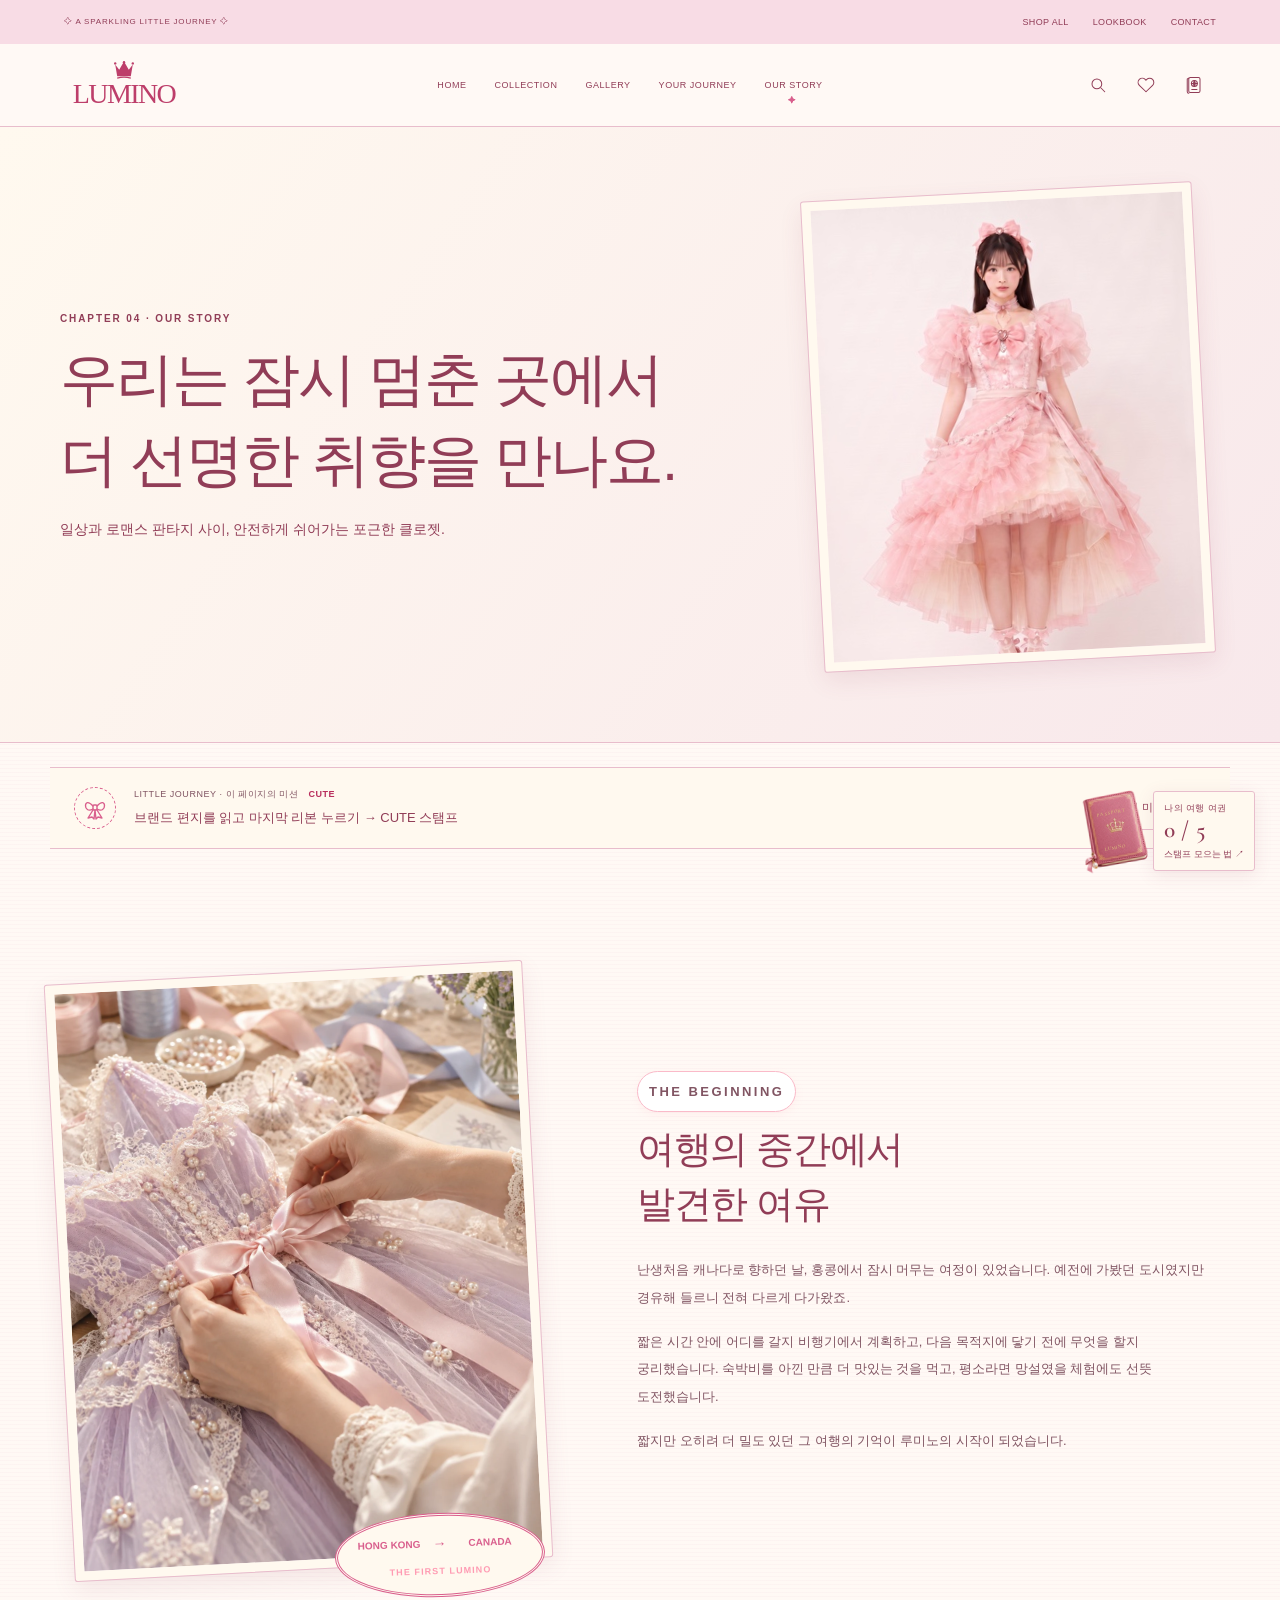
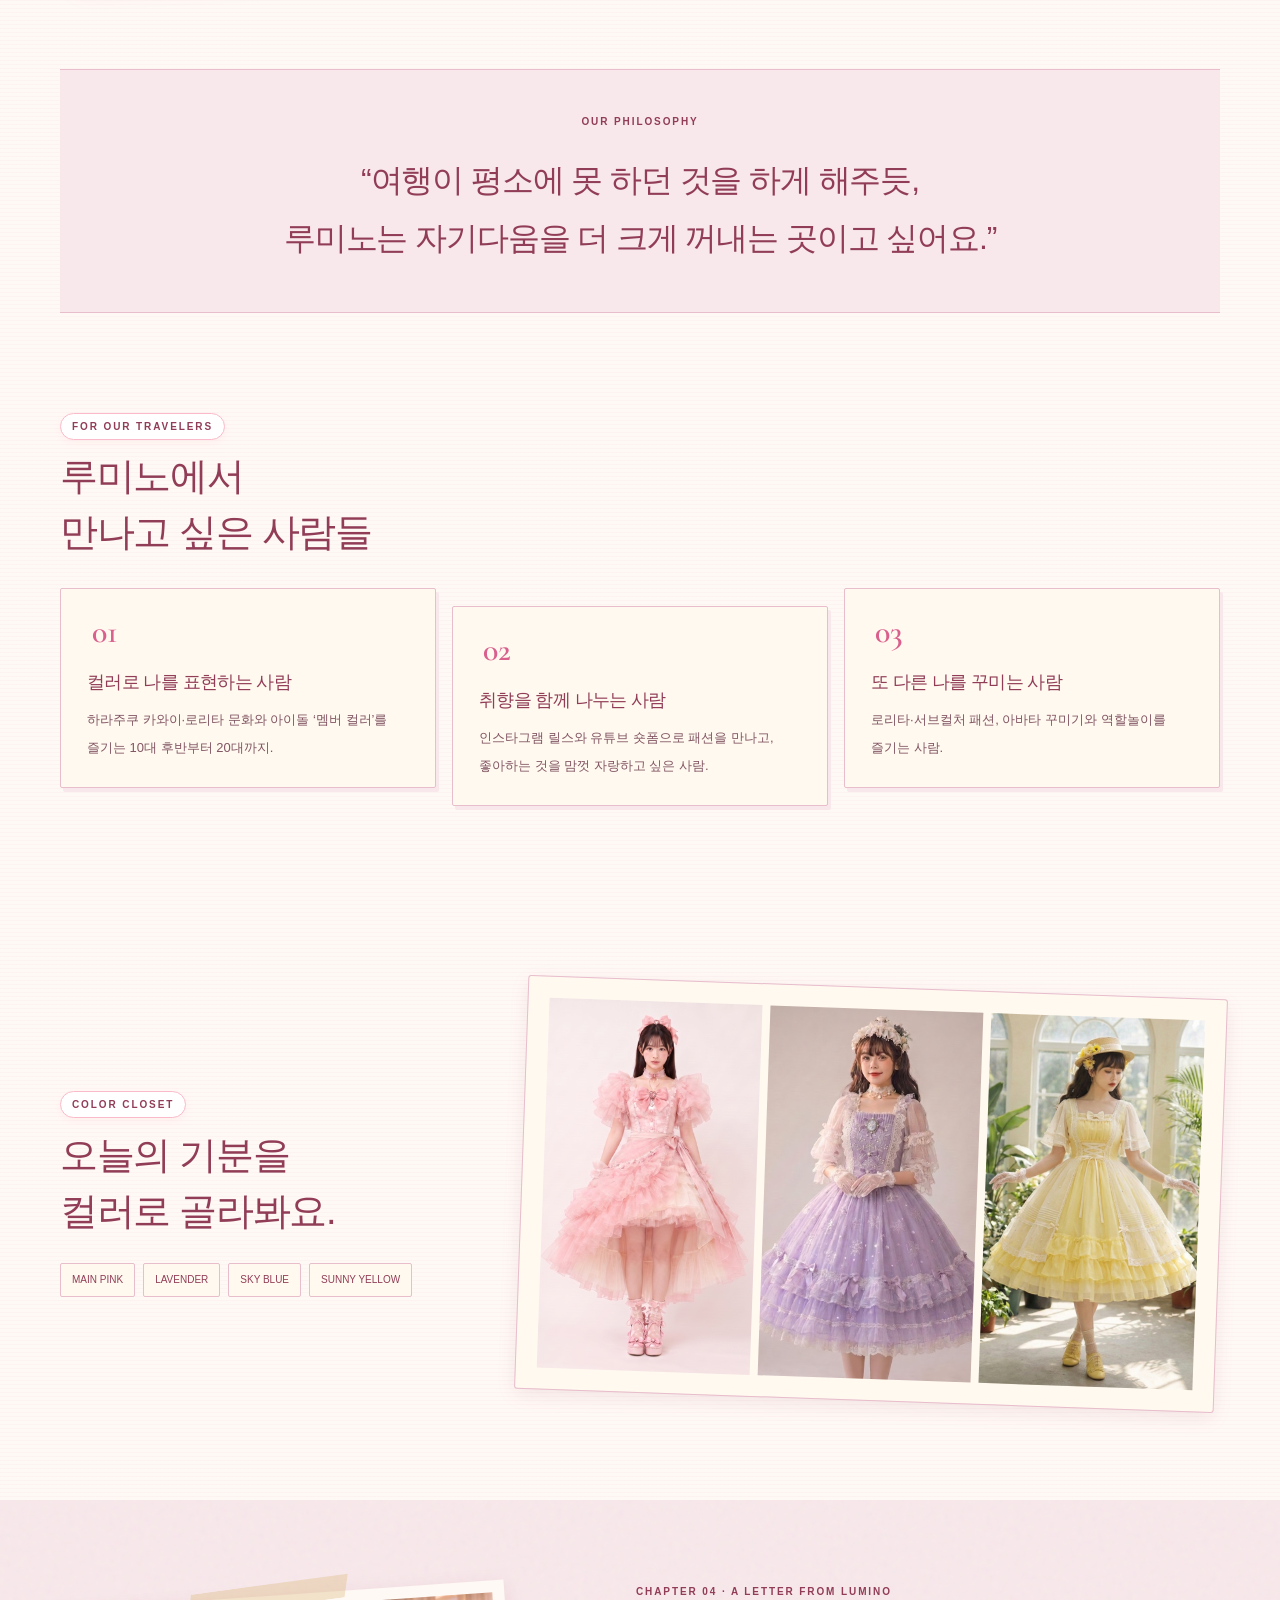
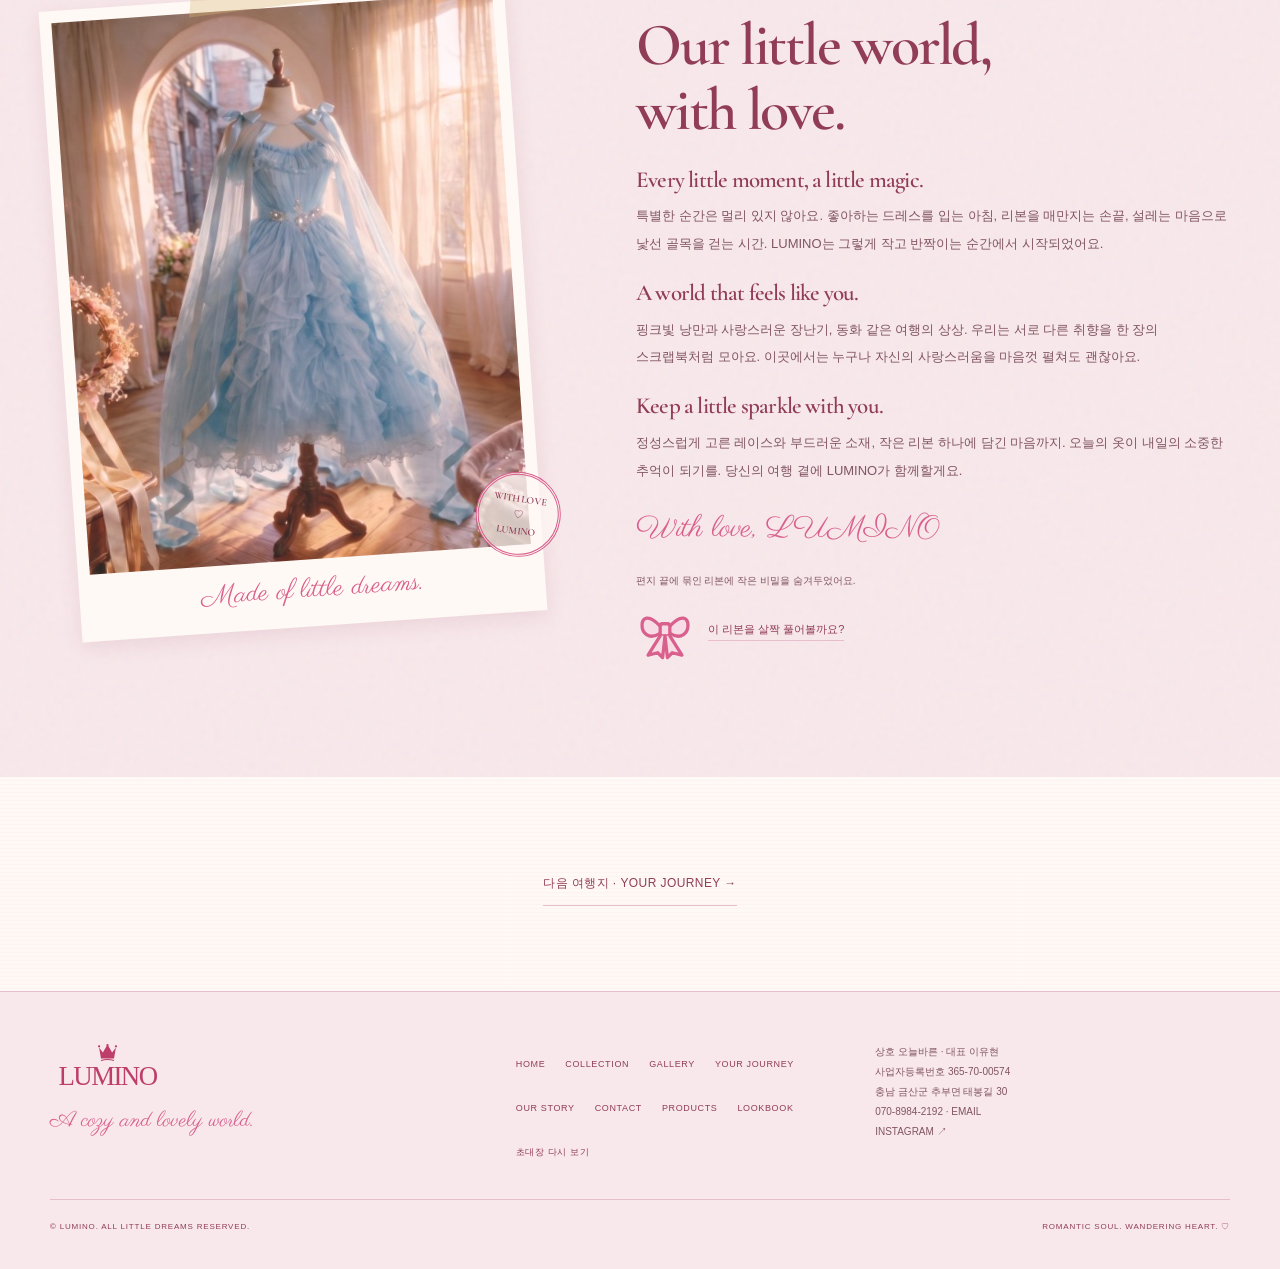
==== commit 6c28ec4f: "[박수훈] 루미노 초대장 모션과 화보 여권·미션 안내 재구성" ====
--- a/about.html
+++ b/about.html
@@ -18,6 +18,7 @@
     </section>
     <div class="cloud-divider" aria-hidden="true"></div>
 
+    <aside class="chapter-mission" data-mission="cute" aria-label="스탬프 수집 안내"></aside>
     <section class="section story-layout reveal">
       <div class="story-media"><img src="images/layover-craft-generated.webp" alt="레이스 드레스에 핑크 리본을 달고 있는 장인의 손" /><div class="story-stamp"><span>HONG KONG</span><strong>→</strong><span>CANADA</span><small>THE FIRST LUMINO</small></div></div>
       <div class="story-copy"><p class="eyebrow">THE BEGINNING</p><h2>여행의 중간에서<br />발견한 여유</h2><p>난생처음 캐나다로 향하던 날, 홍콩에서 잠시 머무는 여정이 있었습니다. 예전에 가봤던 도시였지만 경유해 들르니 전혀 다르게 다가왔죠.</p><p>짧은 시간 안에 어디를 갈지 비행기에서 계획하고, 다음 목적지에 닿기 전에 무엇을 할지 궁리했습니다. 숙박비를 아낀 만큼 더 맛있는 것을 먹고, 평소라면 망설였을 체험에도 선뜻 도전했습니다.</p><p>짧지만 오히려 더 밀도 있던 그 여행의 기억이 루미노의 시작이 되었습니다.</p></div>
--- a/lumino.css
+++ b/lumino.css
@@ -108,55 +108,59 @@
 .hero-invitation{margin-top:12px}.invitation-replay{margin-top:12px;flex-shrink:0}
 .footer-navigation button{border:0;padding:0;background:none;color:inherit;font-family:inherit}
 
-/* 사진 속 편지 위에 실제 HTML 문구와 버튼을 배치합니다. */
+/* 같은 사진 배경 위에서 리본·덮개·편지를 연속적으로 움직입니다. */
 .sr-only{position:absolute;width:1px;height:1px;padding:0;margin:-1px;overflow:hidden;clip-path:inset(50%);white-space:nowrap;border:0}
 .l-dialog.intro-dialog{width:100%;height:100dvh;max-height:100dvh;max-width:none;margin:0;padding:0;border:0;border-radius:0;background:var(--pink-paper);overflow:hidden;isolation:isolate}
 .invitation-ambient{position:absolute;inset:-35px;z-index:-1;overflow:hidden;background:var(--pink-paper)}
 .invitation-ambient img{width:100%;height:100%;object-fit:cover;filter:blur(24px);opacity:.65}
 .invitation-ambient::after{content:'';position:absolute;inset:0;background:color-mix(in srgb,var(--pink-paper) 25%,transparent)}
 .invitation-theatre{height:100%;display:flex;flex-direction:column;align-items:center;justify-content:center;position:relative}
-.invitation-stage{position:relative;flex:none;width:min(145vw,calc(100dvh - 140px),1000px);aspect-ratio:1;container-type:inline-size;isolation:isolate;filter:drop-shadow(0 10px 30px var(--shadow-tint))}
-.invitation-frame{position:absolute;inset:0;width:100%;height:100%;object-fit:contain;pointer-events:none;mask-image:linear-gradient(90deg,transparent,black 4%,black 96%,transparent),linear-gradient(0deg,transparent,black 4%,black 96%,transparent);mask-composite:intersect}
-.frame-closed{z-index:0}.frame-untied{z-index:1;opacity:0}.frame-open{z-index:2;opacity:0}
-.invitation-cover-logo{position:absolute;z-index:3;top:21%;left:34%;width:32%;display:flex;flex-direction:column;align-items:center;color:var(--logo-rose);pointer-events:none;text-shadow:0 1px 0 var(--pink)}
-.invitation-cover-logo .icon{width:4cqw;height:4cqw;fill:var(--logo-rose);stroke:var(--pink)}
-.invitation-cover-logo span{font:500 6.6cqw/.9 var(--font-serif);letter-spacing:-.07em}
-.invitation-address{position:absolute;z-index:3;top:59.4%;left:28%;width:44%;text-align:center;pointer-events:none;color:var(--logo-rose)}
-.invitation-address p{font:500 max(8px,1.25cqw)/1.4 var(--font-serif);letter-spacing:.1em}
-.invitation-address h2{font:500 4.6cqw/1.05 var(--font-serif);margin-top:1cqw;letter-spacing:-.02em}
-.lumino-site .invitation-open-button{position:absolute;z-index:5;top:70%;left:30%;width:40%;min-height:44px;padding:1.2cqw .6cqw;gap:1.2cqw;font:500 max(9px,1.35cqw)/1.2 var(--font-serif);letter-spacing:.025em;border-color:var(--cream);background:var(--logo-rose);box-shadow:0 0 0 2px var(--rose-line),0 4px 12px var(--shadow-tint)}
-.invitation-open-button span{font-size:1.5em}.invitation-open-button:hover{background:var(--burgundy)}
-.lumino-site .invitation-ribbon-hit{position:absolute;z-index:4;top:32%;left:19%;width:62%;height:26%;border:0;background:transparent;border-radius:20%;cursor:pointer;opacity:1}
-.ribbon-glint{position:absolute;left:25%;top:25%;font:5cqw serif;color:var(--cream);opacity:0;text-shadow:0 0 10px var(--cream);pointer-events:none}
-.invitation-stage:has(.invitation-ribbon-hit:hover) .frame-closed{animation:satin-breathe 1.4s ease-in-out infinite}
-.invitation-ribbon-hit:hover .ribbon-glint,.invitation-ribbon-hit:focus-visible .ribbon-glint{animation:invitation-glint 1.2s ease-in-out infinite}
-.invitation-letter-copy{position:absolute;z-index:3;left:32%;width:36%;top:18%;text-align:center;color:var(--logo-rose);opacity:0;pointer-events:none}
-.invitation-letter-copy>.icon{width:4.4cqw;height:4.4cqw;fill:var(--logo-rose);stroke:var(--paper);margin:0 auto 1.5cqw}
+.invitation-stage{position:relative;flex:none;width:min(145vw,calc(100dvh - 140px),1000px);aspect-ratio:1;container-type:inline-size;isolation:isolate;perspective:1200px;mask-image:linear-gradient(90deg,transparent,black 4%,black 96%,transparent),linear-gradient(0deg,transparent,black 4%,black 96%,transparent);mask-composite:intersect}
+.invitation-scene,.invitation-pocket{position:absolute;inset:0;width:100%;height:100%;pointer-events:none;object-fit:contain}
+.invitation-scene{z-index:0}
+/* 앞면도 같은 사진을 써서 봉투 테두리가 편지지를 자연스럽게 가립니다. */
+.invitation-pocket{z-index:3;clip-path:polygon(0 38.5%,17.2% 38.5%,49.9% 59.85%,82.8% 38.5%,100% 38.5%,100% 100%,0 100%)}
+.invitation-flap{position:absolute;z-index:5;left:16.95%;top:38.5%;width:66.1%;height:24.5%;transform-origin:50% 0;transform-style:preserve-3d;pointer-events:none}
+.flap-face{position:absolute;inset:0;backface-visibility:hidden;-webkit-backface-visibility:hidden}
+.flap-face>img{position:absolute;left:0;top:-7.8%;width:100%;height:114%;max-width:none;object-fit:fill}
+.flap-front{transform:translateZ(.2px)}.flap-back{transform:rotateX(180deg)}.flap-back>img{transform:scaleY(-1)}
+.invitation-cover-logo{position:absolute;top:5%;left:25%;width:50%;display:flex;flex-direction:column;align-items:center;color:var(--logo-rose);text-shadow:0 1px 0 var(--pink)}
+.invitation-cover-logo .icon{width:3.6cqw;height:3.6cqw;fill:var(--logo-rose);stroke:var(--pink)}
+.invitation-cover-logo span{font:500 5.7cqw/.9 var(--font-serif);letter-spacing:-.07em}
+.invitation-letter{position:absolute;z-index:2;left:26%;top:50%;width:48%;height:55%;pointer-events:none;box-shadow:0 1cqw 3cqw var(--modal-shadow);background:var(--paper)}
+.invitation-paper{position:absolute;inset:0;width:100%;height:100%;object-fit:fill}
+.invitation-letter-copy{position:absolute;inset:14% 12%;text-align:center;color:var(--logo-rose);display:flex;flex-direction:column;align-items:center;justify-content:center}
+.invitation-letter-copy>.icon{width:4cqw;height:4cqw;fill:var(--logo-rose);stroke:var(--paper);margin:0 auto 1.5cqw;flex-shrink:0}
 .invitation-letter-copy>p:not(.script){font:500 1.4cqw/1.6 var(--font-serif);letter-spacing:.055em}
 .invitation-letter-copy h2{font:500 7cqw/1 var(--font-serif);margin:1.2cqw 0;letter-spacing:-.055em}
-.invitation-rule{display:flex;align-items:center;gap:1cqw;margin:1.5cqw 4cqw;font-size:2cqw}.invitation-rule::before,.invitation-rule::after{content:'';height:1px;flex:1;background:var(--rose-line)}
+.invitation-rule{display:flex;align-items:center;gap:1cqw;margin:1cqw 0;font-size:2cqw;width:70%}.invitation-rule::before,.invitation-rule::after{content:'';height:1px;flex:1;background:var(--rose-line)}
 .invitation-letter-copy .script{font-size:2.7cqw;line-height:1.4;color:var(--logo-rose);transform:rotate(-4deg);margin-top:1.2cqw}
-.invitation-letter-copy .invitation-welcome{font-family:var(--font-main)!important;font-size:max(9px,1.1cqw)!important;margin-top:2.6cqw;color:var(--burgundy)}
-.invitation-eyebrow{position:absolute;top:max(18px,env(safe-area-inset-top));z-index:6;padding:7px 16px;background:var(--cream-glow);border:1px solid var(--rose-line);font-size:8px;letter-spacing:.16em;text-align:center}
-.invitation-caption{position:absolute;bottom:84px;z-index:6;font-size:10px;padding:8px 14px;background:var(--cream-glow);text-align:center;max-width:calc(100% - 28px);border-radius:2px}
+.invitation-letter-copy .invitation-welcome{font-family:var(--font-main)!important;font-size:max(9px,1.2cqw)!important;margin-top:2cqw;color:var(--burgundy)}
+.invitation-ribbon{position:absolute;z-index:6;left:14%;top:42%;width:72%;aspect-ratio:1.5;pointer-events:none;transform-origin:50% 34%}
+.invitation-ribbon img{width:100%;height:100%}
+.ribbon-left{mask-image:linear-gradient(90deg,black 41%,transparent 44%)}
+.ribbon-right{mask-image:linear-gradient(90deg,transparent 56%,black 59%)}
+.ribbon-seal{clip-path:ellipse(9% 14% at 50% 34%)}
+.invitation-address{position:absolute;z-index:4;top:67.5%;left:28%;width:44%;text-align:center;pointer-events:none;color:var(--deep-ink)}
+.invitation-address p{font:500 max(8px,1.25cqw)/1.4 var(--font-serif);letter-spacing:.1em}
+.invitation-address h2{font:500 3cqw/1.05 var(--font-serif);margin-top:.3cqw;letter-spacing:-.02em}
+.lumino-site .invitation-open-button{position:absolute;z-index:8;top:72.7%;left:30%;width:40%;min-height:44px;padding:1.2cqw .6cqw;gap:1.2cqw;font:500 max(9px,1.35cqw)/1.2 var(--font-serif);letter-spacing:.025em;border-color:var(--cream);background:var(--logo-rose);box-shadow:0 0 0 2px var(--rose-line),0 4px 12px var(--shadow-tint)}
+.invitation-open-button span{font-size:1.5em}.invitation-open-button:hover{background:var(--burgundy)}
+.lumino-site .invitation-ribbon-hit{position:absolute;z-index:7;top:42%;left:19%;width:62%;height:22%;border:0;background:transparent;border-radius:20%;cursor:pointer;opacity:1}
+.ribbon-glint{position:absolute;left:25%;top:25%;font:5cqw serif;color:var(--cream);opacity:0;text-shadow:0 0 10px var(--cream);pointer-events:none}
+.invitation-ribbon-hit:hover .ribbon-glint,.invitation-ribbon-hit:focus-visible .ribbon-glint{animation:invitation-glint 1.2s ease-in-out infinite}
+.invitation-eyebrow{position:absolute;top:max(18px,env(safe-area-inset-top));z-index:8;padding:7px 16px;background:var(--cream-glow);border:1px solid var(--rose-line);font-size:8px;letter-spacing:.16em;text-align:center}
+.invitation-caption{position:absolute;bottom:84px;z-index:8;font-size:10px;padding:8px 14px;background:var(--cream-glow);text-align:center;max-width:calc(100% - 28px);border-radius:2px}
 .skip-intro{position:absolute;z-index:10;right:20px;bottom:max(22px,env(safe-area-inset-bottom));min-height:44px;min-width:135px;padding:10px 18px;background:var(--cream);border:1px solid var(--rose-line);border-radius:25px;font-size:10px;letter-spacing:.08em;box-shadow:0 4px 15px var(--shadow-tint);display:flex;align-items:center;justify-content:center;gap:16px}
-.invitation-sparks{position:absolute;inset:0;z-index:8;pointer-events:none}.invitation-sparks i{position:absolute;left:50%;top:45%;font-style:normal;font-size:22px;color:var(--cream);text-shadow:0 0 8px var(--rose);opacity:0}
-.intro-opening .frame-untied{animation:invitation-untie 1.5s ease both}
-.intro-opening .frame-open{animation:invitation-unfold 1.4s 1.1s ease both}
-.intro-opening .invitation-cover-logo,.intro-opening .invitation-address,.intro-opening .invitation-open-button,.intro-opening .invitation-caption{transition:opacity .45s;opacity:0;pointer-events:none}
-.intro-opening .invitation-ribbon-hit{pointer-events:none}
-.lumino-site .intro-opening .invitation-open-button:disabled{opacity:0}
-.intro-opening .invitation-letter-copy{animation:invitation-letter-rise 1.2s 1.5s ease both}
-.intro-opening .invitation-sparks i{animation:heart-burst 1.8s calc(1.7s + var(--i)*.035s) ease-out both}
-.intro-opening .invitation-stage{animation:invitation-depart 5s ease both}
-@keyframes satin-breathe{50%{scale:1.008;rotate:.25deg}}
+.invitation-sparks{position:absolute;inset:0;z-index:8;pointer-events:none}.invitation-sparks i{position:absolute;left:50%;top:40%;font-style:normal;font-size:22px;color:var(--cream);text-shadow:0 0 8px var(--rose);opacity:0}
+.intro-opening .invitation-open-button,.intro-opening .invitation-ribbon-hit{pointer-events:none}
+.lumino-site .intro-opening .invitation-open-button:disabled{opacity:1}
+.intro-opening .invitation-sparks i{animation:heart-burst 1.5s calc(2.5s + var(--i)*.035s) ease-out both}
+.intro-still .invitation-flap{transform:rotateX(-178deg);z-index:1}.intro-still .invitation-letter{transform:translateY(-44cqw)}
+.intro-still .invitation-ribbon,.intro-still .invitation-address,.intro-still .invitation-open-button,.intro-still .invitation-caption,.intro-still .invitation-sparks{visibility:hidden}
 @keyframes invitation-glint{0%,100%{opacity:0;scale:.6}50%{opacity:1;scale:1.1}}
-@keyframes invitation-untie{0%{opacity:0}45%,100%{opacity:1}}
-@keyframes invitation-unfold{from{opacity:0;clip-path:inset(16% 0 0)}to{opacity:1;clip-path:inset(0)}}
-@keyframes invitation-letter-rise{from{opacity:0;translate:0 7cqw}to{opacity:1;translate:0 0}}
-@keyframes invitation-depart{0%,82%{opacity:1;scale:1}100%{opacity:0;scale:1.04}}
 @media(min-width:720px){.invitation-stage{width:min(94vw,calc(100dvh + 16px),1100px)}.invitation-eyebrow{left:30px;top:25px}.invitation-caption{bottom:24px;font-size:11px}.skip-intro{right:30px;bottom:24px}}
-@media(max-height:500px) and (orientation:landscape){.invitation-stage{width:105dvh}.invitation-eyebrow,.invitation-caption{display:none}.invitation-open-button{top:69%}}
+@media(max-height:500px) and (orientation:landscape){.invitation-stage{width:105dvh}.invitation-eyebrow,.invitation-caption{display:none}}
 
 /* 독립 페이지의 메뉴와 기존 상품·룩북·문의 동선 */
 .announcement{height:auto;min-height:30px;justify-content:space-between;padding:0 18px;gap:8px}
@@ -181,3 +185,137 @@
 /* 기존 구매 안내 버튼도 새 브랜드 배경 위에서 읽을 수 있도록 대비를 맞춥니다. */
 .lumino-site .btn{color:var(--cream)}
 .lumino-site .btn.ghost{background:var(--cream);color:var(--burgundy);border-color:var(--rose-line)}
+
+.l-dialog.intro-dialog::backdrop{background:transparent;backdrop-filter:none}
+
+/* 여권의 수집 안내와 모든 챕터가 공유하는 편지지·도장·버튼 스타일 */
+.lumino-site{background-color:var(--cream);background-image:repeating-linear-gradient(0deg,color-mix(in srgb,var(--rose-line) 9%,transparent) 0 1px,transparent 1px 4px)}
+.lumino-site .l-btn,.lumino-site.legacy-page .btn{background:var(--logo-rose);border:1px solid var(--logo-rose);color:var(--cream);border-radius:40px;box-shadow:0 0 0 3px var(--cream),0 0 0 4px var(--rose-line);font-size:11px;font-weight:500;min-height:46px;line-height:1.5;padding:12px 22px;transition:background .2s,transform .2s}
+.lumino-site .l-btn:hover,.lumino-site.legacy-page .btn:hover{background:var(--burgundy);transform:translateY(-2px)}
+.lumino-site .l-btn.outline,.lumino-site.legacy-page .btn.ghost{background:var(--cream);color:var(--burgundy)!important;border-color:var(--rose-line)}
+.quiet-link{font-size:12px}.toast.visible{pointer-events:auto}.toast>.quiet-link{flex-shrink:0;font-size:11px;white-space:nowrap}
+.passport-fab{border:1px solid var(--rose-line);border-radius:5px;background:var(--paper);padding:9px 13px;gap:11px;box-shadow:0 5px 24px var(--shadow-tint)}
+.mini-passport{background:linear-gradient(115deg,var(--rose),var(--burgundy));border-radius:2px 5px 5px 2px;outline:1px solid var(--rose-line);outline-offset:3px}
+.passport-fab>span:last-child{font-size:9px;letter-spacing:.04em}.passport-fab>span:last-child>small{font-size:9px;letter-spacing:0}.passport-fab strong{font-size:23px;line-height:1.1;margin:2px 0}
+.chapter-map{display:grid;grid-template-columns:1fr;gap:18px;max-width:none;margin:30px 0}
+.journey-stop{position:relative;text-align:left;display:grid;grid-template-columns:76px 1fr;gap:5px 16px;padding:20px;background:var(--paper);border:1px solid var(--rose-line);box-shadow:3px 4px 0 var(--pink-paper);min-width:0}
+.journey-stop::before{content:'';position:absolute;inset:5px;border:1px solid color-mix(in srgb,var(--rose-line) 45%,transparent);pointer-events:none}
+.journey-stop-heading{display:flex;align-items:center;gap:8px;justify-content:space-between;grid-column:1/-1;margin-bottom:8px}
+.mission-number{font:500 21px/1 var(--font-serif);color:var(--rose)}
+.mission-status{font-size:10px;color:var(--muted-rose)}.is-collected .mission-status{color:var(--logo-rose)}
+.journey-stop>.stamp{grid-column:1;grid-row:2/5;width:76px;height:76px;align-self:center}.journey-stop>.stamp .icon{width:28px;height:28px}.journey-stop>.stamp strong{font-size:11px}.journey-stop>.stamp .stamp-orbit{font-size:3.8px;top:8px}
+.mission-location{font:500 9px/1.6 var(--font-main);letter-spacing:.06em;color:var(--muted-rose)}
+.journey-stop h3{font:500 16px/1.5 var(--font-main);letter-spacing:-.04em;margin:0}
+.mission-condition{font-size:11px;line-height:1.7;color:var(--burgundy)}
+.journey-stop>.quiet-link{grid-column:2;justify-self:start;font-size:11px}
+.journey-stop.is-next{border-color:var(--rose);background:linear-gradient(135deg,var(--paper),var(--pink-paper))}.is-next .mission-status{color:var(--logo-rose);font-weight:600}
+.chapter-mission{width:min(1180px,calc(100% - 40px));margin:24px auto;display:flex;flex-wrap:wrap;gap:12px;align-items:center;border-block:1px solid var(--rose-line);background:var(--paper);padding:16px 12px;scroll-margin-top:140px}
+.chapter-mission>div{flex:1;min-width:170px}.chapter-mission>div>p:last-child{font-size:12px;line-height:1.8;margin-top:5px}.chapter-mission .mission-location{font-size:9px}.chapter-mission .mission-location span{margin-left:10px;color:var(--logo-rose);font-weight:600}.chapter-mission>.quiet-link{margin-left:auto;font-size:11px}
+.mission-notice-icon{width:42px;height:42px;border:1px dashed var(--rose);color:var(--rose);border-radius:50%;display:grid;place-items:center;flex-shrink:0}.mission-notice-icon.blue{color:var(--blue-ink);border-color:var(--blue-ink)}.mission-notice-icon.gold{color:var(--gold-ink);border-color:var(--gold-ink)}
+.lumino-site .passport-dialog{width:100%;max-width:100%;max-height:92dvh;inset:auto 0 0;margin:0;padding:38px 12px 20px;border-radius:18px 18px 0 0;background:var(--pink-paper)}
+.passport-dialog .dialog-close{position:sticky;float:right;right:0;top:0;margin-top:-25px;margin-bottom:-19px;z-index:10;box-shadow:0 3px 10px var(--shadow-tint)}
+.passport-book{clear:both;display:grid;grid-template-columns:1fr;border:1px solid var(--rose-line);border-radius:7px;background:var(--paper);box-shadow:0 0 0 4px var(--rose-line),0 12px 28px var(--shadow-tint);overflow:hidden}
+.passport-page{min-width:0;position:relative;padding:24px 18px;text-align:left;background-color:var(--paper);background-image:linear-gradient(var(--cream-glow),var(--cream-glow)),url('images/lumino-invitation-paper-v2.webp');background-size:100% 100%}
+.passport-left{border:0;border-bottom:1px solid var(--rose-line);display:block;text-align:center}
+.passport-title-line{display:flex;flex-direction:column;align-items:center;gap:4px}.passport-left .passport-crest{width:32px;height:32px;color:var(--logo-rose);margin:0}.passport-title-line .eyebrow{font-size:7px}
+.passport-page h2{font-size:29px;margin:8px 0 0;line-height:1.1}.passport-page>.script{font-size:25px;margin-top:6px}
+.passport-progress-label{display:flex;align-items:baseline;font-size:11px;letter-spacing:0;margin:16px 0 7px}.passport-progress-label>strong{font:500 28px/1 var(--font-serif)}.passport-progress-label>strong>span{font-size:19px;color:var(--muted-rose)}
+.journey-progress{height:8px;box-shadow:0 0 0 3px var(--paper),0 0 0 4px var(--rose-line)}.journey-progress::-webkit-progress-value{background:var(--logo-rose)}.journey-progress::-moz-progress-bar{background:var(--logo-rose)}
+.remaining-copy{font-size:11px;line-height:1.8;margin:10px 0 16px;text-align:left}
+.passport-stamps{grid-template-columns:repeat(5,minmax(0,1fr));gap:8px 4px;margin:18px auto;max-width:420px}
+.passport-stamp-button{min-height:80px;min-width:0;gap:8px;justify-content:start;padding:0;background:transparent;border:0}.passport-stamp-button>small{font-size:8px;line-height:1.4;min-height:22px}
+.passport-stamps .stamp{width:47px;height:47px;outline-offset:-4px}.passport-stamps .stamp::after{inset:2px}.passport-stamps .stamp .icon{width:17px;height:17px;margin-top:5px}.passport-stamps .stamp strong{font-size:7px}.passport-stamps .stamp .stamp-orbit{font-size:2.2px;top:6px;letter-spacing:.35px}.passport-stamps .stamp-stars{font-size:4px}
+.passport-stamps .stamp.unearned{opacity:.7}.passport-stamps .stamp.earned{background:var(--pink-paper)}
+.passport-next-action{padding:14px 0 18px;border-bottom:1px dashed var(--rose-line);display:flex;flex-direction:column;align-items:center;gap:12px}.passport-next-action .eyebrow{font-size:9px}.passport-next-action .l-btn{width:100%;max-width:300px}
+.passport-left .traveler-label{font-size:10px;margin-top:18px;letter-spacing:0}.traveler-label>span{color:var(--muted-rose)}.passport-left .traveler-input{max-width:240px;font-family:var(--font-main);font-size:16px;padding:7px;min-height:44px}.passport-left .passport-small{display:block;font-size:9px;line-height:1.8;margin-top:13px}
+.passport-right{padding:26px 18px}.passport-right>.eyebrow{font-size:8px}.passport-right h3{font-family:var(--font-main);font-size:20px;letter-spacing:-.06em;line-height:1.5;margin:6px 0 10px}.passport-guide-intro{font-size:11px;line-height:1.9;color:var(--muted-rose)}
+.passport-missions{list-style:none;padding:0;margin:16px 0 0}.mission-row{padding:14px 12px;border-top:1px dashed var(--rose-line);scroll-margin:22px}.mission-row.is-current{background:color-mix(in srgb,var(--pink) 48%,var(--paper));outline:1px solid var(--rose-line)}
+.mission-row-heading{display:flex;align-items:center;gap:10px}.mission-row-heading>.mission-number{width:25px;flex-shrink:0}.mission-number .icon{width:21px;height:21px}.mission-row h4{font:500 20px/1.5 var(--font-serif);display:flex;align-items:center;gap:12px}.mission-row h4>span{font:400 9px/1.5 var(--font-main);color:var(--muted-rose)}.mission-row.is-collected h4>span{color:var(--logo-rose)}
+.mission-row>p{font-size:11px;line-height:1.9;margin:6px 0}.mission-row>.quiet-link{font-size:11px;min-height:44px;justify-content:flex-start;padding:8px 0}
+.passport-reward{display:flex;gap:10px;padding:16px 0;border-top:1px solid var(--rose-line);margin-top:12px}.passport-reward>.icon{color:var(--gold-ink)}.passport-reward strong{display:block;font-size:12px;font-weight:500}.passport-reward p>span{display:block;font-size:10px;line-height:1.8;color:var(--muted-rose);margin-top:4px}.passport-right .invitation-replay{font-size:10px;margin:0}
+/* 기존 상품·소개·룩북·문의의 시각 표현도 같은 종이, 로즈색, 액자로 통일합니다. */
+.lumino-site.legacy-page .page-head,.lumino-site.legacy-page .contact-hero{background:linear-gradient(125deg,var(--paper),var(--pink-paper));border-bottom:1px solid var(--rose-line)}
+.lumino-site.legacy-page .contact-copy h1{font-family:var(--font-main);font-size:clamp(30px,4vw,54px);line-height:1.4;font-weight:500}
+.lumino-site.legacy-page .about-head h1,.lumino-site.legacy-page .lookbook-head h1{line-height:1.4;font-weight:500}
+.lumino-site.legacy-page .about-head>img,.lumino-site.legacy-page .contact-dress img,.lumino-site.legacy-page .story-media>img{border:9px solid var(--paper);outline:1px solid var(--rose-line);border-radius:2px;box-shadow:0 9px 25px var(--shadow-tint);transform:rotate(-3deg)}
+.lumino-site.legacy-page .orbit{color:var(--rose);background:transparent;border:0;box-shadow:none;text-shadow:none;font-weight:400}
+.lumino-site.legacy-page .story-stamp{border:3px double var(--rose);border-radius:50%;color:var(--rose);background:var(--paper);box-shadow:none;font-weight:500}
+.lumino-site.legacy-page .story-copy h2,.lumino-site.legacy-page .section-heading h2,.lumino-site.legacy-page .closet-copy h2{font-family:var(--font-main);font-size:clamp(25px,3.5vw,38px);font-weight:500;line-height:1.45}
+.lumino-site.legacy-page .story-copy p,.lumino-site.legacy-page .audience-grid p{color:var(--muted-rose);font-size:13px;line-height:2.1}
+.lumino-site.legacy-page .philosophy{border-block:1px solid var(--rose-line);background:var(--pink-paper);padding:45px 22px}.lumino-site.legacy-page .philosophy blockquote{font-family:var(--font-main);color:var(--burgundy);font-size:clamp(21px,3vw,32px);font-weight:400;line-height:1.8}
+.lumino-site.legacy-page .audience-grid article{border:1px solid var(--rose-line);border-radius:2px;background:var(--paper);box-shadow:3px 4px 0 var(--pink-paper);padding:26px}.lumino-site.legacy-page .audience-grid article>span{background:transparent;color:var(--rose);font:400 32px/1 var(--font-serif);border:0;margin-bottom:18px}.lumino-site.legacy-page .audience-grid h3{font-family:var(--font-main);font-size:18px;line-height:1.6;font-weight:500}
+.lumino-site.legacy-page .closet-gallery{border:8px solid var(--paper);outline:1px solid var(--rose-line);border-radius:2px;box-shadow:0 6px 20px var(--shadow-tint);background:var(--paper);transform:rotate(2deg)}.lumino-site.legacy-page .closet-gallery img{border-radius:0}.lumino-site.legacy-page .tags span{border:1px solid var(--rose-line);background:var(--paper);font-weight:400;color:var(--burgundy);border-radius:2px}
+.lumino-site.legacy-page .polaroid{border:1px solid var(--rose-line);background:var(--paper);box-shadow:0 8px 24px var(--shadow-tint)}.lumino-site.legacy-page .polaroid span{font:400 27px/1 var(--font-script);color:var(--rose)}
+.lumino-site.legacy-page .product-list-section::before,.lumino-site.legacy-page .portfolio-shell::before,.lumino-site.legacy-page .contact-section::before{display:none}
+.lumino-site.legacy-page .card-img{border:8px solid var(--paper);outline:1px solid var(--rose-line);border-radius:2px;box-shadow:0 5px 20px var(--shadow-tint);background:var(--pink-paper)}.lumino-site.legacy-page .card .k{color:var(--logo-rose);font-weight:500}.lumino-site.legacy-page .card .price{font-weight:500;color:var(--burgundy)}
+.lumino-site.legacy-page .portfolio-label{border-bottom:1px solid var(--rose-line);color:var(--burgundy)}.lumino-site.legacy-page .portfolio-label span{font-weight:500;font-size:12px}.lumino-site.legacy-page .portfolio-content img,.lumino-site.legacy-page .portfolio-content figure{border-radius:2px;box-shadow:0 5px 20px var(--shadow-tint);border-color:var(--rose-line)}.lumino-site.legacy-page .portfolio-content blockquote{background:var(--pink-paper);border:1px solid var(--rose-line);border-radius:2px;box-shadow:none;color:var(--burgundy)}
+.lumino-site.legacy-page .contact-list{border:1px solid var(--rose-line);background:var(--paper);border-radius:2px;box-shadow:0 6px 20px var(--shadow-tint)}.lumino-site.legacy-page .contact-icon{border:1px solid var(--rose-line);border-radius:50%;background:var(--pink-paper);color:var(--logo-rose);font-weight:400}.lumino-site.legacy-page .contact-item .label{font-weight:500;color:var(--muted-rose)}.lumino-site.legacy-page .contact-item .value{font-weight:400;color:var(--burgundy)}
+.completion-dialog,.card-dialog{background-color:var(--paper);background-image:linear-gradient(var(--cream-glow),var(--cream-glow)),url('images/lumino-invitation-paper-v2.webp');background-size:100% 100%}
+.completion-book{border-color:var(--rose-line);border-radius:3px;box-shadow:0 6px 24px var(--shadow-tint)}
+@media(min-width:720px){
+ .chapter-map{grid-template-columns:repeat(3,minmax(0,1fr));gap:22px;max-width:none}
+ .journey-stop{display:flex;flex-direction:column;align-items:flex-start;padding:24px 20px;gap:12px;transform:rotate(-1deg)}.journey-stop:nth-child(even){transform:rotate(1deg)}.journey-stop-heading{width:100%;margin-bottom:0}.journey-stop>.stamp{width:94px;height:94px;align-self:center;margin:8px 0}.journey-stop>.stamp .icon{width:33px;height:33px}.journey-stop>.stamp strong{font-size:13px}.journey-stop>.stamp .stamp-orbit{font-size:4.8px;top:10px}.journey-stop>.quiet-link{margin-top:auto}
+ .chapter-mission{width:min(1180px,calc(100% - 80px));padding:18px 24px;gap:18px;flex-wrap:nowrap}.chapter-mission>div>p:last-child{font-size:13px}
+ .lumino-site .passport-dialog{width:min(1060px,calc(100% - 48px));inset:0;margin:auto;max-height:92dvh;padding:32px 20px 22px;border-radius:10px}
+ .passport-book{grid-template-columns:.85fr 1.15fr;align-items:stretch}.passport-page{padding:28px}.passport-left{border-bottom:0;border-right:1px solid var(--rose-line);box-shadow:inset -10px 0 16px -16px var(--burgundy);display:block}.passport-right{max-height:calc(92dvh - 64px);overflow-y:auto;scrollbar-color:var(--rose-line) var(--paper);box-shadow:inset 8px 0 12px -14px var(--burgundy)}
+ .passport-left .passport-crest{width:39px;height:39px}.passport-page h2{font-size:32px}.passport-page>.script{font-size:28px}.passport-title-line .eyebrow{font-size:8px}
+ .passport-stamps{grid-template-columns:repeat(3,1fr);gap:15px 8px;margin:25px auto;max-width:320px}.passport-stamp-button{min-height:100px}.passport-stamps .stamp{width:78px;height:78px;outline-offset:-6px}.passport-stamps .stamp .icon{width:27px;height:27px;margin-top:10px}.passport-stamps .stamp strong{font-size:10px}.passport-stamps .stamp .stamp-orbit{font-size:4px;top:9px;letter-spacing:.55px}.passport-stamps .stamp-stars{font-size:6px}.passport-stamp-button>small{font-size:9px}
+ .passport-right h3{font-size:22px}.mission-row{display:grid;grid-template-columns:1fr auto;gap:4px 10px;padding:12px 10px}.mission-row-heading{grid-column:1/-1}.mission-row>p{font-size:10px;line-height:1.9;margin:4px 0}.mission-row>.quiet-link{font-size:10px;gap:6px;align-self:end;white-space:nowrap}.mission-row .mission-location{font-size:8px}
+}
+@media(min-width:1100px){.chapter-map{grid-template-columns:repeat(5,minmax(0,1fr));gap:15px}.journey-stop{padding:20px 16px}.journey-stop h3{font-size:16px}.journey-stop .mission-status{font-size:9px}.journey-stop .mission-location{font-size:8px}.journey-stop .mission-condition{font-size:11px}.journey-stop>.quiet-link{font-size:11px}}
+@media(max-width:359px){.passport-page{padding-inline:12px}.passport-stamps{gap:3px}.passport-stamps .stamp{width:44px;height:44px}.passport-page h2{font-size:25px}.mission-row{padding-inline:6px}.mission-row>p{font-size:10px}.chapter-mission>div{min-width:140px}.journey-stop{padding:18px 14px;gap:6px 12px}.toast{flex-wrap:wrap;justify-content:center}}
+/* 안내문을 먼저 읽을 수 있도록 다음 미션과 텍스트 크기를 조정합니다. */
+.passport-page{background-image:linear-gradient(color-mix(in srgb,var(--paper) 90%,transparent),color-mix(in srgb,var(--paper) 90%,transparent)),url('images/lumino-invitation-paper-v2.webp')}
+.passport-left{background-image:linear-gradient(color-mix(in srgb,var(--paper) 76%,transparent),color-mix(in srgb,var(--paper) 76%,transparent)),url('images/lumino-invitation-paper-v2.webp')}
+.next-mission-copy{font-size:12px;line-height:1.8;margin:0}.passport-next-action{gap:8px;margin:5px 0 16px;padding:14px 0 20px}.passport-next-action .l-btn{font-size:12px}.passport-next-action .eyebrow{font-size:9px}
+.passport-stamps{grid-template-columns:repeat(3,minmax(0,1fr));gap:12px 8px;max-width:310px;margin:20px auto}.passport-stamp-button{min-height:93px;gap:8px}.passport-stamps .stamp{width:65px;height:65px;outline-offset:-5px}.passport-stamps .stamp .icon{width:23px;height:23px;margin-top:8px}.passport-stamps .stamp strong{font-size:9px}.passport-stamps .stamp .stamp-orbit{font-size:3px;top:8px;letter-spacing:.5px}.passport-stamps .stamp-stars{font-size:5px}.passport-stamp-button>small{font-size:10px;min-height:18px}
+.passport-personalize{border-top:1px dashed var(--rose-line);margin-top:16px;padding-top:8px}.passport-personalize summary{cursor:pointer;font-size:12px;min-height:44px;padding:10px 0}.passport-personalize summary>span{color:var(--muted-rose);font-size:10px}.passport-left .passport-small{font-size:10px}
+.passport-guide-intro{font-size:12px}.mission-row>p{font-size:12px}.mission-row .mission-location{font-size:9px}.mission-row>.quiet-link{font-size:12px}.mission-row h4>span{font-size:10px}.mission-row{padding-top:15px;padding-bottom:15px}.passport-reward strong{font-size:13px}.passport-reward p>span{font-size:11px}
+@media(min-width:720px){
+ .lumino-site .passport-dialog{height:min(850px,92dvh);overflow:hidden;padding:32px 20px 22px}
+ .passport-dialog .dialog-close{position:absolute;right:12px;top:10px;float:none;margin:0}
+ .passport-book{height:100%;clear:none}
+ .passport-left,.passport-right{max-height:none;height:100%;overflow-y:auto;scrollbar-color:var(--rose-line) var(--paper);scrollbar-width:thin}
+ .passport-stamps .stamp{width:78px;height:78px}.passport-stamp-button{min-height:104px}.passport-stamps .stamp .icon{width:27px;height:27px}.passport-stamps .stamp strong{font-size:11px}.passport-stamps .stamp .stamp-orbit{font-size:4px}
+ .mission-row{grid-template-columns:1fr;gap:2px}.mission-row>.quiet-link{justify-self:start;min-height:44px;padding:6px 0}.mission-row h4{font-size:22px}.mission-row>p{margin:5px 0;font-size:12px}
+}
+@media(min-width:1000px){.mission-row{grid-template-columns:1fr auto}.mission-row>p{font-size:11px}.mission-row>.quiet-link{font-size:11px}}
+
+/* 참고 시안의 화보 챕터, 가죽 여권과 펼쳐진 완료 여권 */
+.chapter-map{grid-template-columns:repeat(2,minmax(0,1fr));gap:24px 15px;align-items:start}
+.chapter-postcard{min-width:0;text-align:left;position:relative}.chapter-postcard header{display:flex;flex-direction:column;gap:9px;align-items:flex-start;margin-bottom:14px}.chapter-postcard header>.stamp{width:62px;height:62px}.chapter-postcard header>.stamp .icon{width:22px;height:22px;margin-top:7px}.chapter-postcard header>.stamp strong{font-size:9px}.chapter-postcard header>.stamp .stamp-orbit{font-size:3px;top:7px}.chapter-postcard header h3{font:500 16px/1.5 var(--font-main);letter-spacing:-.04em;margin:3px 0 6px}.chapter-postcard header p:not(.mission-location){font-size:11px;line-height:1.8;min-height:60px}.chapter-postcard .mission-location{font-size:8px}
+.chapter-photo{display:block;position:relative;width:100%;padding:7px 7px 28px;border:1px solid var(--rose-line);background:var(--paper);box-shadow:0 5px 14px var(--shadow-tint);transform:rotate(-2deg);text-align:left;transition:transform .3s}.chapter-postcard:nth-child(even) .chapter-photo{transform:rotate(2deg)}.chapter-photo:hover{transform:rotate(0deg) translateY(-5px)!important}.chapter-photo>img{width:100%;height:165px;object-fit:cover;object-position:center 28%}.chapter-photo-caption{font-size:15px;display:block;margin-top:7px;line-height:1.2}.chapter-stamp-paper{position:absolute;right:-5px;bottom:28px;padding:6px;background:var(--paper);border:1px solid var(--rose-line);box-shadow:0 4px 10px var(--shadow-tint);transform:rotate(9deg)}.chapter-stamp-paper>.stamp{width:47px;height:47px}.chapter-stamp-paper>.stamp .icon{width:16px;height:16px;margin-top:6px}.chapter-stamp-paper>.stamp strong{font-size:7px}.chapter-stamp-paper>.stamp .stamp-orbit{font-size:2.2px;top:6px;letter-spacing:.3px}.chapter-stamp-paper>.stamp .stamp-stars{font-size:4px}.chapter-stamp-paper>em{position:absolute;right:-6px;bottom:1px;font:18px var(--font-script);color:var(--logo-rose);transform:rotate(-12deg);text-shadow:0 1px 2px var(--paper)}
+.chapter-postcard-action{margin-top:18px;display:flex;flex-direction:column;gap:2px;align-items:flex-start}.chapter-postcard-action>span{font-size:10px;color:var(--muted-rose)}.chapter-postcard-action .quiet-link{font-size:11px;gap:5px}.chapter-postcard.is-next .chapter-postcard-action>span{color:var(--logo-rose);font-weight:600}.chapter-postcard.is-next .chapter-photo{outline:1px dashed var(--rose);outline-offset:4px}
+.passport-fab{background:transparent;border:0;box-shadow:none;padding:0;gap:3px}.mini-passport{position:relative;width:62px;height:78px;background:none;border:0;outline:0;border-radius:0;box-shadow:none;transform:rotate(-5deg)}.mini-passport>img{width:100%;height:100%;object-fit:contain}.mini-passport>small{position:absolute;top:25%;left:28%;font:5px var(--font-serif);transform:rotate(-7deg);color:var(--gold)}.mini-passport>b{position:absolute;left:35%;top:65%;font:5px var(--font-serif);color:var(--gold);transform:rotate(-7deg)}.passport-fab>span:last-child{background:var(--paper);padding:8px 10px;border:1px solid var(--rose-line);border-radius:3px;box-shadow:0 4px 18px var(--shadow-tint)}
+.lumino-site .passport-dialog{width:min(620px,100%);max-width:100%;height:auto;max-height:94dvh;inset:auto 0 0;margin:0 auto;overflow-y:auto;border:0;border-radius:18px 18px 0 0;padding:28px 8px 25px;background:var(--pink-paper);box-shadow:0 8px 40px var(--modal-shadow)}
+.passport-dialog .dialog-close{position:sticky;float:right;right:0;top:0;margin:-18px 2px -25px 0;z-index:20}.passport-layout{display:grid;grid-template-columns:1fr;gap:16px;clear:both;align-items:start}.passport-object{position:relative;aspect-ratio:.66;width:100%;max-width:450px;justify-self:center;container-type:inline-size;filter:drop-shadow(0 12px 17px var(--shadow-tint))}.passport-object-art{position:absolute;inset:0;width:100%;height:100%;pointer-events:none;object-fit:fill}
+.passport-leaf{position:absolute;left:31%;right:9%;top:15%;bottom:14%;display:flex;flex-direction:column;align-items:stretch;text-align:center;min-width:0;color:var(--burgundy)}
+.passport-leaf h2{font-size:max(14px,4.3cqw);line-height:1.1;letter-spacing:-.025em;margin:0}.passport-leaf>.script{font-size:4.6cqw;margin:4px 0 6px}
+.passport-leaf .passport-stamps{grid-template-columns:repeat(3,minmax(0,1fr));gap:3cqw 2cqw;width:100%;margin:3cqw 0;max-width:none}.passport-leaf .passport-stamp-button{min-height:20cqw;gap:5px;min-width:44px}.passport-leaf .passport-stamps .stamp{width:16cqw;height:16cqw;outline-offset:-4px}.passport-leaf .passport-stamps .stamp .icon{width:6cqw;height:6cqw;margin-top:2cqw}.passport-leaf .passport-stamps .stamp strong{font-size:2.2cqw}.passport-leaf .passport-stamps .stamp .stamp-orbit{font-size:1cqw;top:1.6cqw;letter-spacing:.2px}.passport-leaf .passport-stamps .stamp-stars{font-size:1.4cqw}.passport-leaf .passport-stamp-button>small{font-size:max(8px,1.65cqw);line-height:1.4;min-height:15px}
+.passport-leaf .passport-progress-label{font-size:1.7cqw;margin:2cqw 0 7px;letter-spacing:.03em}.passport-leaf .passport-progress-label>strong{font-size:4cqw;line-height:1}.passport-leaf .passport-progress-label>strong>span{font-size:3cqw}.passport-leaf .journey-progress{height:6px}.passport-leaf .remaining-copy{font-size:max(9px,1.8cqw);line-height:1.6;margin:10px 0 4px;text-align:center}.passport-leaf .passport-next-action{display:none}.passport-guide-link{font-size:10px;min-height:44px;line-height:1.3;margin:4px auto 0}
+.passport-bookmarks{position:absolute;left:8%;top:30%;width:23%;display:flex;flex-direction:column;align-items:stretch;gap:5px;z-index:2}.passport-bookmarks button{min-height:44px;border:1px solid var(--rose-line);border-right:0;background:var(--paper);color:var(--burgundy);font:8px var(--font-serif);text-align:left;padding:10px 7px;box-shadow:-3px 4px 9px var(--shadow-tint);border-radius:2px 0 0 2px;letter-spacing:.02em}.passport-bookmarks button:first-child{background:var(--pink)}.passport-bookmarks button:hover{background:var(--pink-paper);translate:-4px 0}
+.passport-mobile-next{margin:-15px 14px 12px;text-align:center;padding:20px 15px;border:1px solid var(--rose-line);background:var(--paper);box-shadow:0 5px 15px var(--shadow-tint)}.passport-mobile-next>p:not(.eyebrow){font-size:12px;line-height:1.8;margin:8px 0 15px}.passport-mobile-next>.eyebrow{font-size:9px}.passport-mobile-next .l-btn{font-size:12px;min-width:180px}
+.passport-guide-sheet{margin:0 14px 12px;padding:26px 20px;border:1px solid var(--rose-line);background:linear-gradient(color-mix(in srgb,var(--paper) 92%,transparent),color-mix(in srgb,var(--paper) 92%,transparent)),url('images/lumino-invitation-paper-v2.webp') center/100% 100%;box-shadow:0 7px 20px var(--shadow-tint);position:relative;scrollbar-color:var(--rose-line) var(--paper);scrollbar-width:thin}
+.passport-guide-sheet>header>.eyebrow{font-size:8px}.passport-guide-sheet h3{font:500 21px/1.5 var(--font-main);letter-spacing:-.06em;margin:7px 0 12px}.passport-guide-sheet .passport-guide-intro{font-size:12px;line-height:1.8}.passport-guide-sheet .mission-row{display:block;padding:15px 6px}.passport-guide-sheet .mission-row>p{font-size:12px;line-height:1.9}.passport-guide-sheet .mission-row>.quiet-link{font-size:12px;min-height:44px}.passport-guide-sheet .mission-row h4{font-size:22px}.passport-guide-sheet .mission-location{font-size:9px}.passport-guide-sheet .passport-small{font-size:10px;color:var(--muted-rose);line-height:1.8;margin:10px 0}
+.passport-memories,.passport-personalize{margin-top:16px;border-top:1px dashed var(--rose-line);padding-top:6px;scroll-margin:20px}.passport-memories>summary,.passport-personalize>summary{font-size:12px;min-height:44px;cursor:pointer;padding:10px 0}.passport-memories>div{display:grid;grid-template-columns:1fr 1fr;gap:15px;margin-top:10px}.passport-memories figure{padding:6px;background:var(--cream);box-shadow:0 3px 10px var(--shadow-tint);transform:rotate(-3deg)}.passport-memories figure:nth-child(2){transform:rotate(3deg)}.passport-memories img{width:100%;height:145px;object-fit:cover}.passport-memories figcaption{font-size:10px;line-height:1.6;margin:6px 0}.passport-memories p{font-size:12px;grid-column:1/-1}.passport-guide-sheet .traveler-label{display:block;font-size:11px;margin-top:8px}.passport-guide-sheet .traveler-input{text-align:left;font-family:var(--font-main);font-size:16px;max-width:100%}
+.lumino-site .completion-dialog{width:100%;max-width:1100px;padding:38px 5px 25px;border:0;border-radius:10px;background:var(--pink-paper);box-shadow:0 15px 60px var(--shadow-tint);max-height:94dvh}
+.completion-spread{position:relative;width:100%;aspect-ratio:1.5;container-type:inline-size}.completion-spread>img{width:100%;height:100%;object-fit:contain;pointer-events:none}
+.completion-stamp-page{position:absolute;left:13%;top:19%;width:32%;bottom:24%;text-align:center}.completion-stamp-page>.script{font-size:3cqw;line-height:1.2;margin:0 0 3cqw}.completion-stamp-page>div{display:grid;grid-template-columns:repeat(3,minmax(0,1fr));gap:3cqw 1cqw;justify-items:center}.completion-stamp-page .stamp{width:9.4cqw;height:9.4cqw;outline-offset:-.6cqw}.completion-stamp-page .stamp .icon{width:3.5cqw;height:3.5cqw;margin-top:1cqw}.completion-stamp-page .stamp strong{font-size:1.2cqw}.completion-stamp-page .stamp-orbit{font-size:.45cqw;top:1.2cqw;letter-spacing:.05cqw}.completion-stamp-page .stamp-stars{font-size:.7cqw}.completion-stamp-page .stamp{animation:stamp-celebrate 1.4s ease both;animation-delay:var(--stamp-delay,0s)}.completion-count{display:block;font:500 1.4cqw var(--font-main);letter-spacing:.1em;margin-top:3cqw;color:var(--burgundy)}
+.completion-letter{position:absolute;left:54%;top:20%;width:31%;text-align:center;transform:rotate(-5deg)}.completion-letter>.script{font-size:4.4cqw;line-height:1.3}.completion-letter h2{font-family:var(--font-script);font-size:3.6cqw;margin:1.5cqw 0;line-height:1.35;letter-spacing:0;color:var(--logo-rose)}.completion-letter>p:not(.script){font-size:1.5cqw;line-height:1.8;margin-top:2cqw}.completion-letter>span.script{display:block;font-size:2.8cqw;margin-top:2cqw}
+.completion-cta{text-align:center;margin:0 auto;padding:0 20px}.completion-cta>p{font-size:12px;line-height:1.8;max-width:440px;margin:0 auto 15px}.completion-cta .l-btn{font-size:12px}.completion-dialog .dialog-close{right:10px;top:10px}
+@media(min-width:720px){
+ .chapter-map{grid-template-columns:repeat(3,minmax(0,1fr));gap:28px 25px}.chapter-postcard header{flex-direction:row;align-items:center}.chapter-postcard header h3{font-size:16px}.chapter-postcard header p:not(.mission-location){min-height:0;font-size:11px}.chapter-postcard header>.stamp{width:64px;height:64px}.chapter-photo>img{height:230px}.chapter-photo-caption{font-size:20px}.chapter-stamp-paper{right:-8px;bottom:36px}.chapter-stamp-paper>.stamp{width:68px;height:68px}.chapter-stamp-paper>.stamp .icon{width:24px;height:24px}.chapter-stamp-paper>.stamp strong{font-size:10px}.chapter-stamp-paper>.stamp .stamp-orbit{font-size:3.3px;top:9px}.chapter-stamp-paper>em{font-size:27px}
+}
+@media(min-width:1024px){
+ .lumino-site .passport-dialog{width:min(1160px,calc(100% - 40px));inset:0;margin:auto;max-height:94dvh;padding:25px 20px;border-radius:0;background:transparent;box-shadow:none;overflow:visible}
+ .passport-dialog::before{display:none}.passport-dialog .dialog-close{position:absolute;float:none;right:8px;top:10px;margin:0}.passport-layout{grid-template-columns:1.2fr 1fr;gap:24px;align-items:center;max-height:calc(94dvh - 50px)}
+ .passport-object{aspect-ratio:.8;width:100%;max-width:calc((94dvh - 60px)*.8);max-height:calc(94dvh - 60px);justify-self:center}.passport-leaf{top:15%;bottom:14%;left:31%;right:9%}.passport-leaf h2{font-size:3.9cqw}.passport-leaf>.script{font-size:4.2cqw}.passport-leaf .passport-stamps{gap:2.3cqw 2cqw;margin:2.5cqw 0}.passport-leaf .passport-stamp-button{min-height:16.5cqw}.passport-leaf .passport-stamps .stamp{width:13.5cqw;height:13.5cqw;outline-offset:-.8cqw}.passport-leaf .passport-stamps .stamp .icon{width:4.7cqw;height:4.7cqw}.passport-leaf .passport-stamps .stamp strong{font-size:1.9cqw}.passport-leaf .passport-stamps .stamp .stamp-orbit{font-size:.65cqw;top:1.6cqw;letter-spacing:.04cqw}.passport-leaf .passport-stamp-button>small{font-size:1.6cqw}
+ .passport-leaf .passport-progress-label{font-size:1.6cqw;margin:1.5cqw 0 7px}.passport-leaf .remaining-copy{font-size:1.7cqw}.passport-leaf .passport-next-action{display:flex;border:0;padding:1cqw 0;margin:0;gap:1cqw}.passport-leaf .next-mission-copy{font-size:1.8cqw;line-height:1.7}.next-mission-copy strong,.next-mission-copy span{display:block}.next-mission-copy strong{font-weight:500;color:var(--logo-rose)}.passport-leaf .passport-next-action .l-btn{width:auto;max-width:100%;min-height:44px;padding:9px 16px;font-size:1.9cqw}.passport-guide-link{font-size:1.7cqw;min-height:44px;margin-top:0}
+ .passport-bookmarks button{font-size:1.7cqw;padding:10px 12px;min-height:44px}.passport-mobile-next{display:none}
+ .passport-guide-sheet{margin:10px 0;max-height:calc(94dvh - 85px);overflow-y:auto;padding:30px 25px;transform:rotate(1deg)}.passport-guide-sheet h3{font-size:22px}.passport-guide-sheet .mission-row{padding:14px 8px}.passport-guide-sheet .mission-row>p{font-size:12px}
+ .lumino-site .completion-dialog{width:min(1100px,calc(100% - 40px));background:transparent;box-shadow:none;padding:25px 5px;overflow:auto}.completion-cta{background:var(--paper);border:1px solid var(--rose-line);width:max-content;max-width:90%;padding:17px 30px;margin:-3cqw auto 0;position:relative;box-shadow:0 5px 25px var(--shadow-tint)}.completion-cta>p{font-size:12px}
+ .mini-passport{width:72px;height:88px}
+}
+@media(min-width:1100px){.chapter-map{grid-template-columns:repeat(5,minmax(0,1fr));gap:18px}.chapter-postcard header{min-height:105px;align-items:start;gap:8px}.chapter-postcard header>.stamp{width:56px;height:56px}.chapter-postcard header h3{font-size:15px}.chapter-postcard header p:not(.mission-location){font-size:11px}.chapter-photo>img{height:245px}.chapter-photo-caption{font-size:18px}.chapter-postcard-action .quiet-link{font-size:11px}.chapter-postcard+.chapter-postcard::before{content:'›';position:absolute;left:-16px;top:60%;font:30px var(--font-serif);color:var(--rose)}}
+
+.card-dialog .dialog-close{position:sticky;float:right;top:0;margin:-20px -10px -30px 0;z-index:10}
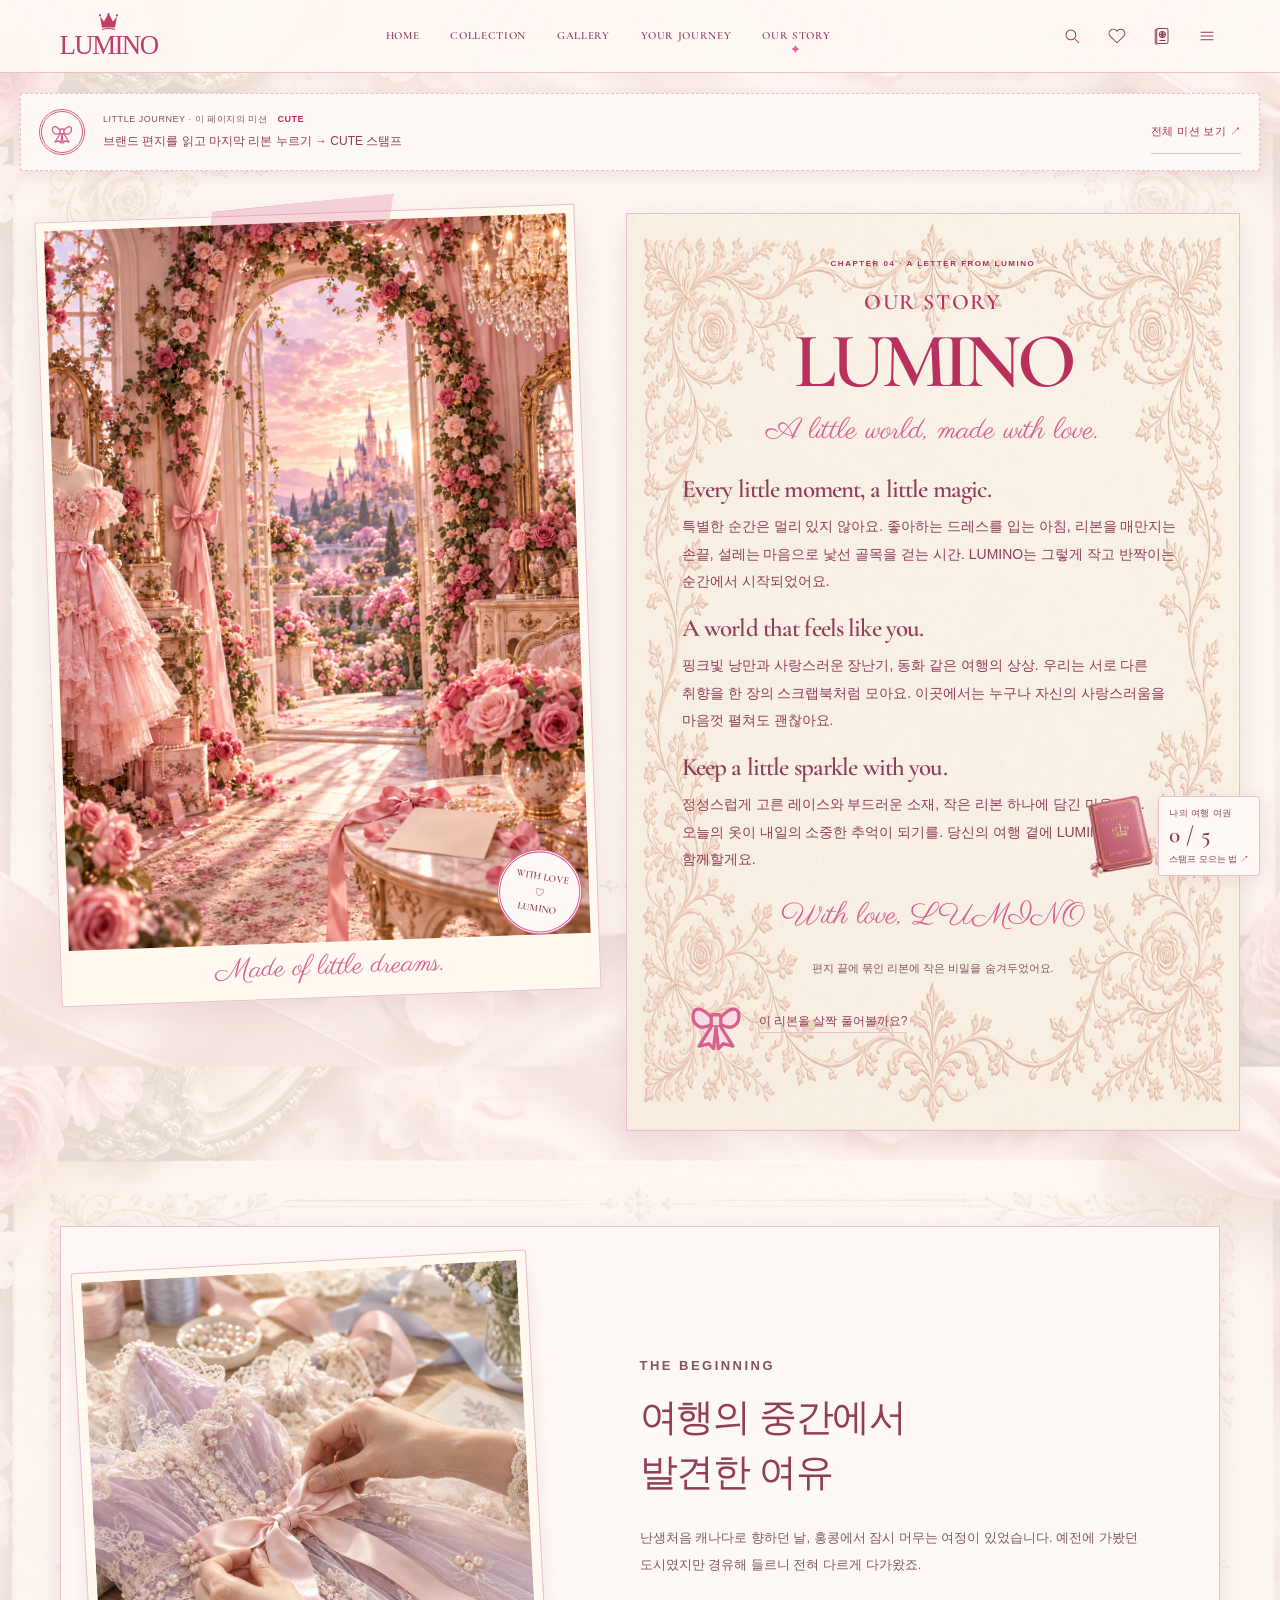
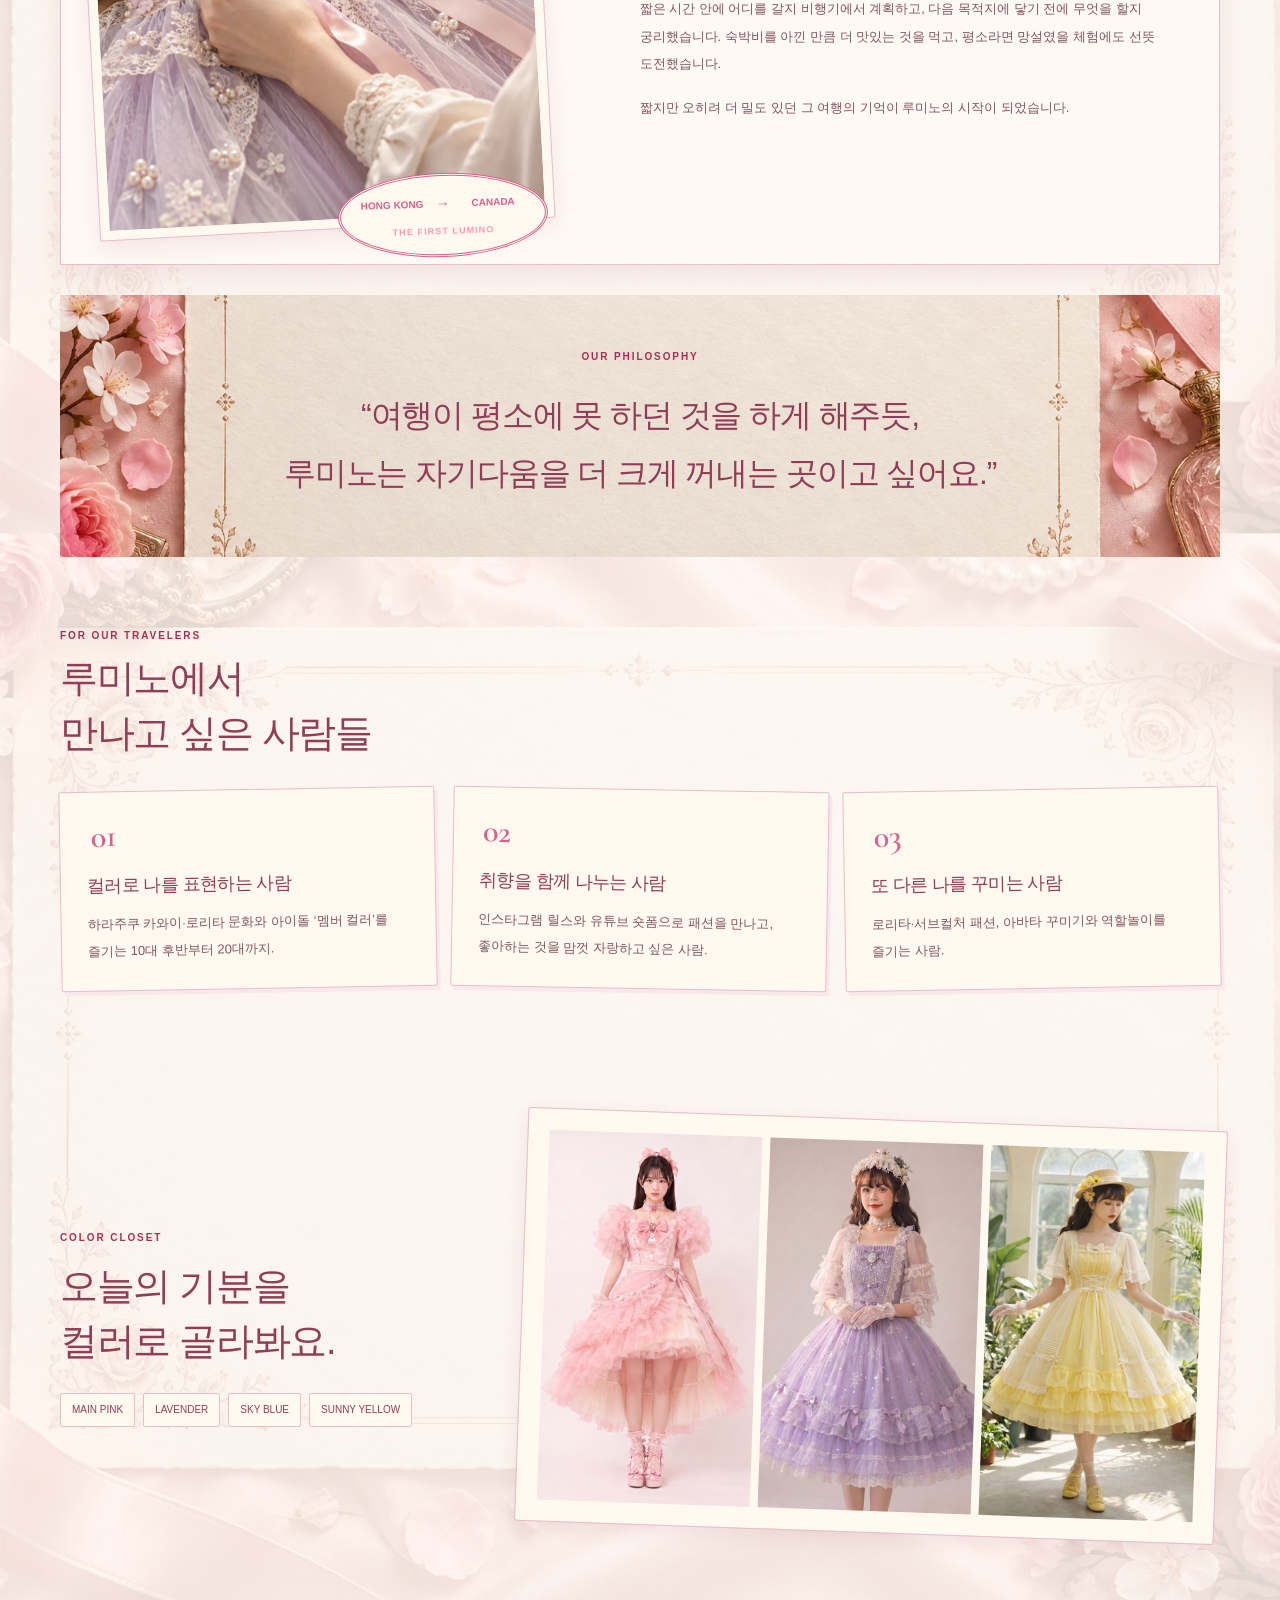
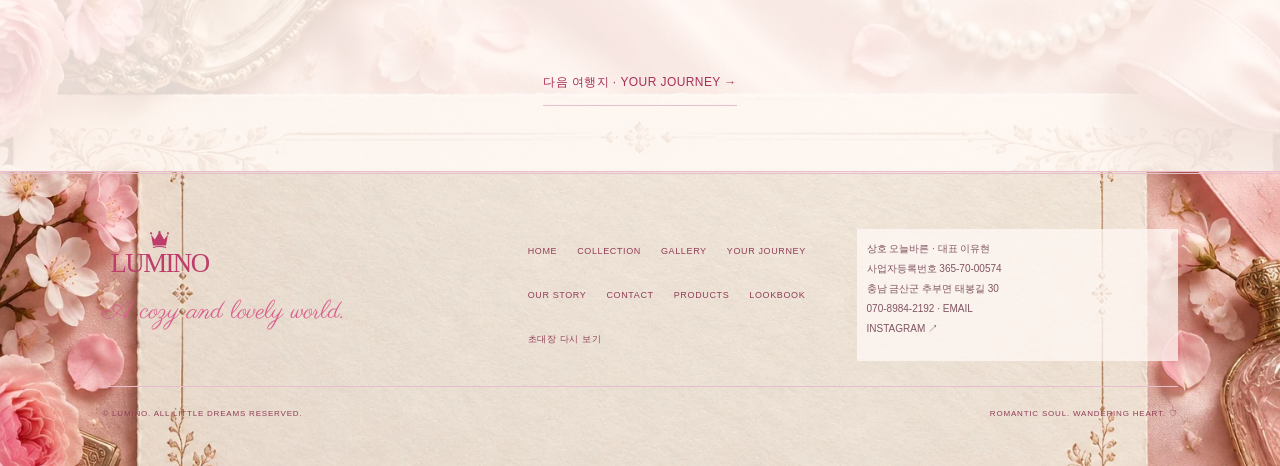
==== commit 25d0b890: "[박수훈] 루미노 전체 페이지를 로맨틱 화보와 여행 스크랩북으로 통일" ====
--- a/about.html
+++ b/about.html
@@ -6,19 +6,17 @@
   <meta name="description" content="잠시 머무르는 여행에서 시작된 루미노의 이야기를 소개합니다." />
   <link rel="icon" href="images/favicon.svg" type="image/svg+xml" /><link rel="stylesheet" href="style.css" />
   <link rel="stylesheet" href="lumino.css">
+  <link rel="stylesheet" href="lumino-world.css">
 </head>
 <body class="lumino-site legacy-page">
   <a class="skip-link" href="#main">본문으로 바로가기</a>
   <header class="lumino-header" data-shared-header></header>
 
   <main id="main">
-    <section class="page-head about-head">
-      <div><p class="eyebrow">CHAPTER 04 · OUR STORY</p><h1>우리는 잠시 멈춘 곳에서<br />더 선명한 취향을 만나요.</h1><p>일상과 로맨스 판타지 사이, 안전하게 쉬어가는 포근한 클로젯.</p></div>
-      <img src="images/layover-pink-front.jpg" alt="루미노 핑크 프릴 드레스" />
+    <aside class="chapter-mission" data-mission="cute" aria-label="스탬프 수집 안내"></aside>
+    <section id="story" class="story-chapter reveal" aria-labelledby="story-title">
+      <div class="chapter story-layout"><div class="story-photo"><img src="images/lumino-world-atelier.webp" alt="장미와 새틴 리본으로 꾸민 루미노 아틀리에의 열린 정원" loading="lazy" width="1200" height="1600"><span class="photo-tape" aria-hidden="true"></span><p class="script">Made of little dreams.</p><span class="story-postmark" aria-hidden="true">WITH LOVE<br>♡<br>LUMINO</span></div><div class="story-letter"><p class="eyebrow">CHAPTER 04 · A LETTER FROM LUMINO</p><h1 id="story-title"><small>OUR STORY</small>LUMINO</h1><p class="script story-salutation">A little world, made with love.</p><div id="story-copy"></div><div id="story-end"><p class="script">With love, LUMINO</p><p class="ribbon-hint">편지 끝에 묶인 리본에 작은 비밀을 숨겨두었어요.</p><button class="secret-ribbon" data-action="ribbon" aria-label="편지의 숨겨진 리본 풀기"><span data-icon="bow"></span><span>이 리본을 살짝 풀어볼까요?</span></button><p id="ribbon-message" role="status"></p></div></div></div>
     </section>
-    <div class="cloud-divider" aria-hidden="true"></div>
-
-    <aside class="chapter-mission" data-mission="cute" aria-label="스탬프 수집 안내"></aside>
     <section class="section story-layout reveal">
       <div class="story-media"><img src="images/layover-craft-generated.webp" alt="레이스 드레스에 핑크 리본을 달고 있는 장인의 손" /><div class="story-stamp"><span>HONG KONG</span><strong>→</strong><span>CANADA</span><small>THE FIRST LUMINO</small></div></div>
       <div class="story-copy"><p class="eyebrow">THE BEGINNING</p><h2>여행의 중간에서<br />발견한 여유</h2><p>난생처음 캐나다로 향하던 날, 홍콩에서 잠시 머무는 여정이 있었습니다. 예전에 가봤던 도시였지만 경유해 들르니 전혀 다르게 다가왔죠.</p><p>짧은 시간 안에 어디를 갈지 비행기에서 계획하고, 다음 목적지에 닿기 전에 무엇을 할지 궁리했습니다. 숙박비를 아낀 만큼 더 맛있는 것을 먹고, 평소라면 망설였을 체험에도 선뜻 도전했습니다.</p><p>짧지만 오히려 더 밀도 있던 그 여행의 기억이 루미노의 시작이 되었습니다.</p></div>
@@ -39,9 +37,7 @@
       <div class="closet-copy"><p class="eyebrow">COLOR CLOSET</p><h2>오늘의 기분을<br />컬러로 골라봐요.</h2><div class="tags"><span>MAIN PINK</span><span>LAVENDER</span><span>SKY BLUE</span><span>SUNNY YELLOW</span></div></div>
       <div class="closet-gallery"><img src="images/layover-pink-front.jpg" alt="핑크 드레스" /><img src="images/layover-lavender.jpg" alt="라벤더 드레스" /><img src="images/layover-yellow.png" alt="옐로 드레스" /></div>
     </section>
-    <section id="story" class="story-chapter reveal" aria-labelledby="story-title">
-      <div class="chapter story-layout"><div class="story-photo"><img src="images/layover-room.jpg" alt="프릴 드레스와 리본으로 가득한 루미노의 로맨틱한 공간" loading="lazy" width="1200" height="1600"><span class="photo-tape" aria-hidden="true"></span><p class="script">Made of little dreams.</p><span class="story-postmark" aria-hidden="true">WITH LOVE<br>♡<br>LUMINO</span></div><div class="story-letter"><p class="eyebrow">CHAPTER 04 · A LETTER FROM LUMINO</p><h2 id="story-title">Our little world,<br>with love.</h2><div id="story-copy"></div><div id="story-end"><p class="script">With love, LUMINO</p><p class="ribbon-hint">편지 끝에 묶인 리본에 작은 비밀을 숨겨두었어요.</p><button class="secret-ribbon" data-action="ribbon" aria-label="편지의 숨겨진 리본 풀기"><span data-icon="bow"></span><span>이 리본을 살짝 풀어볼까요?</span></button><p id="ribbon-message" role="status"></p></div></div></div>
-    </section>
+
 <section class="chapter chapter-next"><a class="quiet-link" href="journey.html">다음 여행지 · YOUR JOURNEY →</a></section>
   </main>
 
--- a/style.css
+++ b/style.css
@@ -22,6 +22,10 @@
   --shadow-tint: #913d571c;
   --modal-shadow: #39182280;
   --tape: #d9b77a59;
+  --world-pink: #FBE0E8;
+  --world-blush: #FDEFF3;
+  --world-ink: #A82F57;
+  --world-glass: #fff9f5d9;
   --font-serif: 'Lumino Serif', 'Baskerville', 'Times New Roman', serif;
   --font-script: 'Lumino Script', 'Brush Script MT', cursive;
   --bg: #fff3f6;
--- a/lumino.css
+++ b/lumino.css
@@ -110,7 +110,8 @@
 
 /* 같은 사진 배경 위에서 리본·덮개·편지를 연속적으로 움직입니다. */
 .sr-only{position:absolute;width:1px;height:1px;padding:0;margin:-1px;overflow:hidden;clip-path:inset(50%);white-space:nowrap;border:0}
-.l-dialog.intro-dialog{width:100%;height:100dvh;max-height:100dvh;max-width:none;margin:0;padding:0;border:0;border-radius:0;background:var(--pink-paper);overflow:hidden;isolation:isolate}
+.l-dialog.intro-dialog{width:100%;height:100dvh;max-height:100dvh;max-width:none;margin:0;padding:0;border:0;border-radius:0;background:var(--pink-paper);overflow:clip;isolation:isolate}
+.l-dialog.intro-dialog[open]{animation:none}
 .invitation-ambient{position:absolute;inset:-35px;z-index:-1;overflow:hidden;background:var(--pink-paper)}
 .invitation-ambient img{width:100%;height:100%;object-fit:cover;filter:blur(24px);opacity:.65}
 .invitation-ambient::after{content:'';position:absolute;inset:0;background:color-mix(in srgb,var(--pink-paper) 25%,transparent)}
@@ -138,9 +139,6 @@
 .invitation-letter-copy .invitation-welcome{font-family:var(--font-main)!important;font-size:max(9px,1.2cqw)!important;margin-top:2cqw;color:var(--burgundy)}
 .invitation-ribbon{position:absolute;z-index:6;left:14%;top:42%;width:72%;aspect-ratio:1.5;pointer-events:none;transform-origin:50% 34%}
 .invitation-ribbon img{width:100%;height:100%}
-.ribbon-left{mask-image:linear-gradient(90deg,black 41%,transparent 44%)}
-.ribbon-right{mask-image:linear-gradient(90deg,transparent 56%,black 59%)}
-.ribbon-seal{clip-path:ellipse(9% 14% at 50% 34%)}
 .invitation-address{position:absolute;z-index:4;top:67.5%;left:28%;width:44%;text-align:center;pointer-events:none;color:var(--deep-ink)}
 .invitation-address p{font:500 max(8px,1.25cqw)/1.4 var(--font-serif);letter-spacing:.1em}
 .invitation-address h2{font:500 3cqw/1.05 var(--font-serif);margin-top:.3cqw;letter-spacing:-.02em}
@@ -319,3 +317,154 @@
 @media(min-width:1100px){.chapter-map{grid-template-columns:repeat(5,minmax(0,1fr));gap:18px}.chapter-postcard header{min-height:105px;align-items:start;gap:8px}.chapter-postcard header>.stamp{width:56px;height:56px}.chapter-postcard header h3{font-size:15px}.chapter-postcard header p:not(.mission-location){font-size:11px}.chapter-photo>img{height:245px}.chapter-photo-caption{font-size:18px}.chapter-postcard-action .quiet-link{font-size:11px}.chapter-postcard+.chapter-postcard::before{content:'›';position:absolute;left:-16px;top:60%;font:30px var(--font-serif);color:var(--rose)}}
 
 .card-dialog .dialog-close{position:sticky;float:right;top:0;margin:-20px -10px -30px 0;z-index:10}
+
+/* YOUR JOURNEY: 실제 선택으로 채워지는 여행 엽서와 다섯 가지 기록 */
+.journey-page .taste-chapter{padding-top:40px;gap:35px}
+.journey-page .taste-heading h1{font-size:clamp(42px,5vw,65px);line-height:1.08;margin:16px 0}
+.journey-page .taste-heading>.script{font-size:27px;line-height:1.4}
+.journey-page .taste-heading>p:not(.eyebrow):not(.script){font-size:13px;line-height:1.9}
+.taste-preview{margin:28px 0 8px;max-width:420px;text-align:center}
+.taste-preview-photos{display:flex;align-items:center;padding:10px 5px}
+.taste-preview-photos figure{width:39%;flex-shrink:0;padding:6px 6px 10px;background:var(--paper);border:1px solid var(--rose-line);box-shadow:0 5px 15px var(--shadow-tint);transform:rotate(-8deg)}
+.taste-preview-photos figure+figure{margin-left:-9%;transform:rotate(4deg);z-index:1}
+.taste-preview-photos figure:nth-child(3){transform:rotate(10deg);z-index:0}
+.taste-preview-photos img{width:100%;height:115px;object-fit:cover}
+.taste-preview-photos figcaption{font-size:9px;margin-top:6px}
+.taste-preview-photos.has-destination{justify-content:center}
+.taste-preview-photos.has-destination figure{width:68%;transform:rotate(-4deg)}
+.taste-preview-photos.has-destination img{height:150px}
+.taste-preview>.script{display:block;font-size:24px;margin-top:12px}
+.journey-page .taste-paper{padding:26px 20px;background:linear-gradient(var(--cream-glow),var(--cream-glow)),url('images/lumino-invitation-paper-v2.webp') center/100% 100%;box-shadow:0 12px 35px var(--shadow-tint),5px 6px 0 var(--pink-paper)}
+.journey-page .taste-progress{font-size:8px;gap:8px}
+.journey-page .taste-paper legend{font-size:20px}
+.journey-page .taste-option{min-height:82px;background:var(--paper);padding:12px;gap:10px}
+.journey-page .taste-option:has(input:checked){background:var(--pink-paper);outline:1px solid var(--rose)}
+.journey-page .taste-option:has(input:focus-visible){outline:2px solid var(--burgundy);outline-offset:3px}
+.journey-page .taste-option>span{font-size:14px}.journey-page .taste-option small{font-size:11px}
+.journey-page .taste-option img{width:80px;height:80px}
+.journey-page .taste-actions{flex-wrap:wrap}.journey-page .taste-actions .l-btn{font-size:12px}
+.journey-page .taste-actions .eyebrow{font-size:8px}
+.journey-page .taste-chapter.is-complete{display:block;padding-top:28px}
+.taste-chapter.is-complete>.taste-heading,.taste-chapter.is-complete .taste-progress{display:none}
+.journey-page .taste-chapter.is-complete>.taste-paper{background:none;border:0;box-shadow:none;padding:0}
+.result-heading{text-align:center;margin-bottom:32px}
+.result-heading h1{font-size:clamp(38px,5vw,62px);line-height:1.1;margin:12px 0 15px}
+.result-heading>p:last-child{font-size:13px;line-height:1.9}
+.result-postcard{padding:10px;background:var(--paper);border:1px solid var(--rose-line);box-shadow:0 18px 40px var(--shadow-tint);position:relative;isolation:isolate}
+.result-postcard::before{content:'';position:absolute;inset:5px -5px -7px 5px;border:1px solid var(--rose-line);background:var(--pink-paper);transform:rotate(1deg);z-index:-1}
+.result-landscape{position:relative;min-width:0;height:390px;overflow:hidden}
+.result-destination{width:100%;height:100%;object-fit:cover}
+.result-location{position:absolute;top:16px;left:16px;right:16px;background:var(--cream-glow);border:1px solid var(--rose-line);padding:11px 14px;backdrop-filter:blur(4px)}
+.result-location small{display:block;font-size:8px;letter-spacing:.15em}
+.result-location strong{display:block;font:500 18px/1.7 var(--font-main);margin-top:3px}
+.result-photo-note{position:absolute;right:15px;top:130px;background:var(--paper);padding:7px 14px;transform:rotate(7deg);font-size:24px;box-shadow:0 4px 12px var(--shadow-tint)}
+.result-keepsakes{position:absolute;inset:auto 12px 19px;display:flex;justify-content:center;align-items:end;gap:12px}
+.result-keepsake{width:46%;max-width:190px;min-width:0;display:block;text-align:center;text-decoration:none;padding:6px 6px 9px;background:var(--paper);border:1px solid var(--rose-line);box-shadow:0 5px 20px var(--shadow-tint);color:var(--burgundy);transform:rotate(-6deg);transition:transform .25s}
+.result-keepsake:nth-child(2){transform:rotate(7deg)}
+.result-keepsake:hover{transform:rotate(0) translateY(-5px)}
+.result-keepsake img{width:100%;height:130px;object-fit:cover;object-position:center 28%}
+.result-keepsake>span{display:block;font-size:7px;letter-spacing:.08em;margin-top:8px}
+.result-keepsake>small{display:block;font-size:10px;line-height:1.5;margin-top:4px;overflow-wrap:anywhere}
+.result-keepsake.is-empty{min-height:170px;padding:22px 10px;border-style:dashed;display:flex;align-items:center;flex-direction:column;justify-content:center}
+.result-keepsake.is-empty>.icon{width:30px;height:30px;margin-bottom:8px}
+.result-letter{padding:28px 20px 25px;background:linear-gradient(color-mix(in srgb,var(--paper) 50%,transparent),color-mix(in srgb,var(--paper) 50%,transparent)),url('images/lumino-invitation-paper-v2.webp') center/100% 100%;position:relative;text-align:left}
+.result-letter-top{display:flex;justify-content:space-between;align-items:center;gap:15px}
+.result-letter-top>span:first-child{font:20px/1.3 var(--font-serif);letter-spacing:.16em}
+.result-letter-top small{display:block;font:7px/1.6 var(--font-main);letter-spacing:.05em;margin-top:5px}
+.result-letter-top .stamp{flex-shrink:0;width:65px;height:65px}.result-letter-top .stamp .icon{width:23px;height:23px}.result-letter-top .stamp strong{font-size:9px}.result-letter-top .stamp-orbit{font-size:3px;top:8px}
+.result-recipient{font-size:29px;line-height:1.3;margin:18px 0 13px;overflow-wrap:anywhere}
+.result-letter h2{font:500 24px/1.5 var(--font-main);letter-spacing:-.04em;margin:0 0 16px}
+.result-letter-copy{font-size:13px;line-height:2;color:var(--muted-rose)}
+.result-itinerary{margin:22px 0 18px;border-top:1px solid var(--rose-line);border-bottom:1px solid var(--rose-line);padding:12px 0}
+.result-itinerary>div{display:grid;grid-template-columns:100px 1fr;gap:10px;margin:8px 0;align-items:baseline}
+.result-itinerary dt{font-size:8px;letter-spacing:.04em}
+.result-itinerary dd{font-size:13px;line-height:1.6}
+.result-signature{font-size:29px;text-align:right}
+.result-slogan{font:italic 11px/1.7 var(--font-serif);margin-top:15px;text-align:center}
+.result-actions{text-align:center;margin-top:30px}
+.result-actions>p{font-size:12px;line-height:1.9;margin-bottom:14px}
+.result-actions>div{display:flex;gap:10px 24px;align-items:center;justify-content:center;flex-wrap:wrap}
+.result-actions .l-btn{font-size:12px}
+.journey-page .journey-map{border-top:1px solid var(--rose-line)}
+.journey-page .section-intro>p:not(.eyebrow):not(.script){font-size:13px}
+.journey-journal{display:grid;grid-template-columns:repeat(2,minmax(0,1fr));gap:35px 16px;text-align:left}
+.memory-record{min-width:0;position:relative;display:flex;flex-direction:column}
+.memory-record>header{display:flex;flex-direction:column;gap:5px;font-size:10px;color:var(--muted-rose)}
+.memory-record>header .eyebrow{font-size:8px;letter-spacing:.1em}
+.memory-record>h3{font:500 14px/1.6 var(--font-main);letter-spacing:-.04em;margin:7px 0 16px}
+.memory-paper-wrap{position:relative;transform:rotate(-2deg);margin-bottom:22px}
+.memory-record:nth-child(even) .memory-paper-wrap{transform:rotate(2deg)}
+.memory-photo{display:block;width:100%;padding:6px 6px 15px;background:var(--paper);border:1px solid var(--rose-line);box-shadow:0 5px 16px var(--shadow-tint);text-align:left;color:var(--burgundy);text-decoration:none;transition:translate .25s}
+button.memory-photo:hover,a.memory-photo:hover{translate:0 -5px}
+.memory-photo>img,.memory-letter-content,.memory-empty-content{height:220px;width:100%;object-fit:cover;object-position:center 28%}
+.memory-handwriting{display:block;font-size:17px;line-height:1.4;margin:10px 3px 0;min-height:42px;padding-right:15px}
+.memory-postmark{position:absolute;right:-5px;bottom:-9px;transform:rotate(10deg);pointer-events:none}
+.memory-postmark .stamp{width:46px;height:46px;background:var(--paper)}
+.memory-postmark .stamp .icon{width:16px;height:16px;margin-top:4px}.memory-postmark .stamp strong{font-size:6px}.memory-postmark .stamp-orbit{font-size:2px;top:6px;letter-spacing:.3px}.memory-postmark .stamp-stars{font-size:4px}
+.memory-letter-content{display:flex;flex-direction:column;align-items:center;justify-content:center;gap:6px;text-align:center;background:url('images/lumino-invitation-paper-v2.webp') center/100% 100%;padding:10px 6px;font-size:11px;line-height:1.8}
+.memory-letter-content>.script{font-size:18px;line-height:1.2}
+.memory-letter-content>.icon{width:18px;height:18px;flex-shrink:0}
+.memory-letter-content>small{font-size:6px}
+.memory-empty-content{display:flex;flex-direction:column;align-items:center;justify-content:center;gap:10px;border:1px dashed var(--rose-line);padding:15px 8px;text-align:center;background:var(--pink-paper)}
+.memory-empty-content>.icon{width:28px;height:28px;color:var(--muted-rose)}
+.memory-empty-content>strong{font:500 12px/1.7 var(--font-main)}
+.memory-empty-content>small{font-size:10px;line-height:1.8}
+.memory-record.is-empty .memory-postmark{display:none}
+.memory-description h4{font:500 14px/1.6 var(--font-main);letter-spacing:-.03em;overflow-wrap:anywhere}
+.memory-description p{font-size:11px;line-height:1.8;margin:7px 0 10px;color:var(--muted-rose)}
+.memory-record>.quiet-link{margin-top:auto;align-self:start;font-size:11px;min-height:44px;gap:5px}
+.journal-summary{margin-top:40px;padding:25px 15px;border-top:1px dashed var(--rose-line);text-align:center}
+.journal-summary>p{font-size:9px;letter-spacing:.12em}.journal-summary strong{font:30px/1.3 var(--font-serif);letter-spacing:0;margin-right:10px}
+.journal-summary>span{display:block;font-size:12px;line-height:1.8;margin:12px 0 17px}
+.journal-summary>div{display:flex;justify-content:center;align-items:center;flex-wrap:wrap;gap:10px 25px}
+.journal-summary .l-btn{font-size:12px}
+@media(min-width:720px){
+ .journey-page .taste-chapter{grid-template-columns:.85fr 1.15fr;gap:40px;padding-top:55px}
+ .journey-page .taste-paper{padding:35px 28px}
+ .taste-preview-photos img{height:140px}
+ .taste-preview-photos.has-destination img{height:190px}
+ .result-postcard{display:grid;grid-template-columns:1.05fr 1fr;padding:14px;transform:rotate(-.8deg)}
+ .result-heading{margin-bottom:40px}.result-letter{padding:30px 25px}
+ .result-landscape{height:100%;min-height:570px}
+ .result-keepsakes{gap:15px;inset:auto 18px 30px}
+ .result-keepsake img{height:155px}.result-keepsake>small{font-size:11px}
+ .result-location{top:25px;left:20px;right:20px}
+ .result-photo-note{top:165px}
+ .result-recipient{font-size:32px}
+ .result-letter h2{font-size:26px}
+ .result-letter-copy{font-size:13px}
+ .result-signature{font-size:32px}
+ .journey-journal{grid-template-columns:repeat(3,minmax(0,1fr));gap:40px 25px}
+ .memory-record>h3{font-size:16px}.memory-record>header{flex-direction:row;justify-content:space-between}
+ .memory-photo>img,.memory-letter-content,.memory-empty-content{height:235px}
+ .memory-handwriting{font-size:21px}.memory-letter-content{font-size:14px;gap:8px;padding:12px 6px}
+ .memory-letter-content>.icon{width:20px;height:20px}
+ .memory-letter-content>.script{font-size:26px}.memory-letter-content>small{font-size:8px}
+ .memory-postmark .stamp{width:58px;height:58px}.memory-postmark .stamp .icon{width:20px;height:20px}.memory-postmark .stamp strong{font-size:8px}.memory-postmark .stamp-orbit{font-size:2.6px;top:7px}
+ .memory-description h4{font-size:16px}.memory-description p{font-size:12px}
+}
+@media(min-width:1100px){
+ .journey-page .taste-chapter{gap:60px}.journey-page .taste-paper{padding:40px 30px}
+ .journey-page .destination-options{grid-template-columns:repeat(3,minmax(0,1fr));gap:12px}
+ .journey-page .destination-options .taste-option{display:flex;flex-direction:column;align-items:start;padding:7px 7px 12px;min-width:0;gap:10px}
+ .journey-page .destination-options .taste-option img{width:100%;height:135px}
+ .journey-page .destination-options .taste-option>span{font-size:13px;padding:0 3px;min-height:88px}
+ .journey-page .destination-options .taste-option small{font-size:10px;margin-top:5px}
+ .journey-page .destination-options .taste-option input{margin:0 auto}
+ .result-letter{padding:36px 48px}
+ .result-letter h2{font-size:29px}.result-letter-copy{font-size:14px}
+ .result-location{right:auto;min-width:250px;top:30px;left:30px}
+ .result-photo-note{top:160px;right:30px;font-size:30px}
+ .result-keepsakes{justify-content:flex-end;right:35px;gap:20px}
+ .result-keepsake img{height:190px}
+ .result-recipient{font-size:38px;margin:20px 0 16px}
+ .result-letter-top .stamp{width:78px;height:78px}.result-letter-top .stamp .icon{width:27px;height:27px}.result-letter-top .stamp strong{font-size:11px}.result-letter-top .stamp-orbit{font-size:3.5px}
+ .result-itinerary{margin-top:25px}.result-itinerary>div{grid-template-columns:120px 1fr}
+ .result-itinerary dd{font-size:14px}
+ .journey-journal{grid-template-columns:repeat(5,minmax(0,1fr));gap:22px}
+ .memory-record>header{flex-direction:column;gap:4px}
+ .memory-photo>img,.memory-letter-content,.memory-empty-content{height:245px}
+ .memory-handwriting{font-size:20px;min-height:50px}
+ .memory-record>.quiet-link{font-size:12px}
+}
+@media(prefers-reduced-motion:reduce){.result-keepsake,.memory-photo{transition:none}}
--- a/lumino-world.css
+++ b/lumino-world.css
@@ -0,0 +1,289 @@
+/* LUMINO의 공통 시각 구성. 색·폰트는 style.css의 브랜드 토큰을 사용합니다. */
+.lumino-site {
+  background: linear-gradient(var(--world-glass),var(--world-glass)), url('images/lumino-world-paper.webp') center top / 1600px auto repeat-y;
+  color: var(--burgundy);
+}
+.lumino-site .eyebrow { background:none; border:0; border-radius:0; box-shadow:none; padding:0; color:var(--world-ink); }
+.lumino-site .section { max-width:1280px; padding-block:65px; }
+.chapter { width:min(1280px,calc(100% - 40px)); padding-block:55px; }
+.lumino-site h2 { font-size:clamp(36px,4.5vw,58px); }
+.section-intro { margin-bottom:28px; }
+.section-intro>p:not(.eyebrow):not(.script) { font-size:13px; line-height:1.9; }
+.world-crest { display:block; width:38px; color:var(--rose); margin:0 auto 12px; }
+.world-crest .icon { width:38px; height:30px; }
+.chapter-heading { position:relative; }
+.chapter-heading>.world-crest { position:absolute; top:-36px; left:0; margin:0; }
+.lumino-site .l-btn,.lumino-site.legacy-page .btn {
+  background:linear-gradient(180deg,var(--rose),var(--logo-rose));
+  box-shadow:inset 0 1px 0 var(--cream-glow),0 0 0 3px var(--cream),0 0 0 4px var(--rose-line),0 5px 12px var(--shadow-tint);
+  border-color:var(--rose); font-weight:500;
+}
+.lumino-site .l-btn.outline,.lumino-site.legacy-page .btn.ghost { background:var(--cream); }
+.lumino-site .l-btn:hover,.lumino-site.legacy-page .btn:hover { background:var(--burgundy); }
+.lumino-site .quiet-link { color:var(--world-ink); }
+
+/* 시안처럼 한 줄로 이어지는 메뉴. 상품·룩북·문의는 보조 메뉴에도 유지합니다. */
+.lumino-header { background:var(--world-glass); border-bottom:1px solid var(--rose-line); backdrop-filter:blur(12px); }
+.header-inner { min-height:66px; padding:7px 18px; gap:8px; max-width:1600px; }
+.lumino-logo { width:105px; }.lumino-logo img { height:44px; }
+.header-tools .icon-button { min-width:44px; padding:9px; }
+.main-navigation { padding:18px 24px 24px; background:var(--cream); }
+.main-navigation a { font-size:12px; min-height:44px; }
+.nav-secondary-links { display:flex; flex-wrap:wrap; gap:5px 16px; margin-top:10px; padding-top:10px; border-top:1px dashed var(--rose-line); }
+.nav-secondary-links a { font-size:10px; }
+.header-directory { display:none; position:relative; }
+.header-directory summary { cursor:pointer; list-style:none; }
+.header-directory summary::-webkit-details-marker { display:none; }
+.header-directory>nav { position:absolute; right:0; top:52px; width:280px; display:grid; padding:25px; background:var(--paper); border:1px solid var(--rose-line); box-shadow:0 12px 30px var(--shadow-tint); }
+.header-directory>nav>.script { font-size:25px; margin-bottom:12px; }
+.header-directory a { display:flex; align-items:center; font-size:11px; min-height:46px; border-bottom:1px dashed var(--rose-line); }
+.header-directory .quiet-link { justify-self:start; font-size:11px; }
+[data-lumino-home]>.lumino-header { margin-bottom:-66px; background:color-mix(in srgb,var(--cream) 80%,transparent); }
+[data-lumino-home]>.lumino-header.is-scrolled { background:var(--world-glass); }
+
+/* 메인: 프레임 전체를 하나의 핑크 판타지 화보로 사용합니다. */
+.dream-hero { min-height:0; height:820px; background:var(--world-pink); }
+.dream-scenery { top:200px; bottom:0; height:calc(100% - 200px); object-fit:cover; object-position:74% center; }
+.hero-haze { background:linear-gradient(180deg,var(--world-blush) 0%,var(--world-blush) 22%,transparent 47%); }
+.hero-border { inset:9px; border-color:var(--cream-glow); }
+.hero-content { position:absolute; inset:96px 18px 24px; width:auto; max-width:none; margin:0; padding:0; }
+.hero-crown .icon { width:39px; height:39px; margin:0 0 5px; }
+.hero-content .brand-wordmark { font-size:clamp(78px,23vw,110px); line-height:.95!important; }
+.hero-script { font-size:25px; margin:14px 0 12px; line-height:1.15; }
+.hero-description { font-size:10px; line-height:1.7; margin:17px 0 0; color:var(--burgundy); }
+.hero-buttons { position:absolute; bottom:53px; left:0; right:0; margin:0; gap:12px; }
+.hero-buttons .l-btn { font:600 11px/1.4 var(--font-serif); letter-spacing:0; padding:12px 14px; min-height:48px; gap:8px; }
+.hero-invitation { position:absolute; left:50%; bottom:0; transform:translateX(-50%); margin:0; padding-inline:14px; font-size:11px; background:var(--world-glass); border:1px solid var(--rose-line); white-space:nowrap; }
+.hero-bottom { display:none; }
+.hero-postcard { display:none; }
+.hero-starlight { position:absolute; inset:0; pointer-events:none; color:var(--cream); }
+.hero-starlight i { position:absolute; font:normal 26px var(--font-serif); animation:world-twinkle 4s ease-in-out infinite alternate; text-shadow:0 0 12px var(--cream); }
+.hero-starlight i:nth-child(1) { left:12%; top:52%; }.hero-starlight i:nth-child(2) { left:61%; top:18%; animation-delay:1s; }.hero-starlight i:nth-child(3) { right:10%; bottom:17%; animation-delay:2s; }
+@keyframes world-twinkle { from{opacity:.25;scale:.65} to{opacity:1;scale:1.2} }
+.love-strip { padding:14px 20px; font-size:9px; background:var(--pink-paper); border-block:3px double var(--rose-line); }
+#little-journey { padding-top:65px; }
+.chapter-photo { background:var(--cream); box-shadow:0 8px 18px var(--shadow-tint); }
+.chapter-postcard-action>span { color:var(--burgundy); }
+.home-editorial { border:0; padding:45px 25px; background:var(--paper) url('images/lumino-world-paper.webp') center/100% 100%; }
+.home-editorial>div { padding:15px 10px; text-align:center; }
+.home-editorial .quiet-link { margin-inline:auto; }
+.home-editorial-photo { margin:15px; padding:10px 10px 25px; }
+.home-destinations { background:var(--world-pink); border-block:3px double var(--rose-line); }
+.home-directory>a { background:var(--paper) url('images/lumino-invitation-paper-v2.webp') center/100% 100%; border:0; padding:50px 30px; }
+.closing-note { text-align:center; background:var(--paper) url('images/lumino-world-paper.webp') center/cover; padding:65px 35px; margin-bottom:55px; }
+.closing-note h2 { font-family:var(--font-main); font-size:clamp(23px,3vw,34px); line-height:1.6; }
+
+/* 공통 미션 안내는 여행 티켓처럼, 해야 할 행동은 바로 읽히게. */
+.chapter-mission { width:min(1280px,calc(100% - 40px)); padding:15px 18px; margin:20px auto; border:1px dashed var(--rose-line); background:var(--cream); box-shadow:0 4px 12px var(--shadow-tint); }
+.chapter-mission>div>p:last-child { font-size:12px; }
+.mission-notice-icon { border-style:double; border-width:3px; width:46px; height:46px; }
+.breadcrumb { max-width:1280px; padding-top:6px; font-size:9px; }
+
+/* 컬렉션: 옷 자체가 중심인 겹친 화보 페이지. 운영 상품은 그대로 연결합니다. */
+.lumino-site.legacy-page .world-collection { display:grid; grid-template-columns:1fr; padding:40px 25px 35px; gap:20px; background:var(--paper) url('images/lumino-world-paper.webp') center/cover; min-height:0; border-bottom:3px double var(--rose-line); }
+.world-collection-copy { text-align:center; min-width:0; }
+.world-heading-ornament { display:block; color:var(--rose); margin:15px auto 6px; }
+.world-heading-ornament .icon { width:33px; height:33px; }
+.lumino-site .world-collection h1 { font:500 clamp(48px,6vw,76px)/1 var(--font-serif); margin:5px 0 12px; }
+.lumino-site .world-collection p.script { font:27px/1.3 var(--font-script); color:var(--rose); margin:12px 0; }
+.world-collection-copy>p:not(.eyebrow):not(.script) { font-size:12px; }
+.collection-page-links { justify-content:center; gap:15px; margin-top:25px; }
+.world-fashion-collage { position:relative; height:350px; max-width:760px; width:100%; margin:auto; }
+.world-fashion-photo { display:block; position:absolute; padding:7px 7px 22px; background:var(--paper); border:1px solid var(--rose-line); box-shadow:0 9px 25px var(--shadow-tint); width:43%; left:0; top:65px; transform:rotate(-9deg); transition:transform .3s; }
+.world-fashion-photo img { width:100%; height:220px; object-fit:cover; object-position:center 25%; }
+.world-fashion-photo .script { font-size:20px; display:block; text-align:center; padding-top:9px; line-height:1.2; }
+.world-fashion-photo:nth-child(2) { left:28%; top:0; transform:rotate(3deg); z-index:2; }
+.world-fashion-photo:nth-child(3) { left:56%; top:80px; transform:rotate(11deg); }
+.world-fashion-photo:hover { z-index:3; transform:rotate(0) translateY(-5px); }
+.collection-note { padding:20px!important; background:transparent!important; border:0; color:var(--burgundy); }
+.collection-note p { font-size:12px; font-weight:400; }
+.product-list-section { margin:auto; }
+.product-list-section .section-heading { border-bottom:1px solid var(--rose-line); padding-bottom:20px; margin-bottom:15px; }
+.product-list-section .section-heading h2 { font-family:var(--font-serif); font-size:40px; }
+.product-list-section .card { padding:10px 10px 18px; background:var(--paper); border:1px solid var(--rose-line); box-shadow:0 6px 18px var(--shadow-tint); }
+.product-list-section .card-img { border:0; padding:0; background:var(--pink-paper); }
+.product-list-section .card h3 { font-size:15px; }.product-list-section .card>p { padding-inline:7px; }
+.product-list-section .card .product-detail-link { margin-left:7px; }
+.shop-toolbar { border-block:1px dashed var(--rose-line); padding:12px 0; }
+.gallery-filter { font-size:10px; }
+.gallery-filter[aria-pressed=true] { color:var(--world-ink); background:var(--cream); border:1px solid var(--rose-line); border-radius:24px; padding-inline:16px; }
+.collection-chapter { padding:65px 0; border:0; }
+.collection-item .look-photo { background:var(--paper); padding:10px 10px 20px; box-shadow:0 6px 20px var(--shadow-tint); transform:rotate(-2deg); }
+.collection-item:nth-child(2) .look-photo { transform:rotate(3deg); }.collection-item:nth-child(3) .look-photo { transform:rotate(-3deg); }
+
+/* 갤러리: 첫 화면에서 사진이 보이는 크림색 스크랩북. */
+.chapter-page:has(#gallery) { background:var(--world-pink) url('images/lumino-world-paper.webp') center top/1700px auto repeat-y; }
+.gallery-chapter { background:transparent; border:0; }
+.gallery-chapter::before { display:none; }
+.gallery-chapter>.chapter { padding-top:25px; }
+.gallery-intro { margin-bottom:20px; }
+.gallery-intro .world-crest { margin-bottom:6px; }
+.chapter-page .gallery-intro h1 { font-size:clamp(38px,5vw,65px); margin:10px 0; }
+.gallery-intro>.script { font-size:27px; margin:8px 0; }
+.gallery-intro>p:last-child { margin-top:10px; font-size:12px; }
+.gallery-chapter .chapter-mission { width:100%; margin:20px 0; }
+.gallery-chapter .gallery-filters { gap:3px; margin-bottom:25px; }
+.scrapbook-grid { gap:30px 16px; padding:10px 7px 30px; }
+.polaroid-card { padding:7px 7px 18px; border-color:var(--rose-line); box-shadow:0 9px 20px var(--shadow-tint); }
+.polaroid-card:nth-child(even) { margin-top:20px; }
+.polaroid-card img { height:170px; }.polaroid-card:nth-child(3n) img { height:205px; }
+.polaroid-caption { font-size:20px; min-height:45px; }
+.polaroid-category { font-size:7px; }
+.photo-tape { background:color-mix(in srgb,var(--rose) 24%,transparent); height:28px; box-shadow:inset 0 0 0 1px var(--rose-line); }
+
+/* OUR STORY를 열면 먼저 아틀리에와 브랜드 편지가 펼쳐집니다. */
+.story-chapter { background:transparent; border:0; }
+.story-chapter::before { display:none; }
+.story-chapter>.story-layout { gap:25px; padding-top:15px; align-items:stretch; }
+.story-photo { margin:0 8px; padding:8px 8px 20px; background:var(--paper); border:1px solid var(--rose-line); box-shadow:0 10px 30px var(--shadow-tint); transform:rotate(-2deg); }
+.story-photo>img { height:440px; width:100%; object-fit:cover; }
+.story-photo>.script { font-size:28px; margin-top:12px; }
+.story-postmark { right:15px; bottom:35px; background:var(--cream); }
+.story-letter { background:linear-gradient(color-mix(in srgb,var(--paper) 55%,transparent),color-mix(in srgb,var(--paper) 55%,transparent)),url('images/lumino-invitation-paper-v2.webp') center/100% 100%; padding:38px 28px; box-shadow:0 7px 25px var(--shadow-tint); border:1px solid var(--rose-line); }
+.story-letter>.eyebrow { font-size:8px; text-align:center; }
+#story-title { font:500 60px/.95 var(--font-serif); text-align:center; color:var(--logo-rose); margin:17px 0 12px; letter-spacing:-.06em; }
+#story-title>small { display:block; font:22px/1.5 var(--font-serif); letter-spacing:.08em; margin-bottom:5px; }
+.story-salutation { text-align:center; font-size:26px; margin-bottom:24px; }
+.story-paragraph { margin:20px 0; }.story-paragraph h3 { font-size:23px; margin-bottom:10px; }
+.story-paragraph p { font-size:13px; line-height:1.95; color:var(--burgundy); }
+#story-end { text-align:center; margin-top:22px; }
+.ribbon-hint { font-size:11px; }
+.secret-ribbon { background:transparent; padding:14px 5px; border:0; width:100%; }
+.secret-ribbon>.icon { width:60px; height:45px; }.secret-ribbon>span:last-child { font-size:12px; }
+.legacy-page .section.story-layout { background:var(--cream); padding:35px 25px; border:1px solid var(--rose-line); box-shadow:0 8px 22px var(--shadow-tint); margin-block:30px; }
+.legacy-page .philosophy { background:var(--paper) url('images/lumino-world-paper.webp') center/cover!important; padding:55px 30px!important; border:0!important; }
+.legacy-page .audience-grid article { background:var(--paper) url('images/lumino-invitation-paper-v2.webp') center/100% 100%; padding:35px 25px; transform:rotate(-1deg); }
+.legacy-page .audience-grid article:nth-child(2) { transform:rotate(1deg); }
+
+/* 개인 여정·여권·상세 창도 같은 사진, 편지지와 도장의 표현을 공유합니다. */
+.journey-page .taste-chapter { padding-top:30px; }
+.journey-page .taste-paper { background:linear-gradient(var(--world-glass),var(--world-glass)),url('images/lumino-invitation-paper-v2.webp') center/100% 100%; }
+.journey-page .journey-map { border:0; }
+.result-postcard { box-shadow:0 18px 35px color-mix(in srgb,var(--burgundy) 19%,transparent); }
+.result-heading h1 { color:var(--world-ink); }
+.journal-summary { background:var(--cream); border-block:1px dashed var(--rose-line); }
+.l-dialog:not(.intro-dialog):not(.passport-dialog):not(.completion-dialog) { background:var(--paper) url('images/lumino-world-paper.webp') center/cover; border:1px solid var(--rose-line); }
+.detail-dialog .detail-picture { padding:8px; background:var(--cream); border:1px solid var(--rose-line); box-shadow:0 8px 18px var(--shadow-tint); }
+.detail-copy { padding:18px; background:var(--world-glass); }
+.detail-copy h2 { font-size:40px; }.detail-copy p { font-size:13px; }
+.detail-hint { font-size:11px!important; }
+.search-result,.favorites-row { background:var(--cream); }
+.passport-guide-sheet { background:var(--paper) url('images/lumino-invitation-paper-v2.webp') center/100% 100%; }
+.passport-guide-sheet .mission-row { background:color-mix(in srgb,var(--cream) 86%,transparent); padding-inline:12px; }
+.passport-guide-sheet .mission-row.is-current { background:var(--pink-paper); }
+.passport-guide-sheet>header { background:var(--world-glass); padding:12px; }
+.passport-dialog::backdrop,.completion-dialog::backdrop { background:color-mix(in srgb,var(--burgundy) 35%,transparent); backdrop-filter:blur(8px); }
+.passport-fab { right:12px; bottom:14px; }
+.passport-fab>span:last-child { background:var(--cream); }
+@media(max-width:719px) {
+  .passport-fab { width:62px; height:86px; align-items:start; bottom:14px; }
+  .passport-fab .mini-passport { width:58px; height:74px; }
+  .passport-fab>span:last-child { position:absolute; right:0; bottom:0; padding:0; border:0; box-shadow:none; background:none; font-size:0; }
+  .passport-fab>span:last-child>small { display:none; }
+  .passport-fab>span:last-child>strong { display:block; margin:0; padding:3px 8px; font:500 12px/1.5 var(--font-main); border:1px solid var(--rose-line); border-radius:15px; background:var(--cream); box-shadow:0 2px 6px var(--shadow-tint); }
+  .chapter-mission { display:grid; grid-template-columns:46px minmax(0,1fr); gap:5px 12px; }
+  .chapter-mission>div { min-width:0; }
+  .chapter-mission>.quiet-link { grid-column:2; margin-left:0; justify-self:start; font-size:11px; }
+}
+
+/* 운영 상품 상세, 룩북, 문의 페이지에도 동일한 편집 디자인을 적용합니다. */
+.lumino-site .product-hero { gap:35px; padding-top:45px; }
+.lumino-site .product-info { background:linear-gradient(var(--world-glass),var(--world-glass)),url('images/lumino-invitation-paper-v2.webp') center/100% 100%; padding:35px 25px; border:1px solid var(--rose-line); box-shadow:0 8px 25px var(--shadow-tint); }
+.lumino-site .product-info h1 { font-size:clamp(26px,3vw,38px); }
+.lumino-site .product-info .k,.lumino-site .product-summary { color:var(--burgundy); }
+.lumino-site .product-hero-image { padding:9px; background:var(--paper); }
+.lumino-site .product-carousel-footer { background:var(--cream); }
+.lumino-site .product-story { background:var(--cream); border:1px solid var(--rose-line); padding:20px; }
+.lumino-site .portfolio-shell { background:var(--cream); border:1px solid var(--rose-line); box-shadow:0 8px 25px var(--shadow-tint); padding:35px 25px; margin-block:40px; }
+.lumino-site .lookbook-head,.lumino-site .contact-hero { background:var(--paper) url('images/lumino-world-paper.webp') center/cover!important; min-height:0; padding:45px 25px; }
+.lumino-site .lookbook-head h1,.lumino-site.legacy-page .contact-copy h1 { font-family:var(--font-main); font-size:clamp(28px,3.5vw,45px); line-height:1.45; }
+.lumino-site .lookbook-head .polaroid { background:var(--paper); border:1px solid var(--rose-line); border-radius:0; box-shadow:0 12px 28px var(--shadow-tint); padding:10px 10px 25px; }
+.lumino-site .lookbook-head .polaroid img { border-radius:0; }.lumino-site .lookbook-head .polaroid>span { font:28px var(--font-script); color:var(--rose); }
+.lumino-site .contact-copy>p:not(.eyebrow) { color:var(--burgundy); font-size:13px; }
+.lumino-site .contact-dress img { border:10px solid var(--paper); }
+.lumino-site .contact-item { background:var(--cream); border:1px solid var(--rose-line); border-radius:0; box-shadow:0 5px 14px var(--shadow-tint); padding:24px 18px; }
+.lumino-site .contact-item .contact-icon { border:1px dashed var(--rose); background:var(--pink-paper); color:var(--rose); }
+.lumino-site .contact-item .value { font-size:15px; overflow-wrap:anywhere; }
+.lumino-site .contact-item .label { color:var(--world-ink); }
+.lumino-footer { background:var(--paper) url('images/lumino-world-paper.webp') center/cover; padding:50px 30px 110px; border-top:3px double var(--rose-line); }
+.footer-top,.footer-bottom { max-width:1280px; }.footer-brand p { font-size:26px; }
+.footer-business { padding:10px; background:var(--cream-glow); }
+
+@media(min-width:720px) {
+  .chapter { width:min(1280px,calc(100% - 80px)); padding-block:65px; }
+  .header-inner { padding-inline:35px; min-height:72px; }
+  [data-lumino-home]>.lumino-header { margin-bottom:-72px; }
+  .dream-hero { height:clamp(620px,56.25vw,1000px); }
+  .dream-scenery { top:0; height:100%; object-position:center; }
+  .hero-haze { background:none; }
+  .hero-border { inset:12px; }
+  .hero-content { inset:auto; top:24%; left:10%; width:45%; max-width:690px; padding:0; margin:0; }
+  .hero-crown .icon { width:45px; height:45px; margin:0 0 7px; }
+  .hero-content .brand-wordmark { font-size:clamp(90px,10.7vw,184px); }
+  .hero-script { font-size:clamp(24px,2.7vw,44px); margin:20px 0; }
+  .hero-description { margin:24px auto 0; font-size:12px; background:var(--cream-glow); padding:4px 12px; width:max-content; max-width:100%; }
+  .hero-buttons { position:static; margin-top:27px; gap:16px; flex-wrap:nowrap; }
+  .hero-buttons .l-btn { font-size:12px; padding:13px 18px; min-height:48px; white-space:nowrap; }
+  .hero-invitation { position:static; transform:none; border:0; border-bottom:1px solid var(--rose-line); background:var(--cream-glow); margin-top:19px; font-size:11px; min-height:44px; }
+  .hero-postcard { display:block; position:absolute; right:2.5%; bottom:16%; width:100px; padding:18px 10px; background:var(--paper) url('images/lumino-invitation-paper-v2.webp') center/100% 100%; border:1px solid var(--rose-line); transform:rotate(8deg); }
+  .hero-postcard>span { font-size:6px; }.hero-postcard p { font-size:24px; line-height:1.2; }.hero-postcard i { font-size:20px; }
+  .hero-bottom { display:flex; bottom:14px; justify-content:center; }.hero-bottom>span { display:none; }.hero-bottom>a { background:var(--cream-glow); padding:6px 14px; font-size:8px; }
+  .home-editorial { padding:70px 7%; gap:50px; }.home-editorial-photo img { height:500px; }
+  .home-editorial>div { padding:20px; }.home-editorial h2 { font-size:clamp(34px,4vw,58px); }
+  .lumino-site.legacy-page .world-collection { grid-template-columns:.8fr 1.2fr; padding:50px 6%; gap:25px; min-height:560px; align-items:center; }
+  .world-fashion-collage { height:440px; }.world-fashion-photo img { height:280px; }
+  .world-fashion-photo { width:45%; }.world-fashion-photo:nth-child(2){left:28%}.world-fashion-photo:nth-child(3){left:56%;top:90px}
+  .world-fashion-photo .script { font-size:23px; }
+  .collection-page-links { flex-direction:column; gap:10px; }
+  .gallery-chapter>.chapter { padding-top:28px; }.gallery-intro h1 { font-size:58px; }
+  .scrapbook-grid { grid-template-columns:1.08fr .92fr 1fr; gap:38px 32px; padding-top:10px; }
+  .polaroid-card { padding:10px 10px 22px; }.polaroid-card img { height:270px; }
+  .polaroid-card:nth-child(3n) img { height:300px; }.polaroid-card:nth-child(2n) { margin-top:35px; }
+  .polaroid-caption { font-size:26px; min-height:35px; }
+  .story-chapter>.story-layout { grid-template-columns:.95fr 1.05fr; gap:30px; padding-top:22px; }
+  .story-photo>img { height:100%; min-height:720px; max-height:860px; }.story-photo { padding-bottom:55px; }
+  .story-photo>.script { position:absolute; bottom:10px; left:10px; right:10px; text-align:center; }
+  .story-letter { padding:40px 35px; }.story-paragraph h3 { font-size:25px; }.story-paragraph p { font-size:13px; }
+  .story-postmark { bottom:55px; }
+  .lumino-site .lookbook-head,.lumino-site .contact-hero { padding:55px 14%; min-height:540px; gap:50px; }
+  .lumino-site .contact-dress img { max-height:420px; }.lumino-site .lookbook-head .polaroid { max-width:360px; }
+  .lumino-site .product-info { padding:45px 35px; }
+  .lumino-footer { padding:55px 8% 45px; }
+  .passport-fab { right:20px; bottom:20px; }
+}
+@media(min-width:1024px) {
+  .header-inner { padding:6px 4%; gap:30px; }
+  .lumino-logo { width:115px; }.lumino-logo img { height:48px; }
+  .main-navigation { padding:0; gap:25px; background:none; }
+  .main-navigation a { font:600 11px/1.4 var(--font-serif); padding:14px 3px; }
+  .main-navigation a.active::after { bottom:2px; font-size:7px; }
+  .nav-secondary-links { display:none; }.header-directory { display:block; }
+  .header-tools { gap:1px; }.header-tools .icon-button { min-width:44px; }
+  .hero-content { top:24%; left:10%; width:44%; }
+  .hero-crown .icon { width:54px; height:54px; }
+  .hero-buttons .l-btn { font-size:13px; padding-inline:24px; }
+  .hero-postcard { width:125px; padding:23px 15px; }.hero-postcard p { font-size:30px; }
+  .chapter-photo>img { height:265px; }
+  .lumino-site.legacy-page .world-collection { padding:48px 7%; min-height:610px; }
+  .world-fashion-collage { height:500px; }.world-fashion-photo img { height:335px; }
+  .world-fashion-photo .script { font-size:26px; }
+  .world-fashion-photo:nth-child(1) { top:55px; }.world-fashion-photo:nth-child(2) { top:0; }.world-fashion-photo:nth-child(3) { top:90px; }
+  .collection-page-links { flex-direction:row; gap:20px; }
+  .story-letter { padding:45px 55px; }.story-paragraph p { font-size:14px; }
+  #story-title { font-size:78px; }.story-salutation { font-size:30px; }
+  .gallery-chapter .chapter-mission { padding:12px 20px; }
+  .gallery-intro>p:last-child { font-size:13px; }
+  .polaroid-card img { height:310px; }.polaroid-card:nth-child(3n) img { height:350px; }
+}
+@media(max-width:359px) {
+  .header-inner { padding-inline:12px; }.lumino-logo { width:95px; }
+  .hero-content { inset-inline:14px; top:100px; }.hero-content .brand-wordmark { font-size:77px; }.hero-script { font-size:23px; }
+  .hero-description { font-size:9px; }.hero-buttons { gap:9px; }.hero-buttons .l-btn { font-size:10px; padding-inline:10px; }
+  .world-fashion-collage { height:310px; }.world-fashion-photo img { height:190px; }
+  .world-fashion-photo .script { font-size:17px; }.world-fashion-photo { padding-bottom:14px; }
+  .story-letter { padding:35px 23px; }.story-paragraph p { font-size:12px; }
+  .polaroid-card img { height:145px; }.polaroid-card:nth-child(3n) img { height:175px; }
+  .polaroid-caption { font-size:18px; }.polaroid-category { font-size:6px; }
+}
+@media(prefers-reduced-motion:reduce) { .hero-starlight i { animation:none; }.world-fashion-photo { transition:none; } }
+.low-effects .hero-starlight i { animation:none; }
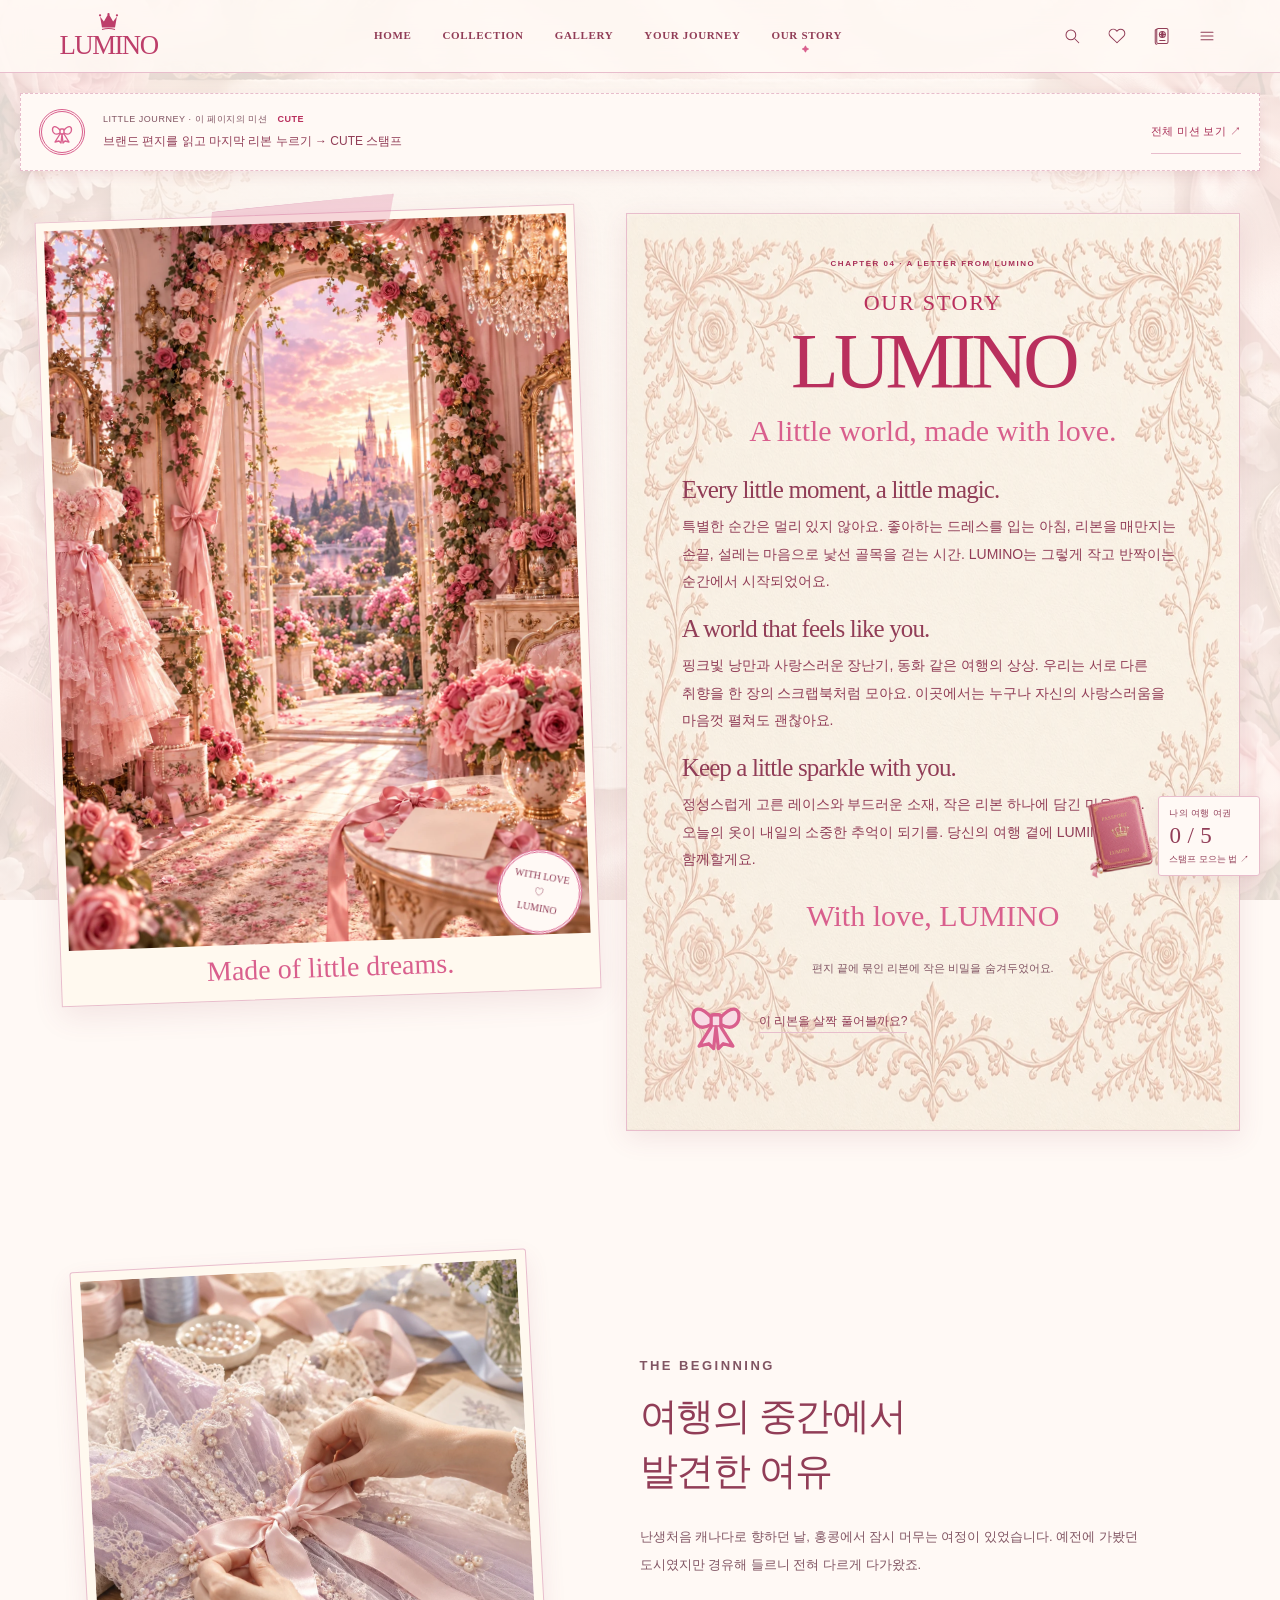
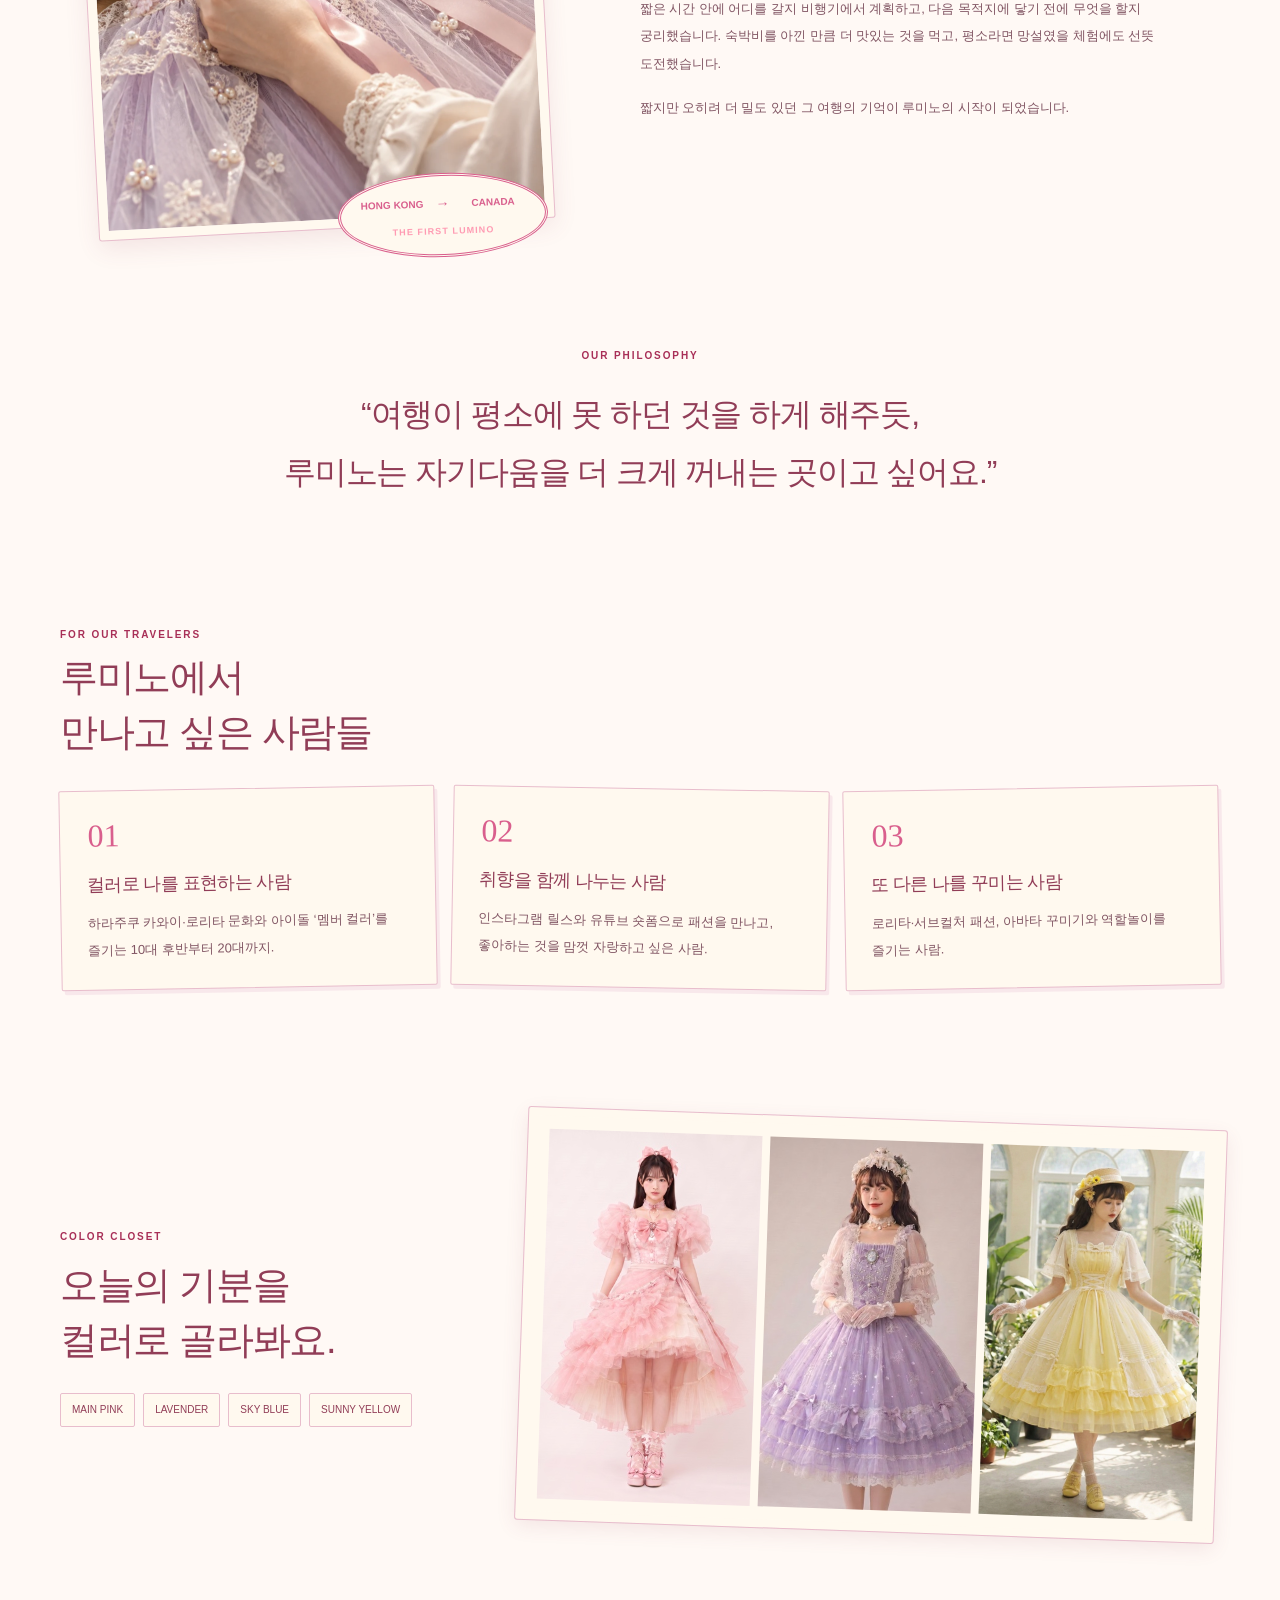
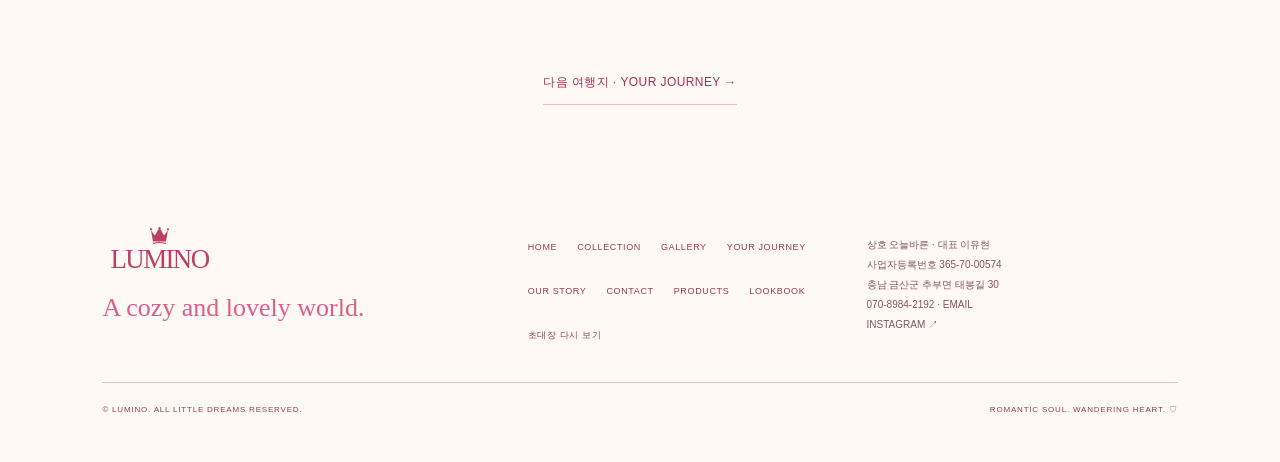
==== commit 4c62da3d: "[박수훈] 관리자에서 LUMINO 전체 이미지 교체와 복원 지원" ====
--- a/about.html
+++ b/about.html
@@ -4,7 +4,7 @@
   <meta charset="UTF-8" /><meta name="viewport" content="width=device-width, initial-scale=1.0" />
   <title>루미노 이야기 — LUMINO</title>
   <meta name="description" content="잠시 머무르는 여행에서 시작된 루미노의 이야기를 소개합니다." />
-  <link rel="icon" href="images/favicon.svg" type="image/svg+xml" /><link rel="stylesheet" href="style.css" />
+  <link rel="icon" href="images/favicon.svg" data-site-image="images/favicon.svg" type="image/svg+xml" /><link rel="stylesheet" href="style.css" />
   <link rel="stylesheet" href="lumino.css">
   <link rel="stylesheet" href="lumino-world.css">
 </head>
@@ -15,10 +15,10 @@
   <main id="main">
     <aside class="chapter-mission" data-mission="cute" aria-label="스탬프 수집 안내"></aside>
     <section id="story" class="story-chapter reveal" aria-labelledby="story-title">
-      <div class="chapter story-layout"><div class="story-photo"><img src="images/lumino-world-atelier.webp" alt="장미와 새틴 리본으로 꾸민 루미노 아틀리에의 열린 정원" loading="lazy" width="1200" height="1600"><span class="photo-tape" aria-hidden="true"></span><p class="script">Made of little dreams.</p><span class="story-postmark" aria-hidden="true">WITH LOVE<br>♡<br>LUMINO</span></div><div class="story-letter"><p class="eyebrow">CHAPTER 04 · A LETTER FROM LUMINO</p><h1 id="story-title"><small>OUR STORY</small>LUMINO</h1><p class="script story-salutation">A little world, made with love.</p><div id="story-copy"></div><div id="story-end"><p class="script">With love, LUMINO</p><p class="ribbon-hint">편지 끝에 묶인 리본에 작은 비밀을 숨겨두었어요.</p><button class="secret-ribbon" data-action="ribbon" aria-label="편지의 숨겨진 리본 풀기"><span data-icon="bow"></span><span>이 리본을 살짝 풀어볼까요?</span></button><p id="ribbon-message" role="status"></p></div></div></div>
+      <div class="chapter story-layout"><div class="story-photo"><img src="images/lumino-world-atelier.webp" data-site-image="images/lumino-world-atelier.webp" alt="장미와 새틴 리본으로 꾸민 루미노 아틀리에의 열린 정원" loading="lazy" width="1200" height="1600"><span class="photo-tape" aria-hidden="true"></span><p class="script">Made of little dreams.</p><span class="story-postmark" aria-hidden="true">WITH LOVE<br>♡<br>LUMINO</span></div><div class="story-letter"><p class="eyebrow">CHAPTER 04 · A LETTER FROM LUMINO</p><h1 id="story-title"><small>OUR STORY</small>LUMINO</h1><p class="script story-salutation">A little world, made with love.</p><div id="story-copy"></div><div id="story-end"><p class="script">With love, LUMINO</p><p class="ribbon-hint">편지 끝에 묶인 리본에 작은 비밀을 숨겨두었어요.</p><button class="secret-ribbon" data-action="ribbon" aria-label="편지의 숨겨진 리본 풀기"><span data-icon="bow"></span><span>이 리본을 살짝 풀어볼까요?</span></button><p id="ribbon-message" role="status"></p></div></div></div>
     </section>
     <section class="section story-layout reveal">
-      <div class="story-media"><img src="images/layover-craft-generated.webp" alt="레이스 드레스에 핑크 리본을 달고 있는 장인의 손" /><div class="story-stamp"><span>HONG KONG</span><strong>→</strong><span>CANADA</span><small>THE FIRST LUMINO</small></div></div>
+      <div class="story-media"><img src="images/layover-craft-generated.webp" data-site-image="images/layover-craft-generated.webp" alt="레이스 드레스에 핑크 리본을 달고 있는 장인의 손" /><div class="story-stamp"><span>HONG KONG</span><strong>→</strong><span>CANADA</span><small>THE FIRST LUMINO</small></div></div>
       <div class="story-copy"><p class="eyebrow">THE BEGINNING</p><h2>여행의 중간에서<br />발견한 여유</h2><p>난생처음 캐나다로 향하던 날, 홍콩에서 잠시 머무는 여정이 있었습니다. 예전에 가봤던 도시였지만 경유해 들르니 전혀 다르게 다가왔죠.</p><p>짧은 시간 안에 어디를 갈지 비행기에서 계획하고, 다음 목적지에 닿기 전에 무엇을 할지 궁리했습니다. 숙박비를 아낀 만큼 더 맛있는 것을 먹고, 평소라면 망설였을 체험에도 선뜻 도전했습니다.</p><p>짧지만 오히려 더 밀도 있던 그 여행의 기억이 루미노의 시작이 되었습니다.</p></div>
     </section>
 
@@ -35,7 +35,7 @@
 
     <section class="section color-closet reveal">
       <div class="closet-copy"><p class="eyebrow">COLOR CLOSET</p><h2>오늘의 기분을<br />컬러로 골라봐요.</h2><div class="tags"><span>MAIN PINK</span><span>LAVENDER</span><span>SKY BLUE</span><span>SUNNY YELLOW</span></div></div>
-      <div class="closet-gallery"><img src="images/layover-pink-front.jpg" alt="핑크 드레스" /><img src="images/layover-lavender.jpg" alt="라벤더 드레스" /><img src="images/layover-yellow.png" alt="옐로 드레스" /></div>
+      <div class="closet-gallery"><img src="images/layover-pink-front.jpg" data-site-image="images/layover-pink-front.jpg" alt="핑크 드레스" /><img src="images/layover-lavender.jpg" data-site-image="images/layover-lavender.jpg" alt="라벤더 드레스" /><img src="images/layover-yellow.png" data-site-image="images/layover-yellow.png" alt="옐로 드레스" /></div>
     </section>
 
 <section class="chapter chapter-next"><a class="quiet-link" href="journey.html">다음 여행지 · YOUR JOURNEY →</a></section>
--- a/lumino.css
+++ b/lumino.css
@@ -1,6 +1,6 @@
 /* LUMINO의 모든 색상·폰트 토큰은 style.css 상단 :root에서 관리합니다. */
-@font-face{font-family:'Lumino Serif';src:url('images/fonts/cormorant.ttf') format('truetype');font-weight:300 700;font-display:swap}
-@font-face{font-family:'Lumino Script';src:url('images/fonts/parisienne.ttf') format('truetype');font-display:swap}
+@font-face{font-family:'Lumino Serif';src:var(--site-image-cormorant, url('images/fonts/cormorant.ttf')) format('truetype');font-weight:300 700;font-display:swap}
+@font-face{font-family:'Lumino Script';src:var(--site-image-parisienne, url('images/fonts/parisienne.ttf')) format('truetype');font-display:swap}
 .lumino-site{background:var(--cream);color:var(--burgundy);font-size:14px;font-weight:400;line-height:1.8;min-width:320px}
 .lumino-site h1,.lumino-site h2,.lumino-site h3{font-family:var(--font-serif);font-weight:500;letter-spacing:-.035em;line-height:1.08}
 .lumino-site h2{font-size:clamp(36px,6vw,60px)}
@@ -213,7 +213,7 @@
 .lumino-site .passport-dialog{width:100%;max-width:100%;max-height:92dvh;inset:auto 0 0;margin:0;padding:38px 12px 20px;border-radius:18px 18px 0 0;background:var(--pink-paper)}
 .passport-dialog .dialog-close{position:sticky;float:right;right:0;top:0;margin-top:-25px;margin-bottom:-19px;z-index:10;box-shadow:0 3px 10px var(--shadow-tint)}
 .passport-book{clear:both;display:grid;grid-template-columns:1fr;border:1px solid var(--rose-line);border-radius:7px;background:var(--paper);box-shadow:0 0 0 4px var(--rose-line),0 12px 28px var(--shadow-tint);overflow:hidden}
-.passport-page{min-width:0;position:relative;padding:24px 18px;text-align:left;background-color:var(--paper);background-image:linear-gradient(var(--cream-glow),var(--cream-glow)),url('images/lumino-invitation-paper-v2.webp');background-size:100% 100%}
+.passport-page{min-width:0;position:relative;padding:24px 18px;text-align:left;background-color:var(--paper);background-image:linear-gradient(var(--cream-glow),var(--cream-glow)),var(--site-image-lumino-invitation-paper-v2, url('images/lumino-invitation-paper-v2.webp'));background-size:100% 100%}
 .passport-left{border:0;border-bottom:1px solid var(--rose-line);display:block;text-align:center}
 .passport-title-line{display:flex;flex-direction:column;align-items:center;gap:4px}.passport-left .passport-crest{width:32px;height:32px;color:var(--logo-rose);margin:0}.passport-title-line .eyebrow{font-size:7px}
 .passport-page h2{font-size:29px;margin:8px 0 0;line-height:1.1}.passport-page>.script{font-size:25px;margin-top:6px}
@@ -248,7 +248,7 @@
 .lumino-site.legacy-page .card-img{border:8px solid var(--paper);outline:1px solid var(--rose-line);border-radius:2px;box-shadow:0 5px 20px var(--shadow-tint);background:var(--pink-paper)}.lumino-site.legacy-page .card .k{color:var(--logo-rose);font-weight:500}.lumino-site.legacy-page .card .price{font-weight:500;color:var(--burgundy)}
 .lumino-site.legacy-page .portfolio-label{border-bottom:1px solid var(--rose-line);color:var(--burgundy)}.lumino-site.legacy-page .portfolio-label span{font-weight:500;font-size:12px}.lumino-site.legacy-page .portfolio-content img,.lumino-site.legacy-page .portfolio-content figure{border-radius:2px;box-shadow:0 5px 20px var(--shadow-tint);border-color:var(--rose-line)}.lumino-site.legacy-page .portfolio-content blockquote{background:var(--pink-paper);border:1px solid var(--rose-line);border-radius:2px;box-shadow:none;color:var(--burgundy)}
 .lumino-site.legacy-page .contact-list{border:1px solid var(--rose-line);background:var(--paper);border-radius:2px;box-shadow:0 6px 20px var(--shadow-tint)}.lumino-site.legacy-page .contact-icon{border:1px solid var(--rose-line);border-radius:50%;background:var(--pink-paper);color:var(--logo-rose);font-weight:400}.lumino-site.legacy-page .contact-item .label{font-weight:500;color:var(--muted-rose)}.lumino-site.legacy-page .contact-item .value{font-weight:400;color:var(--burgundy)}
-.completion-dialog,.card-dialog{background-color:var(--paper);background-image:linear-gradient(var(--cream-glow),var(--cream-glow)),url('images/lumino-invitation-paper-v2.webp');background-size:100% 100%}
+.completion-dialog,.card-dialog{background-color:var(--paper);background-image:linear-gradient(var(--cream-glow),var(--cream-glow)),var(--site-image-lumino-invitation-paper-v2, url('images/lumino-invitation-paper-v2.webp'));background-size:100% 100%}
 .completion-book{border-color:var(--rose-line);border-radius:3px;box-shadow:0 6px 24px var(--shadow-tint)}
 @media(min-width:720px){
  .chapter-map{grid-template-columns:repeat(3,minmax(0,1fr));gap:22px;max-width:none}
@@ -263,8 +263,8 @@
 @media(min-width:1100px){.chapter-map{grid-template-columns:repeat(5,minmax(0,1fr));gap:15px}.journey-stop{padding:20px 16px}.journey-stop h3{font-size:16px}.journey-stop .mission-status{font-size:9px}.journey-stop .mission-location{font-size:8px}.journey-stop .mission-condition{font-size:11px}.journey-stop>.quiet-link{font-size:11px}}
 @media(max-width:359px){.passport-page{padding-inline:12px}.passport-stamps{gap:3px}.passport-stamps .stamp{width:44px;height:44px}.passport-page h2{font-size:25px}.mission-row{padding-inline:6px}.mission-row>p{font-size:10px}.chapter-mission>div{min-width:140px}.journey-stop{padding:18px 14px;gap:6px 12px}.toast{flex-wrap:wrap;justify-content:center}}
 /* 안내문을 먼저 읽을 수 있도록 다음 미션과 텍스트 크기를 조정합니다. */
-.passport-page{background-image:linear-gradient(color-mix(in srgb,var(--paper) 90%,transparent),color-mix(in srgb,var(--paper) 90%,transparent)),url('images/lumino-invitation-paper-v2.webp')}
-.passport-left{background-image:linear-gradient(color-mix(in srgb,var(--paper) 76%,transparent),color-mix(in srgb,var(--paper) 76%,transparent)),url('images/lumino-invitation-paper-v2.webp')}
+.passport-page{background-image:linear-gradient(color-mix(in srgb,var(--paper) 90%,transparent),color-mix(in srgb,var(--paper) 90%,transparent)),var(--site-image-lumino-invitation-paper-v2, url('images/lumino-invitation-paper-v2.webp'))}
+.passport-left{background-image:linear-gradient(color-mix(in srgb,var(--paper) 76%,transparent),color-mix(in srgb,var(--paper) 76%,transparent)),var(--site-image-lumino-invitation-paper-v2, url('images/lumino-invitation-paper-v2.webp'))}
 .next-mission-copy{font-size:12px;line-height:1.8;margin:0}.passport-next-action{gap:8px;margin:5px 0 16px;padding:14px 0 20px}.passport-next-action .l-btn{font-size:12px}.passport-next-action .eyebrow{font-size:9px}
 .passport-stamps{grid-template-columns:repeat(3,minmax(0,1fr));gap:12px 8px;max-width:310px;margin:20px auto}.passport-stamp-button{min-height:93px;gap:8px}.passport-stamps .stamp{width:65px;height:65px;outline-offset:-5px}.passport-stamps .stamp .icon{width:23px;height:23px;margin-top:8px}.passport-stamps .stamp strong{font-size:9px}.passport-stamps .stamp .stamp-orbit{font-size:3px;top:8px;letter-spacing:.5px}.passport-stamps .stamp-stars{font-size:5px}.passport-stamp-button>small{font-size:10px;min-height:18px}
 .passport-personalize{border-top:1px dashed var(--rose-line);margin-top:16px;padding-top:8px}.passport-personalize summary{cursor:pointer;font-size:12px;min-height:44px;padding:10px 0}.passport-personalize summary>span{color:var(--muted-rose);font-size:10px}.passport-left .passport-small{font-size:10px}
@@ -293,7 +293,7 @@
 .passport-leaf .passport-progress-label{font-size:1.7cqw;margin:2cqw 0 7px;letter-spacing:.03em}.passport-leaf .passport-progress-label>strong{font-size:4cqw;line-height:1}.passport-leaf .passport-progress-label>strong>span{font-size:3cqw}.passport-leaf .journey-progress{height:6px}.passport-leaf .remaining-copy{font-size:max(9px,1.8cqw);line-height:1.6;margin:10px 0 4px;text-align:center}.passport-leaf .passport-next-action{display:none}.passport-guide-link{font-size:10px;min-height:44px;line-height:1.3;margin:4px auto 0}
 .passport-bookmarks{position:absolute;left:8%;top:30%;width:23%;display:flex;flex-direction:column;align-items:stretch;gap:5px;z-index:2}.passport-bookmarks button{min-height:44px;border:1px solid var(--rose-line);border-right:0;background:var(--paper);color:var(--burgundy);font:8px var(--font-serif);text-align:left;padding:10px 7px;box-shadow:-3px 4px 9px var(--shadow-tint);border-radius:2px 0 0 2px;letter-spacing:.02em}.passport-bookmarks button:first-child{background:var(--pink)}.passport-bookmarks button:hover{background:var(--pink-paper);translate:-4px 0}
 .passport-mobile-next{margin:-15px 14px 12px;text-align:center;padding:20px 15px;border:1px solid var(--rose-line);background:var(--paper);box-shadow:0 5px 15px var(--shadow-tint)}.passport-mobile-next>p:not(.eyebrow){font-size:12px;line-height:1.8;margin:8px 0 15px}.passport-mobile-next>.eyebrow{font-size:9px}.passport-mobile-next .l-btn{font-size:12px;min-width:180px}
-.passport-guide-sheet{margin:0 14px 12px;padding:26px 20px;border:1px solid var(--rose-line);background:linear-gradient(color-mix(in srgb,var(--paper) 92%,transparent),color-mix(in srgb,var(--paper) 92%,transparent)),url('images/lumino-invitation-paper-v2.webp') center/100% 100%;box-shadow:0 7px 20px var(--shadow-tint);position:relative;scrollbar-color:var(--rose-line) var(--paper);scrollbar-width:thin}
+.passport-guide-sheet{margin:0 14px 12px;padding:26px 20px;border:1px solid var(--rose-line);background:linear-gradient(color-mix(in srgb,var(--paper) 92%,transparent),color-mix(in srgb,var(--paper) 92%,transparent)),var(--site-image-lumino-invitation-paper-v2, url('images/lumino-invitation-paper-v2.webp')) center/100% 100%;box-shadow:0 7px 20px var(--shadow-tint);position:relative;scrollbar-color:var(--rose-line) var(--paper);scrollbar-width:thin}
 .passport-guide-sheet>header>.eyebrow{font-size:8px}.passport-guide-sheet h3{font:500 21px/1.5 var(--font-main);letter-spacing:-.06em;margin:7px 0 12px}.passport-guide-sheet .passport-guide-intro{font-size:12px;line-height:1.8}.passport-guide-sheet .mission-row{display:block;padding:15px 6px}.passport-guide-sheet .mission-row>p{font-size:12px;line-height:1.9}.passport-guide-sheet .mission-row>.quiet-link{font-size:12px;min-height:44px}.passport-guide-sheet .mission-row h4{font-size:22px}.passport-guide-sheet .mission-location{font-size:9px}.passport-guide-sheet .passport-small{font-size:10px;color:var(--muted-rose);line-height:1.8;margin:10px 0}
 .passport-memories,.passport-personalize{margin-top:16px;border-top:1px dashed var(--rose-line);padding-top:6px;scroll-margin:20px}.passport-memories>summary,.passport-personalize>summary{font-size:12px;min-height:44px;cursor:pointer;padding:10px 0}.passport-memories>div{display:grid;grid-template-columns:1fr 1fr;gap:15px;margin-top:10px}.passport-memories figure{padding:6px;background:var(--cream);box-shadow:0 3px 10px var(--shadow-tint);transform:rotate(-3deg)}.passport-memories figure:nth-child(2){transform:rotate(3deg)}.passport-memories img{width:100%;height:145px;object-fit:cover}.passport-memories figcaption{font-size:10px;line-height:1.6;margin:6px 0}.passport-memories p{font-size:12px;grid-column:1/-1}.passport-guide-sheet .traveler-label{display:block;font-size:11px;margin-top:8px}.passport-guide-sheet .traveler-input{text-align:left;font-family:var(--font-main);font-size:16px;max-width:100%}
 .lumino-site .completion-dialog{width:100%;max-width:1100px;padding:38px 5px 25px;border:0;border-radius:10px;background:var(--pink-paper);box-shadow:0 15px 60px var(--shadow-tint);max-height:94dvh}
@@ -334,7 +334,7 @@
 .taste-preview-photos.has-destination figure{width:68%;transform:rotate(-4deg)}
 .taste-preview-photos.has-destination img{height:150px}
 .taste-preview>.script{display:block;font-size:24px;margin-top:12px}
-.journey-page .taste-paper{padding:26px 20px;background:linear-gradient(var(--cream-glow),var(--cream-glow)),url('images/lumino-invitation-paper-v2.webp') center/100% 100%;box-shadow:0 12px 35px var(--shadow-tint),5px 6px 0 var(--pink-paper)}
+.journey-page .taste-paper{padding:26px 20px;background:linear-gradient(var(--cream-glow),var(--cream-glow)),var(--site-image-lumino-invitation-paper-v2, url('images/lumino-invitation-paper-v2.webp')) center/100% 100%;box-shadow:0 12px 35px var(--shadow-tint),5px 6px 0 var(--pink-paper)}
 .journey-page .taste-progress{font-size:8px;gap:8px}
 .journey-page .taste-paper legend{font-size:20px}
 .journey-page .taste-option{min-height:82px;background:var(--paper);padding:12px;gap:10px}
@@ -367,7 +367,7 @@
 .result-keepsake>small{display:block;font-size:10px;line-height:1.5;margin-top:4px;overflow-wrap:anywhere}
 .result-keepsake.is-empty{min-height:170px;padding:22px 10px;border-style:dashed;display:flex;align-items:center;flex-direction:column;justify-content:center}
 .result-keepsake.is-empty>.icon{width:30px;height:30px;margin-bottom:8px}
-.result-letter{padding:28px 20px 25px;background:linear-gradient(color-mix(in srgb,var(--paper) 50%,transparent),color-mix(in srgb,var(--paper) 50%,transparent)),url('images/lumino-invitation-paper-v2.webp') center/100% 100%;position:relative;text-align:left}
+.result-letter{padding:28px 20px 25px;background:linear-gradient(color-mix(in srgb,var(--paper) 50%,transparent),color-mix(in srgb,var(--paper) 50%,transparent)),var(--site-image-lumino-invitation-paper-v2, url('images/lumino-invitation-paper-v2.webp')) center/100% 100%;position:relative;text-align:left}
 .result-letter-top{display:flex;justify-content:space-between;align-items:center;gap:15px}
 .result-letter-top>span:first-child{font:20px/1.3 var(--font-serif);letter-spacing:.16em}
 .result-letter-top small{display:block;font:7px/1.6 var(--font-main);letter-spacing:.05em;margin-top:5px}
@@ -401,7 +401,7 @@
 .memory-postmark{position:absolute;right:-5px;bottom:-9px;transform:rotate(10deg);pointer-events:none}
 .memory-postmark .stamp{width:46px;height:46px;background:var(--paper)}
 .memory-postmark .stamp .icon{width:16px;height:16px;margin-top:4px}.memory-postmark .stamp strong{font-size:6px}.memory-postmark .stamp-orbit{font-size:2px;top:6px;letter-spacing:.3px}.memory-postmark .stamp-stars{font-size:4px}
-.memory-letter-content{display:flex;flex-direction:column;align-items:center;justify-content:center;gap:6px;text-align:center;background:url('images/lumino-invitation-paper-v2.webp') center/100% 100%;padding:10px 6px;font-size:11px;line-height:1.8}
+.memory-letter-content{display:flex;flex-direction:column;align-items:center;justify-content:center;gap:6px;text-align:center;background:var(--site-image-lumino-invitation-paper-v2, url('images/lumino-invitation-paper-v2.webp')) center/100% 100%;padding:10px 6px;font-size:11px;line-height:1.8}
 .memory-letter-content>.script{font-size:18px;line-height:1.2}
 .memory-letter-content>.icon{width:18px;height:18px;flex-shrink:0}
 .memory-letter-content>small{font-size:6px}
--- a/lumino-world.css
+++ b/lumino-world.css
@@ -1,7 +1,19 @@
 /* LUMINO의 공통 시각 구성. 색·폰트는 style.css의 브랜드 토큰을 사용합니다. */
 .lumino-site {
-  background: linear-gradient(var(--world-glass),var(--world-glass)), url('images/lumino-world-paper.webp') center top / 1600px auto repeat-y;
+  background: var(--cream);
   color: var(--burgundy);
+  position:relative;
+  isolation:isolate;
+}
+/* 테두리가 있는 사진을 타일로 반복하면 이음선이 생깁니다.
+   배경은 화면 크기에 맞춘 한 장으로 유지하고, 콘텐츠만 그 위로 스크롤합니다. */
+.lumino-site::before {
+  content:'';
+  position:fixed;
+  inset:0;
+  z-index:-1;
+  pointer-events:none;
+  background:linear-gradient(var(--world-glass),var(--world-glass)),var(--site-image-lumino-world-paper, url('images/lumino-world-paper.webp')) center/cover no-repeat;
 }
 .lumino-site .eyebrow { background:none; border:0; border-radius:0; box-shadow:none; padding:0; color:var(--world-ink); }
 .lumino-site .section { max-width:1280px; padding-block:65px; }
@@ -60,17 +72,20 @@
 .hero-starlight i { position:absolute; font:normal 26px var(--font-serif); animation:world-twinkle 4s ease-in-out infinite alternate; text-shadow:0 0 12px var(--cream); }
 .hero-starlight i:nth-child(1) { left:12%; top:52%; }.hero-starlight i:nth-child(2) { left:61%; top:18%; animation-delay:1s; }.hero-starlight i:nth-child(3) { right:10%; bottom:17%; animation-delay:2s; }
 @keyframes world-twinkle { from{opacity:.25;scale:.65} to{opacity:1;scale:1.2} }
-.love-strip { padding:14px 20px; font-size:9px; background:var(--pink-paper); border-block:3px double var(--rose-line); }
+/* 섹션마다 배경판을 쌓지 않고 공통 배경 위에 사진과 텍스트를 배치합니다. */
+.love-strip { padding:14px 20px; font-size:9px; background:none; border:0; }
 #little-journey { padding-top:65px; }
 .chapter-photo { background:var(--cream); box-shadow:0 8px 18px var(--shadow-tint); }
 .chapter-postcard-action>span { color:var(--burgundy); }
-.home-editorial { border:0; padding:45px 25px; background:var(--paper) url('images/lumino-world-paper.webp') center/100% 100%; }
+.home-editorial { border:0; padding:45px 25px; background:none; }
 .home-editorial>div { padding:15px 10px; text-align:center; }
 .home-editorial .quiet-link { margin-inline:auto; }
 .home-editorial-photo { margin:15px; padding:10px 10px 25px; }
-.home-destinations { background:var(--world-pink); border-block:3px double var(--rose-line); }
-.home-directory>a { background:var(--paper) url('images/lumino-invitation-paper-v2.webp') center/100% 100%; border:0; padding:50px 30px; }
-.closing-note { text-align:center; background:var(--paper) url('images/lumino-world-paper.webp') center/cover; padding:65px 35px; margin-bottom:55px; }
+.home-destinations { background:none; border:0; }
+.lumino-site .home-directory { padding-block:35px; gap:20px; }
+.home-directory>a { background:none; border:0; padding:20px 10px; }
+.home-directory strong { font-size:clamp(32px,4vw,44px); }
+.closing-note { text-align:center; background:none; padding:55px 30px; margin-bottom:30px; }
 .closing-note h2 { font-family:var(--font-main); font-size:clamp(23px,3vw,34px); line-height:1.6; }
 
 /* 공통 미션 안내는 여행 티켓처럼, 해야 할 행동은 바로 읽히게. */
@@ -80,7 +95,7 @@
 .breadcrumb { max-width:1280px; padding-top:6px; font-size:9px; }
 
 /* 컬렉션: 옷 자체가 중심인 겹친 화보 페이지. 운영 상품은 그대로 연결합니다. */
-.lumino-site.legacy-page .world-collection { display:grid; grid-template-columns:1fr; padding:40px 25px 35px; gap:20px; background:var(--paper) url('images/lumino-world-paper.webp') center/cover; min-height:0; border-bottom:3px double var(--rose-line); }
+.lumino-site.legacy-page .world-collection { display:grid; grid-template-columns:1fr; padding:40px 25px 35px; gap:20px; background:none; min-height:0; border:0; }
 .world-collection-copy { text-align:center; min-width:0; }
 .world-heading-ornament { display:block; color:var(--rose); margin:15px auto 6px; }
 .world-heading-ornament .icon { width:33px; height:33px; }
@@ -112,7 +127,7 @@
 .collection-item:nth-child(2) .look-photo { transform:rotate(3deg); }.collection-item:nth-child(3) .look-photo { transform:rotate(-3deg); }
 
 /* 갤러리: 첫 화면에서 사진이 보이는 크림색 스크랩북. */
-.chapter-page:has(#gallery) { background:var(--world-pink) url('images/lumino-world-paper.webp') center top/1700px auto repeat-y; }
+.chapter-page:has(#gallery)::before { background:linear-gradient(var(--cream-glow),var(--cream-glow)),var(--site-image-lumino-world-paper, url('images/lumino-world-paper.webp')) center/cover no-repeat; }
 .gallery-chapter { background:transparent; border:0; }
 .gallery-chapter::before { display:none; }
 .gallery-chapter>.chapter { padding-top:25px; }
@@ -139,7 +154,7 @@
 .story-photo>img { height:440px; width:100%; object-fit:cover; }
 .story-photo>.script { font-size:28px; margin-top:12px; }
 .story-postmark { right:15px; bottom:35px; background:var(--cream); }
-.story-letter { background:linear-gradient(color-mix(in srgb,var(--paper) 55%,transparent),color-mix(in srgb,var(--paper) 55%,transparent)),url('images/lumino-invitation-paper-v2.webp') center/100% 100%; padding:38px 28px; box-shadow:0 7px 25px var(--shadow-tint); border:1px solid var(--rose-line); }
+.story-letter { background:linear-gradient(color-mix(in srgb,var(--paper) 55%,transparent),color-mix(in srgb,var(--paper) 55%,transparent)),var(--site-image-lumino-invitation-paper-v2, url('images/lumino-invitation-paper-v2.webp')) center/100% 100%; padding:38px 28px; box-shadow:0 7px 25px var(--shadow-tint); border:1px solid var(--rose-line); }
 .story-letter>.eyebrow { font-size:8px; text-align:center; }
 #story-title { font:500 60px/.95 var(--font-serif); text-align:center; color:var(--logo-rose); margin:17px 0 12px; letter-spacing:-.06em; }
 #story-title>small { display:block; font:22px/1.5 var(--font-serif); letter-spacing:.08em; margin-bottom:5px; }
@@ -150,28 +165,74 @@
 .ribbon-hint { font-size:11px; }
 .secret-ribbon { background:transparent; padding:14px 5px; border:0; width:100%; }
 .secret-ribbon>.icon { width:60px; height:45px; }.secret-ribbon>span:last-child { font-size:12px; }
-.legacy-page .section.story-layout { background:var(--cream); padding:35px 25px; border:1px solid var(--rose-line); box-shadow:0 8px 22px var(--shadow-tint); margin-block:30px; }
-.legacy-page .philosophy { background:var(--paper) url('images/lumino-world-paper.webp') center/cover!important; padding:55px 30px!important; border:0!important; }
-.legacy-page .audience-grid article { background:var(--paper) url('images/lumino-invitation-paper-v2.webp') center/100% 100%; padding:35px 25px; transform:rotate(-1deg); }
+.legacy-page .section.story-layout { background:none; padding:35px 25px; border:0; box-shadow:none; margin-block:30px; }
+.legacy-page .philosophy { background:none!important; padding:55px 30px!important; border:0!important; }
+.legacy-page .audience-grid article { background:var(--paper) var(--site-image-lumino-invitation-paper-v2, url('images/lumino-invitation-paper-v2.webp')) center/100% 100%; padding:35px 25px; transform:rotate(-1deg); }
 .legacy-page .audience-grid article:nth-child(2) { transform:rotate(1deg); }
 
 /* 개인 여정·여권·상세 창도 같은 사진, 편지지와 도장의 표현을 공유합니다. */
 .journey-page .taste-chapter { padding-top:30px; }
-.journey-page .taste-paper { background:linear-gradient(var(--world-glass),var(--world-glass)),url('images/lumino-invitation-paper-v2.webp') center/100% 100%; }
+.journey-page .taste-paper { background:linear-gradient(var(--world-glass),var(--world-glass)),var(--site-image-lumino-invitation-paper-v2, url('images/lumino-invitation-paper-v2.webp')) center/100% 100%; }
 .journey-page .journey-map { border:0; }
 .result-postcard { box-shadow:0 18px 35px color-mix(in srgb,var(--burgundy) 19%,transparent); }
 .result-heading h1 { color:var(--world-ink); }
-.journal-summary { background:var(--cream); border-block:1px dashed var(--rose-line); }
-.l-dialog:not(.intro-dialog):not(.passport-dialog):not(.completion-dialog) { background:var(--paper) url('images/lumino-world-paper.webp') center/cover; border:1px solid var(--rose-line); }
+.journal-summary { background:none; border:0; }
+.l-dialog:not(.intro-dialog):not(.passport-dialog):not(.completion-dialog) { background:var(--paper) var(--site-image-lumino-world-paper, url('images/lumino-world-paper.webp')) center/cover; border:1px solid var(--rose-line); }
 .detail-dialog .detail-picture { padding:8px; background:var(--cream); border:1px solid var(--rose-line); box-shadow:0 8px 18px var(--shadow-tint); }
 .detail-copy { padding:18px; background:var(--world-glass); }
 .detail-copy h2 { font-size:40px; }.detail-copy p { font-size:13px; }
 .detail-hint { font-size:11px!important; }
 .search-result,.favorites-row { background:var(--cream); }
-.passport-guide-sheet { background:var(--paper) url('images/lumino-invitation-paper-v2.webp') center/100% 100%; }
-.passport-guide-sheet .mission-row { background:color-mix(in srgb,var(--cream) 86%,transparent); padding-inline:12px; }
+/* 안내지는 문양과 회전을 빼서 작은 화면에서도 글씨가 선명하게 읽히도록 합니다. */
+.passport-guide-sheet {
+  background:var(--cream);
+  color:var(--deep-ink);
+  transform:none;
+  padding:26px 18px;
+  font-size:15px;
+  line-height:1.8;
+}
+.passport-guide-sheet>header { background:none; padding:0 0 12px; }
+.passport-guide-sheet>header>.eyebrow { color:var(--burgundy); font-size:11px; letter-spacing:.1em; line-height:1.6; }
+.passport-guide-sheet h3 { color:var(--deep-ink); font-size:22px; font-weight:600; letter-spacing:-.035em; }
+.passport-guide-sheet .passport-guide-intro { color:var(--deep-ink); font-size:15px; line-height:1.85; }
+.passport-guide-sheet .mission-row { background:none; padding:18px 10px 12px; }
 .passport-guide-sheet .mission-row.is-current { background:var(--pink-paper); }
-.passport-guide-sheet>header { background:var(--world-glass); padding:12px; }
+.passport-guide-sheet .mission-number { color:var(--burgundy); font-size:14px; }
+.passport-guide-sheet .mission-location { color:var(--muted-rose); font-size:12px; line-height:1.6; letter-spacing:.02em; }
+.passport-guide-sheet .mission-row h4 { color:var(--burgundy); font-size:24px; flex-wrap:wrap; gap:2px 10px; }
+.passport-guide-sheet .mission-row h4>span { color:var(--deep-ink); font-size:12px; font-weight:500; white-space:nowrap; }
+.passport-guide-sheet .mission-row>p { font-size:15px; line-height:1.85; margin:10px 0 4px; }
+.passport-guide-sheet .quiet-link,
+.passport-guide-sheet .mission-row>.quiet-link { color:var(--logo-rose); font-size:14px; font-weight:600; min-height:44px; white-space:normal; }
+.passport-guide-sheet .passport-memories,
+.passport-guide-sheet .passport-personalize { margin-top:22px; padding-top:8px; }
+.passport-guide-sheet summary { color:var(--deep-ink); font-size:14px; font-weight:600; line-height:1.8; }
+.passport-guide-sheet summary>span { color:var(--muted-rose); font-size:12px; font-weight:400; }
+.passport-guide-sheet .passport-memories>div { gap:14px; }
+.passport-guide-sheet .passport-memories figure { transform:none; min-width:0; padding:6px; border:1px solid var(--rose-line); box-shadow:none; }
+.passport-guide-sheet .passport-memories img { height:auto; aspect-ratio:1; }
+.passport-guide-sheet .passport-memories figcaption { font-size:13px; line-height:1.65; margin:8px 2px 4px; overflow-wrap:anywhere; }
+.passport-guide-sheet .passport-memories p { font-size:14px; }
+.passport-guide-sheet .traveler-label { color:var(--deep-ink); font-size:14px; margin:12px 0 8px; }
+.passport-guide-sheet .traveler-input {
+  background:var(--surface-strong);
+  color:var(--deep-ink);
+  border:1px solid var(--muted-rose);
+  border-radius:4px;
+  min-height:48px;
+  padding:12px;
+  font-size:16px;
+}
+.passport-guide-sheet .traveler-input::placeholder { color:var(--muted-rose); opacity:1; }
+.passport-guide-sheet .traveler-input:focus-visible { outline:2px solid var(--burgundy); outline-offset:3px; }
+.passport-guide-sheet .passport-reward { margin-top:24px; padding-top:20px; color:var(--deep-ink); }
+.passport-guide-sheet .passport-reward strong { font-size:15px; font-weight:600; }
+.passport-guide-sheet .passport-reward p>span { color:var(--deep-ink); font-size:15px; line-height:1.85; margin-top:6px; }
+.passport-guide-sheet .passport-small { color:var(--muted-rose); font-size:13px; line-height:1.8; margin:18px 0 6px; }
+@media(min-width:720px) {
+  .passport-guide-sheet { padding:30px 26px; }
+}
 .passport-dialog::backdrop,.completion-dialog::backdrop { background:color-mix(in srgb,var(--burgundy) 35%,transparent); backdrop-filter:blur(8px); }
 .passport-fab { right:12px; bottom:14px; }
 .passport-fab>span:last-child { background:var(--cream); }
@@ -188,14 +249,14 @@
 
 /* 운영 상품 상세, 룩북, 문의 페이지에도 동일한 편집 디자인을 적용합니다. */
 .lumino-site .product-hero { gap:35px; padding-top:45px; }
-.lumino-site .product-info { background:linear-gradient(var(--world-glass),var(--world-glass)),url('images/lumino-invitation-paper-v2.webp') center/100% 100%; padding:35px 25px; border:1px solid var(--rose-line); box-shadow:0 8px 25px var(--shadow-tint); }
+.lumino-site .product-info { background:linear-gradient(var(--world-glass),var(--world-glass)),var(--site-image-lumino-invitation-paper-v2, url('images/lumino-invitation-paper-v2.webp')) center/100% 100%; padding:35px 25px; border:1px solid var(--rose-line); box-shadow:0 8px 25px var(--shadow-tint); }
 .lumino-site .product-info h1 { font-size:clamp(26px,3vw,38px); }
 .lumino-site .product-info .k,.lumino-site .product-summary { color:var(--burgundy); }
 .lumino-site .product-hero-image { padding:9px; background:var(--paper); }
 .lumino-site .product-carousel-footer { background:var(--cream); }
 .lumino-site .product-story { background:var(--cream); border:1px solid var(--rose-line); padding:20px; }
 .lumino-site .portfolio-shell { background:var(--cream); border:1px solid var(--rose-line); box-shadow:0 8px 25px var(--shadow-tint); padding:35px 25px; margin-block:40px; }
-.lumino-site .lookbook-head,.lumino-site .contact-hero { background:var(--paper) url('images/lumino-world-paper.webp') center/cover!important; min-height:0; padding:45px 25px; }
+.lumino-site.legacy-page .lookbook-head,.lumino-site.legacy-page .contact-hero { background:none!important; border:0; min-height:0; padding:45px 25px; }
 .lumino-site .lookbook-head h1,.lumino-site.legacy-page .contact-copy h1 { font-family:var(--font-main); font-size:clamp(28px,3.5vw,45px); line-height:1.45; }
 .lumino-site .lookbook-head .polaroid { background:var(--paper); border:1px solid var(--rose-line); border-radius:0; box-shadow:0 12px 28px var(--shadow-tint); padding:10px 10px 25px; }
 .lumino-site .lookbook-head .polaroid img { border-radius:0; }.lumino-site .lookbook-head .polaroid>span { font:28px var(--font-script); color:var(--rose); }
@@ -205,7 +266,7 @@
 .lumino-site .contact-item .contact-icon { border:1px dashed var(--rose); background:var(--pink-paper); color:var(--rose); }
 .lumino-site .contact-item .value { font-size:15px; overflow-wrap:anywhere; }
 .lumino-site .contact-item .label { color:var(--world-ink); }
-.lumino-footer { background:var(--paper) url('images/lumino-world-paper.webp') center/cover; padding:50px 30px 110px; border-top:3px double var(--rose-line); }
+.lumino-footer { background:none; padding:50px 30px 110px; border:0; }
 .footer-top,.footer-bottom { max-width:1280px; }.footer-brand p { font-size:26px; }
 .footer-business { padding:10px; background:var(--cream-glow); }
 
@@ -225,7 +286,7 @@
   .hero-buttons { position:static; margin-top:27px; gap:16px; flex-wrap:nowrap; }
   .hero-buttons .l-btn { font-size:12px; padding:13px 18px; min-height:48px; white-space:nowrap; }
   .hero-invitation { position:static; transform:none; border:0; border-bottom:1px solid var(--rose-line); background:var(--cream-glow); margin-top:19px; font-size:11px; min-height:44px; }
-  .hero-postcard { display:block; position:absolute; right:2.5%; bottom:16%; width:100px; padding:18px 10px; background:var(--paper) url('images/lumino-invitation-paper-v2.webp') center/100% 100%; border:1px solid var(--rose-line); transform:rotate(8deg); }
+  .hero-postcard { display:block; position:absolute; right:2.5%; bottom:16%; width:100px; padding:18px 10px; background:var(--paper) var(--site-image-lumino-invitation-paper-v2, url('images/lumino-invitation-paper-v2.webp')) center/100% 100%; border:1px solid var(--rose-line); transform:rotate(8deg); }
   .hero-postcard>span { font-size:6px; }.hero-postcard p { font-size:24px; line-height:1.2; }.hero-postcard i { font-size:20px; }
   .hero-bottom { display:flex; bottom:14px; justify-content:center; }.hero-bottom>span { display:none; }.hero-bottom>a { background:var(--cream-glow); padding:6px 14px; font-size:8px; }
   .home-editorial { padding:70px 7%; gap:50px; }.home-editorial-photo img { height:500px; }
@@ -245,7 +306,7 @@
   .story-photo>.script { position:absolute; bottom:10px; left:10px; right:10px; text-align:center; }
   .story-letter { padding:40px 35px; }.story-paragraph h3 { font-size:25px; }.story-paragraph p { font-size:13px; }
   .story-postmark { bottom:55px; }
-  .lumino-site .lookbook-head,.lumino-site .contact-hero { padding:55px 14%; min-height:540px; gap:50px; }
+  .lumino-site.legacy-page .lookbook-head,.lumino-site.legacy-page .contact-hero { padding:55px 14%; min-height:540px; gap:50px; }
   .lumino-site .contact-dress img { max-height:420px; }.lumino-site .lookbook-head .polaroid { max-width:360px; }
   .lumino-site .product-info { padding:45px 35px; }
   .lumino-footer { padding:55px 8% 45px; }
